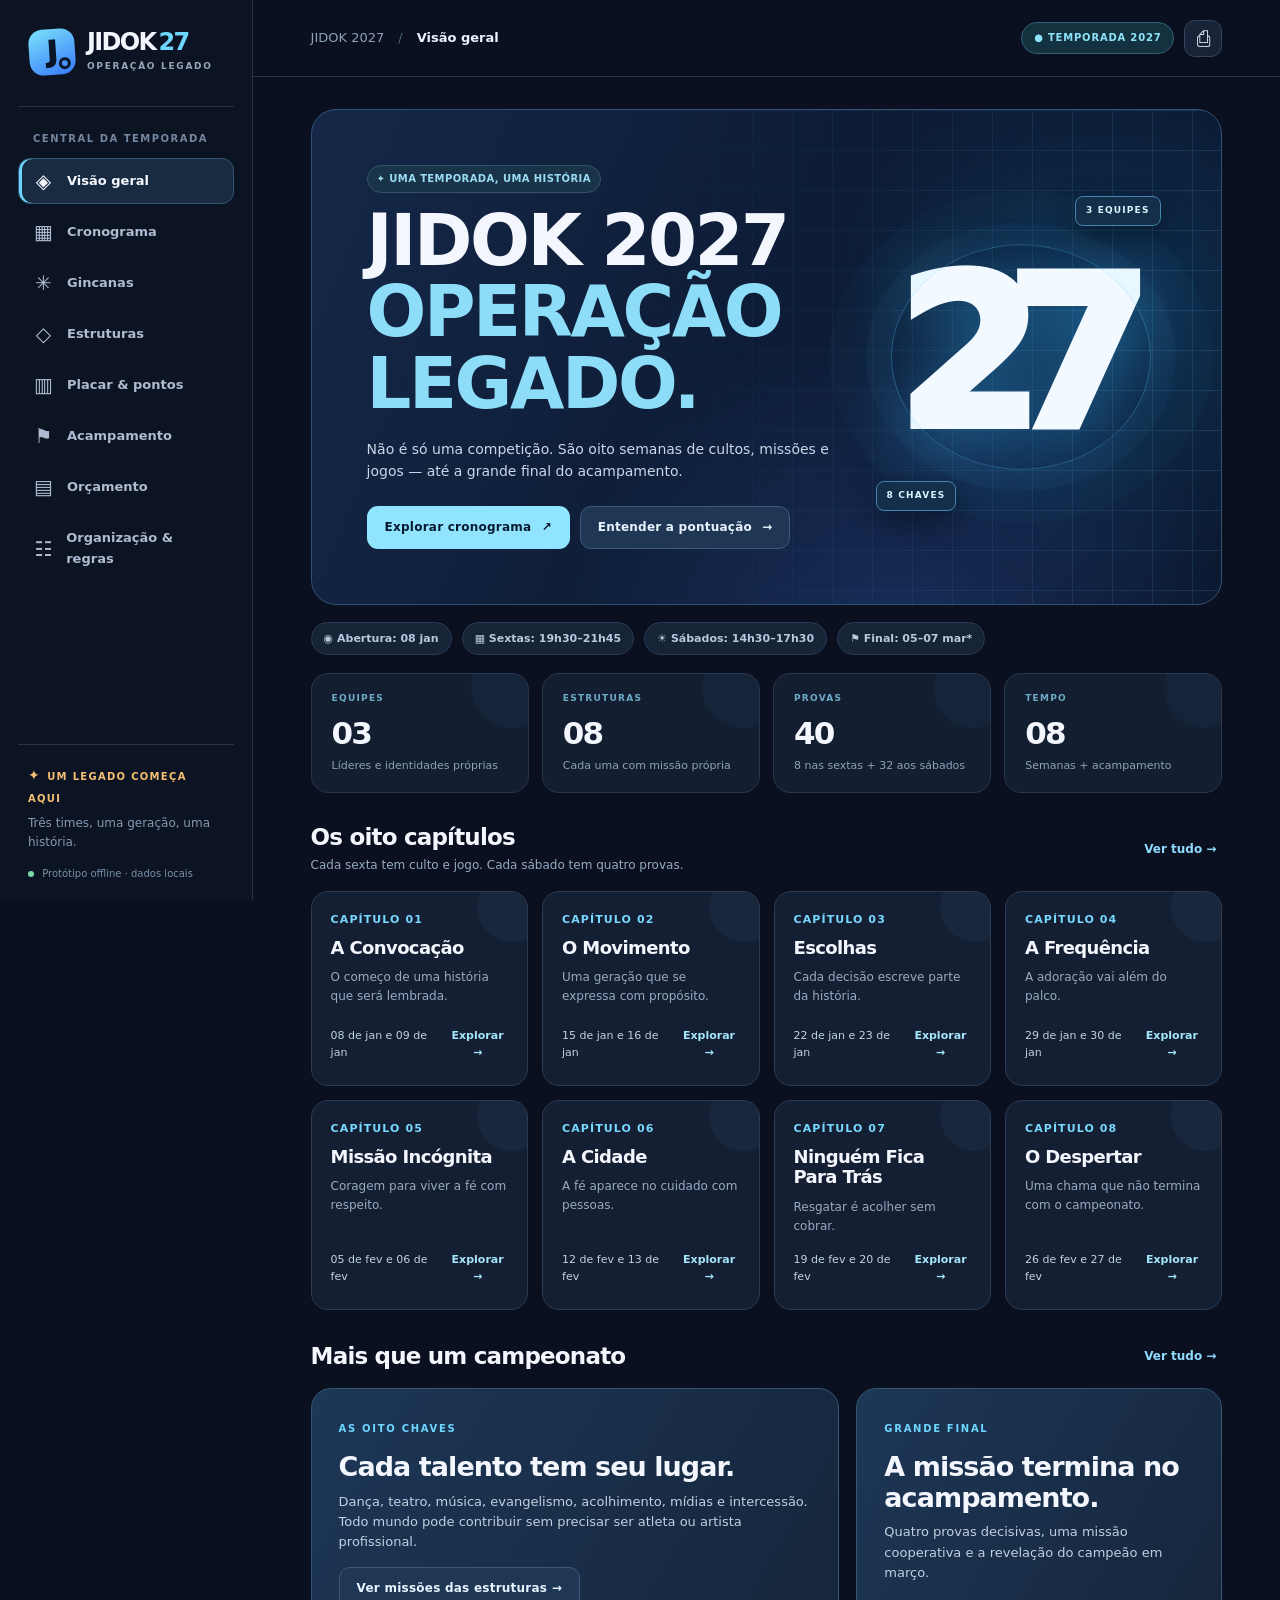
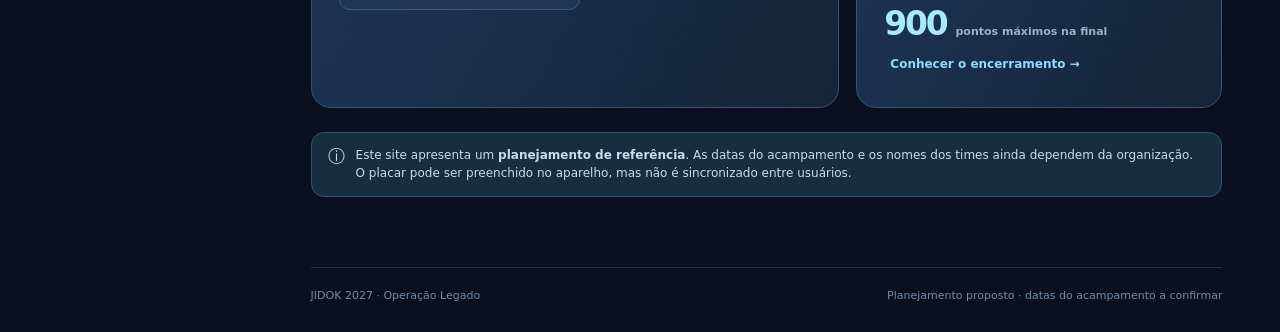
==== index.html @ e31dc187 "Publica site responsivo JIDOK 2027 — Operação Legado" ====
<!doctype html>
<html lang="pt-BR">
<head>
  <meta charset="utf-8" />
  <meta name="viewport" content="width=device-width, initial-scale=1, viewport-fit=cover" />
  <meta name="theme-color" content="#0A1120" />
  <meta name="apple-mobile-web-app-capable" content="yes" />
  <meta name="apple-mobile-web-app-status-bar-style" content="black-translucent" />
  <meta name="description" content="Central do JIDOK 2027 — Operação Legado. Calendário, gincanas, missões, pontuação, orçamento e acampamento." />
  <title>JIDOK 2027 | Operação Legado</title>
  <style>
:root{--bg:#0a1020;--bg2:#0e1729;--panel:#141e31;--panel2:#17243a;--stroke:#28364e;--text:#f3f6fc;--muted:#9babbe;--soft:#cbd5e6;--cyan:#6dd7ff;--blue:#37b5ff;--orange:#ffad65;--pink:#ff7087;--green:#75de99;--radius:20px;--sidebar:253px;--shadow:0 18px 80px rgba(0,0,0,.22)}
*{box-sizing:border-box}html{scroll-behavior:smooth}body{margin:0;background:var(--bg);color:var(--text);font:15px/1.55 ui-sans-serif,system-ui,-apple-system,BlinkMacSystemFont,"Segoe UI",sans-serif;-webkit-font-smoothing:antialiased}button,input,select{font:inherit}button{cursor:pointer}a{color:inherit}button:focus-visible,input:focus-visible,select:focus-visible,summary:focus-visible{outline:2px solid var(--cyan);outline-offset:3px}::selection{background:#3aa9ef55}p{margin:0}h1,h2,h3,h4{margin:0;line-height:1.14;letter-spacing:-.035em}h1{font-size:clamp(2.2rem,5vw,4.1rem);font-weight:900}h2{font-size:clamp(1.55rem,3vw,2.2rem)}h3{font-size:1.23rem}small{font-size:.75rem}.app-shell{min-height:100vh;display:flex}.sidebar{background:#0c1424;border-right:1px solid #263449;position:fixed;left:0;top:0;bottom:0;width:var(--sidebar);padding:29px 18px 19px;display:flex;flex-direction:column;z-index:12}.brand-area{display:flex;gap:12px;align-items:center;padding:0 11px 31px;border-bottom:1px solid #233149}.brand-symbol{height:46px;width:46px;background:linear-gradient(155deg,#7be2fa,#3779fb);display:flex;align-items:center;justify-content:center;border-radius:14px;color:#091627;font-size:29px;font-weight:1000;position:relative;transform:rotate(-4deg)}.brand-symbol i{position:absolute;width:12px;height:12px;border:3px solid #07182d;border-radius:50%;bottom:5px;right:5px}.brand-area strong{display:block;font-size:24px;letter-spacing:-.07em;line-height:1.05}.brand-year{color:var(--cyan);margin-left:3px}.brand-area small{display:block;letter-spacing:.19em;color:#96a7bc;font-size:9px;font-weight:800;margin-top:4px}.side-caption{color:#7486a0;font-weight:800;letter-spacing:.15em;font-size:10px;margin:24px 15px 11px}.sidebar-nav{display:flex;flex-direction:column;gap:5px}.nav-link{border:1px solid transparent;border-radius:12px;color:#aebbd0;text-align:left;background:transparent;font-size:13px;font-weight:650;padding:12px 14px;display:flex;align-items:center;gap:13px;transition:.15s}.nav-link span{width:21px;font-size:20px;line-height:1;text-align:center}.nav-link:hover,.nav-link.active{background:#192b40;color:#f5f9ff}.nav-link.active{border-color:#305773;box-shadow:inset 3px 0 #6cd5ff}.side-bottom{margin-top:auto;border-top:1px solid #263449;padding:20px 10px 0}.mini-star{font-size:14px;color:#f5bf72}.mini-star span{font-size:10px;font-weight:900;letter-spacing:.13em;margin-left:3px}.side-bottom p{color:#8698af;font-size:12px;margin:6px 0 14px}.local-notice{display:block;color:#7890a8;font-size:10px}.status-dot{display:inline-block;background:#7dd9a4;width:6px;height:6px;border-radius:50%;margin-right:5px}.main-wrap{margin-left:var(--sidebar);flex:1;min-width:0;display:flex;flex-direction:column}.topbar{min-height:77px;border-bottom:1px solid #26344a;display:flex;justify-content:space-between;align-items:center;padding:0 clamp(22px,4.5vw,66px)}.breadcrumb{font-size:13px;color:#8fa1ba;display:flex;align-items:center;gap:14px}.breadcrumb strong{color:#ecf3ff;font-weight:600}.breadcrumb-chevron{color:#4d637d}.header-actions{display:flex;gap:10px;align-items:center}.season-pill{border:1px solid #306176;background:#14313f;color:#8de4f9;border-radius:999px;padding:7px 12px;font-size:10px;font-weight:850;letter-spacing:.08em}.icon-button{border:1px solid #34445c;background:#182337;color:#dce9f5;border-radius:11px;height:37px;width:38px;font-size:22px}.mobile-logo{display:none}main{width:100%;max-width:1490px;margin:0 auto;padding:32px clamp(22px,4.5vw,66px) 70px;flex:1}.site-footer{display:flex;justify-content:space-between;gap:14px;border-top:1px solid #223047;margin:0 clamp(22px,4.5vw,66px);padding:19px 0 28px;color:#788aa4;font-size:11px}.page-head{display:flex;justify-content:space-between;align-items:end;gap:20px;margin-bottom:26px}.eyebrow{font-size:10px;letter-spacing:.17em;font-weight:900;color:var(--cyan);text-transform:uppercase}.page-head h1{font-size:clamp(2.05rem,4vw,3rem);margin:8px 0}.page-sub{color:var(--muted);max-width:690px;font-size:14px}.eyebrow-line{display:flex;align-items:center;gap:10px}.eyebrow-line:before{content:"";display:inline-block;width:23px;height:2px;background:var(--cyan)}.hero{min-height:358px;border:1px solid #325274;border-radius:25px;background:radial-gradient(circle at 87% 42%,#1979bb40 0,transparent 33%),radial-gradient(circle at 65% 110%,#25448780 0,transparent 42%),linear-gradient(112deg,#142747 2%,#0b182f 70%);padding:clamp(25px,4.5vw,55px);display:grid;grid-template-columns:minmax(0,1.4fr) minmax(200px,.8fr);position:relative;overflow:hidden}.hero:before{content:"";position:absolute;inset:0;opacity:.14;background-image:linear-gradient(#6bc8ff 1px,transparent 1px),linear-gradient(90deg,#6bc8ff 1px,transparent 1px);background-size:40px 40px;mask-image:linear-gradient(90deg,transparent 34%,black)}.hero-copy{position:relative;z-index:2}.hero h1{font-size:clamp(2.7rem,5.5vw,5rem);line-height:1.02;margin:13px 0 18px;max-width:650px}.hero h1 em{color:#8eddf8;font-style:normal}.hero-desc{max-width:490px;color:#c9d7e9;font-size:14px;margin-bottom:24px}.hero-actions{display:flex;gap:10px;flex-wrap:wrap}.btn{border:1px solid transparent;border-radius:11px;padding:11px 17px;font-size:12px;font-weight:850;letter-spacing:.02em;display:inline-flex;align-items:center;justify-content:center;gap:10px;transition:transform .16s,background .16s}.btn:hover{transform:translateY(-1px)}.btn-primary{background:#91e4ff;color:#071b30}.btn-secondary{background:#1f3654;color:#e8f4ff;border-color:#3e5a77}.btn-outline{color:#d4e6fa;background:transparent;border-color:#40516b}.hero-visual{display:flex;align-items:center;justify-content:center;position:relative;z-index:1;min-height:220px}.halo{position:absolute;width:260px;height:260px;border-radius:50%;border:1px solid #5dc7fd54;box-shadow:0 0 0 25px #5dc7fd09,0 0 0 62px #5dc7fd06;transform:rotateX(30deg)}.hero-number{font-size:clamp(7rem,17vw,13rem);font-weight:1000;letter-spacing:-.17em;padding-right:.17em;line-height:.8;color:#f3faff;text-shadow:0 15px 65px #3cbbff69}.orbit-tag{position:absolute;background:#152e49;border:1px solid #4485ad;padding:7px 10px;border-radius:8px;font-weight:850;color:#d5f5ff;letter-spacing:.13em;font-size:9px;box-shadow:0 10px 30px #0006}.orbit-tag.one{top:8%;right:2%}.orbit-tag.two{bottom:10%;left:0}.ribbon{display:flex;flex-wrap:wrap;gap:10px;margin-top:17px}.ribbon-item{background:#172337;border:1px solid #2b3b55;color:#b7cadd;padding:7px 12px;border-radius:999px;font-size:11px;font-weight:700}.metrics{display:grid;grid-template-columns:repeat(4,minmax(0,1fr));gap:13px;margin:18px 0 28px}.metric{background:var(--panel);border:1px solid var(--stroke);padding:18px 20px;border-radius:17px;min-height:117px;position:relative;overflow:hidden}.metric:after{content:"";position:absolute;width:80px;height:80px;border-radius:50%;background:#38689d15;right:-23px;top:-26px}.metric strong{display:block;font-size:31px;letter-spacing:-.06em;line-height:1.1}.metric small{color:#8da1b9;font-size:11px;display:block;margin-top:7px}.metric .top-label{font-size:9px;letter-spacing:.14em;font-weight:900;color:#6daac6;margin-bottom:10px}.section-title{display:flex;align-items:center;justify-content:space-between;gap:18px;margin:31px 0 16px}.section-title h2{font-size:23px}.text-link{border:0;background:none;color:#8fdbff;font-size:12px;font-weight:800;padding:6px}.panel{background:var(--panel);border:1px solid var(--stroke);border-radius:19px;padding:22px}.panel-soft{background:#101c30;border:1px solid #2b3b53;border-radius:17px;padding:19px}.grid-2{display:grid;grid-template-columns:repeat(2,minmax(0,1fr));gap:17px}.grid-3{display:grid;grid-template-columns:repeat(3,minmax(0,1fr));gap:16px}.grid-4{display:grid;grid-template-columns:repeat(4,minmax(0,1fr));gap:14px}.chip{display:inline-flex;align-items:center;gap:5px;border-radius:99px;border:1px solid #34536b;background:#193348;color:#9cdbf4;padding:5px 9px;font-size:10px;font-weight:850;letter-spacing:.04em}.chip-warm{background:#433020;border-color:#765337;color:#ffcb8c}.chip-green{background:#1a3d36;border-color:#2d6857;color:#97f3be}.chip-red{background:#44283a;border-color:#774b66;color:#ffc1d3}.week-card{display:flex;flex-direction:column;gap:10px;padding:19px;background:#151f33;border:1px solid #2c3a52;border-radius:17px;position:relative;overflow:hidden;min-height:195px}.week-card:before{content:"";position:absolute;width:70px;height:70px;background:#5bd0fb0b;border-radius:50%;right:-20px;top:-20px}.week-count{font-size:11px;color:#77d9ff;font-weight:900;letter-spacing:.1em}.week-card h3{font-size:18px}.week-card p{color:#99aabf;font-size:12px;min-height:38px}.week-card-foot{display:flex;align-items:center;justify-content:space-between;margin-top:auto;gap:7px}.week-card button{font-size:11px;border:0;background:transparent;color:#a4e7fd;font-weight:850;padding:5px 0}.week-card time{color:#c2d2e6;font-size:11px}.feature-row{display:grid;grid-template-columns:1.3fr .9fr;gap:17px}.feature-banner{background:linear-gradient(120deg,#1d3757,#152439);border:1px solid #355671;border-radius:20px;padding:27px;min-height:205px}.feature-banner h2{font-size:27px;margin:13px 0 9px}.feature-banner p{color:#c0d0e0;max-width:540px;font-size:13px;margin-bottom:15px}.feature-stat{font-size:33px;color:#a8e9ff;font-weight:900;letter-spacing:-.07em}.feature-stat small{font-size:11px;color:#9eafc5;font-weight:600;letter-spacing:0}.alert{border-radius:13px;border:1px solid #4c614c;background:#20322b;color:#d1e7d5;padding:13px 16px;font-size:12px;display:flex;align-items:start;gap:11px}.alert.info{border-color:#33556e;background:#172e42;color:#c6ddea}.alert.warn{border-color:#6c5934;background:#352c1d;color:#ffe2b2}.alert strong{color:inherit}.alert-icon{font-size:17px;line-height:1.25}.week-picker{display:flex;flex-wrap:wrap;gap:9px;margin-bottom:19px}.week-picker button{border:1px solid #354760;border-radius:11px;background:#152237;color:#abc0d9;padding:11px 15px;font-weight:800;font-size:12px}.week-picker button.active{background:#82dfff;color:#071d31;border-color:#82dfff}.week-detail{padding:28px;background:linear-gradient(135deg,#192d4c,#101b2f 65%);border-radius:20px;border:1px solid #395371;margin-bottom:20px}.week-detail-top{display:flex;justify-content:space-between;gap:14px;align-items:start}.week-detail h2{font-size:clamp(1.85rem,3.6vw,2.6rem);margin:8px 0}.week-detail p{color:#b9cbdf;font-size:13px}.week-info{display:flex;flex-wrap:wrap;gap:9px;margin-top:20px}.week-info span{border:1px solid #49617c;border-radius:8px;padding:7px 11px;font-size:11px;color:#d1e2f4}.day-head{display:flex;gap:14px;align-items:center;margin-bottom:16px}.day-icon{width:42px;height:42px;display:grid;place-items:center;border:1px solid #3d6580;border-radius:13px;background:#1b405b;font-size:22px;color:#a4eaff;flex-shrink:0}.day-head h3{font-size:19px}.day-head p{color:#95abc1;font-size:11px;margin-top:2px}.lead-text{color:#c5d2e3;font-size:13px;margin-bottom:15px}.schedule-text{background:#1b3046;border-radius:10px;border:1px solid #354e68;font-size:12px;color:#c8d7e8;padding:12px 13px;margin-bottom:17px}.game-list{display:grid;gap:11px}.game-row{display:flex;justify-content:space-between;gap:12px;align-items:center;padding:13px 15px;background:#19263a;border:1px solid #2f425a;border-radius:12px}.game-row b{display:block;font-size:13px}.game-row small{display:block;color:#8fa5bc;font-size:11px;margin-top:3px}.game-row button{border:1px solid #395d78;background:#203b53;color:#b8e9fd;font-size:11px;font-weight:750;padding:8px 10px;border-radius:9px;white-space:nowrap}.mission-panel{background:linear-gradient(115deg,#234338,#152b32);border:1px solid #3e6b5b;border-radius:18px;padding:23px}.mission-panel h3{font-size:22px;margin:11px 0 9px}.mission-panel p{color:#d1e4df;font-size:13px}.mission-panel ul{font-size:12px;color:#c6dacf;margin:13px 0;padding-left:20px}.mission-panel li{margin:5px 0}.deadline{font-size:11px;display:inline-block;margin-top:12px;color:#c5f7db;background:#234b3d;border:1px solid #4b8a69;padding:6px 10px;border-radius:10px}.calendar-rhythm{background:#111d30;border:1px solid #2a3b54;border-radius:18px;padding:21px;margin:17px 0}.rhythm-grid{display:grid;grid-template-columns:repeat(2,minmax(0,1fr));gap:13px}.rhythm-column{border-left:2px solid #457d9c;padding-left:14px}.rhythm-column h4{margin-bottom:9px;font-size:13px}.rhythm-line{font-size:12px;display:flex;gap:11px;color:#b2c5d9;margin:6px 0}.rhythm-line b{min-width:44px;color:#8de2fc}.filters{display:flex;flex-wrap:wrap;gap:10px;margin:17px 0 19px}.search-field{position:relative;flex:1;min-width:180px}.search-field input,.select-input,.numeric-input{background:#152137;color:#f2f5fb;border:1px solid #374a64;border-radius:11px;padding:12px 14px;outline:none;max-width:100%;width:100%}.search-field input{padding-left:36px}.search-field:before{content:"⌕";font-size:26px;position:absolute;left:10px;top:1px;color:#7f9bb6}.select-input{max-width:210px;min-width:115px;font-size:12px}.mini-game{background:#151f33;border:1px solid #2d3d56;border-radius:16px;padding:17px;display:flex;flex-direction:column;gap:10px;min-height:170px}.mini-game h3{font-size:17px}.mini-game .meta{color:#90a9c3;font-size:11px}.mini-game .btn{margin-top:auto;align-self:start}.empty-state{padding:35px;border:1px dashed #41627d;border-radius:15px;text-align:center;color:#9db2cc}.structure-card{padding:22px;border:1px solid #30465e;background:#17253a;border-radius:17px;display:flex;flex-direction:column;gap:10px}.structure-number{color:#78d6f7;font-size:10px;font-weight:900;letter-spacing:.14em}.structure-card h3{font-size:22px}.structure-card p{color:#adbfd1;font-size:12px}.structure-card .focus{color:#e7f3ff;font-weight:750}.structure-card button{margin-top:auto;align-self:start}.score-hero{background:radial-gradient(circle at 90% 0%,#366da342,transparent 50%),#142239;border-radius:19px;border:1px solid #355571;padding:25px;margin-bottom:18px}.score-hero h2{margin:6px 0}.score-hero p{color:#aabdd2;font-size:13px}.score-bars{margin:22px 0;display:grid;gap:15px}.score-entry{display:grid;grid-template-columns:175px 1fr 100px;align-items:center;gap:16px}.team-label{display:flex;align-items:center;gap:10px;font-size:13px;font-weight:800}.team-dot{width:11px;height:11px;border-radius:50%;display:inline-block;box-shadow:0 0 0 4px #ffffff0c}.bar-track{background:#26354d;height:11px;border-radius:99px;overflow:hidden}.bar-fill{height:100%;border-radius:99px;transition:width .25s}.score-value{text-align:right;font-size:16px;font-weight:900;font-variant-numeric:tabular-nums}.score-note{color:#91a4b9;font-size:11px}.score-controls{display:flex;gap:9px;flex-wrap:wrap;margin-top:17px}.table-wrap{overflow-x:auto;border-radius:15px;border:1px solid #33445c}.data-table{width:100%;border-collapse:collapse;min-width:565px;font-size:12px}.data-table th{background:#1b2a41;color:#b9cde0;font-size:10px;text-transform:uppercase;letter-spacing:.07em;text-align:left;padding:13px 15px}.data-table td{border-top:1px solid #2e4058;padding:12px 15px;color:#c5d4e7}.data-table tr:nth-child(even) td{background:#142137}.data-table .bold-row td{font-weight:900;color:#effaff;background:#173047}.score-editor{background:#132137;border:1px solid #375574;padding:23px;border-radius:17px;margin-top:16px}.score-editor h3{margin-bottom:7px}.score-editor p{font-size:12px;color:#a8b9ce;margin-bottom:17px}.form-grid{display:grid;grid-template-columns:repeat(3,minmax(0,1fr));gap:13px}.field label{display:block;color:#c0d3e7;font-size:11px;font-weight:700;margin-bottom:6px}.field .field-help{font-size:10px;color:#7894ae;margin-top:5px}.numeric-input{padding:10px 12px}.small-form-row{display:flex;flex-wrap:wrap;gap:11px;align-items:end}.small-form-row .field{flex:1;min-width:140px}.form-actions{display:flex;flex-wrap:wrap;gap:9px;align-items:center;margin-top:18px}.message{margin-top:11px;font-size:12px;color:#9dd7bb;min-height:18px}.month-fieldset{border:1px solid #344a60;padding:17px;border-radius:14px;margin-top:17px}.month-fieldset legend{font-size:12px;color:#aacadf;font-weight:850;padding:0 7px}.table-foot{font-size:11px;color:#90a6bf;margin-top:13px}.score-rule-card{background:#142338;border:1px solid #32455c;border-radius:13px;padding:17px}.score-rule-card b{display:block;font-size:14px;margin-bottom:5px}.score-rule-card small{color:#95aec7;display:block}.rubric{display:grid;grid-template-columns:repeat(5,minmax(0,1fr));gap:9px}.rubric-item{background:#1b2a41;border:1px solid #33475f;border-radius:11px;padding:13px;text-align:center}.rubric-item b{font-size:22px;color:#91e4ff;display:block}.rubric-item span{font-size:10px;color:#acc2d8}.camp-hero{padding:30px;border:1px solid #506b6e;border-radius:22px;background:radial-gradient(circle at 100% 30%,#d78a4530,transparent 40%),linear-gradient(120deg,#2b3347,#111d32);margin-bottom:18px}.camp-hero h2{font-size:clamp(2rem,4vw,3.3rem);margin:10px 0}.camp-hero p{color:#c4d2e0;max-width:660px}.day-timeline{border-left:2px solid #315a75;margin-left:12px;padding:2px 0 2px 23px}.timeline-event{position:relative;padding:3px 0 22px}.timeline-event:before{content:"";position:absolute;height:10px;width:10px;border-radius:50%;background:#7cd8fa;left:-29px;top:7px;box-shadow:0 0 0 5px #162c43}.timeline-event small{color:#7ad7f4;font-weight:800;letter-spacing:.05em}.timeline-event h4{font-size:16px;margin:4px 0 7px}.timeline-event p{font-size:12px;color:#aebed2}.budget-hero{display:grid;grid-template-columns:1fr auto;gap:16px;align-items:center;padding:24px;background:#16283b;border:1px solid #35516a;border-radius:19px}.budget-hero .total{font-size:clamp(1.8rem,4vw,2.7rem);font-weight:900;color:#a7eafe;letter-spacing:-.05em}.budget-hero p{font-size:12px;color:#a8bed0}.budget-input{background:#18283c;border:1px solid #3a5069;color:#ebf5ff;border-radius:9px;padding:8px 10px;width:125px;text-align:right}.budget-cards{display:grid;grid-template-columns:repeat(2,minmax(0,1fr));gap:17px}.budget-sum{font-size:25px;color:#b6edff;font-weight:900}.check-group{background:#162237;border:1px solid #304258;padding:21px;border-radius:16px}.check-group h3{font-size:17px;margin-bottom:14px}.check-item{display:flex;align-items:start;gap:11px;color:#c9d6e7;font-size:12px;padding:9px 0;border-bottom:1px solid #2b3b52;cursor:pointer}.check-item:last-child{border:0}.check-item input{accent-color:#6bcced;width:17px;height:17px;margin:2px 0 0}.check-item input:checked + span{text-decoration:line-through;color:#728ba3}.faq-item{border:1px solid #34445c;border-radius:12px;background:#18273c;margin-bottom:9px;overflow:hidden}.faq-item summary{list-style:none;cursor:pointer;padding:15px 17px;font-size:13px;font-weight:800;display:flex;align-items:center;justify-content:space-between}.faq-item summary:after{content:"+";font-size:20px;color:#7fdaf8}.faq-item[open] summary:after{content:"−"}.faq-item p{padding:0 17px 16px;color:#adbed2;font-size:12px}.policy-list{padding-left:19px;color:#b8cadd;font-size:12px}.policy-list li{margin:9px 0}.divider{height:1px;background:#2d4057;margin:19px 0}.modal-layer[hidden],.mobile-more[hidden]{display:none!important}.modal-layer{position:fixed;inset:0;z-index:50;display:grid;place-items:center;padding:20px}.modal-scrim{position:absolute;inset:0;background:#040811cc;backdrop-filter:blur(6px)}.modal-card{position:relative;width:min(100%,680px);max-height:min(90dvh,780px);overflow:auto;background:#16233a;border:1px solid #53708b;box-shadow:var(--shadow);padding:25px;border-radius:21px}.modal-top{display:flex;justify-content:space-between;align-items:start;gap:16px;margin-bottom:15px}.modal-top h2{font-size:26px;margin:8px 0}.modal-close,.mobile-more-head button{background:#253b55;border:1px solid #47647b;color:#f2f7fc;font-size:25px;border-radius:11px;width:38px;height:38px;line-height:1}.modal-block{margin:17px 0}.modal-block h4{font-size:13px;margin-bottom:8px;color:#aee6fd;letter-spacing:.04em}.modal-block p,.modal-block ol,.modal-block ul{color:#c2d2e5;font-size:13px}.modal-block li{margin:8px 0}.modal-metrics{display:flex;flex-wrap:wrap;gap:8px}.modal-metrics span{border:1px solid #3d5873;color:#bdd4e5;border-radius:9px;padding:7px 9px;font-size:11px}.mobile-more,.bottom-nav{display:none}.hidden{display:none!important}.mt0{margin-top:0!important}.mb0{margin-bottom:0!important}.mt16{margin-top:16px}.mt24{margin-top:24px}.lead{color:#bdd0e4;font-size:13px}.muted{color:#96aac2}.small-caps{font-size:10px;font-weight:900;letter-spacing:.12em;color:#8cb4ca}.soft-line{color:#c8d8e9;font-size:12px}.color-dot{display:inline-block;height:8px;width:8px;border-radius:50%;margin-right:6px}
@media(max-width:1180px){.grid-4{grid-template-columns:repeat(2,1fr)}.form-grid{grid-template-columns:repeat(2,1fr)}.rubric{grid-template-columns:repeat(3,1fr)}.feature-row{grid-template-columns:1fr 1fr}.hero-visual .halo{width:200px;height:200px}}
@media(max-width:900px){:root{--sidebar:214px}.sidebar{padding-left:12px;padding-right:12px}.nav-link{padding:11px 9px;gap:9px}.topbar{padding-left:23px;padding-right:23px}main{padding-left:23px;padding-right:23px}.metrics{grid-template-columns:repeat(2,1fr)}.hero{grid-template-columns:1.25fr .75fr}.hero-number{font-size:8rem}.feature-row{grid-template-columns:1fr}.grid-3{grid-template-columns:repeat(2,1fr)}.site-footer{margin-left:23px;margin-right:23px}}
@media(max-width:760px){.sidebar{display:none}.main-wrap{margin-left:0}.topbar{position:sticky;top:0;z-index:20;background:#0d1627f5;backdrop-filter:blur(15px);min-height:66px;padding:0 19px}.mobile-logo{display:flex;align-items:center;gap:10px;letter-spacing:-.04em;font-size:19px;font-weight:950}.mobile-logo strong{color:var(--cyan)}.mobile-brand-mark{height:34px;width:34px;border-radius:10px;background:linear-gradient(135deg,#9ae9ff,#397cff);color:#0a1c2f;display:grid;place-items:center;font-weight:1000;font-size:23px}.breadcrumb{display:none}.season-pill{font-size:9px;padding:5px 8px}.icon-button{width:33px;height:33px;font-size:19px}.bottom-nav{display:grid;grid-template-columns:repeat(5,1fr);position:fixed;bottom:0;left:0;right:0;z-index:25;background:#101b2eee;border-top:1px solid #384b65;backdrop-filter:blur(20px);padding:7px 6px calc(7px + env(safe-area-inset-bottom))}.bottom-link{border:0;background:transparent;display:flex;flex-direction:column;align-items:center;justify-content:center;gap:1px;min-height:49px;color:#90a4bd}.bottom-link>span{font-size:22px;line-height:1.1}.bottom-link small{font-size:10px;font-weight:750}.bottom-link.active{color:#8bdffc}.mobile-more{display:block;position:fixed;bottom:calc(63px + env(safe-area-inset-bottom));left:12px;right:12px;background:#17263c;border:1px solid #4d6480;box-shadow:0 16px 40px #000a;z-index:26;border-radius:17px;padding:15px}.mobile-more-head{display:flex;align-items:center;justify-content:space-between;margin-bottom:7px}.mobile-more-head button{width:30px;height:30px;font-size:21px}.mobile-more>button{display:flex;width:100%;justify-content:space-between;background:transparent;color:#e1edf9;border:0;border-bottom:1px solid #2c4259;padding:14px 6px;text-align:left;font-size:13px;font-weight:750}.mobile-more>button:last-child{border-bottom:0}.mobile-more>button span{color:#84d9fc}main{padding:23px 15px 108px}.site-footer{margin:0 15px;padding-bottom:108px;flex-direction:column;gap:4px}.hero{grid-template-columns:1fr;padding:27px 23px;min-height:420px}.hero h1{font-size:clamp(2.4rem,10vw,3.8rem)}.hero-desc{font-size:13px}.hero-visual{min-height:130px;justify-content:end;margin-top:-12px}.hero-number{font-size:7.5rem}.hero-visual .halo{width:145px;height:145px;right:24px}.orbit-tag.one{right:1%;top:10%}.orbit-tag.two{bottom:3%;left:auto;right:39%}.metrics{gap:10px;margin:12px 0 21px}.metric{min-height:106px;padding:15px}.metric strong{font-size:29px}.section-title{margin-top:26px}.grid-4,.grid-3,.grid-2,.budget-cards{grid-template-columns:1fr}.week-card{min-height:160px}.week-card p{min-height:auto}.page-head{display:block}.page-head h1{font-size:2.13rem}.panel{padding:18px}.week-detail{padding:21px}.week-info span{font-size:10px}.rhythm-grid{grid-template-columns:1fr;gap:17px}.form-grid{grid-template-columns:1fr}.score-entry{grid-template-columns:110px 1fr 72px;gap:9px}.score-value{font-size:13px}.score-hero{padding:18px}.rubric{grid-template-columns:repeat(2,1fr)}.budget-hero{grid-template-columns:1fr}.budget-input{width:92px}.modal-layer{padding:8px}.modal-card{max-height:92dvh;border-radius:16px;padding:19px}.modal-top h2{font-size:23px}.filters{gap:8px}.filters .select-input{max-width:none;flex:1}.search-field{flex:1 0 100%}.game-row{padding:12px;align-items:start;gap:7px}.game-row button{padding:8px 8px;font-size:10px}.topbar .season-pill{display:none}}
@media(min-width:761px){.bottom-nav{display:none!important}}
@media print{body{background:white;color:#111} .sidebar,.topbar,.bottom-nav,.mobile-more,.site-footer,.hero-actions,.text-link,.btn,.filters,.score-editor,.icon-button{display:none!important} .main-wrap{margin:0}main{padding:0;width:100%;max-width:none}.panel,.metric,.week-card,.week-detail,.mini-game,.structure-card,.score-hero,.camp-hero,.mission-panel,.budget-hero,.check-group,.hero{background:white!important;color:#111!important;border:1px solid #bbb!important;box-shadow:none!important;break-inside:avoid} p,.lead,.muted,.page-sub,.panel p,.mini-game p,.week-card p,.mission-panel p{color:#333!important}.hero h1{font-size:35px}.hero-visual{display:none}.grid-4{grid-template-columns:repeat(2,1fr)} }

</style>
</head>
<body>
  <div class="app-shell">
    <aside class="sidebar" aria-label="Navegação principal">
      <div class="brand-area">
        <div class="brand-symbol" aria-hidden="true"><span>J</span><i></i></div>
        <div><strong>JIDOK<span class="brand-year">27</span></strong><small>OPERAÇÃO LEGADO</small></div>
      </div>
      <div class="side-caption">CENTRAL DA TEMPORADA</div>
      <nav class="sidebar-nav" id="desktopNav">
        <button data-route="inicio" class="nav-link active"><span>◈</span> Visão geral</button>
        <button data-route="agenda" class="nav-link"><span>▦</span> Cronograma</button>
        <button data-route="provas" class="nav-link"><span>✳</span> Gincanas</button>
        <button data-route="estruturas" class="nav-link"><span>◇</span> Estruturas</button>
        <button data-route="placar" class="nav-link"><span>▥</span> Placar & pontos</button>
        <button data-route="acampamento" class="nav-link"><span>⚑</span> Acampamento</button>
        <button data-route="orcamento" class="nav-link"><span>▤</span> Orçamento</button>
        <button data-route="organizacao" class="nav-link"><span>☷</span> Organização & regras</button>
      </nav>
      <div class="side-bottom">
        <div class="mini-star">✦ <span>UM LEGADO COMEÇA AQUI</span></div>
        <p>Três times, uma geração, uma história.</p>
        <span class="local-notice"><span class="status-dot"></span> Protótipo offline · dados locais</span>
      </div>
    </aside>

    <div class="main-wrap">
      <header class="topbar">
        <div class="mobile-logo"><div class="mobile-brand-mark">J</div><span>JIDOK <strong>27</strong></span></div>
        <div class="breadcrumb"><span>JIDOK 2027</span><span class="breadcrumb-chevron">/</span><strong id="currentSection">Visão geral</strong></div>
        <div class="header-actions"><span class="season-pill">● TEMPORADA 2027</span><button class="icon-button" data-action="print" title="Imprimir esta página" aria-label="Imprimir">⎙</button></div>
      </header>
      <main id="app" tabindex="-1" aria-live="polite"></main>
      <footer class="site-footer"><span>JIDOK 2027 · Operação Legado</span><span>Planejamento proposto · datas do acampamento a confirmar</span></footer>
    </div>
  </div>

  <nav class="bottom-nav" aria-label="Navegação para celular">
    <button class="bottom-link active" data-route="inicio"><span>◈</span><small>Início</small></button>
    <button class="bottom-link" data-route="agenda"><span>▦</span><small>Agenda</small></button>
    <button class="bottom-link" data-route="provas"><span>✳</span><small>Provas</small></button>
    <button class="bottom-link" data-route="placar"><span>▥</span><small>Placar</small></button>
    <button class="bottom-link" data-action="more" aria-expanded="false" aria-controls="mobileMore"><span>☷</span><small>Mais</small></button>
  </nav>
  <div class="mobile-more" id="mobileMore" hidden>
    <div class="mobile-more-head"><strong>Explorar a central</strong><button data-action="more" aria-label="Fechar menu">×</button></div>
    <button data-route="estruturas">◇ Estruturas e missões <span>›</span></button>
    <button data-route="acampamento">⚑ Grande final <span>›</span></button>
    <button data-route="orcamento">▤ Orçamento <span>›</span></button>
    <button data-route="organizacao">☷ Organização e regras <span>›</span></button>
  </div>

  <div class="modal-layer" id="modalLayer" hidden role="presentation">
    <div class="modal-scrim" data-action="close-modal"></div>
    <div class="modal-card" role="dialog" aria-modal="true" aria-labelledby="modalTitle">
      <div class="modal-top"><div><span class="eyebrow" id="modalEyebrow">REGULAMENTO</span><h2 id="modalTitle"></h2></div><button class="modal-close" data-action="close-modal" aria-label="Fechar detalhes">×</button></div>
      <div id="modalContent"></div>
    </div>
  </div>

  <script id="jidok-data" type="application/json">{
  "name": "JIDOK 2027 — Operação Legado",
  "tagline": "3 equipes. 8 estruturas. 8 semanas. 1 legado.",
  "start": "2027-01-08",
  "end": "2027-03-07",
  "weeks": [
    {
      "id": 1,
      "friday": "2027-01-08",
      "saturday": "2027-01-09",
      "chapter": "A Convocação",
      "subtitle": "O começo de uma história que será lembrada.",
      "structure": "IMS · Mídias",
      "verse": "1 Timóteo 4:12",
      "costume": "Guerra das cores: uniforme, bandeira e grito de guerra",
      "place": "Igreja",
      "sermon": "Abertura cinematográfica: corredor das equipes, vídeo de contagem regressiva, apresentação dos três líderes e revelação das oito chaves do Legado.",
      "service": "19h30 recepção; 19h45 louvor; 20h05 apresentação das bandeiras (5 min por equipe); 20h25 mensagem; 21h00 O Cofre 27; 21h25 pontuação e missão.",
      "fridayGame": {
        "title": "O Cofre 27",
        "kind": "Lógica",
        "participants": "5 por equipe",
        "duration": "15–20 min",
        "supplies": "3 envelopes por time, enigmas impressos, urna/caixa com senha",
        "steps": [
          "Entregue o envelope 1 simultaneamente às três equipes.",
          "Cada resposta correta libera a pista seguinte; um fiscal confere antes da entrega.",
          "As três soluções revelam uma senha de quatro algarismos.",
          "O time entrega a senha ao fiscal para validar o cofre."
        ],
        "win": "Primeiro a resolver corretamente fica em 1º; os demais são ordenados pelo tempo de conclusão.",
        "safety": "Sem esconder ou danificar materiais de outros times."
      },
      "saturdayGames": [
        {
          "title": "Bandeirinha Estourou",
          "kind": "Estratégia",
          "participants": "6 por equipe, duas equipes por rodada",
          "duration": "3 rodadas de 5 min",
          "supplies": "Bandeiras, cones, 3 balões ou alvos de papel por base",
          "steps": [
            "Delimite duas bases e uma área neutra.",
            "Cada equipe protege sua bandeira e seus três alvos.",
            "Ao capturar a bandeira adversária e levá-la à própria base, ganha o direito de retirar um alvo rival.",
            "Faça três confrontos: A×B, A×C, B×C."
          ],
          "win": "Mais alvos conquistados; em empate, menos tempo de captura.",
          "safety": "Sem puxões, contato físico ou estourar balões perto do rosto."
        },
        {
          "title": "Torre Impossível",
          "kind": "Coordenação",
          "participants": "4–6 por equipe",
          "duration": "8 min",
          "supplies": "Copos descartáveis reutilizáveis, cordas e elásticos",
          "steps": [
            "Prenda seis cordões a um elástico largo.",
            "Cada participante segura apenas uma corda.",
            "Abram e fechem o elástico em equipe para mover os copos.",
            "Montem uma torre de seis copos sem usar as mãos diretamente."
          ],
          "win": "Torre mais alta e estável; empate pelo menor tempo.",
          "safety": "Sem empurrões, exposição desnecessária ou disputas fora da área sinalizada."
        },
        {
          "title": "Bola Sem Mãos",
          "kind": "Coordenação",
          "participants": "3 duplas por equipe",
          "duration": "8 min",
          "supplies": "Bolas leves e cones",
          "steps": [
            "Marque um caminho com cones.",
            "Cada dupla mantém a bola entre ombros ou costas, sem segurá-la com mãos.",
            "Ao cair, reinicia a partir do último cone.",
            "Três duplas percorrem o trajeto em revezamento."
          ],
          "win": "Menor tempo com trajeto completo.",
          "safety": "Não correr com bola junto ao pescoço; adaptar para quem precisar."
        },
        {
          "title": "Ponte Proibida",
          "kind": "Estratégia",
          "participants": "6 por equipe",
          "duration": "10 min",
          "supplies": "Placas rígidas de EVA ou papelão e fita para limites",
          "steps": [
            "Defina uma pista como “rio”.",
            "Entregue cinco placas a cada equipe.",
            "Todos devem atravessar pisando somente nas placas.",
            "Se alguém pisar fora, retorna à última marca."
          ],
          "win": "Menor tempo para toda a equipe atravessar.",
          "safety": "Sem saltos perigosos ou materiais escorregadios."
        }
      ],
      "mission": {
        "objective": "Criar a identidade audiovisual do time",
        "brief": "Apresentar visualmente a equipe e seu propósito.",
        "steps": [
          "Escolher cores, nome provisório ou definitivo e responsáveis.",
          "Criar uma bandeira com material simples e um grito de guerra de até 45 segundos.",
          "Gravar trailer vertical de até 45 segundos, com legendas e autorização de imagem.",
          "Enviar o vídeo ao responsável pela IMS antes da abertura."
        ],
        "deliverable": "Bandeira física + grito + vídeo até 45 s",
        "judging": "Clareza, criatividade, participação e cumprimento do prazo.",
        "care": "Usar apenas imagens e músicas autorizadas; não exigir edição profissional."
      },
      "special": "A bandeira e o grito são apresentados nesta primeira sexta. Os três times começam com 0 pontos oficiais."
    },
    {
      "id": 2,
      "friday": "2027-01-15",
      "saturday": "2027-01-16",
      "chapter": "O Movimento",
      "subtitle": "Uma geração que se expressa com propósito.",
      "structure": "SOS · Dança",
      "verse": "Romanos 12:2",
      "costume": "Movimento: acessórios e visual criativo",
      "place": "Igreja",
      "sermon": "Culto Além das Palavras: apresentação da SOS, mensagem sobre identidade e encenação por movimentos durante momentos combinados.",
      "service": "19h30 recepção; 19h45 louvor; 20h05 Cena Congelada; 20h25 apresentação SOS e palavra; 21h00 oração; 21h25 placar.",
      "fridayGame": {
        "title": "Cena Congelada",
        "kind": "Criatividade",
        "participants": "5 por equipe",
        "duration": "15 min",
        "supplies": "Cartões com histórias bíblicas, cronômetro",
        "steps": [
          "Cada time sorteia uma história bíblica diferente com dificuldade equivalente.",
          "Tem 90 segundos para preparar uma imagem humana parada.",
          "Os demais tentam adivinhar em 60 segundos.",
          "O fiscal confere se a cena corresponde à passagem."
        ],
        "win": "Mais acertos somados; desempate por menor tempo.",
        "safety": "Sem posições que exijam carregar pessoas."
      },
      "saturdayGames": [
        {
          "title": "Dança Congelante",
          "kind": "Criatividade",
          "participants": "6 por equipe",
          "duration": "10 min",
          "supplies": "Som e músicas autorizadas",
          "steps": [
            "Todos dançam em área delimitada.",
            "Quando a música parar, permanecem imóveis por três segundos.",
            "Faça quatro rodadas com músicas e comandos diferentes.",
            "Os jurados avaliam sincronia, envolvimento e criatividade."
          ],
          "win": "Notas dos jurados, não habilidade técnica individual.",
          "safety": "Movimentos voluntários e adaptados; sem constranger quem não dança."
        },
        {
          "title": "Queimada com Retorno",
          "kind": "Esporte",
          "participants": "6 por lado; rodízio entre os três times",
          "duration": "3 jogos de 6 min",
          "supplies": "Bolas de espuma, cones e coletes",
          "steps": [
            "Organize partidas A×B, A×C e B×C.",
            "Atingido abaixo do ombro sai temporariamente.",
            "Uma bola adversária agarrada no ar devolve o primeiro eliminado do time ao jogo.",
            "Termina após seis minutos."
          ],
          "win": "Mais jogadores ativos; empate por número de eliminações.",
          "safety": "Bolas macias; arremessos na cabeça são falta."
        },
        {
          "title": "Futmesa de Abertura",
          "kind": "Esporte",
          "participants": "2 por equipe",
          "duration": "3 jogos até 7 pontos",
          "supplies": "Mesa apropriada de futmesa e bola",
          "steps": [
            "Use rodízio A×B, A×C, B×C.",
            "Até três toques por lado antes de devolver.",
            "Mãos e braços não são permitidos.",
            "Um fiscal registra pontos."
          ],
          "win": "Mais vitórias, depois saldo de pontos.",
          "safety": "Mesa firme e espaço livre de obstáculos."
        },
        {
          "title": "Versículo Embaralhado",
          "kind": "Bíblia",
          "participants": "5 por equipe",
          "duration": "8 min",
          "supplies": "Cartões com palavras de versículos e Bíblias",
          "steps": [
            "Entregue as palavras embaralhadas de um mesmo texto para cada equipe.",
            "Os participantes correm em revezamento até a mesa de cartões.",
            "Montam o versículo e citam a referência.",
            "Fiscal confere pontuação e texto."
          ],
          "win": "Texto correto em menor tempo.",
          "safety": "É permitido consultar Bíblia impressa; usar trajetos sem risco de queda."
        }
      ],
      "mission": {
        "objective": "Expressar uma mensagem bíblica pelo movimento",
        "brief": "Criar uma apresentação acessível a dançarinos e não dançarinos.",
        "steps": [
          "Escolher passagem e ideia central.",
          "Criar movimentos simples que todos consigam executar.",
          "Ensaiar uma apresentação de 60 a 90 segundos.",
          "Explicar, em uma frase, a mensagem transmitida."
        ],
        "deliverable": "Apresentação ao vivo de até 90 s",
        "judging": "Compreensão da mensagem, inclusão e criatividade.",
        "care": "Não pontuar técnica de dança ou figurino caro."
      },
      "special": ""
    },
    {
      "id": 3,
      "friday": "2027-01-22",
      "saturday": "2027-01-23",
      "chapter": "Escolhas",
      "subtitle": "Cada decisão escreve parte da história.",
      "structure": "GAD · Teatro",
      "verse": "Provérbios 3:5–6",
      "costume": "Personagens e histórias bíblicas",
      "place": "Campo sintético",
      "sermon": "Culto A Decisão: uma peça sobre escolhas da adolescência é interrompida em três momentos; o público vota e vê as consequências encenadas.",
      "service": "19h30 recepção; 19h45 louvor; 20h05 Improviso Impossível; 20h25 teatro interativo e palavra; 21h00 oração; 21h25 resultados.",
      "fridayGame": {
        "title": "Improviso Impossível",
        "kind": "Criatividade",
        "participants": "5 por equipe",
        "duration": "20 min",
        "supplies": "Cartas com cenários, objetos e temas",
        "steps": [
          "Cada time sorteia um cenário, três objetos e uma lição bíblica.",
          "Tem dois minutos para preparação.",
          "Apresenta uma cena de até três minutos.",
          "Três jurados avaliam compreensão, participação e solução criativa."
        ],
        "win": "Maior pontuação dos jurados; empate por clareza da mensagem.",
        "safety": "Sem sátiras dirigidas a pessoas reais ou humilhação."
      },
      "saturdayGames": [
        {
          "title": "Futebol 3×3",
          "kind": "Esporte",
          "participants": "3 em campo + reservas",
          "duration": "3 jogos de 6 min",
          "supplies": "Bola, coletes, traves e apito",
          "steps": [
            "Jogue A×B, A×C e B×C.",
            "Cada partida dura seis minutos corridos.",
            "Substituições em pausa combinada para ampliar participação.",
            "Árbitro aplica faltas e controla segurança."
          ],
          "win": "Mais vitórias; depois saldo de gols.",
          "safety": "Sem carrinhos ou contato brusco."
        },
        {
          "title": "Pênalti Surpresa",
          "kind": "Pontaria",
          "participants": "5 cobradores diferentes por equipe",
          "duration": "12 min",
          "supplies": "Bola, goleiro voluntário, cones e alvos",
          "steps": [
            "Demarque três alvos de pontuação no gol.",
            "Cada equipe faz cinco cobranças, uma por pessoa.",
            "Alvos mais difíceis valem mais pontos.",
            "Some os cinco resultados."
          ],
          "win": "Maior soma de pontos dos alvos.",
          "safety": "Goleiro com proteção e distância regulamentada."
        },
        {
          "title": "Bandeirinha Clássica",
          "kind": "Estratégia",
          "participants": "8 por time",
          "duration": "3 partidas de 7 min",
          "supplies": "Bandeiras e cones",
          "steps": [
            "Duas equipes por rodada, cada qual com base própria.",
            "A meta é pegar a bandeira adversária e retornar.",
            "Quem for marcado dentro da área rival volta à sua base.",
            "Todos se enfrentam em rodízio."
          ],
          "win": "Mais capturas; empate por tempo.",
          "safety": "Sem segurar roupas ou bloquear com contato físico."
        },
        {
          "title": "Revezamento Maluco",
          "kind": "Circuito",
          "participants": "6 por equipe",
          "duration": "10 min",
          "supplies": "Cones, bola, cartões de pergunta e fita",
          "steps": [
            "Faça três estações: zigue-zague, passe em alvo e pergunta bíblica.",
            "Cada participante cumpre uma estação.",
            "Troque de participante no retorno ao ponto inicial.",
            "Erros adicionam cinco segundos de penalidade."
          ],
          "win": "Menor tempo ajustado.",
          "safety": "Percurso acessível e sem obstáculos altos."
        }
      ],
      "mission": {
        "objective": "Contar a história de quem foi acolhido",
        "brief": "Usar o teatro para mostrar empatia na prática.",
        "steps": [
          "Criar um roteiro original de até quatro minutos sobre alguém ignorado ou excluído.",
          "Incluir uma atitude concreta de acolhimento.",
          "Ensaiar com integrantes de diferentes perfis.",
          "Apresentar sem precisar de cenário caro."
        ],
        "deliverable": "Peça de até 4 min, “Ninguém Percebeu”",
        "judging": "Mensagem, participação e criatividade cênica.",
        "care": "Não usar situações pessoais identificáveis de adolescentes."
      },
      "special": ""
    },
    {
      "id": 4,
      "friday": "2027-01-29",
      "saturday": "2027-01-30",
      "chapter": "A Frequência",
      "subtitle": "A adoração vai além do palco.",
      "structure": "New Breed · Louvor",
      "verse": "Salmo 100",
      "costume": "Festival musical",
      "place": "Igreja",
      "sermon": "Culto A Frequência: noite de louvor com testemunhos voluntários, projeções e palavra sobre adoração com propósito.",
      "service": "19h30 recepção; 19h45 louvor especial; 20h05 Batalha Musical; 20h25 palavra; 21h00 momento de adoração; 21h25 placar.",
      "fridayGame": {
        "title": "Batalha Musical",
        "kind": "Música",
        "participants": "5 por equipe",
        "duration": "18 min",
        "supplies": "Instrumento ou trechos originais, placas de resposta",
        "steps": [
          "Tocar ou cantarolar fragmentos instrumentais escolhidos pela organização.",
          "Cada time escreve o título ou a referência solicitada.",
          "Há rodada de perguntas sobre os textos bíblicos associados.",
          "Alternar participantes entre as rodadas."
        ],
        "win": "Mais respostas corretas; desempate por pergunta bíblica.",
        "safety": "Evitar reprodução pública de gravações sem as permissões aplicáveis."
      },
      "saturdayGames": [
        {
          "title": "Copa PlayStation",
          "kind": "Games",
          "participants": "2 por equipe",
          "duration": "45–60 min em estação paralela",
          "supplies": "Console e controles emprestados, TV, EA FC ou jogo adequado",
          "steps": [
            "Defina uma configuração igual para todos.",
            "A×B, A×C e B×C, dois tempos de três minutos.",
            "Cada equipe deve usar pelo menos dois participantes durante a rodada.",
            "Registre vitórias e gols."
          ],
          "win": "Vitória 3, empate 1; empate no ranking por pênaltis.",
          "safety": "Não permitir apostas; controlar tempo de tela."
        },
        {
          "title": "Futmesa em Duplas",
          "kind": "Esporte",
          "participants": "2 por equipe, novos representantes",
          "duration": "25 min em estação paralela",
          "supplies": "Mesa firme de futmesa e bola",
          "steps": [
            "Todos contra todos em jogos até sete pontos.",
            "Até três toques por equipe.",
            "Representantes não podem repetir os da semana 2, se houver opções.",
            "Árbitro valida placar."
          ],
          "win": "Mais vitórias e saldo de pontos.",
          "safety": "Sem uso de mesa improvisada instável."
        },
        {
          "title": "Quiz Relâmpago",
          "kind": "Bíblia",
          "participants": "5 por equipe",
          "duration": "15 min",
          "supplies": "Projetor, perguntas e placas",
          "steps": [
            "Prepare 12 perguntas de Bíblia, música e Dokmos.",
            "Todos respondem ao mesmo tempo levantando placas.",
            "Cada acerto soma um ponto; não vale gritar respostas.",
            "Rodada final vale pontuação dobrada."
          ],
          "win": "Mais acertos.",
          "safety": "Perguntas revisadas pelos líderes antes da prova."
        },
        {
          "title": "Tetris Humano",
          "kind": "Estratégia",
          "participants": "5 por equipe",
          "duration": "12 min",
          "supplies": "Peças grandes de papelão/EVA e modelo no chão",
          "steps": [
            "Cada equipe recebe as mesmas peças geométricas.",
            "Ao sinal, deve preencher uma silhueta sem sobrepor peças.",
            "Um fiscal verifica espaços e encaixes.",
            "É permitido reorganizar quantas vezes precisar."
          ],
          "win": "Maior área preenchida corretamente; depois menor tempo.",
          "safety": "Peças leves, piso antiderrapante."
        }
      ],
      "mission": {
        "objective": "Compor uma mensagem de adoração",
        "brief": "Dar espaço à criatividade sem exigir domínio musical.",
        "steps": [
          "Escolher um texto bíblico como inspiração.",
          "Criar duas a quatro linhas autorais.",
          "Definir voz, percussão corporal ou instrumento.",
          "Apresentar em até dois minutos."
        ],
        "deliverable": "Trecho original de 2–4 linhas + referência bíblica",
        "judging": "Fidelidade ao tema, criatividade e participação.",
        "care": "Não exigir instrumentos particulares nem avaliar técnica profissional."
      },
      "special": ""
    },
    {
      "id": 5,
      "friday": "2027-02-05",
      "saturday": "2027-02-06",
      "chapter": "Missão Incógnita",
      "subtitle": "Coragem para viver a fé com respeito.",
      "structure": "Flare Up · Escolas e células",
      "verse": "Romanos 1:16",
      "costume": "Agentes secretos e códigos",
      "place": "Igreja",
      "sermon": "Culto Sem Vergonha da Fé: mensagens codificadas na entrada, palavra sobre testemunho e respeito e revelação da missão.",
      "service": "19h30 recepção com códigos; 19h45 louvor; 20h05 O Mensageiro; 20h25 palavra; 21h00 oração; 21h25 resultado.",
      "fridayGame": {
        "title": "O Mensageiro",
        "kind": "Lógica",
        "participants": "5 por equipe",
        "duration": "18 min",
        "supplies": "Cartões de mensagem e três estações de códigos",
        "steps": [
          "Entregar uma mensagem fragmentada a cada equipe.",
          "Cumprir três estações com cifras simples e perguntas bíblicas.",
          "Em cada estação, o fiscal libera apenas a parte correta.",
          "Reunir e ler a mensagem integral no final."
        ],
        "win": "Mensagem correta em menor tempo.",
        "safety": "Não exigir deslocamento fora da igreja."
      },
      "saturdayGames": [
        {
          "title": "Labirinto Laser",
          "kind": "Agilidade",
          "participants": "4 por equipe",
          "duration": "10 min",
          "supplies": "Barbante macio, fita e cadeiras estáveis",
          "steps": [
            "Criar um corredor com cordões em alturas confortáveis.",
            "Cada participante cruza sem encostar nos fios.",
            "Cada toque adiciona cinco segundos.",
            "Todos passam pelo mesmo percurso."
          ],
          "win": "Menor tempo com penalidades.",
          "safety": "Não usar fios no pescoço nem prender saídas."
        },
        {
          "title": "Caçada QR",
          "kind": "Lógica",
          "participants": "5 por equipe",
          "duration": "18 min",
          "supplies": "QR codes opcionais ou cartões impressos, envelopes",
          "steps": [
            "Esconder seis pistas em áreas autorizadas.",
            "Entregar a pista inicial igual para os três times.",
            "Cada pista indica a próxima localização ou desafio.",
            "O time retorna com todas as respostas."
          ],
          "win": "Mais respostas corretas; empate por tempo.",
          "safety": "Sempre oferecer versão em papel; não entrar em salas restritas."
        },
        {
          "title": "Memória Relâmpago",
          "kind": "Memória",
          "participants": "5 por equipe",
          "duration": "10 min",
          "supplies": "15 objetos e uma bandeja",
          "steps": [
            "Exibir 15 objetos por 30 segundos.",
            "Cobrir os objetos.",
            "Cada time escreve quantos conseguir lembrar em dois minutos.",
            "Compare com a lista oficial; sem respostas repetidas."
          ],
          "win": "Maior quantidade de itens corretos.",
          "safety": "Não usar itens cortantes ou frágeis."
        },
        {
          "title": "Quem Sou Eu?",
          "kind": "Bíblia",
          "participants": "5 por equipe",
          "duration": "12 min",
          "supplies": "Cartas com personagens e pistas",
          "steps": [
            "Prepare cinco personagens por time com dificuldade equivalente.",
            "Leia até quatro pistas em sequência.",
            "Equipes entregam resposta escrita após qualquer pista.",
            "Acertar cedo rende mais pontos na classificação interna."
          ],
          "win": "Mais pontos internos, convertidos em colocação.",
          "safety": "Evitar perguntas capciosas ou conhecimento fora do combinado."
        }
      ],
      "mission": {
        "objective": "Criar um convite autêntico e respeitoso",
        "brief": "Planejar uma forma de acolher colegas em escola ou célula.",
        "steps": [
          "Criar um convite visual ou mensagem de aproximação.",
          "Ensaiar uma conversa sem pressão e sem prometer recompensas.",
          "Executar ação apenas com autorização da escola e responsáveis, quando aplicável.",
          "Entregar relato geral com aprendizados, sem dados pessoais."
        ],
        "deliverable": "Peça de convite + relato de até uma página",
        "judging": "Respeito, clareza, criatividade e participação.",
        "care": "Nunca abordar alguém contra a vontade nem registrar dados de terceiros."
      },
      "special": "Programação dentro da igreja, com possibilidade de ajuste de presença por ser fim de semana próximo ao Carnaval."
    },
    {
      "id": 6,
      "friday": "2027-02-12",
      "saturday": "2027-02-13",
      "chapter": "A Cidade",
      "subtitle": "A fé aparece no cuidado com pessoas.",
      "structure": "Vivacidade · Evangelismo nas ruas",
      "verse": "Mateus 5:16",
      "costume": "Cores da cidade",
      "place": "Igreja e área externa autorizada",
      "sermon": "Culto Luz na Cidade: ambientação com placas de ruas e escolas, palavra sobre serviço e relatos voluntários sobre cuidado com o próximo.",
      "service": "19h30 recepção; 19h45 louvor; 20h05 Mapa Vivo; 20h25 palavra; 21h00 intercessão pela cidade; 21h25 divulgação.",
      "fridayGame": {
        "title": "Mapa Vivo",
        "kind": "Estratégia",
        "participants": "5 por equipe",
        "duration": "18 min",
        "supplies": "Mapa fictício e cartões de situações",
        "steps": [
          "Colocar um mapa de cidade em cada mesa.",
          "Distribuir cinco problemas cotidianos nos pontos marcados.",
          "Os times associam cartões de possíveis respostas a cada situação.",
          "Um líder confere justificativas e coerência."
        ],
        "win": "Maior número de soluções adequadas; desempate por explicação.",
        "safety": "Não expor histórias reais de moradores."
      },
      "saturdayGames": [
        {
          "title": "Caça ao Tesouro 360",
          "kind": "Lógica",
          "participants": "5–7 por equipe",
          "duration": "25 min",
          "supplies": "Envelopes, oito pistas e objetos simbólicos",
          "steps": [
            "Esconder oito pistas em locais seguros dentro da igreja.",
            "Cada equipe começa por estação diferente para evitar seguir rivais.",
            "Resolver uma pista libera a seguinte.",
            "A última pista leva a um objeto simbólico."
          ],
          "win": "Maior número de pistas resolvidas; depois menor tempo.",
          "safety": "Nenhuma pista em telhados, ruas ou locais trancados."
        },
        {
          "title": "Mochila do Bem",
          "kind": "Serviço",
          "participants": "6 por equipe",
          "duration": "12 min",
          "supplies": "Itens de higiene idênticos e sacolas",
          "steps": [
            "Entregue a cada equipe o mesmo conjunto de itens.",
            "Apresente a lista de composição correta de um kit de cuidado.",
            "O time monta e confere quantidades, higiene e organização.",
            "Os kits podem ser doados posteriormente pela liderança."
          ],
          "win": "Mais kits corretos; depois organização.",
          "safety": "Não pontuar dinheiro ou volume de doações particulares."
        },
        {
          "title": "Entrega Secreta",
          "kind": "Circuito",
          "participants": "6 por equipe",
          "duration": "12 min",
          "supplies": "Objetos leves, cones e caixas",
          "steps": [
            "Monte três estações de transporte.",
            "Cada pessoa leva um objeto até uma estação.",
            "Objetos não podem cair ou sair da pista.",
            "Troque o transportador a cada trecho."
          ],
          "win": "Menor tempo sem faltas.",
          "safety": "Sem corridas com objetos frágeis."
        },
        {
          "title": "Pontes Impossíveis",
          "kind": "Criatividade",
          "participants": "5 por equipe",
          "duration": "15 min",
          "supplies": "Papelão, fita e pequeno peso padrão",
          "steps": [
            "Entregue os mesmos materiais a todos.",
            "Há dez minutos para criar uma ponte entre duas mesas.",
            "Teste com um peso padronizado por dez segundos.",
            "Pontuação interna considera sustentação e uso eficiente do material."
          ],
          "win": "Ponte mais resistente; empate por menos material usado.",
          "safety": "Mesas estáveis; peso leve e seguro."
        }
      ],
      "mission": {
        "objective": "Planejar um gesto concreto de cuidado",
        "brief": "Promover uma ação comunitária supervisionada e acessível.",
        "steps": [
          "Escolher uma necessidade simples e real em diálogo com liderança.",
          "Planejar ação com responsáveis, local e materiais.",
          "Executar apenas em área autorizada e com adultos.",
          "Relatar aprendizados sem expor atendidos."
        ],
        "deliverable": "Plano + uma ação de serviço + breve relato",
        "judging": "Utilidade, respeito, execução e colaboração.",
        "care": "Não exigir compra ou doação; ação pode ser inteiramente sem custo."
      },
      "special": ""
    },
    {
      "id": 7,
      "friday": "2027-02-19",
      "saturday": "2027-02-20",
      "chapter": "Ninguém Fica Para Trás",
      "subtitle": "Resgatar é acolher sem cobrar.",
      "structure": "GOE · Resgate",
      "verse": "Lucas 15:4–7",
      "costume": "Equipe de resgate",
      "place": "Igreja",
      "sermon": "Culto A Volta: encenação da ovelha perdida e mensagem sobre acolhimento, sem identificar ou expor histórias pessoais.",
      "service": "19h30 recepção; 19h45 louvor; 20h05 O Código Perdido; 20h25 teatro e palavra; 21h00 oração; 21h25 resultados.",
      "fridayGame": {
        "title": "O Código Perdido",
        "kind": "Bíblia",
        "participants": "5 por equipe",
        "duration": "17 min",
        "supplies": "Caixas simbólicas, cartões, quatro códigos",
        "steps": [
          "Cada equipe recebe um conjunto equivalente de quatro pistas.",
          "As pistas remetem a histórias bíblicas de acolhimento.",
          "Respostas corretas geram uma senha final.",
          "O fiscal confere e libera a caixa simbólica."
        ],
        "win": "Primeira equipe com senha correta; desempate por menos dicas.",
        "safety": "Caixas não exigem nenhuma pessoa trancada."
      },
      "saturdayGames": [
        {
          "title": "Escape JIDOK",
          "kind": "Lógica",
          "participants": "5 por equipe",
          "duration": "15 min por time",
          "supplies": "Uma sala, cadeados cenográficos, cartões, cronômetro",
          "steps": [
            "Decorar uma sala com cinco enigmas independentes.",
            "Cada time entra separadamente, com o mesmo cenário reiniciado.",
            "Resolva cifra, quebra-cabeça, versículo, objeto e senha.",
            "Porta fica destrancada; o “escape” é apenas simbólico."
          ],
          "win": "Mais enigmas corretos; empate por tempo.",
          "safety": "Saída sempre desobstruída e um adulto presente."
        },
        {
          "title": "Resgate em Silêncio",
          "kind": "Coordenação",
          "participants": "4 por equipe",
          "duration": "10 min",
          "supplies": "Cones e placas de instrução",
          "steps": [
            "Um jogador percorre uma pista demarcada.",
            "O time orienta somente por gestos previamente combinados.",
            "Trocar o jogador a cada trecho.",
            "Erros de trajeto geram penalidade de tempo."
          ],
          "win": "Menor tempo ajustado.",
          "safety": "Sem venda nos olhos; não usar obstáculos perigosos."
        },
        {
          "title": "Telefone Desenhado",
          "kind": "Criatividade",
          "participants": "5 por equipe",
          "duration": "12 min",
          "supplies": "Papéis, canetas e imagens simples",
          "steps": [
            "O primeiro vê uma imagem por 20 segundos.",
            "Descreve sem mostrar ao próximo por 30 segundos.",
            "A descrição é retransmitida até o último, que desenha.",
            "Jurados comparam com itens objetivos da imagem."
          ],
          "win": "Mais itens-chave corretos no desenho final.",
          "safety": "Imagens apropriadas e sem exposição de participantes."
        },
        {
          "title": "Desarme o Código",
          "kind": "Lógica",
          "participants": "5 por equipe",
          "duration": "12 min",
          "supplies": "Cartões com números e símbolos",
          "steps": [
            "Apresente quatro sequências com padrões diferentes.",
            "Cada equipe precisa encontrar a regra de cada sequência.",
            "As quatro respostas formam um código final.",
            "Fiscal verifica respostas e tempo."
          ],
          "win": "Maior quantidade de códigos corretos; depois rapidez.",
          "safety": "Sem dispositivos elétricos ou pirotecnia."
        }
      ],
      "mission": {
        "objective": "Construir uma cultura de acolhimento",
        "brief": "Treinar como receber e acompanhar alguém novo ou afastado.",
        "steps": [
          "Elaborar um roteiro de recepção de visitantes.",
          "Criar uma simulação respeitosa em equipe.",
          "Prever contato posterior somente com consentimento.",
          "Entregar um fluxograma simples de acompanhamento."
        ],
        "deliverable": "Simulação de até 4 min + fluxograma",
        "judging": "Empatia, praticidade, respeito à privacidade e participação.",
        "care": "Nenhum nome real nem história pessoal entra no placar."
      },
      "special": ""
    },
    {
      "id": 8,
      "friday": "2027-02-26",
      "saturday": "2027-02-27",
      "chapter": "O Despertar",
      "subtitle": "Uma chama que não termina com o campeonato.",
      "structure": "Intercessão",
      "verse": "1 Tessalonicenses 5:17",
      "costume": "O futuro da geração",
      "place": "Igreja; sintético opcional",
      "sermon": "Culto A Chama Continua: estações de oração por família, escolas, cidade e futuro; momento principal de adoração sem disputa.",
      "service": "05h sala de oração (sem pontuação). 19h30 recepção; 19h45 louvor; 20h05 Arena da Palavra; 20h25 mensagem; 21h00 oração; 21h25 prévia do ranking.",
      "fridayGame": {
        "title": "Arena da Palavra",
        "kind": "Bíblia",
        "participants": "5 por equipe",
        "duration": "20 min",
        "supplies": "Bíblias, placas e 15 perguntas",
        "steps": [
          "Prepare cinco rodadas com níveis crescentes.",
          "As equipes respondem usando Bíblia quando autorizado.",
          "Uma rodada exige localizar uma passagem e contextualizá-la.",
          "Um mediador lê perguntas e registra acertos."
        ],
        "win": "Mais pontos na classificação interna; empate por resposta contextualizada.",
        "safety": "Não julgar a espiritualidade pessoal dos participantes."
      },
      "saturdayGames": [
        {
          "title": "Final da Queimada",
          "kind": "Esporte",
          "participants": "6 por equipe",
          "duration": "3 jogos de 7 min",
          "supplies": "Bolas de espuma e coletes",
          "steps": [
            "Jogue os três confrontos entre equipes.",
            "Regra de retorno conforme a semana 2.",
            "Trocar participantes entre rodadas.",
            "Registre vitórias e atletas ativos."
          ],
          "win": "Mais vitórias, saldo de jogadores ativos.",
          "safety": "Bolas macias e sem arremessos na cabeça."
        },
        {
          "title": "Final da Bandeirinha",
          "kind": "Estratégia",
          "participants": "8 por equipe",
          "duration": "3 jogos de 7 min",
          "supplies": "Cones e bandeiras",
          "steps": [
            "Delimite campo, base e zona neutra.",
            "Três confrontos entre equipes.",
            "Cada captura completa encerra a rodada.",
            "Quando não houver captura, use critério de avanços oficiais."
          ],
          "win": "Capturas e tempo.",
          "safety": "Sem empurrar, agarrar ou correr em áreas molhadas."
        },
        {
          "title": "Copa Futmesa Final",
          "kind": "Esporte",
          "participants": "2 por equipe",
          "duration": "30 min em estação",
          "supplies": "Mesa de futmesa estável",
          "steps": [
            "Escalar dupla preferencialmente diferente das rodadas anteriores.",
            "Todos contra todos, até 11 pontos.",
            "Árbitro único valida toques.",
            "Registre classificação final."
          ],
          "win": "Mais vitórias; depois saldo de pontos.",
          "safety": "Não improvisar com mesa instável."
        },
        {
          "title": "A Última Pista",
          "kind": "Lógica",
          "participants": "5 por equipe",
          "duration": "20 min",
          "supplies": "Cartões de pistas, mapa simples, caixa final",
          "steps": [
            "Disponha seis pistas dentro de área autorizada.",
            "Cada equipe começa em ponto diferente.",
            "A sexta resposta revela a palavra-chave do acampamento.",
            "O fiscal registra posição e tempo."
          ],
          "win": "Mais pistas corretas; desempate por tempo.",
          "safety": "Não divulgar a solução antes do fim das rodadas."
        }
      ],
      "mission": {
        "objective": "Preparar um plano coletivo de oração",
        "brief": "Valorizar a intercessão sem transformá-la em competição de devoção.",
        "steps": [
          "A equipe define quatro temas de oração.",
          "Prepara uma mensagem de encorajamento baseada na Bíblia.",
          "Cria um plano voluntário de sete dias.",
          "Compartilha apenas o plano, não o histórico individual das orações."
        ],
        "deliverable": "Plano de 7 dias + mensagem de encorajamento",
        "judging": "Clareza, cooperação, coerência bíblica e inclusão.",
        "care": "A sala de oração de sexta às 05h não dá pontos; horários individuais não são monitorados."
      },
      "special": "No sábado, revelar o ranking antes do acampamento; manter a surpresa da final."
    }
  ],
  "structures": [
    {
      "id": "ims",
      "name": "IMS",
      "full": "Mídias",
      "icon": "video",
      "week": 1,
      "focus": "Criatividade visual e comunicação",
      "what": "Trailer, bandeira e grito de guerra; a equipe da IMS apoia gravação e telão."
    },
    {
      "id": "sos",
      "name": "SOS",
      "full": "Dança",
      "icon": "sparkles",
      "week": 2,
      "focus": "Movimento e expressão",
      "what": "Apresentação corporal de 60–90 segundos; acessível a todos."
    },
    {
      "id": "gad",
      "name": "GAD",
      "full": "Teatro",
      "icon": "drama",
      "week": 3,
      "focus": "Histórias que transformam",
      "what": "Peça sobre acolhimento e decisões; até quatro minutos."
    },
    {
      "id": "newbreed",
      "name": "New Breed",
      "full": "Louvor",
      "icon": "music",
      "week": 4,
      "focus": "Composição e adoração",
      "what": "Letra autoral curta, com base bíblica; sem exigir instrumento."
    },
    {
      "id": "flareup",
      "name": "Flare Up",
      "full": "Evangelismo em escolas e células",
      "icon": "flame",
      "week": 5,
      "focus": "Convite e testemunho respeitoso",
      "what": "Ação de aproximação sem pressão, somente em locais autorizados."
    },
    {
      "id": "vivacidade",
      "name": "Vivacidade",
      "full": "Evangelismo nas ruas",
      "icon": "heart-handshake",
      "week": 6,
      "focus": "Serviço à cidade",
      "what": "Pequena ação comunitária supervisionada, sem pontuar valor arrecadado."
    },
    {
      "id": "goe",
      "name": "GOE",
      "full": "Resgate",
      "icon": "life-buoy",
      "week": 7,
      "focus": "Cultura de acolhimento",
      "what": "Simulação de recepção e plano de acompanhamento com privacidade."
    },
    {
      "id": "intercessao",
      "name": "Intercessão",
      "full": "Oração",
      "icon": "hand-heart",
      "week": 8,
      "focus": "Planejamento de intercessão",
      "what": "Plano voluntário de oração; presença às 05h não gera pontos."
    }
  ],
  "camp": {
    "dates": "05–07 de março de 2027 (provisório)",
    "note": "Ajustar às datas e ao local do acampamento quando forem confirmados.",
    "friday": [
      {
        "time": "Chegada",
        "title": "Acolhimento e instalação",
        "desc": "Recepção dos adolescentes, reconhecimento do local e comunicação das regras de segurança."
      },
      {
        "time": "Noite",
        "title": "Culto de abertura da final",
        "desc": "Entrada das bandeiras, recapitulação da história e mensagem de abertura."
      },
      {
        "time": "Após o culto",
        "title": "Trilha do Legado",
        "desc": "Três enigmas em circuito seguro, com supervisão e sem áreas isoladas. 1º: 150, 2º: 110, 3º: 80 pontos."
      }
    ],
    "saturday": [
      {
        "time": "Manhã",
        "title": "Convivência e preparação",
        "desc": "Louvor, integração, água, descanso e preparação, sem pontos obrigatórios."
      },
      {
        "time": "14h00",
        "title": "Guerra dos Territórios",
        "desc": "Bandeirinha por rodízio, 150 / 110 / 80 pontos por colocação."
      },
      {
        "time": "15h00",
        "title": "Circuito Legado",
        "desc": "Cinco estações: agilidade, pontaria, equilíbrio, memória e raciocínio. 150 / 110 / 80 pontos."
      },
      {
        "time": "16h00",
        "title": "A Mente dos Campeões",
        "desc": "Puzzles bíblicos e códigos, com participantes diferentes. 150 / 110 / 80 pontos."
      },
      {
        "time": "17h00",
        "title": "A Última Batalha",
        "desc": "Circuito combinado e quebra-cabeça final. 150 / 110 / 80 pontos."
      },
      {
        "time": "Noite",
        "title": "O Legado é Maior",
        "desc": "Os três times juntam as oito chaves e resolvem uma missão cooperativa. Se concluírem, cada equipe recebe 150 pontos."
      }
    ],
    "sunday": [
      {
        "time": "Manhã",
        "title": "Culto e testemunhos",
        "desc": "Mensagem, louvor e testemunhos voluntários, sem competição."
      },
      {
        "time": "Encerramento",
        "title": "Cerimônia final",
        "desc": "Vídeo de retrospectiva, conferência pública do placar, reconhecimento e premiação dos três times."
      }
    ],
    "awards": [
      "Campeão geral do JIDOK 2027",
      "Equipe mais criativa",
      "Destaque de espírito esportivo",
      "Destaque de acolhimento",
      "Medalhas ou lembranças para todos"
    ]
  },
  "scoring": {
    "categories": [
      {
        "key": "friday",
        "label": "Jogo de sexta",
        "max": 120,
        "description": "1º 120 · 2º 90 · 3º 60"
      },
      {
        "key": "saturday",
        "label": "Quatro jogos de sábado",
        "max": 320,
        "description": "Cada prova: 1º 80 · 2º 55 · 3º 35"
      },
      {
        "key": "mission",
        "label": "Missão da estrutura",
        "max": 150,
        "description": "Avaliados por 5 critérios, somando até 150"
      },
      {
        "key": "costume",
        "label": "Caracterização",
        "max": 60,
        "description": "1º 60 · 2º 40 · 3º 20"
      },
      {
        "key": "presence",
        "label": "Presença proporcional",
        "max": 100,
        "description": "(Presentes ÷ integrantes) × 100"
      },
      {
        "key": "guests",
        "label": "Novos convidados",
        "max": 75,
        "description": "15 por novo visitante, até 75/semana"
      },
      {
        "key": "spirit",
        "label": "Espírito esportivo",
        "max": 30,
        "description": "Respeito, cooperação e organização, até 30"
      }
    ],
    "missionRubric": [
      {
        "label": "Cumprimento do desafio",
        "points": 40
      },
      {
        "label": "Criatividade",
        "points": 30
      },
      {
        "label": "Coerência com a mensagem",
        "points": 30
      },
      {
        "label": "Envolvimento do time",
        "points": 30
      },
      {
        "label": "Organização e execução",
        "points": 20
      }
    ],
    "weeklyMax": 855,
    "secret": "Até três códigos por mês, 20 pontos cada (máximo de 60 em janeiro e 60 em fevereiro). Devem ser publicados com oportunidades equivalentes para todos.",
    "campCategories": [
      {
        "key": "trail",
        "label": "Trilha do Legado",
        "max": 150
      },
      {
        "key": "finals",
        "label": "Quatro finais de sábado",
        "max": 600
      },
      {
        "key": "collective",
        "label": "Missão coletiva",
        "max": 150
      }
    ],
    "campMax": 900,
    "tieBreak": [
      "Maior soma nas missões das estruturas",
      "Maior soma no espírito esportivo",
      "Melhor resultado na prova bíblica final"
    ],
    "policies": [
      "A competição começa com 0 pontos. Resultados ilustrativos não são apresentados como oficiais.",
      "Pontuação de sábado deve refletir as colocações em cada uma das quatro provas.",
      "A oração de sexta às 05h não gera pontos e não há controle da prática espiritual individual.",
      "Convidados só contam uma vez na temporada; nunca se exige conversão ou compromisso religioso.",
      "Ausências e ajustes devem seguir regra clara anunciada antes do início.",
      "Contestação de resultado: até 24 horas após publicação, por líder da equipe; comissão responde com justificativa.",
      "Os juízes não pontuam o próprio time e os resultados finais são revisados antes da premiação."
    ]
  },
  "budget": [
    {
      "item": "Bandeiras, decoração e identidade",
      "min": 180,
      "max": 300
    },
    {
      "item": "Materiais das gincanas",
      "min": 200,
      "max": 350
    },
    {
      "item": "Impressões, códigos e cartões",
      "min": 50,
      "max": 120
    },
    {
      "item": "Troféus e premiações",
      "min": 200,
      "max": 350
    },
    {
      "item": "Água e lanches de apoio",
      "min": 300,
      "max": 650
    },
    {
      "item": "Campos sintéticos (2 utilizações)",
      "min": 300,
      "max": 600
    },
    {
      "item": "Reserva para imprevistos",
      "min": 150,
      "max": 250
    }
  ],
  "preparation": [
    {
      "phase": "Novembro de 2026",
      "items": [
        "Confirmar tema, direção e líderes dos três times.",
        "Confirmar regras, comissão neutra e critérios de desempate.",
        "Validar capacidade do espaço e calendário da igreja.",
        "Consultar data, local e custos do acampamento."
      ]
    },
    {
      "phase": "1ª quinzena de dezembro",
      "items": [
        "Testar fisicamente cada gincana e alternativas para chuva.",
        "Solicitar empréstimo de PlayStation, futmesa e equipamento de som.",
        "Definir orçamento, fornecedores e reserva de sintético.",
        "Produzir identidade visual, teaser e fichas de arbitragem."
      ]
    },
    {
      "phase": "2ª quinzena de dezembro",
      "items": [
        "Divulgar três teasers da temporada.",
        "Iniciar inscrição dos adolescentes e autorizações dos responsáveis.",
        "Distribuir orientações para líderes e estruturas.",
        "Preparar os oito pacotes de missões."
      ]
    },
    {
      "phase": "2 a 7 de janeiro",
      "items": [
        "Fechar lista de cada equipe e comunicar proporções de presença.",
        "Revisar bandeiras, gritos e vídeos da abertura.",
        "Testar telão, cronômetros, materiais e plano de primeiros socorros.",
        "Revisar o lançamento de pontos e realizar ensaio geral."
      ]
    }
  ],
  "faq": [
    [
      "Por que as missões valem tantos pontos?",
      "Para que adolescentes com habilidades artísticas, musicais, intelectuais e de acolhimento tenham tanto espaço quanto os esportistas."
    ],
    [
      "O que acontece em caso de chuva?",
      "As provas em campo são substituídas por circuitos, quizzes e desafios dentro da igreja. A liderança anuncia a troca antes da competição."
    ],
    [
      "Precisa comprar figurino?",
      "Não. Caracterização deve valorizar reciclagem, uniformidade e criatividade; gastar mais não pode significar ganhar mais."
    ],
    [
      "Convidados são obrigados a participar do time?",
      "Não. Podem ser acolhidos sem pressão e sem exposição pública; o convite pontuado só é contabilizado uma vez."
    ],
    [
      "Por que oração e evangelismo têm regras especiais?",
      "O JIDOK pode incentivar serviço e preparação sem medir espiritualidade, pressionar colegas ou transformar experiências pessoais em ranking."
    ],
    [
      "O placar deste protótipo é oficial?",
      "Não. O editor salva dados somente neste navegador. Para um placar compartilhado entre celulares, é necessário backend, autenticação e banco de dados."
    ],
    [
      "Como as equipes contestam um resultado?",
      "O líder apresenta recurso até 24 horas após a divulgação. A comissão neutra revisa ficha de arbitragem e publica a decisão."
    ]
  ],
  "teams": [
    {
      "id": "a",
      "name": "Equipe Azul",
      "color": "#37B5FF"
    },
    {
      "id": "b",
      "name": "Equipe Vermelha",
      "color": "#FF6F75"
    },
    {
      "id": "c",
      "name": "Equipe Verde",
      "color": "#75DE99"
    }
  ],
  "eventTimes": {
    "friday": "19h30–21h45",
    "saturday": "14h30–17h30",
    "prayer": "Sextas às 05h, sem pontos"
  },
  "scope": "Datas propostas. Acampamento de março sujeito à confirmação. Dados de pontuação neste site são locais, não oficiais."
}</script>
  <script>
/* JIDOK 2027 · site estático responsivo. Não requer bibliotecas ou servidor de aplicação.
   IMPORTANTÍSSIMO: os resultados são somente locais; não são compartilhados entre celulares. */
(() => {
'use strict';
const D = JSON.parse(document.getElementById('jidok-data').textContent);
const $ = (selector, root=document) => root.querySelector(selector);
const esc = v => String(v ?? '').replace(/[&<>"']/g, c => ({'&':'&amp;','<':'&lt;','>':'&gt;','"':'&quot;',"'":'&#39;'}[c]));
const brl = n => new Intl.NumberFormat('pt-BR',{style:'currency',currency:'BRL',maximumFractionDigits:0}).format(n);
const fmt = iso => new Intl.DateTimeFormat('pt-BR',{day:'2-digit',month:'short',timeZone:'UTC'}).format(new Date(iso+'T12:00:00Z')).replace('.','');
const st=(k,defaultValue)=>{try{return JSON.parse(localStorage.getItem(k))??defaultValue}catch{return defaultValue}};
const persist=(k,v)=>{try{localStorage.setItem(k,JSON.stringify(v));return true}catch{return false}};
const SCORE_KEY='jidok27_scores_v1', BUDGET_KEY='jidok27_budget_v1',CHECK_KEY='jidok27_checks_v1';
const scores=st(SCORE_KEY,{weeks:{},camp:{},bonuses:{jan:{},feb:{}}});
const budgetValues=st(BUDGET_KEY,D.budget.map(b=>Math.round((b.min+b.max)/2)));
const checks=st(CHECK_KEY,{});
let route='inicio', selectedWeek=1, gameQuery='', gameKind='Todas', gameWeek='Todas', editorWeek='1', editorTeam='a', flash='';
const titles={inicio:'Visão geral',agenda:'Cronograma',provas:'Gincanas',estruturas:'Estruturas',placar:'Placar & pontos',acampamento:'Acampamento',orcamento:'Orçamento',organizacao:'Organização & regras'};
const allGames=D.weeks.flatMap(w=>[{...w.fridayGame,week:w.id,day:'Sexta-feira',idx:'f'},...w.saturdayGames.map((g,i)=>({...g,week:w.id,day:'Sábado',idx:String(i)}))]);
const teamName=id=>D.teams.find(t=>t.id===id)?.name||id;
const teamColor=id=>D.teams.find(t=>t.id===id)?.color||'#8cdafa';
const allCats=D.scoring.categories;
const cols=['a','b','c'];
const validRoutes=new Set(Object.keys(titles));
const e=(tag,cls='',text='')=>`<${tag}${cls?` class="${cls}"`:''}>${esc(text)}</${tag}>`;
function sectionHeader(eyebrow,title,desc,extra=''){return `<div class="page-head"><div><div class="eyebrow-line"><span class="eyebrow">${esc(eyebrow)}</span></div><h1>${esc(title)}</h1><p class="page-sub">${esc(desc)}</p></div>${extra}</div>`}
function sectionTitle(title,routeName='',caption=''){return `<div class="section-title"><div><h2>${esc(title)}</h2>${caption?`<p class="muted" style="font-size:12px;margin-top:6px">${esc(caption)}</p>`:''}</div>${routeName?`<button class="text-link" data-route="${routeName}">Ver tudo →</button>`:''}</div>`}
function weekCard(w){return `<article class="week-card"><span class="week-count">CAPÍTULO ${String(w.id).padStart(2,'0')}</span><h3>${esc(w.chapter)}</h3><p>${esc(w.subtitle)}</p><div class="week-card-foot"><time>${fmt(w.friday)} e ${fmt(w.saturday)}</time><button data-route="agenda" data-week="${w.id}">Explorar →</button></div></article>`}
function home(){return `<section class="hero"><div class="hero-copy"><span class="chip">✦ UMA TEMPORADA, UMA HISTÓRIA</span><h1>JIDOK 2027<br><em>OPERAÇÃO<br>LEGADO.</em></h1><p class="hero-desc">Não é só uma competição. São oito semanas de cultos, missões e jogos — até a grande final do acampamento.</p><div class="hero-actions"><button class="btn btn-primary" data-route="agenda">Explorar cronograma <span>↗</span></button><button class="btn btn-secondary" data-route="placar">Entender a pontuação <span>→</span></button></div></div><div class="hero-visual" aria-hidden="true"><div class="halo"></div><div class="hero-number">27</div><span class="orbit-tag one">3 EQUIPES</span><span class="orbit-tag two">8 CHAVES</span></div></section>
 <div class="ribbon"><span class="ribbon-item">◉ Abertura: 08 jan</span><span class="ribbon-item">▦ Sextas: 19h30–21h45</span><span class="ribbon-item">☀ Sábados: 14h30–17h30</span><span class="ribbon-item">⚑ Final: 05–07 mar*</span></div>
 <section class="metrics"><div class="metric"><div class="top-label">EQUIPES</div><strong>03</strong><small>Líderes e identidades próprias</small></div><div class="metric"><div class="top-label">ESTRUTURAS</div><strong>08</strong><small>Cada uma com missão própria</small></div><div class="metric"><div class="top-label">PROVAS</div><strong>40</strong><small>8 nas sextas + 32 aos sábados</small></div><div class="metric"><div class="top-label">TEMPO</div><strong>08</strong><small>Semanas + acampamento</small></div></section>
 ${sectionTitle('Os oito capítulos','agenda','Cada sexta tem culto e jogo. Cada sábado tem quatro provas.')}<div class="grid-4">${D.weeks.map(weekCard).join('')}</div>
 ${sectionTitle('Mais que um campeonato','estruturas')}<div class="feature-row"><div class="feature-banner"><span class="eyebrow">AS OITO CHAVES</span><h2>Cada talento tem seu lugar.</h2><p>Dança, teatro, música, evangelismo, acolhimento, mídias e intercessão. Todo mundo pode contribuir sem precisar ser atleta ou artista profissional.</p><button class="btn btn-secondary" data-route="estruturas">Ver missões das estruturas →</button></div><div class="feature-banner"><span class="eyebrow">GRANDE FINAL</span><h2>A missão termina no acampamento.</h2><p>Quatro provas decisivas, uma missão cooperativa e a revelação do campeão em março.</p><div class="feature-stat">900 <small>pontos máximos na final</small></div><button class="text-link" data-route="acampamento">Conhecer o encerramento →</button></div></div>
 <div class="alert info mt24"><span class="alert-icon">ⓘ</span><span>Este site apresenta um <strong>planejamento de referência</strong>. As datas do acampamento e os nomes dos times ainda dependem da organização. O placar pode ser preenchido no aparelho, mas não é sincronizado entre usuários.</span></div>`}
function rhythm(){return `<div class="calendar-rhythm"><div class="eyebrow" style="margin-bottom:14px">RITMO PADRÃO DE CADA SEMANA</div><div class="rhythm-grid"><div class="rhythm-column"><h4>SEXTA · CULTO + JOGO</h4>${[['19h30','Recepção e caracterização'],['19h45','Louvor'],['20h05','Jogo da noite'],['20h25','Mensagem e estrutura'],['21h00','Oração'],['21h25','Resultados e anúncio']].map(x=>`<div class="rhythm-line"><b>${x[0]}</b><span>${x[1]}</span></div>`).join('')}</div><div class="rhythm-column"><h4>SÁBADO · TARDE DE GINCANAS</h4>${[['14h30','Abertura e aquecimento'],['14h40','Primeira prova'],['15h10','Segunda prova'],['15h40','Pausa para água'],['15h55','Terceira prova'],['16h25','Quarta prova'],['17h00','Conferência do placar']].map(x=>`<div class="rhythm-line"><b>${x[0]}</b><span>${x[1]}</span></div>`).join('')}</div></div></div>`}
function gameRow(g,wid,idx){return `<div class="game-row"><div><b>${esc(g.title)}</b><small>${esc(g.kind)} · ${esc(g.duration)} · ${esc(g.participants)}</small></div><button data-game-week="${wid}" data-game-index="${idx}">Ver regras ↗</button></div>`}
function weekDetail(w){return `<div class="week-detail"><div class="week-detail-top"><div><span class="eyebrow">SEMANA ${String(w.id).padStart(2,'0')} / ${esc(w.structure)}</span><h2>${esc(w.chapter)}</h2><p>${esc(w.subtitle)}</p></div><span class="chip chip-warm">CAPÍTULO ${String(w.id).padStart(2,'0')}</span></div><div class="week-info"><span>◉ Sexta, ${fmt(w.friday)} · 19h30</span><span>☀ Sábado, ${fmt(w.saturday)} · 14h30</span><span>⌖ ${esc(w.place)}</span><span>✦ ${esc(w.verse)}</span></div></div>
 <div class="grid-2"><div class="panel"><div class="day-head"><span class="day-icon">☾</span><div><h3>Sexta-feira · O culto</h3><p>19h30 até 21h45 · com jogo na programação</p></div></div><p class="lead-text">${esc(w.sermon)}</p><div class="schedule-text"><b>Roteiro especial:</b> ${esc(w.service)}</div><div class="eyebrow" style="margin-bottom:11px">JOGO DA NOITE</div>${gameRow(w.fridayGame,w.id,'f')}</div><div class="panel"><div class="day-head"><span class="day-icon">☀</span><div><h3>Sábado · A gincana</h3><p>14h30 até 17h30 · ${esc(w.place)}</p></div></div><p class="lead-text">Quatro provas, pontuação individual e rodízio de participantes para envolver o máximo de adolescentes.</p><div class="game-list">${w.saturdayGames.map((g,i)=>gameRow(g,w.id,String(i))).join('')}</div></div></div>
 <div class="grid-2 mt16"><section class="mission-panel"><span class="chip chip-green">CHAVE ${w.id} · ${esc(w.structure)}</span><h3>${esc(w.mission.objective)}</h3><p>${esc(w.mission.brief)}</p><ul>${w.mission.steps.map(s=>`<li>${esc(s)}</li>`).join('')}</ul><p><strong>Entrega:</strong> ${esc(w.mission.deliverable)}</p><p style="margin-top:8px"><strong>Atenção:</strong> ${esc(w.mission.care)}</p><span class="deadline">ENTREGA · ${fmt(w.friday)}</span></section><div class="panel"><span class="eyebrow">ORIENTAÇÕES DA SEMANA</span><h3 style="margin:12px 0">Tema de caracterização</h3><p class="lead">${esc(w.costume)}</p><div class="divider"></div><h3 style="margin-bottom:9px">Como a missão será avaliada</h3><p class="lead">${esc(w.mission.judging)}. A comissão utiliza a mesma rubrica de 150 pontos para todas as estruturas.</p>${w.special?`<div class="alert warn mt16"><span class="alert-icon">!</span><span>${esc(w.special)}</span></div>`:''}<div class="divider"></div><button class="btn btn-outline" data-route="placar">Consultar regras de pontos →</button></div></div>`}
function agenda(){const w=D.weeks.find(w=>w.id===selectedWeek)||D.weeks[0];return `${sectionHeader('CALENDÁRIO COMPLETO','Cada encontro conta.','Escolha uma semana para ver culto, jogo de sexta, quatro provas de sábado, materiais e missão da estrutura.')}<div class="alert info" style="margin-bottom:17px"><span class="alert-icon">▦</span><span><b>Datas propostas:</b> oito sextas de 08/01 a 26/02 e oito sábados de 09/01 a 27/02. Culto às sextas, provas principalmente aos sábados à tarde. Acampamento sugerido em 05–07/03.</span></div><div class="week-picker" role="group" aria-label="Escolher semana">${D.weeks.map(v=>`<button data-week-select="${v.id}" class="${v.id===selectedWeek?'active':''}" aria-pressed="${v.id===selectedWeek}">S${String(v.id).padStart(2,'0')} <span style="font-weight:500">· ${fmt(v.friday)}</span></button>`).join('')}</div>${weekDetail(w)}${sectionTitle('Roteiro-base dos encontros')}${rhythm()}<div class="alert warn"><span class="alert-icon">!</span><span><b>Atenção:</b> Campo sintético e eventual troca por chuva precisam ser confirmados antecipadamente. A programação do fim de semana de Carnaval pode ser adaptada, preservando equidade entre equipes.</span></div>`}
function gameFiltered(){const query=gameQuery.trim().toLocaleLowerCase('pt-BR');return allGames.filter(g=>(gameWeek==='Todas'||String(g.week)===gameWeek)&&(gameKind==='Todas'||g.kind===gameKind)&&(!query||`${g.title} ${g.kind} ${g.supplies} ${g.day}`.toLocaleLowerCase('pt-BR').includes(query)));}
function gameGrid(){const found=gameFiltered();return found.length?`<div class="grid-3">${found.map(g=>`<article class="mini-game"><span class="week-count">SEMANA ${String(g.week).padStart(2,'0')} · ${esc(g.day)}</span><h3>${esc(g.title)}</h3><div class="meta">${esc(g.kind)} · ${esc(g.duration)}</div><div class="meta">${esc(g.participants)}</div><button class="btn btn-secondary" data-game-week="${g.week}" data-game-index="${g.idx}">Como jogar ↗</button></article>`).join('')}</div>`:`<div class="empty-state">Nenhuma prova encontrada. Tente outro nome, modalidade ou semana.</div>`;}
function games(){const kinds=[...new Set(allGames.map(g=>g.kind))].sort((a,b)=>a.localeCompare(b,'pt-BR'));return `${sectionHeader('MANUAL DE JOGOS','40 provas. Zero improviso.','Consulte o objetivo, materiais, número de jogadores, passo a passo, desempate e segurança de qualquer gincana.')}
 <div class="metrics"><div class="metric"><div class="top-label">NO TOTAL</div><strong>40</strong><small>Provas documentadas</small></div><div class="metric"><div class="top-label">SEXTA</div><strong>08</strong><small>Jogos dentro do culto</small></div><div class="metric"><div class="top-label">SÁBADO</div><strong>32</strong><small>Quatro por encontro</small></div><div class="metric"><div class="top-label">LOCAIS</div><strong>02</strong><small>Igreja + sintético ocasional</small></div></div>
 <div class="filters"><label class="search-field"><input id="gameSearch" type="search" placeholder="Buscar: queimada, videogame, caça..." value="${esc(gameQuery)}" aria-label="Buscar gincana"></label><select class="select-input" id="gameWeek" aria-label="Filtrar semana"><option value="Todas">Todas as semanas</option>${D.weeks.map(w=>`<option value="${w.id}" ${gameWeek===String(w.id)?'selected':''}>Semana ${w.id}</option>`).join('')}</select><select class="select-input" id="gameKind" aria-label="Filtrar modalidade"><option value="Todas">Todas as modalidades</option>${kinds.map(k=>`<option value="${esc(k)}" ${gameKind===k?'selected':''}>${esc(k)}</option>`).join('')}</select></div><div id="gamesGrid">${gameGrid()}</div><div class="alert info mt24"><span class="alert-icon">ⓘ</span><span>O nome de uma brincadeira pode variar de igreja para igreja. Clique em <strong>Como jogar</strong> para conhecer exatamente as regras adotadas nesta proposta e padronizá-las antes do evento.</span></div>`}
function structures(){return `${sectionHeader('MISSÕES DAS ESTRUTURAS','O talento de cada um tem lugar.','Cada uma das oito estruturas lidera um desafio semanal. Os três times fazem todas as missões — com condições equivalentes e até 150 pontos por entrega.')}
 <div class="grid-4">${D.structures.map(s=>`<article class="structure-card"><span class="structure-number">CHAVE ${String(s.week).padStart(2,'0')} · SEMANA ${s.week}</span><h3>${esc(s.name)}</h3><small class="muted">${esc(s.full)}</small><p class="focus">${esc(s.focus)}</p><p>${esc(s.what)}</p><button class="btn btn-outline" data-mission-week="${s.week}">Ver missão →</button></article>`).join('')}</div>
 ${sectionTitle('Como avaliar sem favorecer quem já tem experiência')}<div class="panel"><p class="lead">A nota é dada por três jurados neutros, usando os mesmos cinco critérios independentemente da estrutura. A missão deve ser realizável com celular, papel, criatividade e ajuda dos líderes.</p><div class="rubric mt16">${D.scoring.missionRubric.map(r=>`<div class="rubric-item"><b>${r.points}</b><span>${esc(r.label)}</span></div>`).join('')}</div></div><div class="alert info mt16"><span class="alert-icon">♡</span><span>Nas missões de evangelismo, acolhimento e intercessão, pontua-se <b>planejamento, respeito e colaboração</b>; nunca conversões, frequência às 05h, relatos pessoais ou quantidade de dinheiro doado.</span></div>`}
function pointsFor(team){let regular=0, camp=0, bonus=0;for(let i=1;i<=8;i++) for(const cat of allCats)regular+=Number(scores.weeks?.[i]?.[team]?.[cat.key]||0);for(const cat of D.scoring.campCategories)camp+=Number(scores.camp?.[team]?.[cat.key]||0);for(const month of ['jan','feb'])bonus+=Number(scores.bonuses?.[month]?.[team]||0);return {regular,camp,bonus,total:regular+camp+bonus};}
function nonzeroEntries(){let n=0;for(let i=1;i<=8;i++)for(const t of D.teams)if(scores.weeks?.[i]?.[t.id])n++;for(const t of D.teams)if(scores.camp?.[t.id])n++;return n;}
function scoreboard(){const ranks=D.teams.map(t=>({...t,...pointsFor(t.id)})).sort((a,b)=>b.total-a.total);const top=Math.max(1000,...ranks.map(t=>t.total));return `<div class="score-bars">${ranks.map((t,i)=>`<div class="score-entry"><div class="team-label"><span class="team-dot" style="background:${t.color}"></span>${i+1}º ${esc(t.name)}</div><div class="bar-track"><div class="bar-fill" style="background:${t.color};width:${Math.max(0,t.total/top*100)}%"></div></div><div class="score-value">${t.total.toLocaleString('pt-BR')} <span style="font-size:10px;font-weight:600;color:#9cb1c8">pts</span></div></div>`).join('')}</div>`}
function totalsTable(){return `<div class="table-wrap"><table class="data-table"><thead><tr><th>Etapa</th>${D.teams.map(t=>`<th>${esc(t.name)}</th>`).join('')}</tr></thead><tbody>${D.weeks.map(w=>`<tr><td>Semana ${String(w.id).padStart(2,'0')} · ${esc(w.chapter)}</td>${D.teams.map(t=>`<td>${allCats.reduce((acc,c)=>acc+Number(scores.weeks?.[w.id]?.[t.id]?.[c.key]||0),0).toLocaleString('pt-BR')}</td>`).join('')}</tr>`).join('')}<tr><td>Bônus secretos (jan + fev)</td>${D.teams.map(t=>`<td>${(Number(scores.bonuses?.jan?.[t.id]||0)+Number(scores.bonuses?.feb?.[t.id]||0)).toLocaleString('pt-BR')}</td>`).join('')}</tr><tr><td>Acampamento</td>${D.teams.map(t=>`<td>${pointsFor(t.id).camp.toLocaleString('pt-BR')}</td>`).join('')}</tr><tr class="bold-row"><td>TOTAL</td>${D.teams.map(t=>`<td>${pointsFor(t.id).total.toLocaleString('pt-BR')}</td>`).join('')}</tr></tbody></table></div>`}
function scoreField(c, val){return `<div class="field"><label for="pt-${c.key}">${esc(c.label)} · máx. ${c.max}</label><input id="pt-${c.key}" class="numeric-input" name="${esc(c.key)}" type="number" min="0" max="${c.max}" step="1" value="${Number(val||0)}" required><div class="field-help">${esc(c.description||'')}</div></div>`}
function scoreEditor(){const isCamp=editorWeek==='camp', cats=isCamp?D.scoring.campCategories:allCats;const obj=isCamp?scores.camp?.[editorTeam]||{}:scores.weeks?.[editorWeek]?.[editorTeam]||{};return `<div class="score-editor" id="scoreEditor"><h3>Editor de pontuação local</h3><p>Ferramenta para testar resultados neste dispositivo. <b>Sem login, servidor ou sincronização:</b> não publicar como placar oficial sem implementar um backend seguro.</p><div class="small-form-row"><div class="field"><label for="editWeek">Etapa</label><select class="select-input" id="editWeek" style="max-width:none;width:100%">${D.weeks.map(w=>`<option value="${w.id}" ${editorWeek===String(w.id)?'selected':''}>Semana ${w.id} · ${esc(w.chapter)}</option>`).join('')}<option value="camp" ${isCamp?'selected':''}>Acampamento</option></select></div><div class="field"><label for="editTeam">Equipe</label><select class="select-input" id="editTeam" style="max-width:none;width:100%">${D.teams.map(t=>`<option value="${t.id}" ${editorTeam===t.id?'selected':''}>${esc(t.name)}</option>`).join('')}</select></div></div><form id="scoreForm" class="mt16"><div class="form-grid">${cats.map(c=>scoreField(c,obj[c.key])).join('')}</div><div class="form-actions"><button type="submit" class="btn btn-primary">Salvar neste aparelho</button><button type="button" class="btn btn-outline" data-action="reset-fields">Zerar campos</button></div><div class="message" id="scoreMessage" aria-live="polite">${esc(flash)}</div></form>
 <fieldset class="month-fieldset"><legend>Missões secretas · bônus mensais</legend><p style="margin-bottom:12px">Máximo 60 pontos por mês e por time. Lançamento separado para não alterar o teto de 855 por semana.</p><div class="form-grid"><div class="field"><label for="bonusJan">Janeiro · ${esc(teamName(editorTeam))}</label><input class="numeric-input" type="number" min="0" max="60" id="bonusJan" value="${Number(scores.bonuses?.jan?.[editorTeam]||0)}"></div><div class="field"><label for="bonusFeb">Fevereiro · ${esc(teamName(editorTeam))}</label><input class="numeric-input" type="number" min="0" max="60" id="bonusFeb" value="${Number(scores.bonuses?.feb?.[editorTeam]||0)}"></div></div><button class="btn btn-secondary mt16" data-action="save-bonuses">Salvar bônus</button></fieldset>
 <div class="form-actions"><button class="btn btn-outline" data-action="export-scores">↓ Exportar backup JSON</button><label class="btn btn-outline" style="cursor:pointer">↑ Importar backup <input id="importScoreFile" type="file" accept="application/json,.json" style="display:none"></label><button class="btn btn-outline" data-action="reset-scores">Limpar pontuação local</button></div></div>`}
function placar(){const num=nonzeroEntries();return `${sectionHeader('TRANSPARÊNCIA DE PONTOS','Placar & pontuação.','Todos podem conferir critérios, notas máximas e o que vale em cada etapa. O editor abaixo funciona apenas no navegador deste aparelho.')}
 <div class="score-hero"><div class="eyebrow">CLASSIFICAÇÃO DESTA INSTALAÇÃO</div><h2>${num?'Ranking com lançamentos locais':'Temporada ainda sem resultados lançados'}</h2><p>${num?`${num} ficha(s) lançada(s) neste navegador. Dados não são compartilhados e não são resultados oficiais.`:'As três equipes começam com 0 pontos. Use o editor local para registrar exemplos ou testar a classificação.'}</p>${scoreboard()}<div class="score-note">Máximo por semana: 855 · Final: 900 · Bônus secretos: até 60 em janeiro e 60 em fevereiro, por equipe.</div></div>
 ${sectionTitle('Pontuação por etapa')} ${totalsTable()}
 ${sectionTitle('Como cada ponto é conquistado')}<div class="grid-3">${allCats.map(c=>`<div class="score-rule-card"><b>${esc(c.label)} · ${c.max} pts</b><small>${esc(c.description)}</small></div>`).join('')}</div><div class="alert info mt16"><span class="alert-icon">✓</span><span><b>Importante:</b> 855 pontos é o teto matemático por equipe e por semana; a pontuação real depende da colocação e dos critérios. Convidados contam uma vez por temporada, sem pressão religiosa.</span></div>
 ${sectionTitle('Simulador para a liderança')} ${scoreEditor()}
 ${sectionTitle('Critérios de desempate')}<div class="panel"><ol class="policy-list">${D.scoring.tieBreak.map(x=>`<li>${esc(x)}</li>`).join('')}</ol><p class="lead mt16">Recurso de pontuação: os líderes podem solicitar revisão em até 24 horas, com registros da arbitragem. Uma comissão neutra divulga a decisão.</p></div>`}
function timelineList(events){return `<div class="day-timeline">${events.map(ev=>`<article class="timeline-event"><small>${esc(ev.time)}</small><h4>${esc(ev.title)}</h4><p>${esc(ev.desc)}</p></article>`).join('')}</div>`}
function camping(){return `${sectionHeader('GRANDE FINAL','O Último Código.','O encerramento do JIDOK acontece no acampamento de março, não no último sábado de fevereiro.')}
 <div class="camp-hero"><span class="chip chip-warm">⚑ FINAL · ${esc(D.camp.dates)}</span><h2>O LEGADO É<br>MAIOR QUE O PÓDIO.</h2><p>Três equipes chegam ao último capítulo da temporada. O placar continua contando, mas a grande revelação exige que todos trabalhem juntos.</p><div class="ribbon"><span class="ribbon-item">900 pontos máximos na final</span><span class="ribbon-item">4 provas decisivas</span><span class="ribbon-item">1 desafio cooperativo</span></div></div>
 <div class="grid-3"><div class="panel"><div class="day-head"><span class="day-icon">☾</span><div><h3>Sexta-feira</h3><p>Chegada e abertura</p></div></div>${timelineList(D.camp.friday)}</div><div class="panel"><div class="day-head"><span class="day-icon">☀</span><div><h3>Sábado</h3><p>As finais e a surpresa</p></div></div>${timelineList(D.camp.saturday)}</div><div class="panel"><div class="day-head"><span class="day-icon">✦</span><div><h3>Domingo</h3><p>Encerramento</p></div></div>${timelineList(D.camp.sunday)}<div class="divider"></div><h3>Premiações propostas</h3><ul class="policy-list">${D.camp.awards.map(x=>`<li>${esc(x)}</li>`).join('')}</ul></div></div>
 ${sectionTitle('Quanto vale a final?')}<div class="grid-3">${D.scoring.campCategories.map(c=>`<div class="metric"><div class="top-label">${esc(c.label.toUpperCase())}</div><strong>${c.max}</strong><small>pontos máximos</small></div>`).join('')}</div>
 <div class="alert warn mt16"><span class="alert-icon">!</span><span>${esc(D.camp.note)} Os quatro jogos decisivos distribuem 150 / 110 / 80 pontos por colocação. A missão cooperativa dá até 150 pontos iguais aos três times, caso concluída. A prova é segura, supervisionada e nunca substitui os momentos de culto.</span></div>`}
function budget(){const lo=D.budget.reduce((a,b)=>a+b.min,0),hi=D.budget.reduce((a,b)=>a+b.max,0);const total=budgetValues.reduce((a,b)=>a+Number(b||0),0);return `${sectionHeader('PLANEJAMENTO FINANCEIRO','Criatividade não precisa custar caro.','Uma simulação transparente de recursos para 40–60 adolescentes, com igreja como base e equipamentos emprestados.')}
 <div class="budget-hero"><div><div class="eyebrow">FAIXA ESTIMADA · SEM O ACAMPAMENTO</div><div class="total">${brl(lo)} – ${brl(hi)}</div><p>Valores de planejamento, não cotações reais em Goiânia.</p></div><div><div class="eyebrow">SEU ORÇAMENTO SIMULADO</div><div class="total" id="budgetTotal">${brl(total)}</div><p>Altere as quantias abaixo; fica salvo neste aparelho.</p></div></div>
 ${sectionTitle('Itens previstos')}
 <div class="table-wrap"><table class="data-table"><thead><tr><th>Item</th><th>Faixa estimada</th><th>Simulação</th></tr></thead><tbody>${D.budget.map((b,i)=>`<tr><td>${esc(b.item)}</td><td>${brl(b.min)} – ${brl(b.max)}</td><td><label><span style="position:absolute;left:-9999px">Valor para ${esc(b.item)}</span><input class="budget-input" data-budget-index="${i}" type="number" min="0" step="10" value="${Number(budgetValues[i]??b.min)}"></label></td></tr>`).join('')}<tr class="bold-row"><td>TOTAL</td><td>${brl(lo)} – ${brl(hi)}</td><td id="budgetBottomTotal">${brl(total)}</td></tr></tbody></table></div>
 ${sectionTitle('Como economizar de verdade')}<div class="grid-2"><div class="panel"><h3>Emprestar antes de alugar</h3><p class="lead mt16">PlayStation, controle, mesa de futmesa, projetor, caixas de som e mesas podem vir de voluntários. Testar e reservar antes do começo do ano.</p></div><div class="panel"><h3>Reaproveitar materiais</h3><p class="lead mt16">Cones, fitas, caixas, cartões, placas e decoração passam de uma semana para outra. As missões não exigem compras pessoais dos adolescentes.</p></div><div class="panel"><h3>Usar a igreja como base</h3><p class="lead mt16">A maioria das provas acontece dentro da igreja. Sintético só em dias especiais; cada reserva depende de confirmação e orçamento.</p></div><div class="panel"><h3>Custos que ficam fora</h3><p class="lead mt16">Acampamento, hospedagem, alimentação integral, transporte coletivo e locação eventual de equipamentos. Precisam de orçamento próprio.</p></div></div><div class="alert warn mt16"><span class="alert-icon">!</span><span>Simulação ajustável e local, sem integração financeira. Antes de aprovar compras, peça pelo menos duas cotações por item e reserve uma margem para imprevistos.</span></div>`}
function organization(){const totalTasks=D.preparation.reduce((sum,p)=>sum+p.items.length,0),complete=Object.values(checks).filter(Boolean).length;return `${sectionHeader('BASTIDORES DA TEMPORADA','Tudo pronto para acontecer.','Checklist de produção, regras justas, segurança, frequência e roteiro operacional dos encontros.')}
 <div class="metrics"><div class="metric"><div class="top-label">CHECKLIST</div><strong id="completedTasks">${complete}/${totalTasks}</strong><small>Preparações marcadas neste aparelho</small></div><div class="metric"><div class="top-label">ARBITRAGEM</div><strong>03</strong><small>Jurados neutros nas missões</small></div><div class="metric"><div class="top-label">RECURSO</div><strong>24h</strong><small>Prazo para contestar</small></div><div class="metric"><div class="top-label">PONTO DE ORAÇÃO</div><strong>05h</strong><small>Sextas · sem pontuação</small></div></div>
 ${sectionTitle('Checklist até o início do JIDOK','', 'Marque o que já foi feito. O progresso fica salvo apenas neste navegador.')}
 <div class="grid-2">${D.preparation.map((phase,pidx)=>`<section class="check-group"><h3>${esc(phase.phase)}</h3>${phase.items.map((item,i)=>{const key=`${pidx}-${i}`;return `<label class="check-item"><input type="checkbox" data-check="${key}" ${checks[key]?'checked':''}><span>${esc(item)}</span></label>`}).join('')}</section>`).join('')}</div>
 ${sectionTitle('Roteiro padrão')}${rhythm()}
 ${sectionTitle('Regras de transparência')}<div class="panel"><ul class="policy-list">${D.scoring.policies.map(p=>`<li>${esc(p)}</li>`).join('')}</ul></div>
 ${sectionTitle('Segurança e inclusão')}<div class="grid-2"><div class="panel"><h3>Proteção dos adolescentes</h3><p class="lead mt16">Autorização de responsáveis para atividades externas e uso de imagem. Adultos supervisionam deslocamentos, acesso às salas e jogos. Não publicar dados de menores no ranking.</p></div><div class="panel"><h3>Provas inclusivas</h3><p class="lead mt16">Alternar participantes e oferecer funções de raciocínio, criatividade e estratégia. Adaptar brincadeiras a limitações de mobilidade, saúde e acessibilidade.</p></div><div class="panel"><h3>Planos para chuva</h3><p class="lead mt16">Substituir esportes no campo por quiz, circuito seguro coberto, enigmas e gincanas de mesa. Não correr em piso molhado nem em escadas.</p></div><div class="panel"><h3>Comissão e primeiros socorros</h3><p class="lead mt16">Manter árbitros sem conflito de interesse, registro escrito de resultados, água disponível e pessoa designada para primeiros socorros em todos os encontros.</p></div></div>
 ${sectionTitle('Perguntas importantes')}<div>${D.faq.map(([q,a])=>`<details class="faq-item"><summary>${esc(q)}</summary><p>${esc(a)}</p></details>`).join('')}</div>`}
const viewFns={inicio:home,agenda,provas:games,estruturas:structures,placar,acampamento:camping,orcamento:budget,organizacao:organization};
function readLocation(){const parts=decodeURIComponent(location.hash.slice(1)).split('/');route=validRoutes.has(parts[0])?parts[0]:'inicio';if(route==='agenda'&&parts[1]&&Number(parts[1])>=1&&Number(parts[1])<=8)selectedWeek=Number(parts[1]);}
function render(scroll=true){$('#app').innerHTML=viewFns[route]();$('#currentSection').textContent=titles[route];document.title=`${titles[route]} | JIDOK 2027`;document.querySelectorAll('[data-route]').forEach(el=>el.classList.toggle('active',el.dataset.route===route));$('.bottom-link[data-action="more"]')?.classList.toggle('active',['estruturas','acampamento','orcamento','organizacao'].includes(route));if(scroll)window.scrollTo({top:0,behavior:'instant'});}
function navigate(next,week){route=validRoutes.has(next)?next:'inicio';if(week!==undefined)selectedWeek=Math.max(1,Math.min(8,Number(week)||1));$('#mobileMore').hidden=true;const hash='#'+route+(route==='agenda'?'/'+selectedWeek:'');if(location.hash!==hash)history.pushState(null,'',hash);render(true)}
function openModal(title,label,body){$('#modalTitle').textContent=title;$('#modalEyebrow').textContent=label;$('#modalContent').innerHTML=body;$('#modalLayer').hidden=false;document.body.style.overflow='hidden';$('.modal-close').focus()}
function closeModal(){$('#modalLayer').hidden=true;document.body.style.overflow=''}
function openGame(weekId,index){const w=D.weeks.find(x=>x.id===Number(weekId));if(!w)return;const g=index==='f'?w.fridayGame:w.saturdayGames[Number(index)];if(!g)return;openModal(g.title,`SEMANA ${String(w.id).padStart(2,'0')} · ${index==='f'?'SEXTA':'SÁBADO'} · ${g.kind}`,`<div class="modal-metrics"><span>◷ ${esc(g.duration)}</span><span>♙ ${esc(g.participants)}</span><span>⌖ ${esc(w.place)}</span></div><div class="modal-block"><h4>VOCÊ VAI PRECISAR</h4><p>${esc(g.supplies)}</p></div><div class="modal-block"><h4>PASSO A PASSO</h4><ol>${g.steps.map(x=>`<li>${esc(x)}</li>`).join('')}</ol></div><div class="modal-block"><h4>QUEM VENCE?</h4><p>${esc(g.win)}</p></div><div class="alert warn"><span class="alert-icon">!</span><span><strong>Segurança:</strong> ${esc(g.safety)}</span></div><div class="form-actions"><button class="btn btn-primary" data-route="agenda" data-week="${w.id}" data-action="from-modal">Ver semana completa →</button></div>`)}
function openMission(weekId){const w=D.weeks.find(x=>x.id===Number(weekId));if(!w)return;const m=w.mission;openModal(w.structure,`MISSÃO DA CHAVE ${w.id} · ENTREGA ${fmt(w.friday)}`,`<div class="modal-block"><h4>OBJETIVO</h4><p><b>${esc(m.objective)}</b><br>${esc(m.brief)}</p></div><div class="modal-block"><h4>COMO EXECUTAR</h4><ol>${m.steps.map(x=>`<li>${esc(x)}</li>`).join('')}</ol></div><div class="modal-block"><h4>O QUE ENTREGAR</h4><p>${esc(m.deliverable)}</p></div><div class="modal-block"><h4>COMO SERÁ AVALIADO</h4><p>${esc(m.judging)}. Até 150 pontos.</p></div><div class="alert info"><span class="alert-icon">♡</span><span>${esc(m.care)}</span></div><div class="form-actions"><button class="btn btn-primary" data-route="agenda" data-week="${w.id}" data-action="from-modal">Ver semana →</button></div>`)}
function downloadJSON(data,name){const blob=new Blob([JSON.stringify(data,null,2)],{type:'application/json;charset=utf-8'}),url=URL.createObjectURL(blob),a=document.createElement('a');a.href=url;a.download=name;document.body.append(a);a.click();a.remove();setTimeout(()=>URL.revokeObjectURL(url),1000)}
function saveScoreForm(){const form=$('#scoreForm');const cats=editorWeek==='camp'?D.scoring.campCategories:allCats;const entry={};for(const c of cats){const element=form.elements.namedItem(c.key);const val=Number(element.value);if(!Number.isInteger(val)||val<0||val>c.max){$('#scoreMessage').textContent=`Informe um valor entre 0 e ${c.max} para ${c.label}.`;element.focus();return}entry[c.key]=val;}if(editorWeek==='camp'){scores.camp??={};scores.camp[editorTeam]=entry;}else{scores.weeks??={};scores.weeks[editorWeek]??={};scores.weeks[editorWeek][editorTeam]=entry;}persist(SCORE_KEY,scores);flash=`Pontuação de ${teamName(editorTeam)} salva neste aparelho.`;render(false);$('#scoreEditor')?.scrollIntoView({block:'center',behavior:'smooth'});}
function saveBonuses(){const a=Number($('#bonusJan').value),b=Number($('#bonusFeb').value);if(![a,b].every(v=>Number.isInteger(v)&&v>=0&&v<=60)){alert('Use números inteiros de 0 a 60 em cada mês.');return}scores.bonuses??={jan:{},feb:{}};scores.bonuses.jan??={};scores.bonuses.feb??={};scores.bonuses.jan[editorTeam]=a;scores.bonuses.feb[editorTeam]=b;persist(SCORE_KEY,scores);flash='Bônus salvos localmente.';render(false)}
function resetScores(){if(!confirm('Apagar todos os lançamentos deste aparelho? Essa ação não poderá ser desfeita sem um backup JSON.'))return;scores.weeks={};scores.camp={};scores.bonuses={jan:{},feb:{}};persist(SCORE_KEY,scores);flash='Lançamentos locais apagados.';render(false)}
function importScores(file){if(!file)return;const reader=new FileReader();reader.onload=()=>{try{const obj=JSON.parse(reader.result);if(!obj||typeof obj!=='object'||!obj.weeks||!obj.camp||!obj.bonuses)throw Error('Formato inválido');if(!confirm('Substituir os resultados locais pelos dados do arquivo importado?'))return;for(const t of D.teams){for(let w=1;w<=8;w++){const row=obj.weeks?.[w]?.[t.id]||{};for(const cat of allCats){const val=Number(row[cat.key]||0);if(!Number.isInteger(val)||val<0||val>cat.max)throw Error('Pontuação fora de limite.');}}for(const cat of D.scoring.campCategories){const val=Number(obj.camp?.[t.id]?.[cat.key]||0);if(!Number.isInteger(val)||val<0||val>cat.max)throw Error('Pontuação final fora de limite.');}for(const month of ['jan','feb']){const val=Number(obj.bonuses?.[month]?.[t.id]||0);if(!Number.isInteger(val)||val<0||val>60)throw Error('Bônus fora de limite.');}}scores.weeks=obj.weeks;scores.camp=obj.camp;scores.bonuses=obj.bonuses;persist(SCORE_KEY,scores);flash='Backup importado apenas neste aparelho.';render(false)}catch(err){alert('Não foi possível importar: '+err.message)}};reader.readAsText(file)}
function handleAction(action,button){switch(action){case 'print':window.print();break;case 'more':{const node=$('#mobileMore');node.hidden=!node.hidden;$('.bottom-link[data-action="more"]').setAttribute('aria-expanded',String(!node.hidden));break}case 'close-modal':closeModal();break;case 'from-modal':closeModal();navigate(button.dataset.route,button.dataset.week);break;case 'save-bonuses':saveBonuses();break;case 'export-scores':downloadJSON({weeks:scores.weeks,camp:scores.camp,bonuses:scores.bonuses},'jidok2027-pontuacao-local.json');break;case 'reset-scores':resetScores();break;case 'reset-fields':document.querySelectorAll('#scoreForm input[type=number]').forEach(inp=>inp.value='0');$('#scoreMessage').textContent='Campos zerados; clique em Salvar para confirmar.';break}}
document.addEventListener('click',ev=>{const btn=ev.target.closest('[data-action],[data-route],[data-week-select],[data-game-week],[data-mission-week]');if(!btn)return;if(btn.dataset.action){handleAction(btn.dataset.action,btn);return}if(btn.dataset.gameWeek){openGame(btn.dataset.gameWeek,btn.dataset.gameIndex);return}if(btn.dataset.missionWeek){openMission(btn.dataset.missionWeek);return}if(btn.dataset.weekSelect){selectedWeek=Number(btn.dataset.weekSelect);navigate('agenda',selectedWeek);return}if(btn.dataset.route){closeModal();navigate(btn.dataset.route,btn.dataset.week);return}});
document.addEventListener('submit',ev=>{if(ev.target.id==='scoreForm'){ev.preventDefault();saveScoreForm()}});
document.addEventListener('input',ev=>{if(ev.target.id==='gameSearch'){gameQuery=ev.target.value;$('#gamesGrid').innerHTML=gameGrid()}if(ev.target.dataset.budgetIndex!==undefined){const index=Number(ev.target.dataset.budgetIndex);const value=Number(ev.target.value);budgetValues[index]=Number.isFinite(value)&&value>=0?value:0;persist(BUDGET_KEY,budgetValues);const total=budgetValues.reduce((sum,n)=>sum+Number(n||0),0);$('#budgetTotal').textContent=brl(total);$('#budgetBottomTotal').textContent=brl(total)}});
document.addEventListener('change',ev=>{if(ev.target.id==='gameWeek'){gameWeek=ev.target.value;$('#gamesGrid').innerHTML=gameGrid()}if(ev.target.id==='gameKind'){gameKind=ev.target.value;$('#gamesGrid').innerHTML=gameGrid()}if(ev.target.id==='editWeek'){editorWeek=ev.target.value;flash='';render(false)}if(ev.target.id==='editTeam'){editorTeam=ev.target.value;flash='';render(false)}if(ev.target.dataset.check!==undefined){checks[ev.target.dataset.check]=ev.target.checked;persist(CHECK_KEY,checks);const done=Object.values(checks).filter(Boolean).length;$('#completedTasks').textContent=done+'/'+D.preparation.reduce((sum,p)=>sum+p.items.length,0)}if(ev.target.id==='importScoreFile'){importScores(ev.target.files?.[0])}});
document.addEventListener('keydown',ev=>{if(ev.key==='Escape'){closeModal();$('#mobileMore').hidden=true}});
window.addEventListener('hashchange',()=>{readLocation();render(true)});
readLocation();render(false);

})();

</script>
</body>
</html>
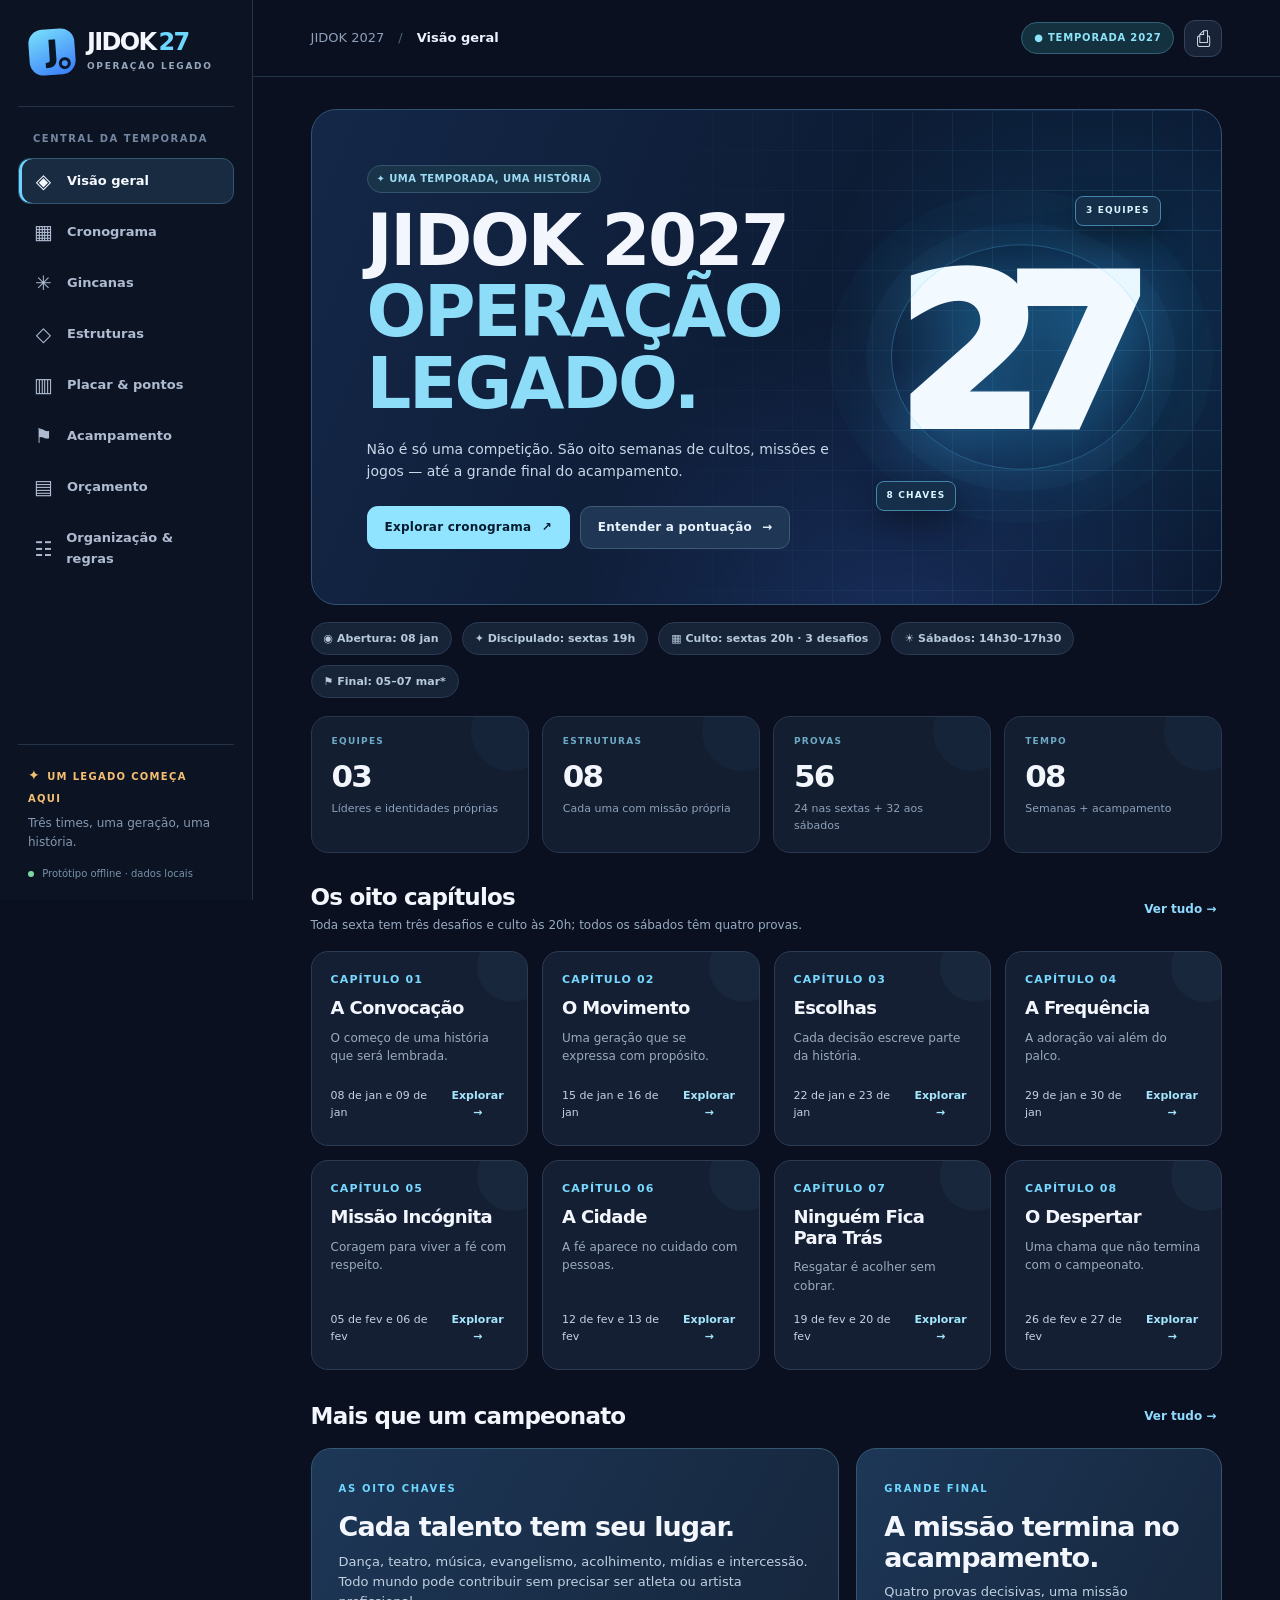
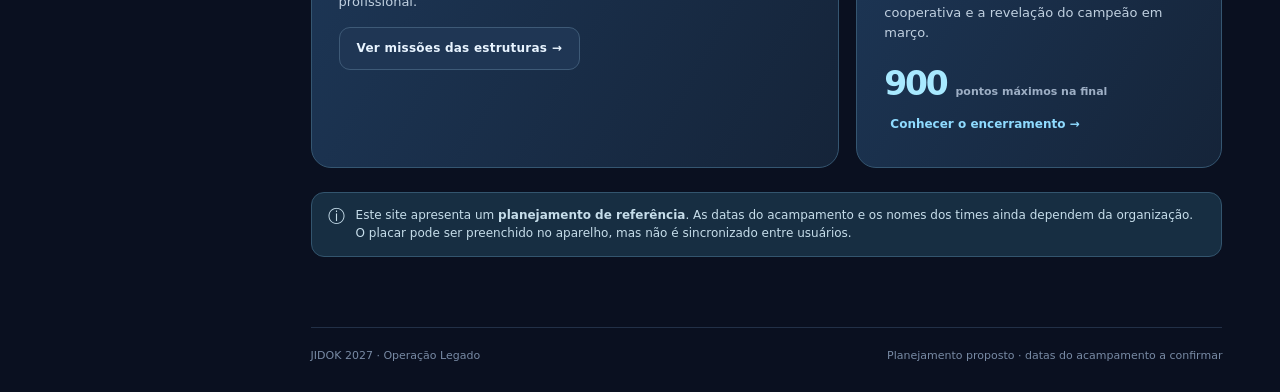
==== commit bb0f9458: "JIDOK 2027: três desafios completos por sexta, culto 20h e placar detalhado" ====
--- a/index.html
+++ b/index.html
@@ -95,22 +95,7 @@
       "costume": "Guerra das cores: uniforme, bandeira e grito de guerra",
       "place": "Igreja",
       "sermon": "Abertura cinematográfica: corredor das equipes, vídeo de contagem regressiva, apresentação dos três líderes e revelação das oito chaves do Legado.",
-      "service": "19h30 recepção; 19h45 louvor; 20h05 apresentação das bandeiras (5 min por equipe); 20h25 mensagem; 21h00 O Cofre 27; 21h25 pontuação e missão.",
-      "fridayGame": {
-        "title": "O Cofre 27",
-        "kind": "Lógica",
-        "participants": "5 por equipe",
-        "duration": "15–20 min",
-        "supplies": "3 envelopes por time, enigmas impressos, urna/caixa com senha",
-        "steps": [
-          "Entregue o envelope 1 simultaneamente às três equipes.",
-          "Cada resposta correta libera a pista seguinte; um fiscal confere antes da entrega.",
-          "As três soluções revelam uma senha de quatro algarismos.",
-          "O time entrega a senha ao fiscal para validar o cofre."
-        ],
-        "win": "Primeiro a resolver corretamente fica em 1º; os demais são ordenados pelo tempo de conclusão.",
-        "safety": "Sem esconder ou danificar materiais de outros times."
-      },
+      "service": "19h00 discipulado; 20h00 entrada dos times, bandeiras e gritos; 20h18 louvor; 20h33 Território 27; 20h45 O Cofre 27; 20h57 Totem dos Líderes; 21h09 palavra; 21h32 oração e ministração; 21h48 placar e anúncio.",
       "saturdayGames": [
         {
           "title": "Bandeirinha Estourou",
@@ -186,7 +171,70 @@
         "judging": "Clareza, criatividade, participação e cumprimento do prazo.",
         "care": "Usar apenas imagens e músicas autorizadas; não exigir edição profissional."
       },
-      "special": "A bandeira e o grito são apresentados nesta primeira sexta. Os três times começam com 0 pontos oficiais."
+      "special": "A bandeira e o grito são apresentados nesta primeira sexta. Os três times começam com 0 pontos oficiais.",
+      "fridayGames": [
+        {
+          "title": "Território 27: o mapa gigante",
+          "kind": "Estratégia",
+          "participants": "6 representantes diferentes por equipe; torcida decifra pistas",
+          "duration": "10–12 min",
+          "supplies": "Mapa grande feito com fita no chão, 15 cartões de símbolos, três placas de equipe",
+          "steps": [
+            "Monte no chão uma grade de nove casas, com pistas escondidas em cartões nas bordas; cada time recebe uma cor.",
+            "Apresente no telão ou leia uma sequência de três enigmas bíblicos de dificuldade crescente; cada resposta revela uma coordenada.",
+            "Um representante por rodada corre apenas até a casa marcada, pega uma peça e volta para o grupo montar o mapa.",
+            "O grupo deve formar uma frase escondida com as três peças e levantar sua placa quando concluir."
+          ],
+          "win": "Primeira frase completa e correta; depois menor tempo com mais peças válidas.",
+          "safety": "Proibido correr entre as equipes ou invadir a área de outra; percurso livre e sem escadas.",
+          "highlight": "A igreja inteira vê o mapa se formando ao vivo.",
+          "variant": "Sem telão: substitua as pistas digitais por envelopes e cartões impressos.",
+          "moment": "20h33",
+          "order": 1,
+          "points": "1º 40 • 2º 30 • 3º 20 pontos. Empate: critérios descritos nesta ficha; decisão registrada pela arbitragem."
+        },
+        {
+          "title": "O Cofre 27: invasão de códigos",
+          "kind": "Enigma",
+          "participants": "5 por equipe, com apoio da torcida para consultas",
+          "duration": "10–12 min",
+          "supplies": "Três kits de envelopes idênticos, cartões de cifras e caixa cenográfica",
+          "steps": [
+            "Prepare três envelopes por equipe: um desafio de localização bíblica, uma cifra por substituição e um quebra-cabeça visual.",
+            "Entregue o primeiro envelope simultaneamente; o fiscal libera o seguinte apenas com resposta conferida.",
+            "Cada solução revela um dígito ou símbolo; as três juntas formam a senha do cofre.",
+            "Um jogador apresenta a senha ao fiscal. Registre o tempo em uma planilha simples."
+          ],
+          "win": "Ordem de conclusão correta; empate decidido por menos dicas utilizadas.",
+          "safety": "Nada fica realmente trancado, e pistas ficam em locais acessíveis.",
+          "highlight": "O telão exibe a contagem regressiva e o alarme fictício do cofre.",
+          "variant": "Sem telão: substitua as pistas digitais por envelopes e cartões impressos.",
+          "moment": "20h45",
+          "order": 2,
+          "points": "1º 40 • 2º 30 • 3º 20 pontos. Empate: critérios descritos nesta ficha; decisão registrada pela arbitragem."
+        },
+        {
+          "title": "Totem dos Líderes",
+          "kind": "Cooperação",
+          "participants": "Líder + 6 integrantes por time; rodízio obrigatório",
+          "duration": "10–12 min",
+          "supplies": "Copos grandes, três bases leves, argolas de EVA, fita para demarcar",
+          "steps": [
+            "Cada equipe recebe um totem de papelão desmontado e seis peças distribuídas em estações.",
+            "Os jogadores precisam buscar as peças em revezamento, mas só podem passá-las por cima da cabeça ao colega seguinte.",
+            "O líder não pode tocar nas peças: deve orientar a montagem apenas com a voz.",
+            "Ganha a equipe que erguer corretamente o totem e apresentar sua bandeira."
+          ],
+          "win": "Primeiro totem completo e estável; em empate, menor número de penalidades por toque do líder.",
+          "safety": "Totens leves e baixos; ninguém sobe em cadeiras.",
+          "highlight": "Os líderes assumem o comando sem poder fazer a tarefa pelos adolescentes.",
+          "variant": "Sem telão: substitua as pistas digitais por envelopes e cartões impressos.",
+          "moment": "20h57",
+          "order": 3,
+          "points": "1º 40 • 2º 30 • 3º 20 pontos. Empate: critérios descritos nesta ficha; decisão registrada pela arbitragem."
+        }
+      ],
+      "fridayConcept": "A abertura das três bandeiras, a revelação dos times e três disputas para conquistar o primeiro território."
     },
     {
       "id": 2,
@@ -199,22 +247,7 @@
       "costume": "Movimento: acessórios e visual criativo",
       "place": "Igreja",
       "sermon": "Culto Além das Palavras: apresentação da SOS, mensagem sobre identidade e encenação por movimentos durante momentos combinados.",
-      "service": "19h30 recepção; 19h45 louvor; 20h05 Cena Congelada; 20h25 apresentação SOS e palavra; 21h00 oração; 21h25 placar.",
-      "fridayGame": {
-        "title": "Cena Congelada",
-        "kind": "Criatividade",
-        "participants": "5 por equipe",
-        "duration": "15 min",
-        "supplies": "Cartões com histórias bíblicas, cronômetro",
-        "steps": [
-          "Cada time sorteia uma história bíblica diferente com dificuldade equivalente.",
-          "Tem 90 segundos para preparar uma imagem humana parada.",
-          "Os demais tentam adivinhar em 60 segundos.",
-          "O fiscal confere se a cena corresponde à passagem."
-        ],
-        "win": "Mais acertos somados; desempate por menor tempo.",
-        "safety": "Sem posições que exijam carregar pessoas."
-      },
+      "service": "19h00 discipulado; 20h00 abertura; 20h07 louvor; 20h25 desafio 1; 20h37 desafio 2; 20h49 desafio 3; 21h01 palavra; 21h30 oração e ministração; 21h47 placar e anúncios.",
       "saturdayGames": [
         {
           "title": "Dança Congelante",
@@ -290,7 +323,70 @@
         "judging": "Compreensão da mensagem, inclusão e criatividade.",
         "care": "Não pontuar técnica de dança ou figurino caro."
       },
-      "special": ""
+      "special": "",
+      "fridayGames": [
+        {
+          "title": "Batalha das Sombras",
+          "kind": "Movimento",
+          "participants": "7 por equipe, com papéis de movimento e coordenação",
+          "duration": "10–12 min",
+          "supplies": "Lençol branco, luminária LED ou projetor emprestado, cartões de poses",
+          "steps": [
+            "Coloque o lençol iluminado ou uma área demarcada para silhuetas visíveis.",
+            "Mostre uma sequência de cinco poses simples; a equipe tem 45 segundos para memorizar.",
+            "Os sete representantes reproduzem a sequência juntos em até 60 segundos, enquanto um jurado marca o número de acertos.",
+            "Uma segunda rodada usa poses criadas pelo próprio time, trocando representantes."
+          ],
+          "win": "Mais sequências corretas e sincronia; empate por melhor participação coletiva.",
+          "safety": "Movimentos de baixa intensidade, sem acrobacias nem luz apontada diretamente aos olhos.",
+          "highlight": "As sombras viram um espetáculo coletivo no palco.",
+          "variant": "Sem telão: substitua as pistas digitais por envelopes e cartões impressos.",
+          "moment": "20h25",
+          "order": 1,
+          "points": "1º 40 • 2º 30 • 3º 20 pontos. Empate: critérios descritos nesta ficha; decisão registrada pela arbitragem."
+        },
+        {
+          "title": "O Controle Quebrado",
+          "kind": "Movimento",
+          "participants": "8 por equipe, grupos trocados a cada rodada",
+          "duration": "10–12 min",
+          "supplies": "Cartazes gigantes: PLAY, PAUSE, REVERSE, SLOW e TURBO",
+          "steps": [
+            "O apresentador mostra a sequência de comandos antes da prova: caminhar, voltar um passo, congelar, câmera lenta ou acelerar passos no lugar.",
+            "Todos os integrantes do time devem reagir aos cartões sem se desconectar do grupo.",
+            "A cada 20 segundos, o comando muda e um fiscal pontua a quantidade de pessoas que executam juntas.",
+            "Na rodada final, o narrador combina dois comandos e os times precisam improvisar uma transição."
+          ],
+          "win": "Mais execuções sincronizadas; empate pelo menor número de comandos perdidos.",
+          "safety": "Turbo significa apenas passos rápidos no lugar; sem empurrões ou cambalhotas.",
+          "highlight": "O telão simula um controle remoto com defeito e efeitos sonoros.",
+          "variant": "Sem telão: substitua as pistas digitais por envelopes e cartões impressos.",
+          "moment": "20h37",
+          "order": 2,
+          "points": "1º 40 • 2º 30 • 3º 20 pontos. Empate: critérios descritos nesta ficha; decisão registrada pela arbitragem."
+        },
+        {
+          "title": "Clipe Impossível: 60 segundos",
+          "kind": "Criatividade",
+          "participants": "8 a 12 por equipe; pelo menos 4 estreantes",
+          "duration": "10–12 min",
+          "supplies": "Três sacolas com objetos leves, cartões com emoções e tema bíblico",
+          "steps": [
+            "Cada time sorteia três elementos: objeto, emoção e mensagem bíblica.",
+            "Conceda 90 segundos para criar uma sequência de movimento, gestos ou dança que inclua todos os elementos.",
+            "Cada grupo apresenta até 60 segundos; a torcida assiste e os jurados marcam a rubrica.",
+            "Para não premiar quem já dança, metade da avaliação é integração e clareza da mensagem."
+          ],
+          "win": "Júri: integração (40%), criatividade (30%) e fidelidade ao tema (30%).",
+          "safety": "Sem movimentos arriscados e sem exigir que ninguém dance solo.",
+          "highlight": "O clipe é gravado em plano único pela IMS, com consentimento.",
+          "variant": "Sem telão: substitua as pistas digitais por envelopes e cartões impressos.",
+          "moment": "20h49",
+          "order": 3,
+          "points": "1º 40 • 2º 30 • 3º 20 pontos. Empate: critérios descritos nesta ficha; decisão registrada pela arbitragem."
+        }
+      ],
+      "fridayConcept": "Uma noite de sincronia, movimento e espetáculo coletivo com a SOS."
     },
     {
       "id": 3,
@@ -303,22 +399,7 @@
       "costume": "Personagens e histórias bíblicas",
       "place": "Campo sintético",
       "sermon": "Culto A Decisão: uma peça sobre escolhas da adolescência é interrompida em três momentos; o público vota e vê as consequências encenadas.",
-      "service": "19h30 recepção; 19h45 louvor; 20h05 Improviso Impossível; 20h25 teatro interativo e palavra; 21h00 oração; 21h25 resultados.",
-      "fridayGame": {
-        "title": "Improviso Impossível",
-        "kind": "Criatividade",
-        "participants": "5 por equipe",
-        "duration": "20 min",
-        "supplies": "Cartas com cenários, objetos e temas",
-        "steps": [
-          "Cada time sorteia um cenário, três objetos e uma lição bíblica.",
-          "Tem dois minutos para preparação.",
-          "Apresenta uma cena de até três minutos.",
-          "Três jurados avaliam compreensão, participação e solução criativa."
-        ],
-        "win": "Maior pontuação dos jurados; empate por clareza da mensagem.",
-        "safety": "Sem sátiras dirigidas a pessoas reais ou humilhação."
-      },
+      "service": "19h00 discipulado; 20h00 abertura; 20h07 louvor; 20h25 desafio 1; 20h37 desafio 2; 20h49 desafio 3; 21h01 palavra; 21h30 oração e ministração; 21h47 placar e anúncios.",
       "saturdayGames": [
         {
           "title": "Futebol 3×3",
@@ -394,7 +475,70 @@
         "judging": "Mensagem, participação e criatividade cênica.",
         "care": "Não usar situações pessoais identificáveis de adolescentes."
       },
-      "special": ""
+      "special": "",
+      "fridayGames": [
+        {
+          "title": "Dublagem Fora de Controle",
+          "kind": "Teatro",
+          "participants": "4 por equipe: 2 atores e 2 dubladores",
+          "duration": "10–12 min",
+          "supplies": "Duas cadeiras, microfone emprestado ou voz natural, cartões de situação",
+          "steps": [
+            "Sorteie para cada time uma situação adolescente fictícia e dois objetos.",
+            "Dois participantes fazem mímica enquanto dois outros dublam as falas ao vivo, sem ensaio conjunto.",
+            "No meio da apresentação, o narrador mostra a palavra VIRADA e muda o objetivo da cena.",
+            "Os jurados avaliam conexão entre mímica e voz, participação e mensagem."
+          ],
+          "win": "Maior nota de clareza, criatividade e improvisação, com critérios iguais para os três times.",
+          "safety": "Evitar ridicularizar características pessoais, experiências de trauma ou situações de colegas reais.",
+          "highlight": "O público descobre o improviso junto com os atores.",
+          "variant": "Sem telão: substitua as pistas digitais por envelopes e cartões impressos.",
+          "moment": "20h25",
+          "order": 1,
+          "points": "1º 40 • 2º 30 • 3º 20 pontos. Empate: critérios descritos nesta ficha; decisão registrada pela arbitragem."
+        },
+        {
+          "title": "Rebobina!",
+          "kind": "Teatro",
+          "participants": "6 por equipe",
+          "duration": "10–12 min",
+          "supplies": "Cartões com pequenas histórias inventadas, cronômetro",
+          "steps": [
+            "Cada equipe sorteia uma história com começo, conflito e resolução positiva.",
+            "Após 60 segundos de preparação, apresenta a cena em 45 segundos.",
+            "Ao ouvir REBOBINA, deve reencenar os acontecimentos de trás para frente, mantendo coerência.",
+            "O fiscal sinaliza o final e os jurados conferem se todos os pontos principais apareceram."
+          ],
+          "win": "Mais etapas recontadas corretamente, depois criatividade.",
+          "safety": "Encenações sem contato físico, tropeços propositais ou cenas agressivas.",
+          "highlight": "Um efeito sonoro de fita rebobinando provoca a virada da cena.",
+          "variant": "Sem telão: substitua as pistas digitais por envelopes e cartões impressos.",
+          "moment": "20h37",
+          "order": 2,
+          "points": "1º 40 • 2º 30 • 3º 20 pontos. Empate: critérios descritos nesta ficha; decisão registrada pela arbitragem."
+        },
+        {
+          "title": "Plot Twist: missão sem roteiro",
+          "kind": "Improviso",
+          "participants": "5 por equipe, com troca de atores",
+          "duration": "10–12 min",
+          "supplies": "Três envelopes por time: cenário, personagem e reviravolta",
+          "steps": [
+            "Dê dois minutos para preparar uma cena que trate de uma escolha importante.",
+            "Quando o time começa, sorteie um envelope surpresa com uma reviravolta que precisa entrar na história em até 20 segundos.",
+            "Após 60 segundos, um ator troca de função com outro, sem interromper a cena.",
+            "O final deve apresentar uma resposta respeitosa e coerente com a mensagem da noite."
+          ],
+          "win": "Júri pontua solução criativa, coerência e participação, não apenas atuação profissional.",
+          "safety": "Não expor histórias pessoais ou fazer personagens que humilhem adolescentes.",
+          "highlight": "O próprio time não sabe a reviravolta até a apresentação.",
+          "variant": "Sem telão: substitua as pistas digitais por envelopes e cartões impressos.",
+          "moment": "20h49",
+          "order": 3,
+          "points": "1º 40 • 2º 30 • 3º 20 pontos. Empate: critérios descritos nesta ficha; decisão registrada pela arbitragem."
+        }
+      ],
+      "fridayConcept": "Cena, improviso, humor e decisões com reviravoltas ao vivo."
     },
     {
       "id": 4,
@@ -407,22 +551,7 @@
       "costume": "Festival musical",
       "place": "Igreja",
       "sermon": "Culto A Frequência: noite de louvor com testemunhos voluntários, projeções e palavra sobre adoração com propósito.",
-      "service": "19h30 recepção; 19h45 louvor especial; 20h05 Batalha Musical; 20h25 palavra; 21h00 momento de adoração; 21h25 placar.",
-      "fridayGame": {
-        "title": "Batalha Musical",
-        "kind": "Música",
-        "participants": "5 por equipe",
-        "duration": "18 min",
-        "supplies": "Instrumento ou trechos originais, placas de resposta",
-        "steps": [
-          "Tocar ou cantarolar fragmentos instrumentais escolhidos pela organização.",
-          "Cada time escreve o título ou a referência solicitada.",
-          "Há rodada de perguntas sobre os textos bíblicos associados.",
-          "Alternar participantes entre as rodadas."
-        ],
-        "win": "Mais respostas corretas; desempate por pergunta bíblica.",
-        "safety": "Evitar reprodução pública de gravações sem as permissões aplicáveis."
-      },
+      "service": "19h00 discipulado; 20h00 abertura; 20h07 louvor; 20h25 desafio 1; 20h37 desafio 2; 20h49 desafio 3; 21h01 palavra; 21h30 oração e ministração; 21h47 placar e anúncios.",
       "saturdayGames": [
         {
           "title": "Copa PlayStation",
@@ -498,7 +627,70 @@
         "judging": "Fidelidade ao tema, criatividade e participação.",
         "care": "Não exigir instrumentos particulares nem avaliar técnica profissional."
       },
-      "special": ""
+      "special": "",
+      "fridayGames": [
+        {
+          "title": "Maestro Invisível",
+          "kind": "Música",
+          "participants": "9 por equipe; 3 grupos de 3",
+          "duration": "10–12 min",
+          "supplies": "Cartões coloridos de ritmo, 3 instrumentos leves emprestados ou palmas",
+          "steps": [
+            "Cada grupo aprende um padrão de palmas ou percussão corporal de quatro tempos.",
+            "Um maestro do time recebe uma sequência secreta de cores, representando os grupos.",
+            "Sem falar, o maestro aponta as cores e os grupos devem entrar, pausar e voltar ao ritmo.",
+            "Na rodada final, os três grupos tocam juntos em sincronia durante 30 segundos."
+          ],
+          "win": "Mais padrões executados corretamente; desempate por sincronia.",
+          "safety": "Volume de som controlado; sem exigir equipamento musical caro.",
+          "highlight": "É como transformar a congregação em uma bateria humana.",
+          "variant": "Sem telão: substitua as pistas digitais por envelopes e cartões impressos.",
+          "moment": "20h25",
+          "order": 1,
+          "points": "1º 40 • 2º 30 • 3º 20 pontos. Empate: critérios descritos nesta ficha; decisão registrada pela arbitragem."
+        },
+        {
+          "title": "Pista Sonora Secreta",
+          "kind": "Música",
+          "participants": "5 por equipe + torcida para raciocinar",
+          "duration": "10–12 min",
+          "supplies": "Caixa de som ou instrumentos, cartões com sons e referências bíblicas",
+          "steps": [
+            "Um voluntário toca cinco sequências curtas feitas com sons comuns ou instrumentos, sem letras.",
+            "Cada equipe associa a sequência a um cartão de padrão rítmico.",
+            "As correspondências corretas revelam cinco palavras de uma frase sobre adoração.",
+            "Os times precisam montar a frase e explicar uma referência bíblica relacionada."
+          ],
+          "win": "Mais combinações corretas e frase final válida; empate por tempo.",
+          "safety": "Usar sons autorais ou livres e volume confortável.",
+          "highlight": "Uma pista musical esconde um código, não apenas uma adivinhação de música.",
+          "variant": "Sem telão: substitua as pistas digitais por envelopes e cartões impressos.",
+          "moment": "20h37",
+          "order": 2,
+          "points": "1º 40 • 2º 30 • 3º 20 pontos. Empate: critérios descritos nesta ficha; decisão registrada pela arbitragem."
+        },
+        {
+          "title": "Festival 1 Minuto",
+          "kind": "Criação",
+          "participants": "6 a 10 por equipe; ninguém precisa cantar solo",
+          "duration": "10–12 min",
+          "supplies": "Três temas bíblicos sorteados, microfones opcionais, copos rítmicos",
+          "steps": [
+            "Cada time sorteia um tema, um ritmo simples e um item obrigatório (palma, coro ou percussão).",
+            "Tem dois minutos para criar quatro versos autorais ou uma mensagem cantada.",
+            "Apresenta até um minuto, envolvendo pelo menos seis pessoas.",
+            "A comissão usa nota por conteúdo, criatividade e participação, sem comparar qualidade vocal profissional."
+          ],
+          "win": "Júri avalia mensagem (40%), participação (35%) e criatividade (25%).",
+          "safety": "Não exigir letras conhecidas nem gravações comerciais.",
+          "highlight": "Os times criam um hino coletivo instantâneo.",
+          "variant": "Sem telão: substitua as pistas digitais por envelopes e cartões impressos.",
+          "moment": "20h49",
+          "order": 3,
+          "points": "1º 40 • 2º 30 • 3º 20 pontos. Empate: critérios descritos nesta ficha; decisão registrada pela arbitragem."
+        }
+      ],
+      "fridayConcept": "Percussão, pistas sonoras e criações musicais com o New Breed."
     },
     {
       "id": 5,
@@ -511,22 +703,7 @@
       "costume": "Agentes secretos e códigos",
       "place": "Igreja",
       "sermon": "Culto Sem Vergonha da Fé: mensagens codificadas na entrada, palavra sobre testemunho e respeito e revelação da missão.",
-      "service": "19h30 recepção com códigos; 19h45 louvor; 20h05 O Mensageiro; 20h25 palavra; 21h00 oração; 21h25 resultado.",
-      "fridayGame": {
-        "title": "O Mensageiro",
-        "kind": "Lógica",
-        "participants": "5 por equipe",
-        "duration": "18 min",
-        "supplies": "Cartões de mensagem e três estações de códigos",
-        "steps": [
-          "Entregar uma mensagem fragmentada a cada equipe.",
-          "Cumprir três estações com cifras simples e perguntas bíblicas.",
-          "Em cada estação, o fiscal libera apenas a parte correta.",
-          "Reunir e ler a mensagem integral no final."
-        ],
-        "win": "Mensagem correta em menor tempo.",
-        "safety": "Não exigir deslocamento fora da igreja."
-      },
+      "service": "19h00 discipulado; 20h00 abertura; 20h07 louvor; 20h25 desafio 1; 20h37 desafio 2; 20h49 desafio 3; 21h01 palavra; 21h30 oração e ministração; 21h47 placar e anúncios.",
       "saturdayGames": [
         {
           "title": "Labirinto Laser",
@@ -602,7 +779,70 @@
         "judging": "Respeito, clareza, criatividade e participação.",
         "care": "Nunca abordar alguém contra a vontade nem registrar dados de terceiros."
       },
-      "special": "Programação dentro da igreja, com possibilidade de ajuste de presença por ser fim de semana próximo ao Carnaval."
+      "special": "Programação dentro da igreja, com possibilidade de ajuste de presença por ser fim de semana próximo ao Carnaval.",
+      "fridayGames": [
+        {
+          "title": "Hackeie a Mensagem",
+          "kind": "Código",
+          "participants": "6 por equipe; equipe pode dar sugestões",
+          "duration": "10–12 min",
+          "supplies": "Envelope com cifras, cartões UV opcionais, canetas e folha-resposta",
+          "steps": [
+            "Cada equipe encontra três mensagens cifradas em envelopes idênticos.",
+            "A primeira usa letras embaralhadas; a segunda exige uma referência bíblica; a terceira usa lógica de figuras.",
+            "Cada solução dá uma palavra da mensagem final, que deve ser montada sem erros.",
+            "Os fiscais podem liberar uma dica por equipe, acrescentando 30 segundos ao tempo final."
+          ],
+          "win": "Menor tempo ajustado para concluir a mensagem corretamente.",
+          "safety": "Sem aplicativos, senhas reais ou invasão de equipamentos.",
+          "highlight": "A narrativa é de uma central de comunicação com sinal perdido.",
+          "variant": "Sem telão: substitua as pistas digitais por envelopes e cartões impressos.",
+          "moment": "20h25",
+          "order": 1,
+          "points": "1º 40 • 2º 30 • 3º 20 pontos. Empate: critérios descritos nesta ficha; decisão registrada pela arbitragem."
+        },
+        {
+          "title": "Agentes em Silêncio",
+          "kind": "Cooperação",
+          "participants": "8 por equipe, em duas fileiras",
+          "duration": "10–12 min",
+          "supplies": "Cartões de gestos, cartões de símbolos e obstáculos baixos",
+          "steps": [
+            "Dê ao primeiro participante uma frase de símbolos de cinco elementos.",
+            "Ele comunica a sequência por gestos ao próximo, sem usar palavras nem mostrar o cartão.",
+            "A mensagem precisa atravessar a fileira inteira até o último participante.",
+            "O último monta a sequência em uma placa; troque o primeiro e o último na segunda rodada."
+          ],
+          "win": "Mais símbolos corretos nas duas rodadas; empate por tempo.",
+          "safety": "Sem contato físico obrigatório e sem vendas nos olhos.",
+          "highlight": "A torcida vê as informações se transformarem entre os agentes.",
+          "variant": "Sem telão: substitua as pistas digitais por envelopes e cartões impressos.",
+          "moment": "20h37",
+          "order": 2,
+          "points": "1º 40 • 2º 30 • 3º 20 pontos. Empate: critérios descritos nesta ficha; decisão registrada pela arbitragem."
+        },
+        {
+          "title": "O Mensageiro 360",
+          "kind": "Estratégia",
+          "participants": "6 por equipe + 1 organizador de pistas",
+          "duration": "10–12 min",
+          "supplies": "Três pequenos percursos sinalizados, cartas em cores e bandejas",
+          "steps": [
+            "Delimite três corredores curtos com estações e uma mensagem quebrada em seis cartões.",
+            "Cada integrante leva um cartão por vez, andando pelo percurso e superando desafios leves de coordenação.",
+            "No ponto final, toda a equipe ordena os cartões e monta a mensagem de esperança.",
+            "O fiscal confere a mensagem; se houver erro, o grupo retorna apenas à estação com a peça incorreta."
+          ],
+          "win": "Primeira mensagem montada corretamente, com todas as peças entregues.",
+          "safety": "Sem corridas em áreas apertadas ou contato; trajetos amplos.",
+          "highlight": "O código só é revelado quando a última peça chega.",
+          "variant": "Sem telão: substitua as pistas digitais por envelopes e cartões impressos.",
+          "moment": "20h49",
+          "order": 3,
+          "points": "1º 40 • 2º 30 • 3º 20 pontos. Empate: critérios descritos nesta ficha; decisão registrada pela arbitragem."
+        }
+      ],
+      "fridayConcept": "Agentes, códigos e mensagens que dependem de toda a equipe."
     },
     {
       "id": 6,
@@ -615,22 +855,7 @@
       "costume": "Cores da cidade",
       "place": "Igreja e área externa autorizada",
       "sermon": "Culto Luz na Cidade: ambientação com placas de ruas e escolas, palavra sobre serviço e relatos voluntários sobre cuidado com o próximo.",
-      "service": "19h30 recepção; 19h45 louvor; 20h05 Mapa Vivo; 20h25 palavra; 21h00 intercessão pela cidade; 21h25 divulgação.",
-      "fridayGame": {
-        "title": "Mapa Vivo",
-        "kind": "Estratégia",
-        "participants": "5 por equipe",
-        "duration": "18 min",
-        "supplies": "Mapa fictício e cartões de situações",
-        "steps": [
-          "Colocar um mapa de cidade em cada mesa.",
-          "Distribuir cinco problemas cotidianos nos pontos marcados.",
-          "Os times associam cartões de possíveis respostas a cada situação.",
-          "Um líder confere justificativas e coerência."
-        ],
-        "win": "Maior número de soluções adequadas; desempate por explicação.",
-        "safety": "Não expor histórias reais de moradores."
-      },
+      "service": "19h00 discipulado; 20h00 abertura; 20h07 louvor; 20h25 desafio 1; 20h37 desafio 2; 20h49 desafio 3; 21h01 palavra; 21h30 oração e ministração; 21h47 placar e anúncios.",
       "saturdayGames": [
         {
           "title": "Caça ao Tesouro 360",
@@ -706,7 +931,70 @@
         "judging": "Utilidade, respeito, execução e colaboração.",
         "care": "Não exigir compra ou doação; ação pode ser inteiramente sem custo."
       },
-      "special": ""
+      "special": "",
+      "fridayGames": [
+        {
+          "title": "Cidade em Colapso",
+          "kind": "Estratégia",
+          "participants": "6 por equipe: liderança, logística e comunicação",
+          "duration": "10–12 min",
+          "supplies": "Mapa fictício da cidade, 12 fichas de recursos por time, cartas-evento",
+          "steps": [
+            "Dê às três equipes o mesmo mapa com quatro necessidades de ajuda e 12 fichas de recursos.",
+            "Em três rodadas, anuncie uma situação fictícia: chuva, falta de materiais, ou acolhimento de pessoas.",
+            "Os times negociam internamente a distribuição das fichas e apresentam uma decisão em 30 segundos.",
+            "Um fiscal aplica uma tabela de consequências previamente publicada e soma o impacto social de cada decisão."
+          ],
+          "win": "Mais necessidades atendidas conforme a tabela pública, com menos recursos desperdiçados.",
+          "safety": "Situações fictícias; sem usar nomes ou histórias reais de famílias.",
+          "highlight": "As decisões mudam o mapa em tempo real.",
+          "variant": "Sem telão: substitua as pistas digitais por envelopes e cartões impressos.",
+          "moment": "20h25",
+          "order": 1,
+          "points": "1º 40 • 2º 30 • 3º 20 pontos. Empate: critérios descritos nesta ficha; decisão registrada pela arbitragem."
+        },
+        {
+          "title": "Correio do Bem: entrega impossível",
+          "kind": "Coordenação",
+          "participants": "7 por equipe com papéis rotativos",
+          "duration": "10–12 min",
+          "supplies": "Copos reutilizáveis, bolinhas leves, cones e bandejas",
+          "steps": [
+            "Cada time precisa levar cinco mensagens simbólicas da base até a estação final, usando uma bandeja sustentada por dois jogadores.",
+            "No caminho, os demais organizam uma pequena ponte de papelão e um percurso de cones.",
+            "Quando a bandeja chega, outro par assume até completar todas as entregas.",
+            "Ao final, os cartões formam uma mensagem que o time lê para a torcida."
+          ],
+          "win": "Menor tempo para cinco entregas válidas; queda exige repetir apenas o trecho.",
+          "safety": "Bandejas leves, velocidade de caminhada e nenhuma corrida em corredor estreito.",
+          "highlight": "A fila inteira participa de uma missão de entrega sob pressão.",
+          "variant": "Sem telão: substitua as pistas digitais por envelopes e cartões impressos.",
+          "moment": "20h37",
+          "order": 2,
+          "points": "1º 40 • 2º 30 • 3º 20 pontos. Empate: critérios descritos nesta ficha; decisão registrada pela arbitragem."
+        },
+        {
+          "title": "Mapa Secreto 360",
+          "kind": "Caça ao tesouro",
+          "participants": "8 por equipe, em subgrupos acompanhados",
+          "duration": "10–12 min",
+          "supplies": "Oito pistas impressas ou QR Codes, cartões de referências e mapa da igreja",
+          "steps": [
+            "Use apenas áreas liberadas e acessíveis do prédio, com pontos de coleta separados por equipe.",
+            "Entregue um mapa inicial e uma pista; cada resposta indica a estação seguinte.",
+            "Na metade do trajeto, o time precisa decidir qual dos três percursos resolve um enigma bíblico.",
+            "Na estação final, monta uma palavra-chave e registra a resposta com o fiscal."
+          ],
+          "win": "Maior número de estações corretas e, em empate, menor tempo.",
+          "safety": "Proibidas áreas externas desprotegidas, escadas, locais trancados e fotos de terceiros.",
+          "highlight": "Uma aventura de caça ao tesouro dentro do próprio templo.",
+          "variant": "Sem telão: substitua as pistas digitais por envelopes e cartões impressos.",
+          "moment": "20h49",
+          "order": 3,
+          "points": "1º 40 • 2º 30 • 3º 20 pontos. Empate: critérios descritos nesta ficha; decisão registrada pela arbitragem."
+        }
+      ],
+      "fridayConcept": "A igreja vira uma cidade fictícia e uma arena de missões."
     },
     {
       "id": 7,
@@ -719,22 +1007,7 @@
       "costume": "Equipe de resgate",
       "place": "Igreja",
       "sermon": "Culto A Volta: encenação da ovelha perdida e mensagem sobre acolhimento, sem identificar ou expor histórias pessoais.",
-      "service": "19h30 recepção; 19h45 louvor; 20h05 O Código Perdido; 20h25 teatro e palavra; 21h00 oração; 21h25 resultados.",
-      "fridayGame": {
-        "title": "O Código Perdido",
-        "kind": "Bíblia",
-        "participants": "5 por equipe",
-        "duration": "17 min",
-        "supplies": "Caixas simbólicas, cartões, quatro códigos",
-        "steps": [
-          "Cada equipe recebe um conjunto equivalente de quatro pistas.",
-          "As pistas remetem a histórias bíblicas de acolhimento.",
-          "Respostas corretas geram uma senha final.",
-          "O fiscal confere e libera a caixa simbólica."
-        ],
-        "win": "Primeira equipe com senha correta; desempate por menos dicas.",
-        "safety": "Caixas não exigem nenhuma pessoa trancada."
-      },
+      "service": "19h00 discipulado; 20h00 abertura; 20h07 louvor; 20h25 desafio 1; 20h37 desafio 2; 20h49 desafio 3; 21h01 palavra; 21h30 oração e ministração; 21h47 placar e anúncios.",
       "saturdayGames": [
         {
           "title": "Escape JIDOK",
@@ -810,7 +1083,70 @@
         "judging": "Empatia, praticidade, respeito à privacidade e participação.",
         "care": "Nenhum nome real nem história pessoal entra no placar."
       },
-      "special": ""
+      "special": "",
+      "fridayGames": [
+        {
+          "title": "Central de Resgate 27",
+          "kind": "Estratégia",
+          "participants": "6 por equipe, com 3 funções diferentes",
+          "duration": "10–12 min",
+          "supplies": "Planta fictícia, envelopes de pistas, três bonecos pequenos",
+          "steps": [
+            "Entregue um mapa com locais numerados e três pistas sobre uma pessoa fictícia desaparecida.",
+            "O grupo de análise interpreta as pistas; o de localização aponta a rota; o de apoio escolhe formas respeitosas de acolhimento.",
+            "O fiscal revela uma nova pista que obriga a revisar o plano inicial.",
+            "A equipe apresenta a localização final e explica como receberia a pessoa sem constrangê-la."
+          ],
+          "win": "Mais etapas corretas e melhor justificativa de acolhimento, conforme rubrica comum.",
+          "safety": "É uma simulação, sem procurar pessoas reais e sem entrar em salas restritas.",
+          "highlight": "Uma missão de investigação que premia empatia e trabalho em equipe.",
+          "variant": "Sem telão: substitua as pistas digitais por envelopes e cartões impressos.",
+          "moment": "20h25",
+          "order": 1,
+          "points": "1º 40 • 2º 30 • 3º 20 pontos. Empate: critérios descritos nesta ficha; decisão registrada pela arbitragem."
+        },
+        {
+          "title": "Labirinto Vivo",
+          "kind": "Coordenação",
+          "participants": "7 por equipe com trocas de função",
+          "duration": "10–12 min",
+          "supplies": "Fita colorida no chão, cones baixos, seis cartas de comando",
+          "steps": [
+            "Monte uma grade no chão com caminhos permitidos indicados em um cartão que só o orientador vê.",
+            "Um representante atravessa o caminho com os olhos abertos, seguindo instruções verbais de colegas.",
+            "Ao pegar um cartão, troca-se o orientador e uma regra do labirinto muda.",
+            "A equipe precisa conduzir três representantes e trazer três símbolos à base."
+          ],
+          "win": "Mais símbolos entregues corretamente; empate por tempo.",
+          "safety": "Olhos sempre abertos; sem correr e sem obstáculos altos.",
+          "highlight": "O labirinto muda ao vivo e ninguém pode agir sozinho.",
+          "variant": "Sem telão: substitua as pistas digitais por envelopes e cartões impressos.",
+          "moment": "20h37",
+          "order": 2,
+          "points": "1º 40 • 2º 30 • 3º 20 pontos. Empate: critérios descritos nesta ficha; decisão registrada pela arbitragem."
+        },
+        {
+          "title": "O Elo: missão de equipe",
+          "kind": "Cooperação",
+          "participants": "8 por equipe",
+          "duration": "10–12 min",
+          "supplies": "Plataformas de papelão rígido com alças, bolinhas leves, fita de pista",
+          "steps": [
+            "Cada grupo segura uma ponta de uma plataforma por cordas curtas ou alças, sem tocar na bola sobre ela.",
+            "Deve transportar a bola por uma pista baixa, passar por duas curvas e depositá-la na estação final.",
+            "Na metade do percurso, dois membros obrigatoriamente trocam de função.",
+            "Repita com uma segunda bola de cor diferente e reorganize os participantes."
+          ],
+          "win": "Duas entregas válidas no menor tempo; quedas adicionam penalidade de dez segundos.",
+          "safety": "Cordas curtas sem passar perto do pescoço; percurso plano.",
+          "highlight": "O menor movimento de um jogador altera o resultado do time inteiro.",
+          "variant": "Sem telão: substitua as pistas digitais por envelopes e cartões impressos.",
+          "moment": "20h49",
+          "order": 3,
+          "points": "1º 40 • 2º 30 • 3º 20 pontos. Empate: critérios descritos nesta ficha; decisão registrada pela arbitragem."
+        }
+      ],
+      "fridayConcept": "Resgate, confiança e cuidado em provas cooperativas."
     },
     {
       "id": 8,
@@ -823,22 +1159,7 @@
       "costume": "O futuro da geração",
       "place": "Igreja; sintético opcional",
       "sermon": "Culto A Chama Continua: estações de oração por família, escolas, cidade e futuro; momento principal de adoração sem disputa.",
-      "service": "05h sala de oração (sem pontuação). 19h30 recepção; 19h45 louvor; 20h05 Arena da Palavra; 20h25 mensagem; 21h00 oração; 21h25 prévia do ranking.",
-      "fridayGame": {
-        "title": "Arena da Palavra",
-        "kind": "Bíblia",
-        "participants": "5 por equipe",
-        "duration": "20 min",
-        "supplies": "Bíblias, placas e 15 perguntas",
-        "steps": [
-          "Prepare cinco rodadas com níveis crescentes.",
-          "As equipes respondem usando Bíblia quando autorizado.",
-          "Uma rodada exige localizar uma passagem e contextualizá-la.",
-          "Um mediador lê perguntas e registra acertos."
-        ],
-        "win": "Mais pontos na classificação interna; empate por resposta contextualizada.",
-        "safety": "Não julgar a espiritualidade pessoal dos participantes."
-      },
+      "service": "05h00 sala de oração (sem pontuação); 19h00 discipulado; 20h00 abertura; 20h07 louvor; 20h25 Boss Fight da Palavra; 20h37 Os Oito Selos; 20h49 Portal da Final; 21h01 palavra; 21h30 oração e ministração; 21h47 placar e informações do acampamento.",
       "saturdayGames": [
         {
           "title": "Final da Queimada",
@@ -914,7 +1235,70 @@
         "judging": "Clareza, cooperação, coerência bíblica e inclusão.",
         "care": "A sala de oração de sexta às 05h não dá pontos; horários individuais não são monitorados."
       },
-      "special": "No sábado, revelar o ranking antes do acampamento; manter a surpresa da final."
+      "special": "No sábado, revelar o ranking antes do acampamento; manter a surpresa da final.",
+      "fridayGames": [
+        {
+          "title": "Boss Fight da Palavra",
+          "kind": "Bíblia",
+          "participants": "8 por equipe + torcida para consulta bíblica",
+          "duration": "10–12 min",
+          "supplies": "Cartões de perguntas em três níveis, Bíblias, placar e cronômetro",
+          "steps": [
+            "Apresente a narrativa de um chefe final com três níveis: localizar referência, montar a passagem e aplicar um ensinamento.",
+            "Cada equipe escolhe representantes diferentes para cada nível e recebe 90 segundos para consulta bíblica.",
+            "Respostas corretas liberam peças de um escudo simbólico; erros não eliminam a equipe.",
+            "No final, os grupos devem explicar brevemente a mensagem construída com as peças."
+          ],
+          "win": "Mais níveis concluídos; desempate por tempo total de resposta.",
+          "safety": "Perguntas acessíveis e versões da Bíblia previamente definidas; sem constranger quem sabe menos.",
+          "highlight": "O telão mostra a barra fictícia do chefão diminuindo a cada acerto.",
+          "variant": "Sem telão: substitua as pistas digitais por envelopes e cartões impressos.",
+          "moment": "20h25",
+          "order": 1,
+          "points": "1º 40 • 2º 30 • 3º 20 pontos. Empate: critérios descritos nesta ficha; decisão registrada pela arbitragem."
+        },
+        {
+          "title": "Os Oito Selos",
+          "kind": "Enigma",
+          "participants": "6 por equipe, com pistas coletivas",
+          "duration": "10–12 min",
+          "supplies": "Oito envelopes numerados, cartões com símbolos das semanas, quadro de correspondência",
+          "steps": [
+            "Retome um símbolo de cada capítulo do JIDOK: bandeira, movimento, cena, música, código, cidade, acolhimento e oração.",
+            "Cada time recebe os mesmos oito cartões e quatro pistas para organizar a sequência correta.",
+            "Quando a ordem estiver certa, o fiscal entrega uma frase incompleta que exige localizar um texto bíblico.",
+            "A resposta revela somente uma parte do mistério do acampamento, que permanece secreto."
+          ],
+          "win": "Ordem correta dos oito símbolos e texto bíblico localizado no menor tempo.",
+          "safety": "Não ocultar pistas em locais inseguros; mesmos materiais para todas as equipes.",
+          "highlight": "Pistas de janeiro reaparecem num enigma final.",
+          "variant": "Sem telão: substitua as pistas digitais por envelopes e cartões impressos.",
+          "moment": "20h37",
+          "order": 2,
+          "points": "1º 40 • 2º 30 • 3º 20 pontos. Empate: critérios descritos nesta ficha; decisão registrada pela arbitragem."
+        },
+        {
+          "title": "Portal da Final",
+          "kind": "Cooperação",
+          "participants": "9 por equipe, divididos em 3 trios",
+          "duration": "10–12 min",
+          "supplies": "Peças de quebra-cabeça gigantes, três baús cenográficos, adesivos de equipe",
+          "steps": [
+            "Cada trio supera uma estação curta: memória, coordenação de objetos e raciocínio.",
+            "O trio que termina recebe três peças grandes e as entrega ao montador central.",
+            "As nove peças formam uma imagem com um símbolo oculto do acampamento.",
+            "Quando cada equipe conclui, recebe um envelope lacrado com a orientação do acampamento, para abrir somente lá."
+          ],
+          "win": "Mais estações concluídas e menor tempo de montagem correta.",
+          "safety": "Sem provas de força, altura ou resistência física; rodízio de trios.",
+          "highlight": "É o gancho cinematográfico para o capítulo do acampamento.",
+          "variant": "Sem telão: substitua as pistas digitais por envelopes e cartões impressos.",
+          "moment": "20h49",
+          "order": 3,
+          "points": "1º 40 • 2º 30 • 3º 20 pontos. Empate: critérios descritos nesta ficha; decisão registrada pela arbitragem."
+        }
+      ],
+      "fridayConcept": "Três desafios finais que conectam as oito chaves ao acampamento."
     }
   ],
   "structures": [
@@ -1066,10 +1450,22 @@
   "scoring": {
     "categories": [
       {
-        "key": "friday",
-        "label": "Jogo de sexta",
-        "max": 120,
-        "description": "1º 120 · 2º 90 · 3º 60"
+        "key": "friday_1",
+        "label": "Desafio 1 de sexta",
+        "max": 40,
+        "description": "1º 40 · 2º 30 · 3º 20 · prova documentada separadamente"
+      },
+      {
+        "key": "friday_2",
+        "label": "Desafio 2 de sexta",
+        "max": 40,
+        "description": "1º 40 · 2º 30 · 3º 20 · prova documentada separadamente"
+      },
+      {
+        "key": "friday_3",
+        "label": "Desafio 3 de sexta",
+        "max": 40,
+        "description": "1º 40 · 2º 30 · 3º 20 · prova documentada separadamente"
       },
       {
         "key": "saturday",
@@ -1162,7 +1558,9 @@
       "Convidados só contam uma vez na temporada; nunca se exige conversão ou compromisso religioso.",
       "Ausências e ajustes devem seguir regra clara anunciada antes do início.",
       "Contestação de resultado: até 24 horas após publicação, por líder da equipe; comissão responde com justificativa.",
-      "Os juízes não pontuam o próprio time e os resultados finais são revisados antes da premiação."
+      "Os juízes não pontuam o próprio time e os resultados finais são revisados antes da premiação.",
+      "Sextas: três provas temáticas independentes, valendo até 40 pontos cada (1º 40, 2º 30, 3º 20), com registros e resultado separado por prova.",
+      "19h00 é reservado ao discipulado, sem pontuação. O culto começa às 20h00. Os horários de término e ordem dos blocos são sugestões a confirmar com a liderança."
     ]
   },
   "budget": [
@@ -1218,7 +1616,9 @@
         "Testar fisicamente cada gincana e alternativas para chuva.",
         "Solicitar empréstimo de PlayStation, futmesa e equipamento de som.",
         "Definir orçamento, fornecedores e reserva de sintético.",
-        "Produzir identidade visual, teaser e fichas de arbitragem."
+        "Produzir identidade visual, teaser e fichas de arbitragem.",
+        "Montar três kits reutilizáveis de desafio por sexta; testar duração de 12 minutos por desafio e preparar plano B sem telão.",
+        "Confirmar horário de término do culto e revisar o cronograma especial de abertura da primeira sexta."
       ]
     },
     {
@@ -1241,6 +1641,14 @@
     }
   ],
   "faq": [
+    [
+      "Como são as noites de sexta-feira?",
+      "O discipulado começa às 19h e o culto às 20h. Cada noite tem três desafios temáticos completos, com rodízio de participantes, além de louvor, palavra e oração. O horário final é sugestão e depende da liderança."
+    ],
+    [
+      "Como contam os pontos das três provas de sexta?",
+      "Cada prova tem classificação própria: 1º recebe 40 pontos, 2º recebe 30, 3º recebe 20. O máximo da sexta é 120 pontos, mantendo o máximo semanal de 855. O site permite registrar os resultados separadamente."
+    ],
     [
       "Por que as missões valem tantos pontos?",
       "Para que adolescentes com habilidades artísticas, musicais, intelectuais e de acolhimento tenham tanto espaço quanto os esportistas."
@@ -1288,12 +1696,24 @@
     }
   ],
   "eventTimes": {
-    "friday": "19h30–21h45",
+    "friday": "19h00 discipulado · 20h00 início do culto · encerramento sugerido 21h55 (confirmar com a liderança)",
     "saturday": "14h30–17h30",
-    "prayer": "Sextas às 05h, sem pontos"
+    "prayer": "Sextas às 05h, sem pontos",
+    "discipleship": "19h00",
+    "serviceStart": "20h00",
+    "endSuggestion": "21h55"
   },
-  "scope": "Datas propostas. Acampamento de março sujeito à confirmação. Dados de pontuação neste site são locais, não oficiais."
-}</script>
+  "scope": "Datas propostas. Acampamento de março sujeito à confirmação. Dados de pontuação neste site são locais, não oficiais.",
+  "fridaySetup": {
+    "staff": "1 apresentador, 1 responsável por som/telão, 3 fiscais neutros e 1 apoio para montar estações; todos podem ser voluntários.",
+    "before": "Deixar kits de cada equipe prontos antes das 20h; testar o projetor; marcar as estações e conferir materiais até 19h50.",
+    "rotation": "Trocar representantes entre os três desafios. Em noites artísticas, distribuir funções de liderança, voz, memória, montagem e criatividade.",
+    "criteria": "Cada desafio recebe resultado próprio: 40/30/20 pontos; regras e desempates são informados antes da largada.",
+    "fallback": "Sem telão ou energia: todos os desafios têm cartões impressos, pistas físicas ou leitura por microfone.",
+    "care": "Todos os jogos são supervisionados, acessíveis e sem apostas, humilhação, contato agressivo ou pressão espiritual."
+  }
+}
+</script>
   <script>
 /* JIDOK 2027 · site estático responsivo. Não requer bibliotecas ou servidor de aplicação.
    IMPORTANTÍSSIMO: os resultados são somente locais; não são compartilhados entre celulares. */
@@ -1310,9 +1730,9 @@
 const scores=st(SCORE_KEY,{weeks:{},camp:{},bonuses:{jan:{},feb:{}}});
 const budgetValues=st(BUDGET_KEY,D.budget.map(b=>Math.round((b.min+b.max)/2)));
 const checks=st(CHECK_KEY,{});
-let route='inicio', selectedWeek=1, gameQuery='', gameKind='Todas', gameWeek='Todas', editorWeek='1', editorTeam='a', flash='';
+let route='inicio', selectedWeek=1, gameQuery='', gameKind='Todas', gameWeek='Todas', gameDay='Todas', editorWeek='1', editorTeam='a', flash='';
 const titles={inicio:'Visão geral',agenda:'Cronograma',provas:'Gincanas',estruturas:'Estruturas',placar:'Placar & pontos',acampamento:'Acampamento',orcamento:'Orçamento',organizacao:'Organização & regras'};
-const allGames=D.weeks.flatMap(w=>[{...w.fridayGame,week:w.id,day:'Sexta-feira',idx:'f'},...w.saturdayGames.map((g,i)=>({...g,week:w.id,day:'Sábado',idx:String(i)}))]);
+const allGames=D.weeks.flatMap(w=>[...w.fridayGames.map((g,i)=>({...g,week:w.id,day:'Sexta-feira',idx:'f'+i})),...w.saturdayGames.map((g,i)=>({...g,week:w.id,day:'Sábado',idx:String(i)}))]);
 const teamName=id=>D.teams.find(t=>t.id===id)?.name||id;
 const teamColor=id=>D.teams.find(t=>t.id===id)?.color||'#8cdafa';
 const allCats=D.scoring.categories;
@@ -1323,37 +1743,42 @@
 function sectionTitle(title,routeName='',caption=''){return `<div class="section-title"><div><h2>${esc(title)}</h2>${caption?`<p class="muted" style="font-size:12px;margin-top:6px">${esc(caption)}</p>`:''}</div>${routeName?`<button class="text-link" data-route="${routeName}">Ver tudo →</button>`:''}</div>`}
 function weekCard(w){return `<article class="week-card"><span class="week-count">CAPÍTULO ${String(w.id).padStart(2,'0')}</span><h3>${esc(w.chapter)}</h3><p>${esc(w.subtitle)}</p><div class="week-card-foot"><time>${fmt(w.friday)} e ${fmt(w.saturday)}</time><button data-route="agenda" data-week="${w.id}">Explorar →</button></div></article>`}
 function home(){return `<section class="hero"><div class="hero-copy"><span class="chip">✦ UMA TEMPORADA, UMA HISTÓRIA</span><h1>JIDOK 2027<br><em>OPERAÇÃO<br>LEGADO.</em></h1><p class="hero-desc">Não é só uma competição. São oito semanas de cultos, missões e jogos — até a grande final do acampamento.</p><div class="hero-actions"><button class="btn btn-primary" data-route="agenda">Explorar cronograma <span>↗</span></button><button class="btn btn-secondary" data-route="placar">Entender a pontuação <span>→</span></button></div></div><div class="hero-visual" aria-hidden="true"><div class="halo"></div><div class="hero-number">27</div><span class="orbit-tag one">3 EQUIPES</span><span class="orbit-tag two">8 CHAVES</span></div></section>
- <div class="ribbon"><span class="ribbon-item">◉ Abertura: 08 jan</span><span class="ribbon-item">▦ Sextas: 19h30–21h45</span><span class="ribbon-item">☀ Sábados: 14h30–17h30</span><span class="ribbon-item">⚑ Final: 05–07 mar*</span></div>
- <section class="metrics"><div class="metric"><div class="top-label">EQUIPES</div><strong>03</strong><small>Líderes e identidades próprias</small></div><div class="metric"><div class="top-label">ESTRUTURAS</div><strong>08</strong><small>Cada uma com missão própria</small></div><div class="metric"><div class="top-label">PROVAS</div><strong>40</strong><small>8 nas sextas + 32 aos sábados</small></div><div class="metric"><div class="top-label">TEMPO</div><strong>08</strong><small>Semanas + acampamento</small></div></section>
- ${sectionTitle('Os oito capítulos','agenda','Cada sexta tem culto e jogo. Cada sábado tem quatro provas.')}<div class="grid-4">${D.weeks.map(weekCard).join('')}</div>
+ <div class="ribbon"><span class="ribbon-item">◉ Abertura: 08 jan</span><span class="ribbon-item">✦ Discipulado: sextas 19h</span><span class="ribbon-item">▦ Culto: sextas 20h · 3 desafios</span><span class="ribbon-item">☀ Sábados: 14h30–17h30</span><span class="ribbon-item">⚑ Final: 05–07 mar*</span></div>
+ <section class="metrics"><div class="metric"><div class="top-label">EQUIPES</div><strong>03</strong><small>Líderes e identidades próprias</small></div><div class="metric"><div class="top-label">ESTRUTURAS</div><strong>08</strong><small>Cada uma com missão própria</small></div><div class="metric"><div class="top-label">PROVAS</div><strong>56</strong><small>24 nas sextas + 32 aos sábados</small></div><div class="metric"><div class="top-label">TEMPO</div><strong>08</strong><small>Semanas + acampamento</small></div></section>
+ ${sectionTitle('Os oito capítulos','agenda','Toda sexta tem três desafios e culto às 20h; todos os sábados têm quatro provas.')}<div class="grid-4">${D.weeks.map(weekCard).join('')}</div>
  ${sectionTitle('Mais que um campeonato','estruturas')}<div class="feature-row"><div class="feature-banner"><span class="eyebrow">AS OITO CHAVES</span><h2>Cada talento tem seu lugar.</h2><p>Dança, teatro, música, evangelismo, acolhimento, mídias e intercessão. Todo mundo pode contribuir sem precisar ser atleta ou artista profissional.</p><button class="btn btn-secondary" data-route="estruturas">Ver missões das estruturas →</button></div><div class="feature-banner"><span class="eyebrow">GRANDE FINAL</span><h2>A missão termina no acampamento.</h2><p>Quatro provas decisivas, uma missão cooperativa e a revelação do campeão em março.</p><div class="feature-stat">900 <small>pontos máximos na final</small></div><button class="text-link" data-route="acampamento">Conhecer o encerramento →</button></div></div>
  <div class="alert info mt24"><span class="alert-icon">ⓘ</span><span>Este site apresenta um <strong>planejamento de referência</strong>. As datas do acampamento e os nomes dos times ainda dependem da organização. O placar pode ser preenchido no aparelho, mas não é sincronizado entre usuários.</span></div>`}
-function rhythm(){return `<div class="calendar-rhythm"><div class="eyebrow" style="margin-bottom:14px">RITMO PADRÃO DE CADA SEMANA</div><div class="rhythm-grid"><div class="rhythm-column"><h4>SEXTA · CULTO + JOGO</h4>${[['19h30','Recepção e caracterização'],['19h45','Louvor'],['20h05','Jogo da noite'],['20h25','Mensagem e estrutura'],['21h00','Oração'],['21h25','Resultados e anúncio']].map(x=>`<div class="rhythm-line"><b>${x[0]}</b><span>${x[1]}</span></div>`).join('')}</div><div class="rhythm-column"><h4>SÁBADO · TARDE DE GINCANAS</h4>${[['14h30','Abertura e aquecimento'],['14h40','Primeira prova'],['15h10','Segunda prova'],['15h40','Pausa para água'],['15h55','Terceira prova'],['16h25','Quarta prova'],['17h00','Conferência do placar']].map(x=>`<div class="rhythm-line"><b>${x[0]}</b><span>${x[1]}</span></div>`).join('')}</div></div></div>`}
-function gameRow(g,wid,idx){return `<div class="game-row"><div><b>${esc(g.title)}</b><small>${esc(g.kind)} · ${esc(g.duration)} · ${esc(g.participants)}</small></div><button data-game-week="${wid}" data-game-index="${idx}">Ver regras ↗</button></div>`}
-function weekDetail(w){return `<div class="week-detail"><div class="week-detail-top"><div><span class="eyebrow">SEMANA ${String(w.id).padStart(2,'0')} / ${esc(w.structure)}</span><h2>${esc(w.chapter)}</h2><p>${esc(w.subtitle)}</p></div><span class="chip chip-warm">CAPÍTULO ${String(w.id).padStart(2,'0')}</span></div><div class="week-info"><span>◉ Sexta, ${fmt(w.friday)} · 19h30</span><span>☀ Sábado, ${fmt(w.saturday)} · 14h30</span><span>⌖ ${esc(w.place)}</span><span>✦ ${esc(w.verse)}</span></div></div>
- <div class="grid-2"><div class="panel"><div class="day-head"><span class="day-icon">☾</span><div><h3>Sexta-feira · O culto</h3><p>19h30 até 21h45 · com jogo na programação</p></div></div><p class="lead-text">${esc(w.sermon)}</p><div class="schedule-text"><b>Roteiro especial:</b> ${esc(w.service)}</div><div class="eyebrow" style="margin-bottom:11px">JOGO DA NOITE</div>${gameRow(w.fridayGame,w.id,'f')}</div><div class="panel"><div class="day-head"><span class="day-icon">☀</span><div><h3>Sábado · A gincana</h3><p>14h30 até 17h30 · ${esc(w.place)}</p></div></div><p class="lead-text">Quatro provas, pontuação individual e rodízio de participantes para envolver o máximo de adolescentes.</p><div class="game-list">${w.saturdayGames.map((g,i)=>gameRow(g,w.id,String(i))).join('')}</div></div></div>
+function rhythm(){const fr=[['19h00','Discipulado (sem pontos)'],['20h00','Início do culto e abertura'],['20h07','Louvor'],['20h25','Desafio 1 — missão da noite'],['20h37','Desafio 2 — missão da noite'],['20h49','Desafio 3 — missão da noite'],['21h01','Palavra e estrutura'],['21h30','Oração e ministração'],['21h47','Placar e avisos (fim sugerido 21h55)']];return `<div class="calendar-rhythm"><div class="eyebrow" style="margin-bottom:14px">RITMO PADRÃO DE CADA SEMANA</div><div class="rhythm-grid"><div class="rhythm-column"><h4>SEXTA · DISCIPULADO + CULTO + 3 DESAFIOS</h4>${fr.map(x=>`<div class="rhythm-line"><b>${x[0]}</b><span>${x[1]}</span></div>`).join('')}<small class="muted">Na abertura, as bandeiras ocupam parte do início; o roteiro específico fica na semana 1. O encerramento é sugestão, a confirmar.</small></div><div class="rhythm-column"><h4>SÁBADO · TARDE DE GINCANAS</h4>${[['14h30','Abertura e aquecimento'],['14h40','Primeira prova'],['15h10','Segunda prova'],['15h40','Pausa para água'],['15h55','Terceira prova'],['16h25','Quarta prova'],['17h00','Conferência do placar']].map(x=>`<div class="rhythm-line"><b>${x[0]}</b><span>${x[1]}</span></div>`).join('')}</div></div></div>`}
+
+function gameRow(g,wid,idx){return `<div class="game-row"><div><b>${esc(g.title)}</b><small>${g.moment?`Começa ${esc(g.moment)} · `:''}${esc(g.kind)} · ${esc(g.duration)} · ${esc(g.participants)}</small></div><button data-game-week="${wid}" data-game-index="${idx}">Ver regras ↗</button></div>`}
+function weekDetail(w){return `<div class="week-detail"><div class="week-detail-top"><div><span class="eyebrow">SEMANA ${String(w.id).padStart(2,'0')} / ${esc(w.structure)}</span><h2>${esc(w.chapter)}</h2><p>${esc(w.subtitle)}</p></div><span class="chip chip-warm">CAPÍTULO ${String(w.id).padStart(2,'0')}</span></div><div class="week-info"><span>◉ Sexta, ${fmt(w.friday)} · 19h discipulado</span><span>✦ Culto · 20h</span><span>☀ Sábado, ${fmt(w.saturday)} · 14h30</span><span>⌖ ${esc(w.place)}</span><span>✦ ${esc(w.verse)}</span></div></div>
+ <div class="grid-2"><div class="panel"><div class="day-head"><span class="day-icon">☾</span><div><h3>Sexta-feira · Noite de Missões</h3><p>19h discipulado · 20h culto · 3 desafios completos</p></div></div><p class="lead-text">${esc(w.fridayConcept)}</p><p class="lead-text">${esc(w.sermon)}</p><div class="schedule-text"><b>Roteiro da noite:</b> ${esc(w.service)}</div><div class="eyebrow" style="margin-bottom:11px">OS 3 DESAFIOS DA NOITE · 40 PONTOS CADA</div><div class="game-list">${w.fridayGames.map((g,i)=>gameRow(g,w.id,'f'+i)).join('')}</div><p class="score-note mt16">Cada prova é independente: 1º 40 · 2º 30 · 3º 20 pontos. Trocar representantes sempre que possível.</p></div><div class="panel"><div class="day-head"><span class="day-icon">☀</span><div><h3>Sábado · A gincana</h3><p>14h30 até 17h30 · ${esc(w.place)}</p></div></div><p class="lead-text">Quatro provas no sábado, com pontuação própria e rodízio de participantes para envolver o máximo de adolescentes.</p><div class="game-list">${w.saturdayGames.map((g,i)=>gameRow(g,w.id,String(i))).join('')}</div></div></div>
  <div class="grid-2 mt16"><section class="mission-panel"><span class="chip chip-green">CHAVE ${w.id} · ${esc(w.structure)}</span><h3>${esc(w.mission.objective)}</h3><p>${esc(w.mission.brief)}</p><ul>${w.mission.steps.map(s=>`<li>${esc(s)}</li>`).join('')}</ul><p><strong>Entrega:</strong> ${esc(w.mission.deliverable)}</p><p style="margin-top:8px"><strong>Atenção:</strong> ${esc(w.mission.care)}</p><span class="deadline">ENTREGA · ${fmt(w.friday)}</span></section><div class="panel"><span class="eyebrow">ORIENTAÇÕES DA SEMANA</span><h3 style="margin:12px 0">Tema de caracterização</h3><p class="lead">${esc(w.costume)}</p><div class="divider"></div><h3 style="margin-bottom:9px">Como a missão será avaliada</h3><p class="lead">${esc(w.mission.judging)}. A comissão utiliza a mesma rubrica de 150 pontos para todas as estruturas.</p>${w.special?`<div class="alert warn mt16"><span class="alert-icon">!</span><span>${esc(w.special)}</span></div>`:''}<div class="divider"></div><button class="btn btn-outline" data-route="placar">Consultar regras de pontos →</button></div></div>`}
-function agenda(){const w=D.weeks.find(w=>w.id===selectedWeek)||D.weeks[0];return `${sectionHeader('CALENDÁRIO COMPLETO','Cada encontro conta.','Escolha uma semana para ver culto, jogo de sexta, quatro provas de sábado, materiais e missão da estrutura.')}<div class="alert info" style="margin-bottom:17px"><span class="alert-icon">▦</span><span><b>Datas propostas:</b> oito sextas de 08/01 a 26/02 e oito sábados de 09/01 a 27/02. Culto às sextas, provas principalmente aos sábados à tarde. Acampamento sugerido em 05–07/03.</span></div><div class="week-picker" role="group" aria-label="Escolher semana">${D.weeks.map(v=>`<button data-week-select="${v.id}" class="${v.id===selectedWeek?'active':''}" aria-pressed="${v.id===selectedWeek}">S${String(v.id).padStart(2,'0')} <span style="font-weight:500">· ${fmt(v.friday)}</span></button>`).join('')}</div>${weekDetail(w)}${sectionTitle('Roteiro-base dos encontros')}${rhythm()}<div class="alert warn"><span class="alert-icon">!</span><span><b>Atenção:</b> Campo sintético e eventual troca por chuva precisam ser confirmados antecipadamente. A programação do fim de semana de Carnaval pode ser adaptada, preservando equidade entre equipes.</span></div>`}
-function gameFiltered(){const query=gameQuery.trim().toLocaleLowerCase('pt-BR');return allGames.filter(g=>(gameWeek==='Todas'||String(g.week)===gameWeek)&&(gameKind==='Todas'||g.kind===gameKind)&&(!query||`${g.title} ${g.kind} ${g.supplies} ${g.day}`.toLocaleLowerCase('pt-BR').includes(query)));}
-function gameGrid(){const found=gameFiltered();return found.length?`<div class="grid-3">${found.map(g=>`<article class="mini-game"><span class="week-count">SEMANA ${String(g.week).padStart(2,'0')} · ${esc(g.day)}</span><h3>${esc(g.title)}</h3><div class="meta">${esc(g.kind)} · ${esc(g.duration)}</div><div class="meta">${esc(g.participants)}</div><button class="btn btn-secondary" data-game-week="${g.week}" data-game-index="${g.idx}">Como jogar ↗</button></article>`).join('')}</div>`:`<div class="empty-state">Nenhuma prova encontrada. Tente outro nome, modalidade ou semana.</div>`;}
-function games(){const kinds=[...new Set(allGames.map(g=>g.kind))].sort((a,b)=>a.localeCompare(b,'pt-BR'));return `${sectionHeader('MANUAL DE JOGOS','40 provas. Zero improviso.','Consulte o objetivo, materiais, número de jogadores, passo a passo, desempate e segurança de qualquer gincana.')}
- <div class="metrics"><div class="metric"><div class="top-label">NO TOTAL</div><strong>40</strong><small>Provas documentadas</small></div><div class="metric"><div class="top-label">SEXTA</div><strong>08</strong><small>Jogos dentro do culto</small></div><div class="metric"><div class="top-label">SÁBADO</div><strong>32</strong><small>Quatro por encontro</small></div><div class="metric"><div class="top-label">LOCAIS</div><strong>02</strong><small>Igreja + sintético ocasional</small></div></div>
- <div class="filters"><label class="search-field"><input id="gameSearch" type="search" placeholder="Buscar: queimada, videogame, caça..." value="${esc(gameQuery)}" aria-label="Buscar gincana"></label><select class="select-input" id="gameWeek" aria-label="Filtrar semana"><option value="Todas">Todas as semanas</option>${D.weeks.map(w=>`<option value="${w.id}" ${gameWeek===String(w.id)?'selected':''}>Semana ${w.id}</option>`).join('')}</select><select class="select-input" id="gameKind" aria-label="Filtrar modalidade"><option value="Todas">Todas as modalidades</option>${kinds.map(k=>`<option value="${esc(k)}" ${gameKind===k?'selected':''}>${esc(k)}</option>`).join('')}</select></div><div id="gamesGrid">${gameGrid()}</div><div class="alert info mt24"><span class="alert-icon">ⓘ</span><span>O nome de uma brincadeira pode variar de igreja para igreja. Clique em <strong>Como jogar</strong> para conhecer exatamente as regras adotadas nesta proposta e padronizá-las antes do evento.</span></div>`}
+
+function agenda(){const w=D.weeks.find(w=>w.id===selectedWeek)||D.weeks[0];return `${sectionHeader('CALENDÁRIO COMPLETO','Cada encontro conta.','Escolha uma semana para ver discipulado às 19h, culto às 20h, três desafios de sexta, quatro provas de sábado e missão da estrutura.')}<div class="alert info" style="margin-bottom:17px"><span class="alert-icon">▦</span><span><b>Datas propostas:</b> oito sextas de 08/01 a 26/02 e oito sábados de 09/01 a 27/02. Sextas com discipulado às 19h, culto às 20h e três desafios; sábados à tarde. Acampamento sugerido em 05–07/03.</span></div><div class="week-picker" role="group" aria-label="Escolher semana">${D.weeks.map(v=>`<button data-week-select="${v.id}" class="${v.id===selectedWeek?'active':''}" aria-pressed="${v.id===selectedWeek}">S${String(v.id).padStart(2,'0')} <span style="font-weight:500">· ${fmt(v.friday)}</span></button>`).join('')}</div>${weekDetail(w)}${sectionTitle('Roteiro-base dos encontros')}${rhythm()}<div class="alert warn"><span class="alert-icon">!</span><span><b>Atenção:</b> Campo sintético e eventual troca por chuva precisam ser confirmados antecipadamente. A programação do fim de semana de Carnaval pode ser adaptada, preservando equidade entre equipes.</span></div>`}
+function gameFiltered(){const query=gameQuery.trim().toLocaleLowerCase('pt-BR');return allGames.filter(g=>(gameWeek==='Todas'||String(g.week)===gameWeek)&&(gameKind==='Todas'||g.kind===gameKind)&&(gameDay==='Todas'||g.day===gameDay)&&(!query||`${g.title} ${g.kind} ${g.supplies} ${g.day}`.toLocaleLowerCase('pt-BR').includes(query)));}
+function gameGrid(){const found=gameFiltered();return found.length?`<div class="grid-3">${found.map(g=>`<article class="mini-game"><span class="week-count">SEMANA ${String(g.week).padStart(2,'0')} · ${esc(g.day)}${g.moment?` · ${esc(g.moment)}`:''}</span><h3>${esc(g.title)}</h3><div class="meta">${esc(g.kind)} · ${esc(g.duration)}</div><div class="meta">${esc(g.participants)}</div>${g.highlight?`<p class="lead" style="font-size:12px">${esc(g.highlight)}</p>`:''}<button class="btn btn-secondary" data-game-week="${g.week}" data-game-index="${g.idx}">Como jogar ↗</button></article>`).join('')}</div>`:`<div class="empty-state">Nenhuma prova encontrada. Tente outro nome, modalidade ou semana.</div>`;}
+function games(){const kinds=[...new Set(allGames.map(g=>g.kind))].sort((a,b)=>a.localeCompare(b,'pt-BR'));return `${sectionHeader('MANUAL DE JOGOS','56 provas. Zero improviso.','São 24 desafios especiais dentro dos cultos e 32 provas de sábado. Veja instruções, materiais, como vencer, segurança e plano B para cada uma.')}
+ <div class="metrics"><div class="metric"><div class="top-label">NO TOTAL</div><strong>56</strong><small>Provas documentadas</small></div><div class="metric"><div class="top-label">SEXTA</div><strong>24</strong><small>Três desafios por sexta</small></div><div class="metric"><div class="top-label">SÁBADO</div><strong>32</strong><small>Quatro por encontro</small></div><div class="metric"><div class="top-label">LOCAIS</div><strong>02</strong><small>Igreja + sintético ocasional</small></div></div>
+ <div class="filters"><label class="search-field"><input id="gameSearch" type="search" placeholder="Buscar: queimada, videogame, caça..." value="${esc(gameQuery)}" aria-label="Buscar gincana"></label><select class="select-input" id="gameDay" aria-label="Filtrar dia"><option value="Todas">Todos os dias</option><option value="Sexta-feira" ${gameDay==='Sexta-feira'?'selected':''}>Sextas · 24 provas</option><option value="Sábado" ${gameDay==='Sábado'?'selected':''}>Sábados · 32 provas</option></select><select class="select-input" id="gameWeek" aria-label="Filtrar semana"><option value="Todas">Todas as semanas</option>${D.weeks.map(w=>`<option value="${w.id}" ${gameWeek===String(w.id)?'selected':''}>Semana ${w.id}</option>`).join('')}</select><select class="select-input" id="gameKind" aria-label="Filtrar modalidade"><option value="Todas">Todas as modalidades</option>${kinds.map(k=>`<option value="${esc(k)}" ${gameKind===k?'selected':''}>${esc(k)}</option>`).join('')}</select></div><div id="gamesGrid">${gameGrid()}</div><div class="alert info mt24"><span class="alert-icon">ⓘ</span><span>O nome de uma brincadeira pode variar de igreja para igreja. Clique em <strong>Como jogar</strong> para conhecer exatamente as regras adotadas nesta proposta e padronizá-las antes do evento.</span></div>`}
 function structures(){return `${sectionHeader('MISSÕES DAS ESTRUTURAS','O talento de cada um tem lugar.','Cada uma das oito estruturas lidera um desafio semanal. Os três times fazem todas as missões — com condições equivalentes e até 150 pontos por entrega.')}
  <div class="grid-4">${D.structures.map(s=>`<article class="structure-card"><span class="structure-number">CHAVE ${String(s.week).padStart(2,'0')} · SEMANA ${s.week}</span><h3>${esc(s.name)}</h3><small class="muted">${esc(s.full)}</small><p class="focus">${esc(s.focus)}</p><p>${esc(s.what)}</p><button class="btn btn-outline" data-mission-week="${s.week}">Ver missão →</button></article>`).join('')}</div>
  ${sectionTitle('Como avaliar sem favorecer quem já tem experiência')}<div class="panel"><p class="lead">A nota é dada por três jurados neutros, usando os mesmos cinco critérios independentemente da estrutura. A missão deve ser realizável com celular, papel, criatividade e ajuda dos líderes.</p><div class="rubric mt16">${D.scoring.missionRubric.map(r=>`<div class="rubric-item"><b>${r.points}</b><span>${esc(r.label)}</span></div>`).join('')}</div></div><div class="alert info mt16"><span class="alert-icon">♡</span><span>Nas missões de evangelismo, acolhimento e intercessão, pontua-se <b>planejamento, respeito e colaboração</b>; nunca conversões, frequência às 05h, relatos pessoais ou quantidade de dinheiro doado.</span></div>`}
-function pointsFor(team){let regular=0, camp=0, bonus=0;for(let i=1;i<=8;i++) for(const cat of allCats)regular+=Number(scores.weeks?.[i]?.[team]?.[cat.key]||0);for(const cat of D.scoring.campCategories)camp+=Number(scores.camp?.[team]?.[cat.key]||0);for(const month of ['jan','feb'])bonus+=Number(scores.bonuses?.[month]?.[team]||0);return {regular,camp,bonus,total:regular+camp+bonus};}
+function weeklyRow(row){const vals=allCats.reduce((acc,c)=>acc+Number(row?.[c.key]||0),0);const hasDetailed=['friday_1','friday_2','friday_3'].some(k=>row&&Object.prototype.hasOwnProperty.call(row,k));return vals+(hasDetailed?0:Number(row?.friday||0));}
+function pointsFor(team){let regular=0,camp=0,bonus=0;for(let i=1;i<=8;i++)regular+=weeklyRow(scores.weeks?.[i]?.[team]);for(const cat of D.scoring.campCategories)camp+=Number(scores.camp?.[team]?.[cat.key]||0);for(const month of ['jan','feb'])bonus+=Number(scores.bonuses?.[month]?.[team]||0);return {regular,camp,bonus,total:regular+camp+bonus};}
+
 function nonzeroEntries(){let n=0;for(let i=1;i<=8;i++)for(const t of D.teams)if(scores.weeks?.[i]?.[t.id])n++;for(const t of D.teams)if(scores.camp?.[t.id])n++;return n;}
 function scoreboard(){const ranks=D.teams.map(t=>({...t,...pointsFor(t.id)})).sort((a,b)=>b.total-a.total);const top=Math.max(1000,...ranks.map(t=>t.total));return `<div class="score-bars">${ranks.map((t,i)=>`<div class="score-entry"><div class="team-label"><span class="team-dot" style="background:${t.color}"></span>${i+1}º ${esc(t.name)}</div><div class="bar-track"><div class="bar-fill" style="background:${t.color};width:${Math.max(0,t.total/top*100)}%"></div></div><div class="score-value">${t.total.toLocaleString('pt-BR')} <span style="font-size:10px;font-weight:600;color:#9cb1c8">pts</span></div></div>`).join('')}</div>`}
-function totalsTable(){return `<div class="table-wrap"><table class="data-table"><thead><tr><th>Etapa</th>${D.teams.map(t=>`<th>${esc(t.name)}</th>`).join('')}</tr></thead><tbody>${D.weeks.map(w=>`<tr><td>Semana ${String(w.id).padStart(2,'0')} · ${esc(w.chapter)}</td>${D.teams.map(t=>`<td>${allCats.reduce((acc,c)=>acc+Number(scores.weeks?.[w.id]?.[t.id]?.[c.key]||0),0).toLocaleString('pt-BR')}</td>`).join('')}</tr>`).join('')}<tr><td>Bônus secretos (jan + fev)</td>${D.teams.map(t=>`<td>${(Number(scores.bonuses?.jan?.[t.id]||0)+Number(scores.bonuses?.feb?.[t.id]||0)).toLocaleString('pt-BR')}</td>`).join('')}</tr><tr><td>Acampamento</td>${D.teams.map(t=>`<td>${pointsFor(t.id).camp.toLocaleString('pt-BR')}</td>`).join('')}</tr><tr class="bold-row"><td>TOTAL</td>${D.teams.map(t=>`<td>${pointsFor(t.id).total.toLocaleString('pt-BR')}</td>`).join('')}</tr></tbody></table></div>`}
+function totalsTable(){return `<div class="table-wrap"><table class="data-table"><thead><tr><th>Etapa</th>${D.teams.map(t=>`<th>${esc(t.name)}</th>`).join('')}</tr></thead><tbody>${D.weeks.map(w=>`<tr><td>Semana ${String(w.id).padStart(2,'0')} · ${esc(w.chapter)}</td>${D.teams.map(t=>`<td>${weeklyRow(scores.weeks?.[w.id]?.[t.id]).toLocaleString('pt-BR')}</td>`).join('')}</tr>`).join('')}<tr><td>Bônus secretos (jan + fev)</td>${D.teams.map(t=>`<td>${(Number(scores.bonuses?.jan?.[t.id]||0)+Number(scores.bonuses?.feb?.[t.id]||0)).toLocaleString('pt-BR')}</td>`).join('')}</tr><tr><td>Acampamento</td>${D.teams.map(t=>`<td>${pointsFor(t.id).camp.toLocaleString('pt-BR')}</td>`).join('')}</tr><tr class="bold-row"><td>TOTAL</td>${D.teams.map(t=>`<td>${pointsFor(t.id).total.toLocaleString('pt-BR')}</td>`).join('')}</tr></tbody></table></div>`}
+function fridayBreakdown(){return `<div class="panel"><p class="lead" style="margin-bottom:13px">As três provas de cada sexta valem até 40 pontos individualmente. Clique no capítulo para conferir a pontuação de cada desafio. Os registros desta versão ainda são <b>locais neste aparelho</b>.</p>${D.weeks.map(w=>`<details class="faq-item"><summary>Semana ${String(w.id).padStart(2,'0')} · ${esc(w.chapter)} · 3 desafios</summary><div class="table-wrap" style="margin:0 12px 13px"><table class="data-table"><thead><tr><th>Prova</th>${D.teams.map(t=>`<th>${esc(t.name)}</th>`).join('')}</tr></thead><tbody>${w.fridayGames.map((g,i)=>`<tr><td>${esc(g.title)}</td>${D.teams.map(t=>{const r=scores.weeks?.[w.id]?.[t.id]||{};return `<td>${Object.prototype.hasOwnProperty.call(r,'friday_'+(i+1))?Number(r['friday_'+(i+1)]||0):'—'}</td>`}).join('')}</tr>`).join('')}<tr class="bold-row"><td>Total desta sexta</td>${D.teams.map(t=>{const r=scores.weeks?.[w.id]?.[t.id]||{};const hasNew=['friday_1','friday_2','friday_3'].some(k=>Object.prototype.hasOwnProperty.call(r,k));return `<td>${hasNew?['friday_1','friday_2','friday_3'].reduce((n,k)=>n+Number(r[k]||0),0):Number(r.friday||0)}${!hasNew&&r.friday?'*':''}</td>`}).join('')}</tr></tbody></table></div><p class="lead" style="padding:0 14px 16px">${esc(w.fridayConcept)} <small>* Pontos lançados antes da atualização: soma da sexta preservada, sem detalhamento por prova.</small></p></details>`).join('')}</div>`}
 function scoreField(c, val){return `<div class="field"><label for="pt-${c.key}">${esc(c.label)} · máx. ${c.max}</label><input id="pt-${c.key}" class="numeric-input" name="${esc(c.key)}" type="number" min="0" max="${c.max}" step="1" value="${Number(val||0)}" required><div class="field-help">${esc(c.description||'')}</div></div>`}
-function scoreEditor(){const isCamp=editorWeek==='camp', cats=isCamp?D.scoring.campCategories:allCats;const obj=isCamp?scores.camp?.[editorTeam]||{}:scores.weeks?.[editorWeek]?.[editorTeam]||{};return `<div class="score-editor" id="scoreEditor"><h3>Editor de pontuação local</h3><p>Ferramenta para testar resultados neste dispositivo. <b>Sem login, servidor ou sincronização:</b> não publicar como placar oficial sem implementar um backend seguro.</p><div class="small-form-row"><div class="field"><label for="editWeek">Etapa</label><select class="select-input" id="editWeek" style="max-width:none;width:100%">${D.weeks.map(w=>`<option value="${w.id}" ${editorWeek===String(w.id)?'selected':''}>Semana ${w.id} · ${esc(w.chapter)}</option>`).join('')}<option value="camp" ${isCamp?'selected':''}>Acampamento</option></select></div><div class="field"><label for="editTeam">Equipe</label><select class="select-input" id="editTeam" style="max-width:none;width:100%">${D.teams.map(t=>`<option value="${t.id}" ${editorTeam===t.id?'selected':''}>${esc(t.name)}</option>`).join('')}</select></div></div><form id="scoreForm" class="mt16"><div class="form-grid">${cats.map(c=>scoreField(c,obj[c.key])).join('')}</div><div class="form-actions"><button type="submit" class="btn btn-primary">Salvar neste aparelho</button><button type="button" class="btn btn-outline" data-action="reset-fields">Zerar campos</button></div><div class="message" id="scoreMessage" aria-live="polite">${esc(flash)}</div></form>
+function scoreEditor(){const isCamp=editorWeek==='camp',w=D.weeks.find(w=>w.id===Number(editorWeek)),cats=isCamp?D.scoring.campCategories:allCats.map(c=>c.key.startsWith('friday_')?{...c,label:w.fridayGames[Number(c.key.slice(-1))-1].title}:c);const obj=isCamp?scores.camp?.[editorTeam]||{}:scores.weeks?.[editorWeek]?.[editorTeam]||{};const oldWeek=Number(obj.friday||0)&&!['friday_1','friday_2','friday_3'].some(k=>Object.prototype.hasOwnProperty.call(obj,k));return `<div class="score-editor" id="scoreEditor"><h3>Editor de pontuação local</h3><p>Ferramenta para testar resultados neste dispositivo. <b>Sem login, servidor ou sincronização:</b> não publicar como placar oficial sem implementar um backend seguro.</p><div class="small-form-row"><div class="field"><label for="editWeek">Etapa</label><select class="select-input" id="editWeek" style="max-width:none;width:100%">${D.weeks.map(w=>`<option value="${w.id}" ${editorWeek===String(w.id)?'selected':''}>Semana ${w.id} · ${esc(w.chapter)}</option>`).join('')}<option value="camp" ${isCamp?'selected':''}>Acampamento</option></select></div><div class="field"><label for="editTeam">Equipe</label><select class="select-input" id="editTeam" style="max-width:none;width:100%">${D.teams.map(t=>`<option value="${t.id}" ${editorTeam===t.id?'selected':''}>${esc(t.name)}</option>`).join('')}</select></div></div>${oldWeek?`<div class="alert warn mt16">Esta equipe possui ${obj.friday} pontos registrados na sexta pelo sistema antigo. Eles foram preservados no total. Ao salvar, lance os resultados individuais das três novas provas para substituí-los.</div>`:''}<form id="scoreForm" class="mt16"><div class="form-grid">${cats.map(c=>scoreField(c,obj[c.key])).join('')}</div><div class="form-actions"><button type="submit" class="btn btn-primary">Salvar neste aparelho</button><button type="button" class="btn btn-outline" data-action="reset-fields">Zerar campos</button></div><div class="message" id="scoreMessage" aria-live="polite">${esc(flash)}</div></form>
  <fieldset class="month-fieldset"><legend>Missões secretas · bônus mensais</legend><p style="margin-bottom:12px">Máximo 60 pontos por mês e por time. Lançamento separado para não alterar o teto de 855 por semana.</p><div class="form-grid"><div class="field"><label for="bonusJan">Janeiro · ${esc(teamName(editorTeam))}</label><input class="numeric-input" type="number" min="0" max="60" id="bonusJan" value="${Number(scores.bonuses?.jan?.[editorTeam]||0)}"></div><div class="field"><label for="bonusFeb">Fevereiro · ${esc(teamName(editorTeam))}</label><input class="numeric-input" type="number" min="0" max="60" id="bonusFeb" value="${Number(scores.bonuses?.feb?.[editorTeam]||0)}"></div></div><button class="btn btn-secondary mt16" data-action="save-bonuses">Salvar bônus</button></fieldset>
  <div class="form-actions"><button class="btn btn-outline" data-action="export-scores">↓ Exportar backup JSON</button><label class="btn btn-outline" style="cursor:pointer">↑ Importar backup <input id="importScoreFile" type="file" accept="application/json,.json" style="display:none"></label><button class="btn btn-outline" data-action="reset-scores">Limpar pontuação local</button></div></div>`}
 function placar(){const num=nonzeroEntries();return `${sectionHeader('TRANSPARÊNCIA DE PONTOS','Placar & pontuação.','Todos podem conferir critérios, notas máximas e o que vale em cada etapa. O editor abaixo funciona apenas no navegador deste aparelho.')}
  <div class="score-hero"><div class="eyebrow">CLASSIFICAÇÃO DESTA INSTALAÇÃO</div><h2>${num?'Ranking com lançamentos locais':'Temporada ainda sem resultados lançados'}</h2><p>${num?`${num} ficha(s) lançada(s) neste navegador. Dados não são compartilhados e não são resultados oficiais.`:'As três equipes começam com 0 pontos. Use o editor local para registrar exemplos ou testar a classificação.'}</p>${scoreboard()}<div class="score-note">Máximo por semana: 855 · Final: 900 · Bônus secretos: até 60 em janeiro e 60 em fevereiro, por equipe.</div></div>
- ${sectionTitle('Pontuação por etapa')} ${totalsTable()}
- ${sectionTitle('Como cada ponto é conquistado')}<div class="grid-3">${allCats.map(c=>`<div class="score-rule-card"><b>${esc(c.label)} · ${c.max} pts</b><small>${esc(c.description)}</small></div>`).join('')}</div><div class="alert info mt16"><span class="alert-icon">✓</span><span><b>Importante:</b> 855 pontos é o teto matemático por equipe e por semana; a pontuação real depende da colocação e dos critérios. Convidados contam uma vez por temporada, sem pressão religiosa.</span></div>
+ ${sectionTitle('Pontuação por etapa')} ${totalsTable()} ${sectionTitle('Detalhamento de cada desafio de sexta')} ${fridayBreakdown()}
+ ${sectionTitle('Como cada ponto é conquistado')}<div class="grid-3">${allCats.map(c=>`<div class="score-rule-card"><b>${esc(c.label)} · ${c.max} pts</b><small>${esc(c.description)}</small></div>`).join('')}</div><div class="alert info mt16"><span class="alert-icon">✓</span><span><b>Importante:</b> os 3 desafios de sexta valem 40 pontos cada (1º 40, 2º 30, 3º 20); 855 pontos é o teto matemático por equipe e por semana; a pontuação real depende da colocação e dos critérios. Convidados contam uma vez por temporada, sem pressão religiosa.</span></div>
  ${sectionTitle('Simulador para a liderança')} ${scoreEditor()}
  ${sectionTitle('Critérios de desempate')}<div class="panel"><ol class="policy-list">${D.scoring.tieBreak.map(x=>`<li>${esc(x)}</li>`).join('')}</ol><p class="lead mt16">Recurso de pontuação: os líderes podem solicitar revisão em até 24 horas, com registros da arbitragem. Uma comissão neutra divulga a decisão.</p></div>`}
 function timelineList(events){return `<div class="day-timeline">${events.map(ev=>`<article class="timeline-event"><small>${esc(ev.time)}</small><h4>${esc(ev.title)}</h4><p>${esc(ev.desc)}</p></article>`).join('')}</div>`}
@@ -1371,7 +1796,7 @@
  <div class="metrics"><div class="metric"><div class="top-label">CHECKLIST</div><strong id="completedTasks">${complete}/${totalTasks}</strong><small>Preparações marcadas neste aparelho</small></div><div class="metric"><div class="top-label">ARBITRAGEM</div><strong>03</strong><small>Jurados neutros nas missões</small></div><div class="metric"><div class="top-label">RECURSO</div><strong>24h</strong><small>Prazo para contestar</small></div><div class="metric"><div class="top-label">PONTO DE ORAÇÃO</div><strong>05h</strong><small>Sextas · sem pontuação</small></div></div>
  ${sectionTitle('Checklist até o início do JIDOK','', 'Marque o que já foi feito. O progresso fica salvo apenas neste navegador.')}
  <div class="grid-2">${D.preparation.map((phase,pidx)=>`<section class="check-group"><h3>${esc(phase.phase)}</h3>${phase.items.map((item,i)=>{const key=`${pidx}-${i}`;return `<label class="check-item"><input type="checkbox" data-check="${key}" ${checks[key]?'checked':''}><span>${esc(item)}</span></label>`}).join('')}</section>`).join('')}</div>
- ${sectionTitle('Roteiro padrão')}${rhythm()}
+ ${sectionTitle('Roteiro padrão')}${rhythm()}${sectionTitle('Preparação das sextas: três desafios sem atrasar o culto')}<div class="grid-2">${[['Equipe de apoio',D.fridaySetup.staff],['Antes das 20h',D.fridaySetup.before],['Rodízio dos participantes',D.fridaySetup.rotation],['Plano B sem equipamentos',D.fridaySetup.fallback]].map(([t,v])=>`<div class="panel"><h3>${esc(t)}</h3><p class="lead mt16">${esc(v)}</p></div>`).join('')}</div>
  ${sectionTitle('Regras de transparência')}<div class="panel"><ul class="policy-list">${D.scoring.policies.map(p=>`<li>${esc(p)}</li>`).join('')}</ul></div>
  ${sectionTitle('Segurança e inclusão')}<div class="grid-2"><div class="panel"><h3>Proteção dos adolescentes</h3><p class="lead mt16">Autorização de responsáveis para atividades externas e uso de imagem. Adultos supervisionam deslocamentos, acesso às salas e jogos. Não publicar dados de menores no ranking.</p></div><div class="panel"><h3>Provas inclusivas</h3><p class="lead mt16">Alternar participantes e oferecer funções de raciocínio, criatividade e estratégia. Adaptar brincadeiras a limitações de mobilidade, saúde e acessibilidade.</p></div><div class="panel"><h3>Planos para chuva</h3><p class="lead mt16">Substituir esportes no campo por quiz, circuito seguro coberto, enigmas e gincanas de mesa. Não correr em piso molhado nem em escadas.</p></div><div class="panel"><h3>Comissão e primeiros socorros</h3><p class="lead mt16">Manter árbitros sem conflito de interesse, registro escrito de resultados, água disponível e pessoa designada para primeiros socorros em todos os encontros.</p></div></div>
  ${sectionTitle('Perguntas importantes')}<div>${D.faq.map(([q,a])=>`<details class="faq-item"><summary>${esc(q)}</summary><p>${esc(a)}</p></details>`).join('')}</div>`}
@@ -1381,18 +1806,19 @@
 function navigate(next,week){route=validRoutes.has(next)?next:'inicio';if(week!==undefined)selectedWeek=Math.max(1,Math.min(8,Number(week)||1));$('#mobileMore').hidden=true;const hash='#'+route+(route==='agenda'?'/'+selectedWeek:'');if(location.hash!==hash)history.pushState(null,'',hash);render(true)}
 function openModal(title,label,body){$('#modalTitle').textContent=title;$('#modalEyebrow').textContent=label;$('#modalContent').innerHTML=body;$('#modalLayer').hidden=false;document.body.style.overflow='hidden';$('.modal-close').focus()}
 function closeModal(){$('#modalLayer').hidden=true;document.body.style.overflow=''}
-function openGame(weekId,index){const w=D.weeks.find(x=>x.id===Number(weekId));if(!w)return;const g=index==='f'?w.fridayGame:w.saturdayGames[Number(index)];if(!g)return;openModal(g.title,`SEMANA ${String(w.id).padStart(2,'0')} · ${index==='f'?'SEXTA':'SÁBADO'} · ${g.kind}`,`<div class="modal-metrics"><span>◷ ${esc(g.duration)}</span><span>♙ ${esc(g.participants)}</span><span>⌖ ${esc(w.place)}</span></div><div class="modal-block"><h4>VOCÊ VAI PRECISAR</h4><p>${esc(g.supplies)}</p></div><div class="modal-block"><h4>PASSO A PASSO</h4><ol>${g.steps.map(x=>`<li>${esc(x)}</li>`).join('')}</ol></div><div class="modal-block"><h4>QUEM VENCE?</h4><p>${esc(g.win)}</p></div><div class="alert warn"><span class="alert-icon">!</span><span><strong>Segurança:</strong> ${esc(g.safety)}</span></div><div class="form-actions"><button class="btn btn-primary" data-route="agenda" data-week="${w.id}" data-action="from-modal">Ver semana completa →</button></div>`)}
+function openGame(weekId,index){const w=D.weeks.find(x=>x.id===Number(weekId));if(!w)return;const isFriday=String(index).startsWith('f');const g=isFriday?w.fridayGames[Number(String(index).slice(1))]:w.saturdayGames[Number(index)];if(!g)return;openModal(g.title,`SEMANA ${String(w.id).padStart(2,'0')} · ${isFriday?'SEXTA':'SÁBADO'} · ${g.kind}`,`<div class="modal-metrics"><span>◷ ${esc(g.duration)}</span><span>♙ ${esc(g.participants)}</span><span>⌖ ${esc(isFriday?'Igreja':w.place)}</span>${g.moment?`<span>◉ A partir de ${esc(g.moment)}</span>`:''}</div>${g.highlight?`<div class="alert info"><span class="alert-icon">✦</span><span><strong>O diferencial:</strong> ${esc(g.highlight)}</span></div>`:''}<div class="modal-block"><h4>VOCÊ VAI PRECISAR</h4><p>${esc(g.supplies)}</p></div><div class="modal-block"><h4>PASSO A PASSO</h4><ol>${g.steps.map(x=>`<li>${esc(x)}</li>`).join('')}</ol></div><div class="modal-block"><h4>QUEM VENCE?</h4><p>${esc(g.win)}</p></div>${g.points?`<div class="modal-block"><h4>PONTUAÇÃO</h4><p>${esc(g.points)}</p></div>`:''}${g.variant?`<div class="modal-block"><h4>PLANO B · BAIXO CUSTO</h4><p>${esc(g.variant)}</p></div>`:''}<div class="alert warn"><span class="alert-icon">!</span><span><strong>Segurança:</strong> ${esc(g.safety)}</span></div><div class="form-actions"><button class="btn btn-primary" data-route="agenda" data-week="${w.id}" data-action="from-modal">Ver semana completa →</button></div>`)}
+
 function openMission(weekId){const w=D.weeks.find(x=>x.id===Number(weekId));if(!w)return;const m=w.mission;openModal(w.structure,`MISSÃO DA CHAVE ${w.id} · ENTREGA ${fmt(w.friday)}`,`<div class="modal-block"><h4>OBJETIVO</h4><p><b>${esc(m.objective)}</b><br>${esc(m.brief)}</p></div><div class="modal-block"><h4>COMO EXECUTAR</h4><ol>${m.steps.map(x=>`<li>${esc(x)}</li>`).join('')}</ol></div><div class="modal-block"><h4>O QUE ENTREGAR</h4><p>${esc(m.deliverable)}</p></div><div class="modal-block"><h4>COMO SERÁ AVALIADO</h4><p>${esc(m.judging)}. Até 150 pontos.</p></div><div class="alert info"><span class="alert-icon">♡</span><span>${esc(m.care)}</span></div><div class="form-actions"><button class="btn btn-primary" data-route="agenda" data-week="${w.id}" data-action="from-modal">Ver semana →</button></div>`)}
 function downloadJSON(data,name){const blob=new Blob([JSON.stringify(data,null,2)],{type:'application/json;charset=utf-8'}),url=URL.createObjectURL(blob),a=document.createElement('a');a.href=url;a.download=name;document.body.append(a);a.click();a.remove();setTimeout(()=>URL.revokeObjectURL(url),1000)}
 function saveScoreForm(){const form=$('#scoreForm');const cats=editorWeek==='camp'?D.scoring.campCategories:allCats;const entry={};for(const c of cats){const element=form.elements.namedItem(c.key);const val=Number(element.value);if(!Number.isInteger(val)||val<0||val>c.max){$('#scoreMessage').textContent=`Informe um valor entre 0 e ${c.max} para ${c.label}.`;element.focus();return}entry[c.key]=val;}if(editorWeek==='camp'){scores.camp??={};scores.camp[editorTeam]=entry;}else{scores.weeks??={};scores.weeks[editorWeek]??={};scores.weeks[editorWeek][editorTeam]=entry;}persist(SCORE_KEY,scores);flash=`Pontuação de ${teamName(editorTeam)} salva neste aparelho.`;render(false);$('#scoreEditor')?.scrollIntoView({block:'center',behavior:'smooth'});}
 function saveBonuses(){const a=Number($('#bonusJan').value),b=Number($('#bonusFeb').value);if(![a,b].every(v=>Number.isInteger(v)&&v>=0&&v<=60)){alert('Use números inteiros de 0 a 60 em cada mês.');return}scores.bonuses??={jan:{},feb:{}};scores.bonuses.jan??={};scores.bonuses.feb??={};scores.bonuses.jan[editorTeam]=a;scores.bonuses.feb[editorTeam]=b;persist(SCORE_KEY,scores);flash='Bônus salvos localmente.';render(false)}
 function resetScores(){if(!confirm('Apagar todos os lançamentos deste aparelho? Essa ação não poderá ser desfeita sem um backup JSON.'))return;scores.weeks={};scores.camp={};scores.bonuses={jan:{},feb:{}};persist(SCORE_KEY,scores);flash='Lançamentos locais apagados.';render(false)}
-function importScores(file){if(!file)return;const reader=new FileReader();reader.onload=()=>{try{const obj=JSON.parse(reader.result);if(!obj||typeof obj!=='object'||!obj.weeks||!obj.camp||!obj.bonuses)throw Error('Formato inválido');if(!confirm('Substituir os resultados locais pelos dados do arquivo importado?'))return;for(const t of D.teams){for(let w=1;w<=8;w++){const row=obj.weeks?.[w]?.[t.id]||{};for(const cat of allCats){const val=Number(row[cat.key]||0);if(!Number.isInteger(val)||val<0||val>cat.max)throw Error('Pontuação fora de limite.');}}for(const cat of D.scoring.campCategories){const val=Number(obj.camp?.[t.id]?.[cat.key]||0);if(!Number.isInteger(val)||val<0||val>cat.max)throw Error('Pontuação final fora de limite.');}for(const month of ['jan','feb']){const val=Number(obj.bonuses?.[month]?.[t.id]||0);if(!Number.isInteger(val)||val<0||val>60)throw Error('Bônus fora de limite.');}}scores.weeks=obj.weeks;scores.camp=obj.camp;scores.bonuses=obj.bonuses;persist(SCORE_KEY,scores);flash='Backup importado apenas neste aparelho.';render(false)}catch(err){alert('Não foi possível importar: '+err.message)}};reader.readAsText(file)}
+function importScores(file){if(!file)return;const reader=new FileReader();reader.onload=()=>{try{const obj=JSON.parse(reader.result);if(!obj||typeof obj!=='object'||!obj.weeks||!obj.camp||!obj.bonuses)throw Error('Formato inválido');if(!confirm('Substituir os resultados locais pelos dados do arquivo importado?'))return;for(const t of D.teams){for(let w=1;w<=8;w++){const row=obj.weeks?.[w]?.[t.id]||{};for(const cat of allCats){const val=Number(row[cat.key]||0);if(!Number.isInteger(val)||val<0||val>cat.max)throw Error('Pontuação fora de limite.');}if(row.friday!==undefined){const legacy=Number(row.friday);if(!Number.isInteger(legacy)||legacy<0||legacy>120)throw Error('Pontuação antiga de sexta inválida.');}}for(const cat of D.scoring.campCategories){const val=Number(obj.camp?.[t.id]?.[cat.key]||0);if(!Number.isInteger(val)||val<0||val>cat.max)throw Error('Pontuação final fora de limite.');}for(const month of ['jan','feb']){const val=Number(obj.bonuses?.[month]?.[t.id]||0);if(!Number.isInteger(val)||val<0||val>60)throw Error('Bônus fora de limite.');}}scores.weeks=obj.weeks;scores.camp=obj.camp;scores.bonuses=obj.bonuses;persist(SCORE_KEY,scores);flash='Backup importado apenas neste aparelho.';render(false)}catch(err){alert('Não foi possível importar: '+err.message)}};reader.readAsText(file)}
 function handleAction(action,button){switch(action){case 'print':window.print();break;case 'more':{const node=$('#mobileMore');node.hidden=!node.hidden;$('.bottom-link[data-action="more"]').setAttribute('aria-expanded',String(!node.hidden));break}case 'close-modal':closeModal();break;case 'from-modal':closeModal();navigate(button.dataset.route,button.dataset.week);break;case 'save-bonuses':saveBonuses();break;case 'export-scores':downloadJSON({weeks:scores.weeks,camp:scores.camp,bonuses:scores.bonuses},'jidok2027-pontuacao-local.json');break;case 'reset-scores':resetScores();break;case 'reset-fields':document.querySelectorAll('#scoreForm input[type=number]').forEach(inp=>inp.value='0');$('#scoreMessage').textContent='Campos zerados; clique em Salvar para confirmar.';break}}
 document.addEventListener('click',ev=>{const btn=ev.target.closest('[data-action],[data-route],[data-week-select],[data-game-week],[data-mission-week]');if(!btn)return;if(btn.dataset.action){handleAction(btn.dataset.action,btn);return}if(btn.dataset.gameWeek){openGame(btn.dataset.gameWeek,btn.dataset.gameIndex);return}if(btn.dataset.missionWeek){openMission(btn.dataset.missionWeek);return}if(btn.dataset.weekSelect){selectedWeek=Number(btn.dataset.weekSelect);navigate('agenda',selectedWeek);return}if(btn.dataset.route){closeModal();navigate(btn.dataset.route,btn.dataset.week);return}});
 document.addEventListener('submit',ev=>{if(ev.target.id==='scoreForm'){ev.preventDefault();saveScoreForm()}});
 document.addEventListener('input',ev=>{if(ev.target.id==='gameSearch'){gameQuery=ev.target.value;$('#gamesGrid').innerHTML=gameGrid()}if(ev.target.dataset.budgetIndex!==undefined){const index=Number(ev.target.dataset.budgetIndex);const value=Number(ev.target.value);budgetValues[index]=Number.isFinite(value)&&value>=0?value:0;persist(BUDGET_KEY,budgetValues);const total=budgetValues.reduce((sum,n)=>sum+Number(n||0),0);$('#budgetTotal').textContent=brl(total);$('#budgetBottomTotal').textContent=brl(total)}});
-document.addEventListener('change',ev=>{if(ev.target.id==='gameWeek'){gameWeek=ev.target.value;$('#gamesGrid').innerHTML=gameGrid()}if(ev.target.id==='gameKind'){gameKind=ev.target.value;$('#gamesGrid').innerHTML=gameGrid()}if(ev.target.id==='editWeek'){editorWeek=ev.target.value;flash='';render(false)}if(ev.target.id==='editTeam'){editorTeam=ev.target.value;flash='';render(false)}if(ev.target.dataset.check!==undefined){checks[ev.target.dataset.check]=ev.target.checked;persist(CHECK_KEY,checks);const done=Object.values(checks).filter(Boolean).length;$('#completedTasks').textContent=done+'/'+D.preparation.reduce((sum,p)=>sum+p.items.length,0)}if(ev.target.id==='importScoreFile'){importScores(ev.target.files?.[0])}});
+document.addEventListener('change',ev=>{if(ev.target.id==='gameDay'){gameDay=ev.target.value;$('#gamesGrid').innerHTML=gameGrid()}if(ev.target.id==='gameWeek'){gameWeek=ev.target.value;$('#gamesGrid').innerHTML=gameGrid()}if(ev.target.id==='gameKind'){gameKind=ev.target.value;$('#gamesGrid').innerHTML=gameGrid()}if(ev.target.id==='editWeek'){editorWeek=ev.target.value;flash='';render(false)}if(ev.target.id==='editTeam'){editorTeam=ev.target.value;flash='';render(false)}if(ev.target.dataset.check!==undefined){checks[ev.target.dataset.check]=ev.target.checked;persist(CHECK_KEY,checks);const done=Object.values(checks).filter(Boolean).length;$('#completedTasks').textContent=done+'/'+D.preparation.reduce((sum,p)=>sum+p.items.length,0)}if(ev.target.id==='importScoreFile'){importScores(ev.target.files?.[0])}});
 document.addEventListener('keydown',ev=>{if(ev.key==='Escape'){closeModal();$('#mobileMore').hidden=true}});
 window.addEventListener('hashchange',()=>{readLocation();render(true)});
 readLocation();render(false);
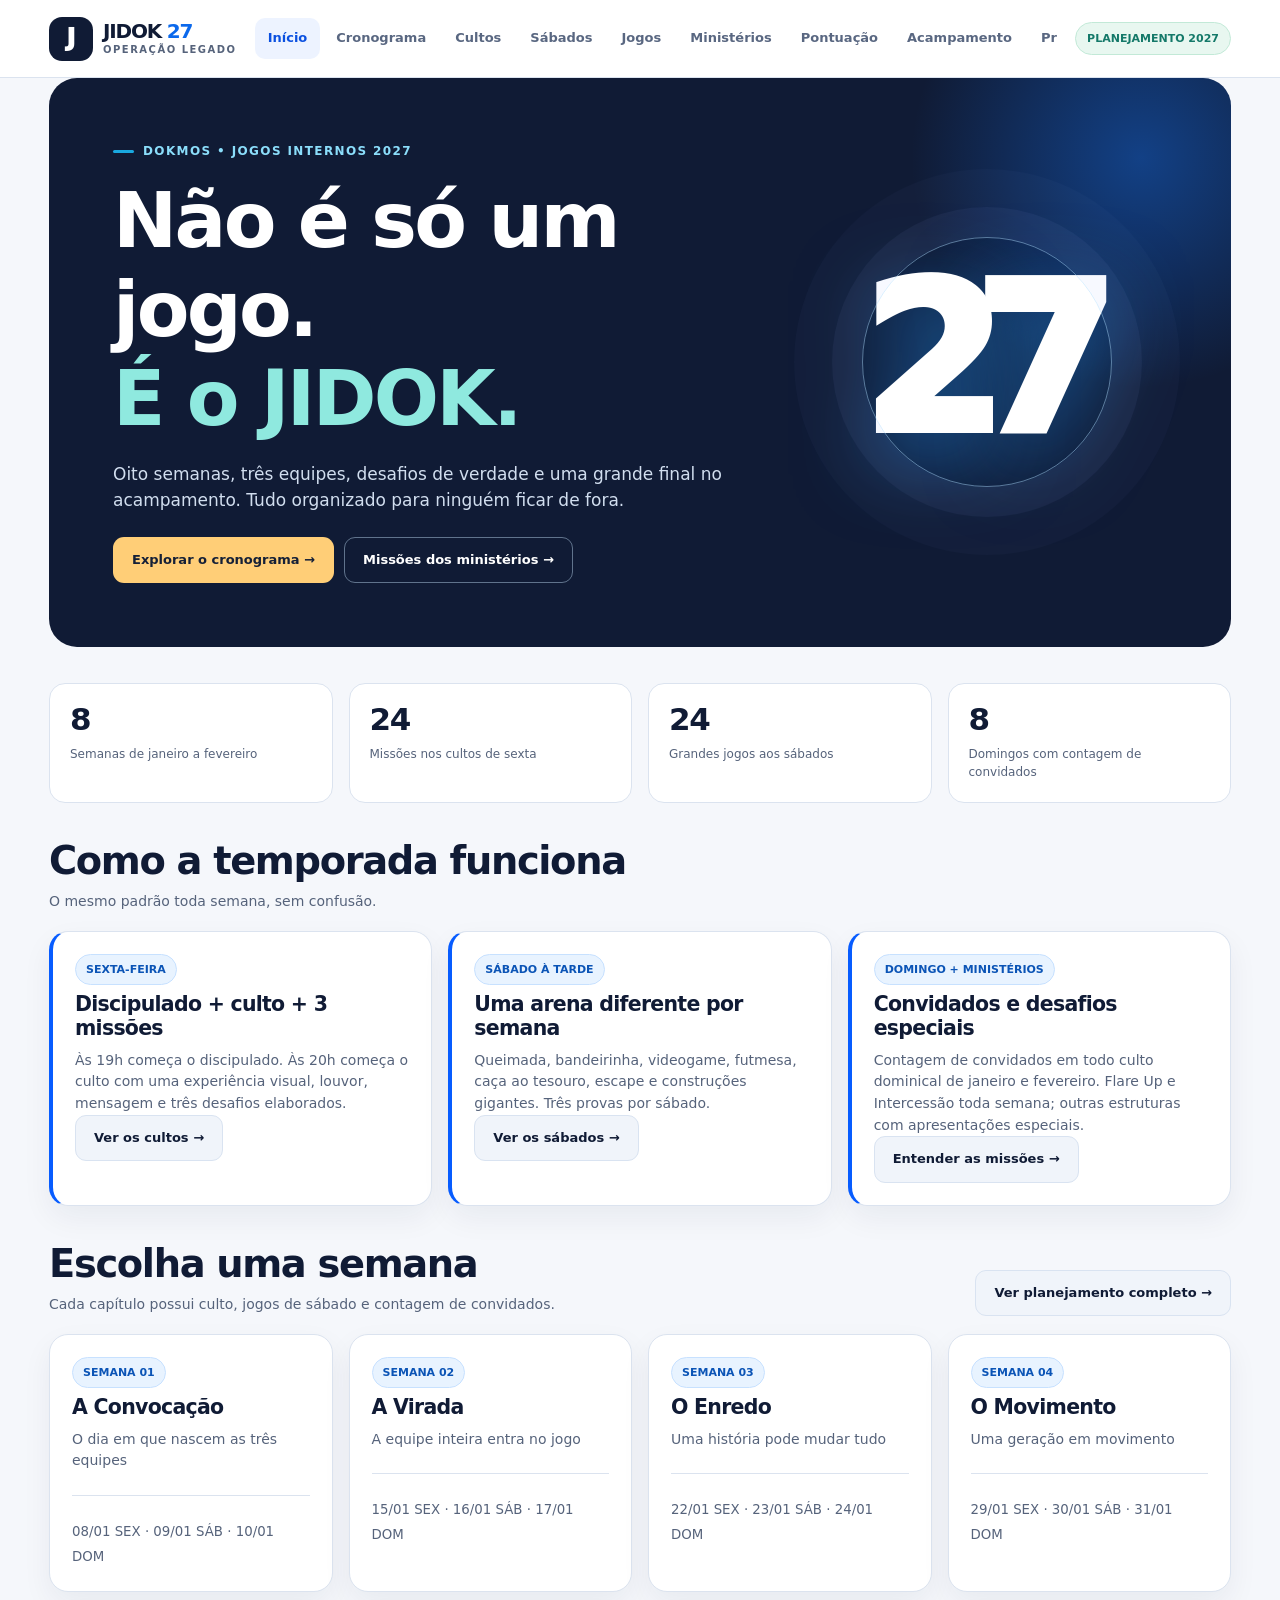
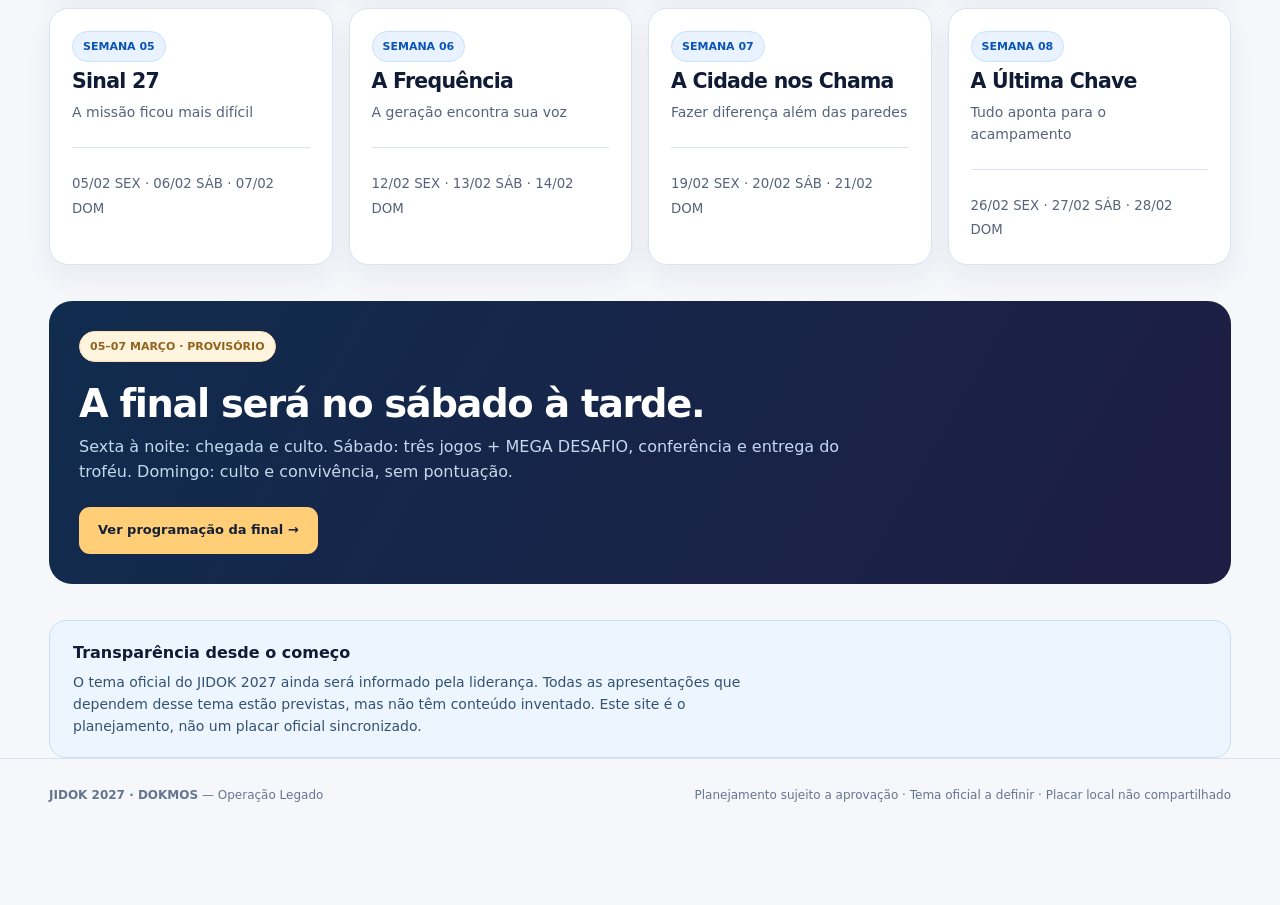
==== commit 34973bc6: "Reformula completamente o site JIDOK 2027 com navegação e layout acessíveis" ====
--- a/index.html
+++ b/index.html
@@ -1,1830 +1,56 @@
 <!doctype html>
 <html lang="pt-BR">
 <head>
-  <meta charset="utf-8" />
-  <meta name="viewport" content="width=device-width, initial-scale=1, viewport-fit=cover" />
-  <meta name="theme-color" content="#0A1120" />
-  <meta name="apple-mobile-web-app-capable" content="yes" />
-  <meta name="apple-mobile-web-app-status-bar-style" content="black-translucent" />
-  <meta name="description" content="Central do JIDOK 2027 — Operação Legado. Calendário, gincanas, missões, pontuação, orçamento e acampamento." />
+  <meta charset="utf-8">
+  <meta name="viewport" content="width=device-width,initial-scale=1,viewport-fit=cover">
+  <meta name="theme-color" content="#101b35">
+  <meta name="apple-mobile-web-app-capable" content="yes">
+  <meta name="apple-mobile-web-app-status-bar-style" content="default">
+  <meta name="description" content="Central oficial de planejamento JIDOK 2027 — cultos, jogos, desafios dos ministérios, domingos, pontuação e final de acampamento.">
+  <meta property="og:title" content="JIDOK 2027 — Operação Legado">
+  <meta property="og:description" content="Uma temporada. Três equipes. Uma história para contar.">
+  <meta property="og:type" content="website">
   <title>JIDOK 2027 | Operação Legado</title>
-  <style>
-:root{--bg:#0a1020;--bg2:#0e1729;--panel:#141e31;--panel2:#17243a;--stroke:#28364e;--text:#f3f6fc;--muted:#9babbe;--soft:#cbd5e6;--cyan:#6dd7ff;--blue:#37b5ff;--orange:#ffad65;--pink:#ff7087;--green:#75de99;--radius:20px;--sidebar:253px;--shadow:0 18px 80px rgba(0,0,0,.22)}
-*{box-sizing:border-box}html{scroll-behavior:smooth}body{margin:0;background:var(--bg);color:var(--text);font:15px/1.55 ui-sans-serif,system-ui,-apple-system,BlinkMacSystemFont,"Segoe UI",sans-serif;-webkit-font-smoothing:antialiased}button,input,select{font:inherit}button{cursor:pointer}a{color:inherit}button:focus-visible,input:focus-visible,select:focus-visible,summary:focus-visible{outline:2px solid var(--cyan);outline-offset:3px}::selection{background:#3aa9ef55}p{margin:0}h1,h2,h3,h4{margin:0;line-height:1.14;letter-spacing:-.035em}h1{font-size:clamp(2.2rem,5vw,4.1rem);font-weight:900}h2{font-size:clamp(1.55rem,3vw,2.2rem)}h3{font-size:1.23rem}small{font-size:.75rem}.app-shell{min-height:100vh;display:flex}.sidebar{background:#0c1424;border-right:1px solid #263449;position:fixed;left:0;top:0;bottom:0;width:var(--sidebar);padding:29px 18px 19px;display:flex;flex-direction:column;z-index:12}.brand-area{display:flex;gap:12px;align-items:center;padding:0 11px 31px;border-bottom:1px solid #233149}.brand-symbol{height:46px;width:46px;background:linear-gradient(155deg,#7be2fa,#3779fb);display:flex;align-items:center;justify-content:center;border-radius:14px;color:#091627;font-size:29px;font-weight:1000;position:relative;transform:rotate(-4deg)}.brand-symbol i{position:absolute;width:12px;height:12px;border:3px solid #07182d;border-radius:50%;bottom:5px;right:5px}.brand-area strong{display:block;font-size:24px;letter-spacing:-.07em;line-height:1.05}.brand-year{color:var(--cyan);margin-left:3px}.brand-area small{display:block;letter-spacing:.19em;color:#96a7bc;font-size:9px;font-weight:800;margin-top:4px}.side-caption{color:#7486a0;font-weight:800;letter-spacing:.15em;font-size:10px;margin:24px 15px 11px}.sidebar-nav{display:flex;flex-direction:column;gap:5px}.nav-link{border:1px solid transparent;border-radius:12px;color:#aebbd0;text-align:left;background:transparent;font-size:13px;font-weight:650;padding:12px 14px;display:flex;align-items:center;gap:13px;transition:.15s}.nav-link span{width:21px;font-size:20px;line-height:1;text-align:center}.nav-link:hover,.nav-link.active{background:#192b40;color:#f5f9ff}.nav-link.active{border-color:#305773;box-shadow:inset 3px 0 #6cd5ff}.side-bottom{margin-top:auto;border-top:1px solid #263449;padding:20px 10px 0}.mini-star{font-size:14px;color:#f5bf72}.mini-star span{font-size:10px;font-weight:900;letter-spacing:.13em;margin-left:3px}.side-bottom p{color:#8698af;font-size:12px;margin:6px 0 14px}.local-notice{display:block;color:#7890a8;font-size:10px}.status-dot{display:inline-block;background:#7dd9a4;width:6px;height:6px;border-radius:50%;margin-right:5px}.main-wrap{margin-left:var(--sidebar);flex:1;min-width:0;display:flex;flex-direction:column}.topbar{min-height:77px;border-bottom:1px solid #26344a;display:flex;justify-content:space-between;align-items:center;padding:0 clamp(22px,4.5vw,66px)}.breadcrumb{font-size:13px;color:#8fa1ba;display:flex;align-items:center;gap:14px}.breadcrumb strong{color:#ecf3ff;font-weight:600}.breadcrumb-chevron{color:#4d637d}.header-actions{display:flex;gap:10px;align-items:center}.season-pill{border:1px solid #306176;background:#14313f;color:#8de4f9;border-radius:999px;padding:7px 12px;font-size:10px;font-weight:850;letter-spacing:.08em}.icon-button{border:1px solid #34445c;background:#182337;color:#dce9f5;border-radius:11px;height:37px;width:38px;font-size:22px}.mobile-logo{display:none}main{width:100%;max-width:1490px;margin:0 auto;padding:32px clamp(22px,4.5vw,66px) 70px;flex:1}.site-footer{display:flex;justify-content:space-between;gap:14px;border-top:1px solid #223047;margin:0 clamp(22px,4.5vw,66px);padding:19px 0 28px;color:#788aa4;font-size:11px}.page-head{display:flex;justify-content:space-between;align-items:end;gap:20px;margin-bottom:26px}.eyebrow{font-size:10px;letter-spacing:.17em;font-weight:900;color:var(--cyan);text-transform:uppercase}.page-head h1{font-size:clamp(2.05rem,4vw,3rem);margin:8px 0}.page-sub{color:var(--muted);max-width:690px;font-size:14px}.eyebrow-line{display:flex;align-items:center;gap:10px}.eyebrow-line:before{content:"";display:inline-block;width:23px;height:2px;background:var(--cyan)}.hero{min-height:358px;border:1px solid #325274;border-radius:25px;background:radial-gradient(circle at 87% 42%,#1979bb40 0,transparent 33%),radial-gradient(circle at 65% 110%,#25448780 0,transparent 42%),linear-gradient(112deg,#142747 2%,#0b182f 70%);padding:clamp(25px,4.5vw,55px);display:grid;grid-template-columns:minmax(0,1.4fr) minmax(200px,.8fr);position:relative;overflow:hidden}.hero:before{content:"";position:absolute;inset:0;opacity:.14;background-image:linear-gradient(#6bc8ff 1px,transparent 1px),linear-gradient(90deg,#6bc8ff 1px,transparent 1px);background-size:40px 40px;mask-image:linear-gradient(90deg,transparent 34%,black)}.hero-copy{position:relative;z-index:2}.hero h1{font-size:clamp(2.7rem,5.5vw,5rem);line-height:1.02;margin:13px 0 18px;max-width:650px}.hero h1 em{color:#8eddf8;font-style:normal}.hero-desc{max-width:490px;color:#c9d7e9;font-size:14px;margin-bottom:24px}.hero-actions{display:flex;gap:10px;flex-wrap:wrap}.btn{border:1px solid transparent;border-radius:11px;padding:11px 17px;font-size:12px;font-weight:850;letter-spacing:.02em;display:inline-flex;align-items:center;justify-content:center;gap:10px;transition:transform .16s,background .16s}.btn:hover{transform:translateY(-1px)}.btn-primary{background:#91e4ff;color:#071b30}.btn-secondary{background:#1f3654;color:#e8f4ff;border-color:#3e5a77}.btn-outline{color:#d4e6fa;background:transparent;border-color:#40516b}.hero-visual{display:flex;align-items:center;justify-content:center;position:relative;z-index:1;min-height:220px}.halo{position:absolute;width:260px;height:260px;border-radius:50%;border:1px solid #5dc7fd54;box-shadow:0 0 0 25px #5dc7fd09,0 0 0 62px #5dc7fd06;transform:rotateX(30deg)}.hero-number{font-size:clamp(7rem,17vw,13rem);font-weight:1000;letter-spacing:-.17em;padding-right:.17em;line-height:.8;color:#f3faff;text-shadow:0 15px 65px #3cbbff69}.orbit-tag{position:absolute;background:#152e49;border:1px solid #4485ad;padding:7px 10px;border-radius:8px;font-weight:850;color:#d5f5ff;letter-spacing:.13em;font-size:9px;box-shadow:0 10px 30px #0006}.orbit-tag.one{top:8%;right:2%}.orbit-tag.two{bottom:10%;left:0}.ribbon{display:flex;flex-wrap:wrap;gap:10px;margin-top:17px}.ribbon-item{background:#172337;border:1px solid #2b3b55;color:#b7cadd;padding:7px 12px;border-radius:999px;font-size:11px;font-weight:700}.metrics{display:grid;grid-template-columns:repeat(4,minmax(0,1fr));gap:13px;margin:18px 0 28px}.metric{background:var(--panel);border:1px solid var(--stroke);padding:18px 20px;border-radius:17px;min-height:117px;position:relative;overflow:hidden}.metric:after{content:"";position:absolute;width:80px;height:80px;border-radius:50%;background:#38689d15;right:-23px;top:-26px}.metric strong{display:block;font-size:31px;letter-spacing:-.06em;line-height:1.1}.metric small{color:#8da1b9;font-size:11px;display:block;margin-top:7px}.metric .top-label{font-size:9px;letter-spacing:.14em;font-weight:900;color:#6daac6;margin-bottom:10px}.section-title{display:flex;align-items:center;justify-content:space-between;gap:18px;margin:31px 0 16px}.section-title h2{font-size:23px}.text-link{border:0;background:none;color:#8fdbff;font-size:12px;font-weight:800;padding:6px}.panel{background:var(--panel);border:1px solid var(--stroke);border-radius:19px;padding:22px}.panel-soft{background:#101c30;border:1px solid #2b3b53;border-radius:17px;padding:19px}.grid-2{display:grid;grid-template-columns:repeat(2,minmax(0,1fr));gap:17px}.grid-3{display:grid;grid-template-columns:repeat(3,minmax(0,1fr));gap:16px}.grid-4{display:grid;grid-template-columns:repeat(4,minmax(0,1fr));gap:14px}.chip{display:inline-flex;align-items:center;gap:5px;border-radius:99px;border:1px solid #34536b;background:#193348;color:#9cdbf4;padding:5px 9px;font-size:10px;font-weight:850;letter-spacing:.04em}.chip-warm{background:#433020;border-color:#765337;color:#ffcb8c}.chip-green{background:#1a3d36;border-color:#2d6857;color:#97f3be}.chip-red{background:#44283a;border-color:#774b66;color:#ffc1d3}.week-card{display:flex;flex-direction:column;gap:10px;padding:19px;background:#151f33;border:1px solid #2c3a52;border-radius:17px;position:relative;overflow:hidden;min-height:195px}.week-card:before{content:"";position:absolute;width:70px;height:70px;background:#5bd0fb0b;border-radius:50%;right:-20px;top:-20px}.week-count{font-size:11px;color:#77d9ff;font-weight:900;letter-spacing:.1em}.week-card h3{font-size:18px}.week-card p{color:#99aabf;font-size:12px;min-height:38px}.week-card-foot{display:flex;align-items:center;justify-content:space-between;margin-top:auto;gap:7px}.week-card button{font-size:11px;border:0;background:transparent;color:#a4e7fd;font-weight:850;padding:5px 0}.week-card time{color:#c2d2e6;font-size:11px}.feature-row{display:grid;grid-template-columns:1.3fr .9fr;gap:17px}.feature-banner{background:linear-gradient(120deg,#1d3757,#152439);border:1px solid #355671;border-radius:20px;padding:27px;min-height:205px}.feature-banner h2{font-size:27px;margin:13px 0 9px}.feature-banner p{color:#c0d0e0;max-width:540px;font-size:13px;margin-bottom:15px}.feature-stat{font-size:33px;color:#a8e9ff;font-weight:900;letter-spacing:-.07em}.feature-stat small{font-size:11px;color:#9eafc5;font-weight:600;letter-spacing:0}.alert{border-radius:13px;border:1px solid #4c614c;background:#20322b;color:#d1e7d5;padding:13px 16px;font-size:12px;display:flex;align-items:start;gap:11px}.alert.info{border-color:#33556e;background:#172e42;color:#c6ddea}.alert.warn{border-color:#6c5934;background:#352c1d;color:#ffe2b2}.alert strong{color:inherit}.alert-icon{font-size:17px;line-height:1.25}.week-picker{display:flex;flex-wrap:wrap;gap:9px;margin-bottom:19px}.week-picker button{border:1px solid #354760;border-radius:11px;background:#152237;color:#abc0d9;padding:11px 15px;font-weight:800;font-size:12px}.week-picker button.active{background:#82dfff;color:#071d31;border-color:#82dfff}.week-detail{padding:28px;background:linear-gradient(135deg,#192d4c,#101b2f 65%);border-radius:20px;border:1px solid #395371;margin-bottom:20px}.week-detail-top{display:flex;justify-content:space-between;gap:14px;align-items:start}.week-detail h2{font-size:clamp(1.85rem,3.6vw,2.6rem);margin:8px 0}.week-detail p{color:#b9cbdf;font-size:13px}.week-info{display:flex;flex-wrap:wrap;gap:9px;margin-top:20px}.week-info span{border:1px solid #49617c;border-radius:8px;padding:7px 11px;font-size:11px;color:#d1e2f4}.day-head{display:flex;gap:14px;align-items:center;margin-bottom:16px}.day-icon{width:42px;height:42px;display:grid;place-items:center;border:1px solid #3d6580;border-radius:13px;background:#1b405b;font-size:22px;color:#a4eaff;flex-shrink:0}.day-head h3{font-size:19px}.day-head p{color:#95abc1;font-size:11px;margin-top:2px}.lead-text{color:#c5d2e3;font-size:13px;margin-bottom:15px}.schedule-text{background:#1b3046;border-radius:10px;border:1px solid #354e68;font-size:12px;color:#c8d7e8;padding:12px 13px;margin-bottom:17px}.game-list{display:grid;gap:11px}.game-row{display:flex;justify-content:space-between;gap:12px;align-items:center;padding:13px 15px;background:#19263a;border:1px solid #2f425a;border-radius:12px}.game-row b{display:block;font-size:13px}.game-row small{display:block;color:#8fa5bc;font-size:11px;margin-top:3px}.game-row button{border:1px solid #395d78;background:#203b53;color:#b8e9fd;font-size:11px;font-weight:750;padding:8px 10px;border-radius:9px;white-space:nowrap}.mission-panel{background:linear-gradient(115deg,#234338,#152b32);border:1px solid #3e6b5b;border-radius:18px;padding:23px}.mission-panel h3{font-size:22px;margin:11px 0 9px}.mission-panel p{color:#d1e4df;font-size:13px}.mission-panel ul{font-size:12px;color:#c6dacf;margin:13px 0;padding-left:20px}.mission-panel li{margin:5px 0}.deadline{font-size:11px;display:inline-block;margin-top:12px;color:#c5f7db;background:#234b3d;border:1px solid #4b8a69;padding:6px 10px;border-radius:10px}.calendar-rhythm{background:#111d30;border:1px solid #2a3b54;border-radius:18px;padding:21px;margin:17px 0}.rhythm-grid{display:grid;grid-template-columns:repeat(2,minmax(0,1fr));gap:13px}.rhythm-column{border-left:2px solid #457d9c;padding-left:14px}.rhythm-column h4{margin-bottom:9px;font-size:13px}.rhythm-line{font-size:12px;display:flex;gap:11px;color:#b2c5d9;margin:6px 0}.rhythm-line b{min-width:44px;color:#8de2fc}.filters{display:flex;flex-wrap:wrap;gap:10px;margin:17px 0 19px}.search-field{position:relative;flex:1;min-width:180px}.search-field input,.select-input,.numeric-input{background:#152137;color:#f2f5fb;border:1px solid #374a64;border-radius:11px;padding:12px 14px;outline:none;max-width:100%;width:100%}.search-field input{padding-left:36px}.search-field:before{content:"⌕";font-size:26px;position:absolute;left:10px;top:1px;color:#7f9bb6}.select-input{max-width:210px;min-width:115px;font-size:12px}.mini-game{background:#151f33;border:1px solid #2d3d56;border-radius:16px;padding:17px;display:flex;flex-direction:column;gap:10px;min-height:170px}.mini-game h3{font-size:17px}.mini-game .meta{color:#90a9c3;font-size:11px}.mini-game .btn{margin-top:auto;align-self:start}.empty-state{padding:35px;border:1px dashed #41627d;border-radius:15px;text-align:center;color:#9db2cc}.structure-card{padding:22px;border:1px solid #30465e;background:#17253a;border-radius:17px;display:flex;flex-direction:column;gap:10px}.structure-number{color:#78d6f7;font-size:10px;font-weight:900;letter-spacing:.14em}.structure-card h3{font-size:22px}.structure-card p{color:#adbfd1;font-size:12px}.structure-card .focus{color:#e7f3ff;font-weight:750}.structure-card button{margin-top:auto;align-self:start}.score-hero{background:radial-gradient(circle at 90% 0%,#366da342,transparent 50%),#142239;border-radius:19px;border:1px solid #355571;padding:25px;margin-bottom:18px}.score-hero h2{margin:6px 0}.score-hero p{color:#aabdd2;font-size:13px}.score-bars{margin:22px 0;display:grid;gap:15px}.score-entry{display:grid;grid-template-columns:175px 1fr 100px;align-items:center;gap:16px}.team-label{display:flex;align-items:center;gap:10px;font-size:13px;font-weight:800}.team-dot{width:11px;height:11px;border-radius:50%;display:inline-block;box-shadow:0 0 0 4px #ffffff0c}.bar-track{background:#26354d;height:11px;border-radius:99px;overflow:hidden}.bar-fill{height:100%;border-radius:99px;transition:width .25s}.score-value{text-align:right;font-size:16px;font-weight:900;font-variant-numeric:tabular-nums}.score-note{color:#91a4b9;font-size:11px}.score-controls{display:flex;gap:9px;flex-wrap:wrap;margin-top:17px}.table-wrap{overflow-x:auto;border-radius:15px;border:1px solid #33445c}.data-table{width:100%;border-collapse:collapse;min-width:565px;font-size:12px}.data-table th{background:#1b2a41;color:#b9cde0;font-size:10px;text-transform:uppercase;letter-spacing:.07em;text-align:left;padding:13px 15px}.data-table td{border-top:1px solid #2e4058;padding:12px 15px;color:#c5d4e7}.data-table tr:nth-child(even) td{background:#142137}.data-table .bold-row td{font-weight:900;color:#effaff;background:#173047}.score-editor{background:#132137;border:1px solid #375574;padding:23px;border-radius:17px;margin-top:16px}.score-editor h3{margin-bottom:7px}.score-editor p{font-size:12px;color:#a8b9ce;margin-bottom:17px}.form-grid{display:grid;grid-template-columns:repeat(3,minmax(0,1fr));gap:13px}.field label{display:block;color:#c0d3e7;font-size:11px;font-weight:700;margin-bottom:6px}.field .field-help{font-size:10px;color:#7894ae;margin-top:5px}.numeric-input{padding:10px 12px}.small-form-row{display:flex;flex-wrap:wrap;gap:11px;align-items:end}.small-form-row .field{flex:1;min-width:140px}.form-actions{display:flex;flex-wrap:wrap;gap:9px;align-items:center;margin-top:18px}.message{margin-top:11px;font-size:12px;color:#9dd7bb;min-height:18px}.month-fieldset{border:1px solid #344a60;padding:17px;border-radius:14px;margin-top:17px}.month-fieldset legend{font-size:12px;color:#aacadf;font-weight:850;padding:0 7px}.table-foot{font-size:11px;color:#90a6bf;margin-top:13px}.score-rule-card{background:#142338;border:1px solid #32455c;border-radius:13px;padding:17px}.score-rule-card b{display:block;font-size:14px;margin-bottom:5px}.score-rule-card small{color:#95aec7;display:block}.rubric{display:grid;grid-template-columns:repeat(5,minmax(0,1fr));gap:9px}.rubric-item{background:#1b2a41;border:1px solid #33475f;border-radius:11px;padding:13px;text-align:center}.rubric-item b{font-size:22px;color:#91e4ff;display:block}.rubric-item span{font-size:10px;color:#acc2d8}.camp-hero{padding:30px;border:1px solid #506b6e;border-radius:22px;background:radial-gradient(circle at 100% 30%,#d78a4530,transparent 40%),linear-gradient(120deg,#2b3347,#111d32);margin-bottom:18px}.camp-hero h2{font-size:clamp(2rem,4vw,3.3rem);margin:10px 0}.camp-hero p{color:#c4d2e0;max-width:660px}.day-timeline{border-left:2px solid #315a75;margin-left:12px;padding:2px 0 2px 23px}.timeline-event{position:relative;padding:3px 0 22px}.timeline-event:before{content:"";position:absolute;height:10px;width:10px;border-radius:50%;background:#7cd8fa;left:-29px;top:7px;box-shadow:0 0 0 5px #162c43}.timeline-event small{color:#7ad7f4;font-weight:800;letter-spacing:.05em}.timeline-event h4{font-size:16px;margin:4px 0 7px}.timeline-event p{font-size:12px;color:#aebed2}.budget-hero{display:grid;grid-template-columns:1fr auto;gap:16px;align-items:center;padding:24px;background:#16283b;border:1px solid #35516a;border-radius:19px}.budget-hero .total{font-size:clamp(1.8rem,4vw,2.7rem);font-weight:900;color:#a7eafe;letter-spacing:-.05em}.budget-hero p{font-size:12px;color:#a8bed0}.budget-input{background:#18283c;border:1px solid #3a5069;color:#ebf5ff;border-radius:9px;padding:8px 10px;width:125px;text-align:right}.budget-cards{display:grid;grid-template-columns:repeat(2,minmax(0,1fr));gap:17px}.budget-sum{font-size:25px;color:#b6edff;font-weight:900}.check-group{background:#162237;border:1px solid #304258;padding:21px;border-radius:16px}.check-group h3{font-size:17px;margin-bottom:14px}.check-item{display:flex;align-items:start;gap:11px;color:#c9d6e7;font-size:12px;padding:9px 0;border-bottom:1px solid #2b3b52;cursor:pointer}.check-item:last-child{border:0}.check-item input{accent-color:#6bcced;width:17px;height:17px;margin:2px 0 0}.check-item input:checked + span{text-decoration:line-through;color:#728ba3}.faq-item{border:1px solid #34445c;border-radius:12px;background:#18273c;margin-bottom:9px;overflow:hidden}.faq-item summary{list-style:none;cursor:pointer;padding:15px 17px;font-size:13px;font-weight:800;display:flex;align-items:center;justify-content:space-between}.faq-item summary:after{content:"+";font-size:20px;color:#7fdaf8}.faq-item[open] summary:after{content:"−"}.faq-item p{padding:0 17px 16px;color:#adbed2;font-size:12px}.policy-list{padding-left:19px;color:#b8cadd;font-size:12px}.policy-list li{margin:9px 0}.divider{height:1px;background:#2d4057;margin:19px 0}.modal-layer[hidden],.mobile-more[hidden]{display:none!important}.modal-layer{position:fixed;inset:0;z-index:50;display:grid;place-items:center;padding:20px}.modal-scrim{position:absolute;inset:0;background:#040811cc;backdrop-filter:blur(6px)}.modal-card{position:relative;width:min(100%,680px);max-height:min(90dvh,780px);overflow:auto;background:#16233a;border:1px solid #53708b;box-shadow:var(--shadow);padding:25px;border-radius:21px}.modal-top{display:flex;justify-content:space-between;align-items:start;gap:16px;margin-bottom:15px}.modal-top h2{font-size:26px;margin:8px 0}.modal-close,.mobile-more-head button{background:#253b55;border:1px solid #47647b;color:#f2f7fc;font-size:25px;border-radius:11px;width:38px;height:38px;line-height:1}.modal-block{margin:17px 0}.modal-block h4{font-size:13px;margin-bottom:8px;color:#aee6fd;letter-spacing:.04em}.modal-block p,.modal-block ol,.modal-block ul{color:#c2d2e5;font-size:13px}.modal-block li{margin:8px 0}.modal-metrics{display:flex;flex-wrap:wrap;gap:8px}.modal-metrics span{border:1px solid #3d5873;color:#bdd4e5;border-radius:9px;padding:7px 9px;font-size:11px}.mobile-more,.bottom-nav{display:none}.hidden{display:none!important}.mt0{margin-top:0!important}.mb0{margin-bottom:0!important}.mt16{margin-top:16px}.mt24{margin-top:24px}.lead{color:#bdd0e4;font-size:13px}.muted{color:#96aac2}.small-caps{font-size:10px;font-weight:900;letter-spacing:.12em;color:#8cb4ca}.soft-line{color:#c8d8e9;font-size:12px}.color-dot{display:inline-block;height:8px;width:8px;border-radius:50%;margin-right:6px}
-@media(max-width:1180px){.grid-4{grid-template-columns:repeat(2,1fr)}.form-grid{grid-template-columns:repeat(2,1fr)}.rubric{grid-template-columns:repeat(3,1fr)}.feature-row{grid-template-columns:1fr 1fr}.hero-visual .halo{width:200px;height:200px}}
-@media(max-width:900px){:root{--sidebar:214px}.sidebar{padding-left:12px;padding-right:12px}.nav-link{padding:11px 9px;gap:9px}.topbar{padding-left:23px;padding-right:23px}main{padding-left:23px;padding-right:23px}.metrics{grid-template-columns:repeat(2,1fr)}.hero{grid-template-columns:1.25fr .75fr}.hero-number{font-size:8rem}.feature-row{grid-template-columns:1fr}.grid-3{grid-template-columns:repeat(2,1fr)}.site-footer{margin-left:23px;margin-right:23px}}
-@media(max-width:760px){.sidebar{display:none}.main-wrap{margin-left:0}.topbar{position:sticky;top:0;z-index:20;background:#0d1627f5;backdrop-filter:blur(15px);min-height:66px;padding:0 19px}.mobile-logo{display:flex;align-items:center;gap:10px;letter-spacing:-.04em;font-size:19px;font-weight:950}.mobile-logo strong{color:var(--cyan)}.mobile-brand-mark{height:34px;width:34px;border-radius:10px;background:linear-gradient(135deg,#9ae9ff,#397cff);color:#0a1c2f;display:grid;place-items:center;font-weight:1000;font-size:23px}.breadcrumb{display:none}.season-pill{font-size:9px;padding:5px 8px}.icon-button{width:33px;height:33px;font-size:19px}.bottom-nav{display:grid;grid-template-columns:repeat(5,1fr);position:fixed;bottom:0;left:0;right:0;z-index:25;background:#101b2eee;border-top:1px solid #384b65;backdrop-filter:blur(20px);padding:7px 6px calc(7px + env(safe-area-inset-bottom))}.bottom-link{border:0;background:transparent;display:flex;flex-direction:column;align-items:center;justify-content:center;gap:1px;min-height:49px;color:#90a4bd}.bottom-link>span{font-size:22px;line-height:1.1}.bottom-link small{font-size:10px;font-weight:750}.bottom-link.active{color:#8bdffc}.mobile-more{display:block;position:fixed;bottom:calc(63px + env(safe-area-inset-bottom));left:12px;right:12px;background:#17263c;border:1px solid #4d6480;box-shadow:0 16px 40px #000a;z-index:26;border-radius:17px;padding:15px}.mobile-more-head{display:flex;align-items:center;justify-content:space-between;margin-bottom:7px}.mobile-more-head button{width:30px;height:30px;font-size:21px}.mobile-more>button{display:flex;width:100%;justify-content:space-between;background:transparent;color:#e1edf9;border:0;border-bottom:1px solid #2c4259;padding:14px 6px;text-align:left;font-size:13px;font-weight:750}.mobile-more>button:last-child{border-bottom:0}.mobile-more>button span{color:#84d9fc}main{padding:23px 15px 108px}.site-footer{margin:0 15px;padding-bottom:108px;flex-direction:column;gap:4px}.hero{grid-template-columns:1fr;padding:27px 23px;min-height:420px}.hero h1{font-size:clamp(2.4rem,10vw,3.8rem)}.hero-desc{font-size:13px}.hero-visual{min-height:130px;justify-content:end;margin-top:-12px}.hero-number{font-size:7.5rem}.hero-visual .halo{width:145px;height:145px;right:24px}.orbit-tag.one{right:1%;top:10%}.orbit-tag.two{bottom:3%;left:auto;right:39%}.metrics{gap:10px;margin:12px 0 21px}.metric{min-height:106px;padding:15px}.metric strong{font-size:29px}.section-title{margin-top:26px}.grid-4,.grid-3,.grid-2,.budget-cards{grid-template-columns:1fr}.week-card{min-height:160px}.week-card p{min-height:auto}.page-head{display:block}.page-head h1{font-size:2.13rem}.panel{padding:18px}.week-detail{padding:21px}.week-info span{font-size:10px}.rhythm-grid{grid-template-columns:1fr;gap:17px}.form-grid{grid-template-columns:1fr}.score-entry{grid-template-columns:110px 1fr 72px;gap:9px}.score-value{font-size:13px}.score-hero{padding:18px}.rubric{grid-template-columns:repeat(2,1fr)}.budget-hero{grid-template-columns:1fr}.budget-input{width:92px}.modal-layer{padding:8px}.modal-card{max-height:92dvh;border-radius:16px;padding:19px}.modal-top h2{font-size:23px}.filters{gap:8px}.filters .select-input{max-width:none;flex:1}.search-field{flex:1 0 100%}.game-row{padding:12px;align-items:start;gap:7px}.game-row button{padding:8px 8px;font-size:10px}.topbar .season-pill{display:none}}
-@media(min-width:761px){.bottom-nav{display:none!important}}
-@media print{body{background:white;color:#111} .sidebar,.topbar,.bottom-nav,.mobile-more,.site-footer,.hero-actions,.text-link,.btn,.filters,.score-editor,.icon-button{display:none!important} .main-wrap{margin:0}main{padding:0;width:100%;max-width:none}.panel,.metric,.week-card,.week-detail,.mini-game,.structure-card,.score-hero,.camp-hero,.mission-panel,.budget-hero,.check-group,.hero{background:white!important;color:#111!important;border:1px solid #bbb!important;box-shadow:none!important;break-inside:avoid} p,.lead,.muted,.page-sub,.panel p,.mini-game p,.week-card p,.mission-panel p{color:#333!important}.hero h1{font-size:35px}.hero-visual{display:none}.grid-4{grid-template-columns:repeat(2,1fr)} }
-
-</style>
+  <link rel="stylesheet" href="./styles.css?v=3">
+  <script src="./app.js?v=3" defer></script>
 </head>
 <body>
-  <div class="app-shell">
-    <aside class="sidebar" aria-label="Navegação principal">
-      <div class="brand-area">
-        <div class="brand-symbol" aria-hidden="true"><span>J</span><i></i></div>
-        <div><strong>JIDOK<span class="brand-year">27</span></strong><small>OPERAÇÃO LEGADO</small></div>
-      </div>
-      <div class="side-caption">CENTRAL DA TEMPORADA</div>
-      <nav class="sidebar-nav" id="desktopNav">
-        <button data-route="inicio" class="nav-link active"><span>◈</span> Visão geral</button>
-        <button data-route="agenda" class="nav-link"><span>▦</span> Cronograma</button>
-        <button data-route="provas" class="nav-link"><span>✳</span> Gincanas</button>
-        <button data-route="estruturas" class="nav-link"><span>◇</span> Estruturas</button>
-        <button data-route="placar" class="nav-link"><span>▥</span> Placar & pontos</button>
-        <button data-route="acampamento" class="nav-link"><span>⚑</span> Acampamento</button>
-        <button data-route="orcamento" class="nav-link"><span>▤</span> Orçamento</button>
-        <button data-route="organizacao" class="nav-link"><span>☷</span> Organização & regras</button>
+  <a class="skip" href="#app">Pular para o conteúdo</a>
+  <header class="site-header">
+    <div class="shell header-inner">
+      <a class="brand" href="#inicio" aria-label="JIDOK 2027, voltar ao início">
+        <div class="brand-mark" aria-hidden="true">J</div>
+        <div><b>JIDOK <span style="color:#0b69ec">27</span></b><small>Operação Legado</small></div>
+      </a>
+      <nav class="desktop-nav" aria-label="Seções do site">
+        <button class="nav-btn active" data-nav="inicio" data-go="inicio">Início</button>
+        <button class="nav-btn" data-nav="agenda" data-go="agenda">Cronograma</button>
+        <button class="nav-btn" data-nav="cultos" data-go="cultos">Cultos</button>
+        <button class="nav-btn" data-nav="sabados" data-go="sabados">Sábados</button>
+        <button class="nav-btn" data-nav="jogos" data-go="jogos">Jogos</button>
+        <button class="nav-btn" data-nav="ministerios" data-go="ministerios">Ministérios</button>
+        <button class="nav-btn" data-nav="placar" data-go="placar">Pontuação</button>
+        <button class="nav-btn" data-nav="acampamento" data-go="acampamento">Acampamento</button>
+        <button class="nav-btn" data-nav="operacao" data-go="operacao">Produção</button>
       </nav>
-      <div class="side-bottom">
-        <div class="mini-star">✦ <span>UM LEGADO COMEÇA AQUI</span></div>
-        <p>Três times, uma geração, uma história.</p>
-        <span class="local-notice"><span class="status-dot"></span> Protótipo offline · dados locais</span>
-      </div>
-    </aside>
-
-    <div class="main-wrap">
-      <header class="topbar">
-        <div class="mobile-logo"><div class="mobile-brand-mark">J</div><span>JIDOK <strong>27</strong></span></div>
-        <div class="breadcrumb"><span>JIDOK 2027</span><span class="breadcrumb-chevron">/</span><strong id="currentSection">Visão geral</strong></div>
-        <div class="header-actions"><span class="season-pill">● TEMPORADA 2027</span><button class="icon-button" data-action="print" title="Imprimir esta página" aria-label="Imprimir">⎙</button></div>
-      </header>
-      <main id="app" tabindex="-1" aria-live="polite"></main>
-      <footer class="site-footer"><span>JIDOK 2027 · Operação Legado</span><span>Planejamento proposto · datas do acampamento a confirmar</span></footer>
+      <span class="header-status">PLANEJAMENTO 2027</span>
     </div>
-  </div>
-
-  <nav class="bottom-nav" aria-label="Navegação para celular">
-    <button class="bottom-link active" data-route="inicio"><span>◈</span><small>Início</small></button>
-    <button class="bottom-link" data-route="agenda"><span>▦</span><small>Agenda</small></button>
-    <button class="bottom-link" data-route="provas"><span>✳</span><small>Provas</small></button>
-    <button class="bottom-link" data-route="placar"><span>▥</span><small>Placar</small></button>
-    <button class="bottom-link" data-action="more" aria-expanded="false" aria-controls="mobileMore"><span>☷</span><small>Mais</small></button>
+  </header>
+  <main id="app" class="shell" tabindex="-1" aria-live="polite">
+    <section class="card"><h1>JIDOK 2027</h1><p>Carregando programação...</p></section>
+  </main>
+  <footer class="footer">
+    <div class="shell">
+      <span><b>JIDOK 2027 · DOKMOS</b> — Operação Legado</span>
+      <span>Planejamento sujeito a aprovação · Tema oficial a definir · Placar local não compartilhado</span>
+    </div>
+  </footer>
+  <nav class="mobile-nav" aria-label="Navegação para celular">
+    <button data-nav="inicio" data-go="inicio"><span>⌂</span>Início</button>
+    <button data-nav="agenda" data-go="agenda"><span>▦</span>Agenda</button>
+    <button data-nav="jogos" data-go="jogos"><span>★</span>Jogos</button>
+    <button data-nav="placar" data-go="placar"><span>▥</span>Pontos</button>
+    <button data-nav="mais" data-go="mais"><span>☰</span>Mais</button>
   </nav>
-  <div class="mobile-more" id="mobileMore" hidden>
-    <div class="mobile-more-head"><strong>Explorar a central</strong><button data-action="more" aria-label="Fechar menu">×</button></div>
-    <button data-route="estruturas">◇ Estruturas e missões <span>›</span></button>
-    <button data-route="acampamento">⚑ Grande final <span>›</span></button>
-    <button data-route="orcamento">▤ Orçamento <span>›</span></button>
-    <button data-route="organizacao">☷ Organização e regras <span>›</span></button>
-  </div>
-
-  <div class="modal-layer" id="modalLayer" hidden role="presentation">
-    <div class="modal-scrim" data-action="close-modal"></div>
-    <div class="modal-card" role="dialog" aria-modal="true" aria-labelledby="modalTitle">
-      <div class="modal-top"><div><span class="eyebrow" id="modalEyebrow">REGULAMENTO</span><h2 id="modalTitle"></h2></div><button class="modal-close" data-action="close-modal" aria-label="Fechar detalhes">×</button></div>
-      <div id="modalContent"></div>
-    </div>
-  </div>
-
-  <script id="jidok-data" type="application/json">{
-  "name": "JIDOK 2027 — Operação Legado",
-  "tagline": "3 equipes. 8 estruturas. 8 semanas. 1 legado.",
-  "start": "2027-01-08",
-  "end": "2027-03-07",
-  "weeks": [
-    {
-      "id": 1,
-      "friday": "2027-01-08",
-      "saturday": "2027-01-09",
-      "chapter": "A Convocação",
-      "subtitle": "O começo de uma história que será lembrada.",
-      "structure": "IMS · Mídias",
-      "verse": "1 Timóteo 4:12",
-      "costume": "Guerra das cores: uniforme, bandeira e grito de guerra",
-      "place": "Igreja",
-      "sermon": "Abertura cinematográfica: corredor das equipes, vídeo de contagem regressiva, apresentação dos três líderes e revelação das oito chaves do Legado.",
-      "service": "19h00 discipulado; 20h00 entrada dos times, bandeiras e gritos; 20h18 louvor; 20h33 Território 27; 20h45 O Cofre 27; 20h57 Totem dos Líderes; 21h09 palavra; 21h32 oração e ministração; 21h48 placar e anúncio.",
-      "saturdayGames": [
-        {
-          "title": "Bandeirinha Estourou",
-          "kind": "Estratégia",
-          "participants": "6 por equipe, duas equipes por rodada",
-          "duration": "3 rodadas de 5 min",
-          "supplies": "Bandeiras, cones, 3 balões ou alvos de papel por base",
-          "steps": [
-            "Delimite duas bases e uma área neutra.",
-            "Cada equipe protege sua bandeira e seus três alvos.",
-            "Ao capturar a bandeira adversária e levá-la à própria base, ganha o direito de retirar um alvo rival.",
-            "Faça três confrontos: A×B, A×C, B×C."
-          ],
-          "win": "Mais alvos conquistados; em empate, menos tempo de captura.",
-          "safety": "Sem puxões, contato físico ou estourar balões perto do rosto."
-        },
-        {
-          "title": "Torre Impossível",
-          "kind": "Coordenação",
-          "participants": "4–6 por equipe",
-          "duration": "8 min",
-          "supplies": "Copos descartáveis reutilizáveis, cordas e elásticos",
-          "steps": [
-            "Prenda seis cordões a um elástico largo.",
-            "Cada participante segura apenas uma corda.",
-            "Abram e fechem o elástico em equipe para mover os copos.",
-            "Montem uma torre de seis copos sem usar as mãos diretamente."
-          ],
-          "win": "Torre mais alta e estável; empate pelo menor tempo.",
-          "safety": "Sem empurrões, exposição desnecessária ou disputas fora da área sinalizada."
-        },
-        {
-          "title": "Bola Sem Mãos",
-          "kind": "Coordenação",
-          "participants": "3 duplas por equipe",
-          "duration": "8 min",
-          "supplies": "Bolas leves e cones",
-          "steps": [
-            "Marque um caminho com cones.",
-            "Cada dupla mantém a bola entre ombros ou costas, sem segurá-la com mãos.",
-            "Ao cair, reinicia a partir do último cone.",
-            "Três duplas percorrem o trajeto em revezamento."
-          ],
-          "win": "Menor tempo com trajeto completo.",
-          "safety": "Não correr com bola junto ao pescoço; adaptar para quem precisar."
-        },
-        {
-          "title": "Ponte Proibida",
-          "kind": "Estratégia",
-          "participants": "6 por equipe",
-          "duration": "10 min",
-          "supplies": "Placas rígidas de EVA ou papelão e fita para limites",
-          "steps": [
-            "Defina uma pista como “rio”.",
-            "Entregue cinco placas a cada equipe.",
-            "Todos devem atravessar pisando somente nas placas.",
-            "Se alguém pisar fora, retorna à última marca."
-          ],
-          "win": "Menor tempo para toda a equipe atravessar.",
-          "safety": "Sem saltos perigosos ou materiais escorregadios."
-        }
-      ],
-      "mission": {
-        "objective": "Criar a identidade audiovisual do time",
-        "brief": "Apresentar visualmente a equipe e seu propósito.",
-        "steps": [
-          "Escolher cores, nome provisório ou definitivo e responsáveis.",
-          "Criar uma bandeira com material simples e um grito de guerra de até 45 segundos.",
-          "Gravar trailer vertical de até 45 segundos, com legendas e autorização de imagem.",
-          "Enviar o vídeo ao responsável pela IMS antes da abertura."
-        ],
-        "deliverable": "Bandeira física + grito + vídeo até 45 s",
-        "judging": "Clareza, criatividade, participação e cumprimento do prazo.",
-        "care": "Usar apenas imagens e músicas autorizadas; não exigir edição profissional."
-      },
-      "special": "A bandeira e o grito são apresentados nesta primeira sexta. Os três times começam com 0 pontos oficiais.",
-      "fridayGames": [
-        {
-          "title": "Território 27: o mapa gigante",
-          "kind": "Estratégia",
-          "participants": "6 representantes diferentes por equipe; torcida decifra pistas",
-          "duration": "10–12 min",
-          "supplies": "Mapa grande feito com fita no chão, 15 cartões de símbolos, três placas de equipe",
-          "steps": [
-            "Monte no chão uma grade de nove casas, com pistas escondidas em cartões nas bordas; cada time recebe uma cor.",
-            "Apresente no telão ou leia uma sequência de três enigmas bíblicos de dificuldade crescente; cada resposta revela uma coordenada.",
-            "Um representante por rodada corre apenas até a casa marcada, pega uma peça e volta para o grupo montar o mapa.",
-            "O grupo deve formar uma frase escondida com as três peças e levantar sua placa quando concluir."
-          ],
-          "win": "Primeira frase completa e correta; depois menor tempo com mais peças válidas.",
-          "safety": "Proibido correr entre as equipes ou invadir a área de outra; percurso livre e sem escadas.",
-          "highlight": "A igreja inteira vê o mapa se formando ao vivo.",
-          "variant": "Sem telão: substitua as pistas digitais por envelopes e cartões impressos.",
-          "moment": "20h33",
-          "order": 1,
-          "points": "1º 40 • 2º 30 • 3º 20 pontos. Empate: critérios descritos nesta ficha; decisão registrada pela arbitragem."
-        },
-        {
-          "title": "O Cofre 27: invasão de códigos",
-          "kind": "Enigma",
-          "participants": "5 por equipe, com apoio da torcida para consultas",
-          "duration": "10–12 min",
-          "supplies": "Três kits de envelopes idênticos, cartões de cifras e caixa cenográfica",
-          "steps": [
-            "Prepare três envelopes por equipe: um desafio de localização bíblica, uma cifra por substituição e um quebra-cabeça visual.",
-            "Entregue o primeiro envelope simultaneamente; o fiscal libera o seguinte apenas com resposta conferida.",
-            "Cada solução revela um dígito ou símbolo; as três juntas formam a senha do cofre.",
-            "Um jogador apresenta a senha ao fiscal. Registre o tempo em uma planilha simples."
-          ],
-          "win": "Ordem de conclusão correta; empate decidido por menos dicas utilizadas.",
-          "safety": "Nada fica realmente trancado, e pistas ficam em locais acessíveis.",
-          "highlight": "O telão exibe a contagem regressiva e o alarme fictício do cofre.",
-          "variant": "Sem telão: substitua as pistas digitais por envelopes e cartões impressos.",
-          "moment": "20h45",
-          "order": 2,
-          "points": "1º 40 • 2º 30 • 3º 20 pontos. Empate: critérios descritos nesta ficha; decisão registrada pela arbitragem."
-        },
-        {
-          "title": "Totem dos Líderes",
-          "kind": "Cooperação",
-          "participants": "Líder + 6 integrantes por time; rodízio obrigatório",
-          "duration": "10–12 min",
-          "supplies": "Copos grandes, três bases leves, argolas de EVA, fita para demarcar",
-          "steps": [
-            "Cada equipe recebe um totem de papelão desmontado e seis peças distribuídas em estações.",
-            "Os jogadores precisam buscar as peças em revezamento, mas só podem passá-las por cima da cabeça ao colega seguinte.",
-            "O líder não pode tocar nas peças: deve orientar a montagem apenas com a voz.",
-            "Ganha a equipe que erguer corretamente o totem e apresentar sua bandeira."
-          ],
-          "win": "Primeiro totem completo e estável; em empate, menor número de penalidades por toque do líder.",
-          "safety": "Totens leves e baixos; ninguém sobe em cadeiras.",
-          "highlight": "Os líderes assumem o comando sem poder fazer a tarefa pelos adolescentes.",
-          "variant": "Sem telão: substitua as pistas digitais por envelopes e cartões impressos.",
-          "moment": "20h57",
-          "order": 3,
-          "points": "1º 40 • 2º 30 • 3º 20 pontos. Empate: critérios descritos nesta ficha; decisão registrada pela arbitragem."
-        }
-      ],
-      "fridayConcept": "A abertura das três bandeiras, a revelação dos times e três disputas para conquistar o primeiro território."
-    },
-    {
-      "id": 2,
-      "friday": "2027-01-15",
-      "saturday": "2027-01-16",
-      "chapter": "O Movimento",
-      "subtitle": "Uma geração que se expressa com propósito.",
-      "structure": "SOS · Dança",
-      "verse": "Romanos 12:2",
-      "costume": "Movimento: acessórios e visual criativo",
-      "place": "Igreja",
-      "sermon": "Culto Além das Palavras: apresentação da SOS, mensagem sobre identidade e encenação por movimentos durante momentos combinados.",
-      "service": "19h00 discipulado; 20h00 abertura; 20h07 louvor; 20h25 desafio 1; 20h37 desafio 2; 20h49 desafio 3; 21h01 palavra; 21h30 oração e ministração; 21h47 placar e anúncios.",
-      "saturdayGames": [
-        {
-          "title": "Dança Congelante",
-          "kind": "Criatividade",
-          "participants": "6 por equipe",
-          "duration": "10 min",
-          "supplies": "Som e músicas autorizadas",
-          "steps": [
-            "Todos dançam em área delimitada.",
-            "Quando a música parar, permanecem imóveis por três segundos.",
-            "Faça quatro rodadas com músicas e comandos diferentes.",
-            "Os jurados avaliam sincronia, envolvimento e criatividade."
-          ],
-          "win": "Notas dos jurados, não habilidade técnica individual.",
-          "safety": "Movimentos voluntários e adaptados; sem constranger quem não dança."
-        },
-        {
-          "title": "Queimada com Retorno",
-          "kind": "Esporte",
-          "participants": "6 por lado; rodízio entre os três times",
-          "duration": "3 jogos de 6 min",
-          "supplies": "Bolas de espuma, cones e coletes",
-          "steps": [
-            "Organize partidas A×B, A×C e B×C.",
-            "Atingido abaixo do ombro sai temporariamente.",
-            "Uma bola adversária agarrada no ar devolve o primeiro eliminado do time ao jogo.",
-            "Termina após seis minutos."
-          ],
-          "win": "Mais jogadores ativos; empate por número de eliminações.",
-          "safety": "Bolas macias; arremessos na cabeça são falta."
-        },
-        {
-          "title": "Futmesa de Abertura",
-          "kind": "Esporte",
-          "participants": "2 por equipe",
-          "duration": "3 jogos até 7 pontos",
-          "supplies": "Mesa apropriada de futmesa e bola",
-          "steps": [
-            "Use rodízio A×B, A×C, B×C.",
-            "Até três toques por lado antes de devolver.",
-            "Mãos e braços não são permitidos.",
-            "Um fiscal registra pontos."
-          ],
-          "win": "Mais vitórias, depois saldo de pontos.",
-          "safety": "Mesa firme e espaço livre de obstáculos."
-        },
-        {
-          "title": "Versículo Embaralhado",
-          "kind": "Bíblia",
-          "participants": "5 por equipe",
-          "duration": "8 min",
-          "supplies": "Cartões com palavras de versículos e Bíblias",
-          "steps": [
-            "Entregue as palavras embaralhadas de um mesmo texto para cada equipe.",
-            "Os participantes correm em revezamento até a mesa de cartões.",
-            "Montam o versículo e citam a referência.",
-            "Fiscal confere pontuação e texto."
-          ],
-          "win": "Texto correto em menor tempo.",
-          "safety": "É permitido consultar Bíblia impressa; usar trajetos sem risco de queda."
-        }
-      ],
-      "mission": {
-        "objective": "Expressar uma mensagem bíblica pelo movimento",
-        "brief": "Criar uma apresentação acessível a dançarinos e não dançarinos.",
-        "steps": [
-          "Escolher passagem e ideia central.",
-          "Criar movimentos simples que todos consigam executar.",
-          "Ensaiar uma apresentação de 60 a 90 segundos.",
-          "Explicar, em uma frase, a mensagem transmitida."
-        ],
-        "deliverable": "Apresentação ao vivo de até 90 s",
-        "judging": "Compreensão da mensagem, inclusão e criatividade.",
-        "care": "Não pontuar técnica de dança ou figurino caro."
-      },
-      "special": "",
-      "fridayGames": [
-        {
-          "title": "Batalha das Sombras",
-          "kind": "Movimento",
-          "participants": "7 por equipe, com papéis de movimento e coordenação",
-          "duration": "10–12 min",
-          "supplies": "Lençol branco, luminária LED ou projetor emprestado, cartões de poses",
-          "steps": [
-            "Coloque o lençol iluminado ou uma área demarcada para silhuetas visíveis.",
-            "Mostre uma sequência de cinco poses simples; a equipe tem 45 segundos para memorizar.",
-            "Os sete representantes reproduzem a sequência juntos em até 60 segundos, enquanto um jurado marca o número de acertos.",
-            "Uma segunda rodada usa poses criadas pelo próprio time, trocando representantes."
-          ],
-          "win": "Mais sequências corretas e sincronia; empate por melhor participação coletiva.",
-          "safety": "Movimentos de baixa intensidade, sem acrobacias nem luz apontada diretamente aos olhos.",
-          "highlight": "As sombras viram um espetáculo coletivo no palco.",
-          "variant": "Sem telão: substitua as pistas digitais por envelopes e cartões impressos.",
-          "moment": "20h25",
-          "order": 1,
-          "points": "1º 40 • 2º 30 • 3º 20 pontos. Empate: critérios descritos nesta ficha; decisão registrada pela arbitragem."
-        },
-        {
-          "title": "O Controle Quebrado",
-          "kind": "Movimento",
-          "participants": "8 por equipe, grupos trocados a cada rodada",
-          "duration": "10–12 min",
-          "supplies": "Cartazes gigantes: PLAY, PAUSE, REVERSE, SLOW e TURBO",
-          "steps": [
-            "O apresentador mostra a sequência de comandos antes da prova: caminhar, voltar um passo, congelar, câmera lenta ou acelerar passos no lugar.",
-            "Todos os integrantes do time devem reagir aos cartões sem se desconectar do grupo.",
-            "A cada 20 segundos, o comando muda e um fiscal pontua a quantidade de pessoas que executam juntas.",
-            "Na rodada final, o narrador combina dois comandos e os times precisam improvisar uma transição."
-          ],
-          "win": "Mais execuções sincronizadas; empate pelo menor número de comandos perdidos.",
-          "safety": "Turbo significa apenas passos rápidos no lugar; sem empurrões ou cambalhotas.",
-          "highlight": "O telão simula um controle remoto com defeito e efeitos sonoros.",
-          "variant": "Sem telão: substitua as pistas digitais por envelopes e cartões impressos.",
-          "moment": "20h37",
-          "order": 2,
-          "points": "1º 40 • 2º 30 • 3º 20 pontos. Empate: critérios descritos nesta ficha; decisão registrada pela arbitragem."
-        },
-        {
-          "title": "Clipe Impossível: 60 segundos",
-          "kind": "Criatividade",
-          "participants": "8 a 12 por equipe; pelo menos 4 estreantes",
-          "duration": "10–12 min",
-          "supplies": "Três sacolas com objetos leves, cartões com emoções e tema bíblico",
-          "steps": [
-            "Cada time sorteia três elementos: objeto, emoção e mensagem bíblica.",
-            "Conceda 90 segundos para criar uma sequência de movimento, gestos ou dança que inclua todos os elementos.",
-            "Cada grupo apresenta até 60 segundos; a torcida assiste e os jurados marcam a rubrica.",
-            "Para não premiar quem já dança, metade da avaliação é integração e clareza da mensagem."
-          ],
-          "win": "Júri: integração (40%), criatividade (30%) e fidelidade ao tema (30%).",
-          "safety": "Sem movimentos arriscados e sem exigir que ninguém dance solo.",
-          "highlight": "O clipe é gravado em plano único pela IMS, com consentimento.",
-          "variant": "Sem telão: substitua as pistas digitais por envelopes e cartões impressos.",
-          "moment": "20h49",
-          "order": 3,
-          "points": "1º 40 • 2º 30 • 3º 20 pontos. Empate: critérios descritos nesta ficha; decisão registrada pela arbitragem."
-        }
-      ],
-      "fridayConcept": "Uma noite de sincronia, movimento e espetáculo coletivo com a SOS."
-    },
-    {
-      "id": 3,
-      "friday": "2027-01-22",
-      "saturday": "2027-01-23",
-      "chapter": "Escolhas",
-      "subtitle": "Cada decisão escreve parte da história.",
-      "structure": "GAD · Teatro",
-      "verse": "Provérbios 3:5–6",
-      "costume": "Personagens e histórias bíblicas",
-      "place": "Campo sintético",
-      "sermon": "Culto A Decisão: uma peça sobre escolhas da adolescência é interrompida em três momentos; o público vota e vê as consequências encenadas.",
-      "service": "19h00 discipulado; 20h00 abertura; 20h07 louvor; 20h25 desafio 1; 20h37 desafio 2; 20h49 desafio 3; 21h01 palavra; 21h30 oração e ministração; 21h47 placar e anúncios.",
-      "saturdayGames": [
-        {
-          "title": "Futebol 3×3",
-          "kind": "Esporte",
-          "participants": "3 em campo + reservas",
-          "duration": "3 jogos de 6 min",
-          "supplies": "Bola, coletes, traves e apito",
-          "steps": [
-            "Jogue A×B, A×C e B×C.",
-            "Cada partida dura seis minutos corridos.",
-            "Substituições em pausa combinada para ampliar participação.",
-            "Árbitro aplica faltas e controla segurança."
-          ],
-          "win": "Mais vitórias; depois saldo de gols.",
-          "safety": "Sem carrinhos ou contato brusco."
-        },
-        {
-          "title": "Pênalti Surpresa",
-          "kind": "Pontaria",
-          "participants": "5 cobradores diferentes por equipe",
-          "duration": "12 min",
-          "supplies": "Bola, goleiro voluntário, cones e alvos",
-          "steps": [
-            "Demarque três alvos de pontuação no gol.",
-            "Cada equipe faz cinco cobranças, uma por pessoa.",
-            "Alvos mais difíceis valem mais pontos.",
-            "Some os cinco resultados."
-          ],
-          "win": "Maior soma de pontos dos alvos.",
-          "safety": "Goleiro com proteção e distância regulamentada."
-        },
-        {
-          "title": "Bandeirinha Clássica",
-          "kind": "Estratégia",
-          "participants": "8 por time",
-          "duration": "3 partidas de 7 min",
-          "supplies": "Bandeiras e cones",
-          "steps": [
-            "Duas equipes por rodada, cada qual com base própria.",
-            "A meta é pegar a bandeira adversária e retornar.",
-            "Quem for marcado dentro da área rival volta à sua base.",
-            "Todos se enfrentam em rodízio."
-          ],
-          "win": "Mais capturas; empate por tempo.",
-          "safety": "Sem segurar roupas ou bloquear com contato físico."
-        },
-        {
-          "title": "Revezamento Maluco",
-          "kind": "Circuito",
-          "participants": "6 por equipe",
-          "duration": "10 min",
-          "supplies": "Cones, bola, cartões de pergunta e fita",
-          "steps": [
-            "Faça três estações: zigue-zague, passe em alvo e pergunta bíblica.",
-            "Cada participante cumpre uma estação.",
-            "Troque de participante no retorno ao ponto inicial.",
-            "Erros adicionam cinco segundos de penalidade."
-          ],
-          "win": "Menor tempo ajustado.",
-          "safety": "Percurso acessível e sem obstáculos altos."
-        }
-      ],
-      "mission": {
-        "objective": "Contar a história de quem foi acolhido",
-        "brief": "Usar o teatro para mostrar empatia na prática.",
-        "steps": [
-          "Criar um roteiro original de até quatro minutos sobre alguém ignorado ou excluído.",
-          "Incluir uma atitude concreta de acolhimento.",
-          "Ensaiar com integrantes de diferentes perfis.",
-          "Apresentar sem precisar de cenário caro."
-        ],
-        "deliverable": "Peça de até 4 min, “Ninguém Percebeu”",
-        "judging": "Mensagem, participação e criatividade cênica.",
-        "care": "Não usar situações pessoais identificáveis de adolescentes."
-      },
-      "special": "",
-      "fridayGames": [
-        {
-          "title": "Dublagem Fora de Controle",
-          "kind": "Teatro",
-          "participants": "4 por equipe: 2 atores e 2 dubladores",
-          "duration": "10–12 min",
-          "supplies": "Duas cadeiras, microfone emprestado ou voz natural, cartões de situação",
-          "steps": [
-            "Sorteie para cada time uma situação adolescente fictícia e dois objetos.",
-            "Dois participantes fazem mímica enquanto dois outros dublam as falas ao vivo, sem ensaio conjunto.",
-            "No meio da apresentação, o narrador mostra a palavra VIRADA e muda o objetivo da cena.",
-            "Os jurados avaliam conexão entre mímica e voz, participação e mensagem."
-          ],
-          "win": "Maior nota de clareza, criatividade e improvisação, com critérios iguais para os três times.",
-          "safety": "Evitar ridicularizar características pessoais, experiências de trauma ou situações de colegas reais.",
-          "highlight": "O público descobre o improviso junto com os atores.",
-          "variant": "Sem telão: substitua as pistas digitais por envelopes e cartões impressos.",
-          "moment": "20h25",
-          "order": 1,
-          "points": "1º 40 • 2º 30 • 3º 20 pontos. Empate: critérios descritos nesta ficha; decisão registrada pela arbitragem."
-        },
-        {
-          "title": "Rebobina!",
-          "kind": "Teatro",
-          "participants": "6 por equipe",
-          "duration": "10–12 min",
-          "supplies": "Cartões com pequenas histórias inventadas, cronômetro",
-          "steps": [
-            "Cada equipe sorteia uma história com começo, conflito e resolução positiva.",
-            "Após 60 segundos de preparação, apresenta a cena em 45 segundos.",
-            "Ao ouvir REBOBINA, deve reencenar os acontecimentos de trás para frente, mantendo coerência.",
-            "O fiscal sinaliza o final e os jurados conferem se todos os pontos principais apareceram."
-          ],
-          "win": "Mais etapas recontadas corretamente, depois criatividade.",
-          "safety": "Encenações sem contato físico, tropeços propositais ou cenas agressivas.",
-          "highlight": "Um efeito sonoro de fita rebobinando provoca a virada da cena.",
-          "variant": "Sem telão: substitua as pistas digitais por envelopes e cartões impressos.",
-          "moment": "20h37",
-          "order": 2,
-          "points": "1º 40 • 2º 30 • 3º 20 pontos. Empate: critérios descritos nesta ficha; decisão registrada pela arbitragem."
-        },
-        {
-          "title": "Plot Twist: missão sem roteiro",
-          "kind": "Improviso",
-          "participants": "5 por equipe, com troca de atores",
-          "duration": "10–12 min",
-          "supplies": "Três envelopes por time: cenário, personagem e reviravolta",
-          "steps": [
-            "Dê dois minutos para preparar uma cena que trate de uma escolha importante.",
-            "Quando o time começa, sorteie um envelope surpresa com uma reviravolta que precisa entrar na história em até 20 segundos.",
-            "Após 60 segundos, um ator troca de função com outro, sem interromper a cena.",
-            "O final deve apresentar uma resposta respeitosa e coerente com a mensagem da noite."
-          ],
-          "win": "Júri pontua solução criativa, coerência e participação, não apenas atuação profissional.",
-          "safety": "Não expor histórias pessoais ou fazer personagens que humilhem adolescentes.",
-          "highlight": "O próprio time não sabe a reviravolta até a apresentação.",
-          "variant": "Sem telão: substitua as pistas digitais por envelopes e cartões impressos.",
-          "moment": "20h49",
-          "order": 3,
-          "points": "1º 40 • 2º 30 • 3º 20 pontos. Empate: critérios descritos nesta ficha; decisão registrada pela arbitragem."
-        }
-      ],
-      "fridayConcept": "Cena, improviso, humor e decisões com reviravoltas ao vivo."
-    },
-    {
-      "id": 4,
-      "friday": "2027-01-29",
-      "saturday": "2027-01-30",
-      "chapter": "A Frequência",
-      "subtitle": "A adoração vai além do palco.",
-      "structure": "New Breed · Louvor",
-      "verse": "Salmo 100",
-      "costume": "Festival musical",
-      "place": "Igreja",
-      "sermon": "Culto A Frequência: noite de louvor com testemunhos voluntários, projeções e palavra sobre adoração com propósito.",
-      "service": "19h00 discipulado; 20h00 abertura; 20h07 louvor; 20h25 desafio 1; 20h37 desafio 2; 20h49 desafio 3; 21h01 palavra; 21h30 oração e ministração; 21h47 placar e anúncios.",
-      "saturdayGames": [
-        {
-          "title": "Copa PlayStation",
-          "kind": "Games",
-          "participants": "2 por equipe",
-          "duration": "45–60 min em estação paralela",
-          "supplies": "Console e controles emprestados, TV, EA FC ou jogo adequado",
-          "steps": [
-            "Defina uma configuração igual para todos.",
-            "A×B, A×C e B×C, dois tempos de três minutos.",
-            "Cada equipe deve usar pelo menos dois participantes durante a rodada.",
-            "Registre vitórias e gols."
-          ],
-          "win": "Vitória 3, empate 1; empate no ranking por pênaltis.",
-          "safety": "Não permitir apostas; controlar tempo de tela."
-        },
-        {
-          "title": "Futmesa em Duplas",
-          "kind": "Esporte",
-          "participants": "2 por equipe, novos representantes",
-          "duration": "25 min em estação paralela",
-          "supplies": "Mesa firme de futmesa e bola",
-          "steps": [
-            "Todos contra todos em jogos até sete pontos.",
-            "Até três toques por equipe.",
-            "Representantes não podem repetir os da semana 2, se houver opções.",
-            "Árbitro valida placar."
-          ],
-          "win": "Mais vitórias e saldo de pontos.",
-          "safety": "Sem uso de mesa improvisada instável."
-        },
-        {
-          "title": "Quiz Relâmpago",
-          "kind": "Bíblia",
-          "participants": "5 por equipe",
-          "duration": "15 min",
-          "supplies": "Projetor, perguntas e placas",
-          "steps": [
-            "Prepare 12 perguntas de Bíblia, música e Dokmos.",
-            "Todos respondem ao mesmo tempo levantando placas.",
-            "Cada acerto soma um ponto; não vale gritar respostas.",
-            "Rodada final vale pontuação dobrada."
-          ],
-          "win": "Mais acertos.",
-          "safety": "Perguntas revisadas pelos líderes antes da prova."
-        },
-        {
-          "title": "Tetris Humano",
-          "kind": "Estratégia",
-          "participants": "5 por equipe",
-          "duration": "12 min",
-          "supplies": "Peças grandes de papelão/EVA e modelo no chão",
-          "steps": [
-            "Cada equipe recebe as mesmas peças geométricas.",
-            "Ao sinal, deve preencher uma silhueta sem sobrepor peças.",
-            "Um fiscal verifica espaços e encaixes.",
-            "É permitido reorganizar quantas vezes precisar."
-          ],
-          "win": "Maior área preenchida corretamente; depois menor tempo.",
-          "safety": "Peças leves, piso antiderrapante."
-        }
-      ],
-      "mission": {
-        "objective": "Compor uma mensagem de adoração",
-        "brief": "Dar espaço à criatividade sem exigir domínio musical.",
-        "steps": [
-          "Escolher um texto bíblico como inspiração.",
-          "Criar duas a quatro linhas autorais.",
-          "Definir voz, percussão corporal ou instrumento.",
-          "Apresentar em até dois minutos."
-        ],
-        "deliverable": "Trecho original de 2–4 linhas + referência bíblica",
-        "judging": "Fidelidade ao tema, criatividade e participação.",
-        "care": "Não exigir instrumentos particulares nem avaliar técnica profissional."
-      },
-      "special": "",
-      "fridayGames": [
-        {
-          "title": "Maestro Invisível",
-          "kind": "Música",
-          "participants": "9 por equipe; 3 grupos de 3",
-          "duration": "10–12 min",
-          "supplies": "Cartões coloridos de ritmo, 3 instrumentos leves emprestados ou palmas",
-          "steps": [
-            "Cada grupo aprende um padrão de palmas ou percussão corporal de quatro tempos.",
-            "Um maestro do time recebe uma sequência secreta de cores, representando os grupos.",
-            "Sem falar, o maestro aponta as cores e os grupos devem entrar, pausar e voltar ao ritmo.",
-            "Na rodada final, os três grupos tocam juntos em sincronia durante 30 segundos."
-          ],
-          "win": "Mais padrões executados corretamente; desempate por sincronia.",
-          "safety": "Volume de som controlado; sem exigir equipamento musical caro.",
-          "highlight": "É como transformar a congregação em uma bateria humana.",
-          "variant": "Sem telão: substitua as pistas digitais por envelopes e cartões impressos.",
-          "moment": "20h25",
-          "order": 1,
-          "points": "1º 40 • 2º 30 • 3º 20 pontos. Empate: critérios descritos nesta ficha; decisão registrada pela arbitragem."
-        },
-        {
-          "title": "Pista Sonora Secreta",
-          "kind": "Música",
-          "participants": "5 por equipe + torcida para raciocinar",
-          "duration": "10–12 min",
-          "supplies": "Caixa de som ou instrumentos, cartões com sons e referências bíblicas",
-          "steps": [
-            "Um voluntário toca cinco sequências curtas feitas com sons comuns ou instrumentos, sem letras.",
-            "Cada equipe associa a sequência a um cartão de padrão rítmico.",
-            "As correspondências corretas revelam cinco palavras de uma frase sobre adoração.",
-            "Os times precisam montar a frase e explicar uma referência bíblica relacionada."
-          ],
-          "win": "Mais combinações corretas e frase final válida; empate por tempo.",
-          "safety": "Usar sons autorais ou livres e volume confortável.",
-          "highlight": "Uma pista musical esconde um código, não apenas uma adivinhação de música.",
-          "variant": "Sem telão: substitua as pistas digitais por envelopes e cartões impressos.",
-          "moment": "20h37",
-          "order": 2,
-          "points": "1º 40 • 2º 30 • 3º 20 pontos. Empate: critérios descritos nesta ficha; decisão registrada pela arbitragem."
-        },
-        {
-          "title": "Festival 1 Minuto",
-          "kind": "Criação",
-          "participants": "6 a 10 por equipe; ninguém precisa cantar solo",
-          "duration": "10–12 min",
-          "supplies": "Três temas bíblicos sorteados, microfones opcionais, copos rítmicos",
-          "steps": [
-            "Cada time sorteia um tema, um ritmo simples e um item obrigatório (palma, coro ou percussão).",
-            "Tem dois minutos para criar quatro versos autorais ou uma mensagem cantada.",
-            "Apresenta até um minuto, envolvendo pelo menos seis pessoas.",
-            "A comissão usa nota por conteúdo, criatividade e participação, sem comparar qualidade vocal profissional."
-          ],
-          "win": "Júri avalia mensagem (40%), participação (35%) e criatividade (25%).",
-          "safety": "Não exigir letras conhecidas nem gravações comerciais.",
-          "highlight": "Os times criam um hino coletivo instantâneo.",
-          "variant": "Sem telão: substitua as pistas digitais por envelopes e cartões impressos.",
-          "moment": "20h49",
-          "order": 3,
-          "points": "1º 40 • 2º 30 • 3º 20 pontos. Empate: critérios descritos nesta ficha; decisão registrada pela arbitragem."
-        }
-      ],
-      "fridayConcept": "Percussão, pistas sonoras e criações musicais com o New Breed."
-    },
-    {
-      "id": 5,
-      "friday": "2027-02-05",
-      "saturday": "2027-02-06",
-      "chapter": "Missão Incógnita",
-      "subtitle": "Coragem para viver a fé com respeito.",
-      "structure": "Flare Up · Escolas e células",
-      "verse": "Romanos 1:16",
-      "costume": "Agentes secretos e códigos",
-      "place": "Igreja",
-      "sermon": "Culto Sem Vergonha da Fé: mensagens codificadas na entrada, palavra sobre testemunho e respeito e revelação da missão.",
-      "service": "19h00 discipulado; 20h00 abertura; 20h07 louvor; 20h25 desafio 1; 20h37 desafio 2; 20h49 desafio 3; 21h01 palavra; 21h30 oração e ministração; 21h47 placar e anúncios.",
-      "saturdayGames": [
-        {
-          "title": "Labirinto Laser",
-          "kind": "Agilidade",
-          "participants": "4 por equipe",
-          "duration": "10 min",
-          "supplies": "Barbante macio, fita e cadeiras estáveis",
-          "steps": [
-            "Criar um corredor com cordões em alturas confortáveis.",
-            "Cada participante cruza sem encostar nos fios.",
-            "Cada toque adiciona cinco segundos.",
-            "Todos passam pelo mesmo percurso."
-          ],
-          "win": "Menor tempo com penalidades.",
-          "safety": "Não usar fios no pescoço nem prender saídas."
-        },
-        {
-          "title": "Caçada QR",
-          "kind": "Lógica",
-          "participants": "5 por equipe",
-          "duration": "18 min",
-          "supplies": "QR codes opcionais ou cartões impressos, envelopes",
-          "steps": [
-            "Esconder seis pistas em áreas autorizadas.",
-            "Entregar a pista inicial igual para os três times.",
-            "Cada pista indica a próxima localização ou desafio.",
-            "O time retorna com todas as respostas."
-          ],
-          "win": "Mais respostas corretas; empate por tempo.",
-          "safety": "Sempre oferecer versão em papel; não entrar em salas restritas."
-        },
-        {
-          "title": "Memória Relâmpago",
-          "kind": "Memória",
-          "participants": "5 por equipe",
-          "duration": "10 min",
-          "supplies": "15 objetos e uma bandeja",
-          "steps": [
-            "Exibir 15 objetos por 30 segundos.",
-            "Cobrir os objetos.",
-            "Cada time escreve quantos conseguir lembrar em dois minutos.",
-            "Compare com a lista oficial; sem respostas repetidas."
-          ],
-          "win": "Maior quantidade de itens corretos.",
-          "safety": "Não usar itens cortantes ou frágeis."
-        },
-        {
-          "title": "Quem Sou Eu?",
-          "kind": "Bíblia",
-          "participants": "5 por equipe",
-          "duration": "12 min",
-          "supplies": "Cartas com personagens e pistas",
-          "steps": [
-            "Prepare cinco personagens por time com dificuldade equivalente.",
-            "Leia até quatro pistas em sequência.",
-            "Equipes entregam resposta escrita após qualquer pista.",
-            "Acertar cedo rende mais pontos na classificação interna."
-          ],
-          "win": "Mais pontos internos, convertidos em colocação.",
-          "safety": "Evitar perguntas capciosas ou conhecimento fora do combinado."
-        }
-      ],
-      "mission": {
-        "objective": "Criar um convite autêntico e respeitoso",
-        "brief": "Planejar uma forma de acolher colegas em escola ou célula.",
-        "steps": [
-          "Criar um convite visual ou mensagem de aproximação.",
-          "Ensaiar uma conversa sem pressão e sem prometer recompensas.",
-          "Executar ação apenas com autorização da escola e responsáveis, quando aplicável.",
-          "Entregar relato geral com aprendizados, sem dados pessoais."
-        ],
-        "deliverable": "Peça de convite + relato de até uma página",
-        "judging": "Respeito, clareza, criatividade e participação.",
-        "care": "Nunca abordar alguém contra a vontade nem registrar dados de terceiros."
-      },
-      "special": "Programação dentro da igreja, com possibilidade de ajuste de presença por ser fim de semana próximo ao Carnaval.",
-      "fridayGames": [
-        {
-          "title": "Hackeie a Mensagem",
-          "kind": "Código",
-          "participants": "6 por equipe; equipe pode dar sugestões",
-          "duration": "10–12 min",
-          "supplies": "Envelope com cifras, cartões UV opcionais, canetas e folha-resposta",
-          "steps": [
-            "Cada equipe encontra três mensagens cifradas em envelopes idênticos.",
-            "A primeira usa letras embaralhadas; a segunda exige uma referência bíblica; a terceira usa lógica de figuras.",
-            "Cada solução dá uma palavra da mensagem final, que deve ser montada sem erros.",
-            "Os fiscais podem liberar uma dica por equipe, acrescentando 30 segundos ao tempo final."
-          ],
-          "win": "Menor tempo ajustado para concluir a mensagem corretamente.",
-          "safety": "Sem aplicativos, senhas reais ou invasão de equipamentos.",
-          "highlight": "A narrativa é de uma central de comunicação com sinal perdido.",
-          "variant": "Sem telão: substitua as pistas digitais por envelopes e cartões impressos.",
-          "moment": "20h25",
-          "order": 1,
-          "points": "1º 40 • 2º 30 • 3º 20 pontos. Empate: critérios descritos nesta ficha; decisão registrada pela arbitragem."
-        },
-        {
-          "title": "Agentes em Silêncio",
-          "kind": "Cooperação",
-          "participants": "8 por equipe, em duas fileiras",
-          "duration": "10–12 min",
-          "supplies": "Cartões de gestos, cartões de símbolos e obstáculos baixos",
-          "steps": [
-            "Dê ao primeiro participante uma frase de símbolos de cinco elementos.",
-            "Ele comunica a sequência por gestos ao próximo, sem usar palavras nem mostrar o cartão.",
-            "A mensagem precisa atravessar a fileira inteira até o último participante.",
-            "O último monta a sequência em uma placa; troque o primeiro e o último na segunda rodada."
-          ],
-          "win": "Mais símbolos corretos nas duas rodadas; empate por tempo.",
-          "safety": "Sem contato físico obrigatório e sem vendas nos olhos.",
-          "highlight": "A torcida vê as informações se transformarem entre os agentes.",
-          "variant": "Sem telão: substitua as pistas digitais por envelopes e cartões impressos.",
-          "moment": "20h37",
-          "order": 2,
-          "points": "1º 40 • 2º 30 • 3º 20 pontos. Empate: critérios descritos nesta ficha; decisão registrada pela arbitragem."
-        },
-        {
-          "title": "O Mensageiro 360",
-          "kind": "Estratégia",
-          "participants": "6 por equipe + 1 organizador de pistas",
-          "duration": "10–12 min",
-          "supplies": "Três pequenos percursos sinalizados, cartas em cores e bandejas",
-          "steps": [
-            "Delimite três corredores curtos com estações e uma mensagem quebrada em seis cartões.",
-            "Cada integrante leva um cartão por vez, andando pelo percurso e superando desafios leves de coordenação.",
-            "No ponto final, toda a equipe ordena os cartões e monta a mensagem de esperança.",
-            "O fiscal confere a mensagem; se houver erro, o grupo retorna apenas à estação com a peça incorreta."
-          ],
-          "win": "Primeira mensagem montada corretamente, com todas as peças entregues.",
-          "safety": "Sem corridas em áreas apertadas ou contato; trajetos amplos.",
-          "highlight": "O código só é revelado quando a última peça chega.",
-          "variant": "Sem telão: substitua as pistas digitais por envelopes e cartões impressos.",
-          "moment": "20h49",
-          "order": 3,
-          "points": "1º 40 • 2º 30 • 3º 20 pontos. Empate: critérios descritos nesta ficha; decisão registrada pela arbitragem."
-        }
-      ],
-      "fridayConcept": "Agentes, códigos e mensagens que dependem de toda a equipe."
-    },
-    {
-      "id": 6,
-      "friday": "2027-02-12",
-      "saturday": "2027-02-13",
-      "chapter": "A Cidade",
-      "subtitle": "A fé aparece no cuidado com pessoas.",
-      "structure": "Vivacidade · Evangelismo nas ruas",
-      "verse": "Mateus 5:16",
-      "costume": "Cores da cidade",
-      "place": "Igreja e área externa autorizada",
-      "sermon": "Culto Luz na Cidade: ambientação com placas de ruas e escolas, palavra sobre serviço e relatos voluntários sobre cuidado com o próximo.",
-      "service": "19h00 discipulado; 20h00 abertura; 20h07 louvor; 20h25 desafio 1; 20h37 desafio 2; 20h49 desafio 3; 21h01 palavra; 21h30 oração e ministração; 21h47 placar e anúncios.",
-      "saturdayGames": [
-        {
-          "title": "Caça ao Tesouro 360",
-          "kind": "Lógica",
-          "participants": "5–7 por equipe",
-          "duration": "25 min",
-          "supplies": "Envelopes, oito pistas e objetos simbólicos",
-          "steps": [
-            "Esconder oito pistas em locais seguros dentro da igreja.",
-            "Cada equipe começa por estação diferente para evitar seguir rivais.",
-            "Resolver uma pista libera a seguinte.",
-            "A última pista leva a um objeto simbólico."
-          ],
-          "win": "Maior número de pistas resolvidas; depois menor tempo.",
-          "safety": "Nenhuma pista em telhados, ruas ou locais trancados."
-        },
-        {
-          "title": "Mochila do Bem",
-          "kind": "Serviço",
-          "participants": "6 por equipe",
-          "duration": "12 min",
-          "supplies": "Itens de higiene idênticos e sacolas",
-          "steps": [
-            "Entregue a cada equipe o mesmo conjunto de itens.",
-            "Apresente a lista de composição correta de um kit de cuidado.",
-            "O time monta e confere quantidades, higiene e organização.",
-            "Os kits podem ser doados posteriormente pela liderança."
-          ],
-          "win": "Mais kits corretos; depois organização.",
-          "safety": "Não pontuar dinheiro ou volume de doações particulares."
-        },
-        {
-          "title": "Entrega Secreta",
-          "kind": "Circuito",
-          "participants": "6 por equipe",
-          "duration": "12 min",
-          "supplies": "Objetos leves, cones e caixas",
-          "steps": [
-            "Monte três estações de transporte.",
-            "Cada pessoa leva um objeto até uma estação.",
-            "Objetos não podem cair ou sair da pista.",
-            "Troque o transportador a cada trecho."
-          ],
-          "win": "Menor tempo sem faltas.",
-          "safety": "Sem corridas com objetos frágeis."
-        },
-        {
-          "title": "Pontes Impossíveis",
-          "kind": "Criatividade",
-          "participants": "5 por equipe",
-          "duration": "15 min",
-          "supplies": "Papelão, fita e pequeno peso padrão",
-          "steps": [
-            "Entregue os mesmos materiais a todos.",
-            "Há dez minutos para criar uma ponte entre duas mesas.",
-            "Teste com um peso padronizado por dez segundos.",
-            "Pontuação interna considera sustentação e uso eficiente do material."
-          ],
-          "win": "Ponte mais resistente; empate por menos material usado.",
-          "safety": "Mesas estáveis; peso leve e seguro."
-        }
-      ],
-      "mission": {
-        "objective": "Planejar um gesto concreto de cuidado",
-        "brief": "Promover uma ação comunitária supervisionada e acessível.",
-        "steps": [
-          "Escolher uma necessidade simples e real em diálogo com liderança.",
-          "Planejar ação com responsáveis, local e materiais.",
-          "Executar apenas em área autorizada e com adultos.",
-          "Relatar aprendizados sem expor atendidos."
-        ],
-        "deliverable": "Plano + uma ação de serviço + breve relato",
-        "judging": "Utilidade, respeito, execução e colaboração.",
-        "care": "Não exigir compra ou doação; ação pode ser inteiramente sem custo."
-      },
-      "special": "",
-      "fridayGames": [
-        {
-          "title": "Cidade em Colapso",
-          "kind": "Estratégia",
-          "participants": "6 por equipe: liderança, logística e comunicação",
-          "duration": "10–12 min",
-          "supplies": "Mapa fictício da cidade, 12 fichas de recursos por time, cartas-evento",
-          "steps": [
-            "Dê às três equipes o mesmo mapa com quatro necessidades de ajuda e 12 fichas de recursos.",
-            "Em três rodadas, anuncie uma situação fictícia: chuva, falta de materiais, ou acolhimento de pessoas.",
-            "Os times negociam internamente a distribuição das fichas e apresentam uma decisão em 30 segundos.",
-            "Um fiscal aplica uma tabela de consequências previamente publicada e soma o impacto social de cada decisão."
-          ],
-          "win": "Mais necessidades atendidas conforme a tabela pública, com menos recursos desperdiçados.",
-          "safety": "Situações fictícias; sem usar nomes ou histórias reais de famílias.",
-          "highlight": "As decisões mudam o mapa em tempo real.",
-          "variant": "Sem telão: substitua as pistas digitais por envelopes e cartões impressos.",
-          "moment": "20h25",
-          "order": 1,
-          "points": "1º 40 • 2º 30 • 3º 20 pontos. Empate: critérios descritos nesta ficha; decisão registrada pela arbitragem."
-        },
-        {
-          "title": "Correio do Bem: entrega impossível",
-          "kind": "Coordenação",
-          "participants": "7 por equipe com papéis rotativos",
-          "duration": "10–12 min",
-          "supplies": "Copos reutilizáveis, bolinhas leves, cones e bandejas",
-          "steps": [
-            "Cada time precisa levar cinco mensagens simbólicas da base até a estação final, usando uma bandeja sustentada por dois jogadores.",
-            "No caminho, os demais organizam uma pequena ponte de papelão e um percurso de cones.",
-            "Quando a bandeja chega, outro par assume até completar todas as entregas.",
-            "Ao final, os cartões formam uma mensagem que o time lê para a torcida."
-          ],
-          "win": "Menor tempo para cinco entregas válidas; queda exige repetir apenas o trecho.",
-          "safety": "Bandejas leves, velocidade de caminhada e nenhuma corrida em corredor estreito.",
-          "highlight": "A fila inteira participa de uma missão de entrega sob pressão.",
-          "variant": "Sem telão: substitua as pistas digitais por envelopes e cartões impressos.",
-          "moment": "20h37",
-          "order": 2,
-          "points": "1º 40 • 2º 30 • 3º 20 pontos. Empate: critérios descritos nesta ficha; decisão registrada pela arbitragem."
-        },
-        {
-          "title": "Mapa Secreto 360",
-          "kind": "Caça ao tesouro",
-          "participants": "8 por equipe, em subgrupos acompanhados",
-          "duration": "10–12 min",
-          "supplies": "Oito pistas impressas ou QR Codes, cartões de referências e mapa da igreja",
-          "steps": [
-            "Use apenas áreas liberadas e acessíveis do prédio, com pontos de coleta separados por equipe.",
-            "Entregue um mapa inicial e uma pista; cada resposta indica a estação seguinte.",
-            "Na metade do trajeto, o time precisa decidir qual dos três percursos resolve um enigma bíblico.",
-            "Na estação final, monta uma palavra-chave e registra a resposta com o fiscal."
-          ],
-          "win": "Maior número de estações corretas e, em empate, menor tempo.",
-          "safety": "Proibidas áreas externas desprotegidas, escadas, locais trancados e fotos de terceiros.",
-          "highlight": "Uma aventura de caça ao tesouro dentro do próprio templo.",
-          "variant": "Sem telão: substitua as pistas digitais por envelopes e cartões impressos.",
-          "moment": "20h49",
-          "order": 3,
-          "points": "1º 40 • 2º 30 • 3º 20 pontos. Empate: critérios descritos nesta ficha; decisão registrada pela arbitragem."
-        }
-      ],
-      "fridayConcept": "A igreja vira uma cidade fictícia e uma arena de missões."
-    },
-    {
-      "id": 7,
-      "friday": "2027-02-19",
-      "saturday": "2027-02-20",
-      "chapter": "Ninguém Fica Para Trás",
-      "subtitle": "Resgatar é acolher sem cobrar.",
-      "structure": "GOE · Resgate",
-      "verse": "Lucas 15:4–7",
-      "costume": "Equipe de resgate",
-      "place": "Igreja",
-      "sermon": "Culto A Volta: encenação da ovelha perdida e mensagem sobre acolhimento, sem identificar ou expor histórias pessoais.",
-      "service": "19h00 discipulado; 20h00 abertura; 20h07 louvor; 20h25 desafio 1; 20h37 desafio 2; 20h49 desafio 3; 21h01 palavra; 21h30 oração e ministração; 21h47 placar e anúncios.",
-      "saturdayGames": [
-        {
-          "title": "Escape JIDOK",
-          "kind": "Lógica",
-          "participants": "5 por equipe",
-          "duration": "15 min por time",
-          "supplies": "Uma sala, cadeados cenográficos, cartões, cronômetro",
-          "steps": [
-            "Decorar uma sala com cinco enigmas independentes.",
-            "Cada time entra separadamente, com o mesmo cenário reiniciado.",
-            "Resolva cifra, quebra-cabeça, versículo, objeto e senha.",
-            "Porta fica destrancada; o “escape” é apenas simbólico."
-          ],
-          "win": "Mais enigmas corretos; empate por tempo.",
-          "safety": "Saída sempre desobstruída e um adulto presente."
-        },
-        {
-          "title": "Resgate em Silêncio",
-          "kind": "Coordenação",
-          "participants": "4 por equipe",
-          "duration": "10 min",
-          "supplies": "Cones e placas de instrução",
-          "steps": [
-            "Um jogador percorre uma pista demarcada.",
-            "O time orienta somente por gestos previamente combinados.",
-            "Trocar o jogador a cada trecho.",
-            "Erros de trajeto geram penalidade de tempo."
-          ],
-          "win": "Menor tempo ajustado.",
-          "safety": "Sem venda nos olhos; não usar obstáculos perigosos."
-        },
-        {
-          "title": "Telefone Desenhado",
-          "kind": "Criatividade",
-          "participants": "5 por equipe",
-          "duration": "12 min",
-          "supplies": "Papéis, canetas e imagens simples",
-          "steps": [
-            "O primeiro vê uma imagem por 20 segundos.",
-            "Descreve sem mostrar ao próximo por 30 segundos.",
-            "A descrição é retransmitida até o último, que desenha.",
-            "Jurados comparam com itens objetivos da imagem."
-          ],
-          "win": "Mais itens-chave corretos no desenho final.",
-          "safety": "Imagens apropriadas e sem exposição de participantes."
-        },
-        {
-          "title": "Desarme o Código",
-          "kind": "Lógica",
-          "participants": "5 por equipe",
-          "duration": "12 min",
-          "supplies": "Cartões com números e símbolos",
-          "steps": [
-            "Apresente quatro sequências com padrões diferentes.",
-            "Cada equipe precisa encontrar a regra de cada sequência.",
-            "As quatro respostas formam um código final.",
-            "Fiscal verifica respostas e tempo."
-          ],
-          "win": "Maior quantidade de códigos corretos; depois rapidez.",
-          "safety": "Sem dispositivos elétricos ou pirotecnia."
-        }
-      ],
-      "mission": {
-        "objective": "Construir uma cultura de acolhimento",
-        "brief": "Treinar como receber e acompanhar alguém novo ou afastado.",
-        "steps": [
-          "Elaborar um roteiro de recepção de visitantes.",
-          "Criar uma simulação respeitosa em equipe.",
-          "Prever contato posterior somente com consentimento.",
-          "Entregar um fluxograma simples de acompanhamento."
-        ],
-        "deliverable": "Simulação de até 4 min + fluxograma",
-        "judging": "Empatia, praticidade, respeito à privacidade e participação.",
-        "care": "Nenhum nome real nem história pessoal entra no placar."
-      },
-      "special": "",
-      "fridayGames": [
-        {
-          "title": "Central de Resgate 27",
-          "kind": "Estratégia",
-          "participants": "6 por equipe, com 3 funções diferentes",
-          "duration": "10–12 min",
-          "supplies": "Planta fictícia, envelopes de pistas, três bonecos pequenos",
-          "steps": [
-            "Entregue um mapa com locais numerados e três pistas sobre uma pessoa fictícia desaparecida.",
-            "O grupo de análise interpreta as pistas; o de localização aponta a rota; o de apoio escolhe formas respeitosas de acolhimento.",
-            "O fiscal revela uma nova pista que obriga a revisar o plano inicial.",
-            "A equipe apresenta a localização final e explica como receberia a pessoa sem constrangê-la."
-          ],
-          "win": "Mais etapas corretas e melhor justificativa de acolhimento, conforme rubrica comum.",
-          "safety": "É uma simulação, sem procurar pessoas reais e sem entrar em salas restritas.",
-          "highlight": "Uma missão de investigação que premia empatia e trabalho em equipe.",
-          "variant": "Sem telão: substitua as pistas digitais por envelopes e cartões impressos.",
-          "moment": "20h25",
-          "order": 1,
-          "points": "1º 40 • 2º 30 • 3º 20 pontos. Empate: critérios descritos nesta ficha; decisão registrada pela arbitragem."
-        },
-        {
-          "title": "Labirinto Vivo",
-          "kind": "Coordenação",
-          "participants": "7 por equipe com trocas de função",
-          "duration": "10–12 min",
-          "supplies": "Fita colorida no chão, cones baixos, seis cartas de comando",
-          "steps": [
-            "Monte uma grade no chão com caminhos permitidos indicados em um cartão que só o orientador vê.",
-            "Um representante atravessa o caminho com os olhos abertos, seguindo instruções verbais de colegas.",
-            "Ao pegar um cartão, troca-se o orientador e uma regra do labirinto muda.",
-            "A equipe precisa conduzir três representantes e trazer três símbolos à base."
-          ],
-          "win": "Mais símbolos entregues corretamente; empate por tempo.",
-          "safety": "Olhos sempre abertos; sem correr e sem obstáculos altos.",
-          "highlight": "O labirinto muda ao vivo e ninguém pode agir sozinho.",
-          "variant": "Sem telão: substitua as pistas digitais por envelopes e cartões impressos.",
-          "moment": "20h37",
-          "order": 2,
-          "points": "1º 40 • 2º 30 • 3º 20 pontos. Empate: critérios descritos nesta ficha; decisão registrada pela arbitragem."
-        },
-        {
-          "title": "O Elo: missão de equipe",
-          "kind": "Cooperação",
-          "participants": "8 por equipe",
-          "duration": "10–12 min",
-          "supplies": "Plataformas de papelão rígido com alças, bolinhas leves, fita de pista",
-          "steps": [
-            "Cada grupo segura uma ponta de uma plataforma por cordas curtas ou alças, sem tocar na bola sobre ela.",
-            "Deve transportar a bola por uma pista baixa, passar por duas curvas e depositá-la na estação final.",
-            "Na metade do percurso, dois membros obrigatoriamente trocam de função.",
-            "Repita com uma segunda bola de cor diferente e reorganize os participantes."
-          ],
-          "win": "Duas entregas válidas no menor tempo; quedas adicionam penalidade de dez segundos.",
-          "safety": "Cordas curtas sem passar perto do pescoço; percurso plano.",
-          "highlight": "O menor movimento de um jogador altera o resultado do time inteiro.",
-          "variant": "Sem telão: substitua as pistas digitais por envelopes e cartões impressos.",
-          "moment": "20h49",
-          "order": 3,
-          "points": "1º 40 • 2º 30 • 3º 20 pontos. Empate: critérios descritos nesta ficha; decisão registrada pela arbitragem."
-        }
-      ],
-      "fridayConcept": "Resgate, confiança e cuidado em provas cooperativas."
-    },
-    {
-      "id": 8,
-      "friday": "2027-02-26",
-      "saturday": "2027-02-27",
-      "chapter": "O Despertar",
-      "subtitle": "Uma chama que não termina com o campeonato.",
-      "structure": "Intercessão",
-      "verse": "1 Tessalonicenses 5:17",
-      "costume": "O futuro da geração",
-      "place": "Igreja; sintético opcional",
-      "sermon": "Culto A Chama Continua: estações de oração por família, escolas, cidade e futuro; momento principal de adoração sem disputa.",
-      "service": "05h00 sala de oração (sem pontuação); 19h00 discipulado; 20h00 abertura; 20h07 louvor; 20h25 Boss Fight da Palavra; 20h37 Os Oito Selos; 20h49 Portal da Final; 21h01 palavra; 21h30 oração e ministração; 21h47 placar e informações do acampamento.",
-      "saturdayGames": [
-        {
-          "title": "Final da Queimada",
-          "kind": "Esporte",
-          "participants": "6 por equipe",
-          "duration": "3 jogos de 7 min",
-          "supplies": "Bolas de espuma e coletes",
-          "steps": [
-            "Jogue os três confrontos entre equipes.",
-            "Regra de retorno conforme a semana 2.",
-            "Trocar participantes entre rodadas.",
-            "Registre vitórias e atletas ativos."
-          ],
-          "win": "Mais vitórias, saldo de jogadores ativos.",
-          "safety": "Bolas macias e sem arremessos na cabeça."
-        },
-        {
-          "title": "Final da Bandeirinha",
-          "kind": "Estratégia",
-          "participants": "8 por equipe",
-          "duration": "3 jogos de 7 min",
-          "supplies": "Cones e bandeiras",
-          "steps": [
-            "Delimite campo, base e zona neutra.",
-            "Três confrontos entre equipes.",
-            "Cada captura completa encerra a rodada.",
-            "Quando não houver captura, use critério de avanços oficiais."
-          ],
-          "win": "Capturas e tempo.",
-          "safety": "Sem empurrar, agarrar ou correr em áreas molhadas."
-        },
-        {
-          "title": "Copa Futmesa Final",
-          "kind": "Esporte",
-          "participants": "2 por equipe",
-          "duration": "30 min em estação",
-          "supplies": "Mesa de futmesa estável",
-          "steps": [
-            "Escalar dupla preferencialmente diferente das rodadas anteriores.",
-            "Todos contra todos, até 11 pontos.",
-            "Árbitro único valida toques.",
-            "Registre classificação final."
-          ],
-          "win": "Mais vitórias; depois saldo de pontos.",
-          "safety": "Não improvisar com mesa instável."
-        },
-        {
-          "title": "A Última Pista",
-          "kind": "Lógica",
-          "participants": "5 por equipe",
-          "duration": "20 min",
-          "supplies": "Cartões de pistas, mapa simples, caixa final",
-          "steps": [
-            "Disponha seis pistas dentro de área autorizada.",
-            "Cada equipe começa em ponto diferente.",
-            "A sexta resposta revela a palavra-chave do acampamento.",
-            "O fiscal registra posição e tempo."
-          ],
-          "win": "Mais pistas corretas; desempate por tempo.",
-          "safety": "Não divulgar a solução antes do fim das rodadas."
-        }
-      ],
-      "mission": {
-        "objective": "Preparar um plano coletivo de oração",
-        "brief": "Valorizar a intercessão sem transformá-la em competição de devoção.",
-        "steps": [
-          "A equipe define quatro temas de oração.",
-          "Prepara uma mensagem de encorajamento baseada na Bíblia.",
-          "Cria um plano voluntário de sete dias.",
-          "Compartilha apenas o plano, não o histórico individual das orações."
-        ],
-        "deliverable": "Plano de 7 dias + mensagem de encorajamento",
-        "judging": "Clareza, cooperação, coerência bíblica e inclusão.",
-        "care": "A sala de oração de sexta às 05h não dá pontos; horários individuais não são monitorados."
-      },
-      "special": "No sábado, revelar o ranking antes do acampamento; manter a surpresa da final.",
-      "fridayGames": [
-        {
-          "title": "Boss Fight da Palavra",
-          "kind": "Bíblia",
-          "participants": "8 por equipe + torcida para consulta bíblica",
-          "duration": "10–12 min",
-          "supplies": "Cartões de perguntas em três níveis, Bíblias, placar e cronômetro",
-          "steps": [
-            "Apresente a narrativa de um chefe final com três níveis: localizar referência, montar a passagem e aplicar um ensinamento.",
-            "Cada equipe escolhe representantes diferentes para cada nível e recebe 90 segundos para consulta bíblica.",
-            "Respostas corretas liberam peças de um escudo simbólico; erros não eliminam a equipe.",
-            "No final, os grupos devem explicar brevemente a mensagem construída com as peças."
-          ],
-          "win": "Mais níveis concluídos; desempate por tempo total de resposta.",
-          "safety": "Perguntas acessíveis e versões da Bíblia previamente definidas; sem constranger quem sabe menos.",
-          "highlight": "O telão mostra a barra fictícia do chefão diminuindo a cada acerto.",
-          "variant": "Sem telão: substitua as pistas digitais por envelopes e cartões impressos.",
-          "moment": "20h25",
-          "order": 1,
-          "points": "1º 40 • 2º 30 • 3º 20 pontos. Empate: critérios descritos nesta ficha; decisão registrada pela arbitragem."
-        },
-        {
-          "title": "Os Oito Selos",
-          "kind": "Enigma",
-          "participants": "6 por equipe, com pistas coletivas",
-          "duration": "10–12 min",
-          "supplies": "Oito envelopes numerados, cartões com símbolos das semanas, quadro de correspondência",
-          "steps": [
-            "Retome um símbolo de cada capítulo do JIDOK: bandeira, movimento, cena, música, código, cidade, acolhimento e oração.",
-            "Cada time recebe os mesmos oito cartões e quatro pistas para organizar a sequência correta.",
-            "Quando a ordem estiver certa, o fiscal entrega uma frase incompleta que exige localizar um texto bíblico.",
-            "A resposta revela somente uma parte do mistério do acampamento, que permanece secreto."
-          ],
-          "win": "Ordem correta dos oito símbolos e texto bíblico localizado no menor tempo.",
-          "safety": "Não ocultar pistas em locais inseguros; mesmos materiais para todas as equipes.",
-          "highlight": "Pistas de janeiro reaparecem num enigma final.",
-          "variant": "Sem telão: substitua as pistas digitais por envelopes e cartões impressos.",
-          "moment": "20h37",
-          "order": 2,
-          "points": "1º 40 • 2º 30 • 3º 20 pontos. Empate: critérios descritos nesta ficha; decisão registrada pela arbitragem."
-        },
-        {
-          "title": "Portal da Final",
-          "kind": "Cooperação",
-          "participants": "9 por equipe, divididos em 3 trios",
-          "duration": "10–12 min",
-          "supplies": "Peças de quebra-cabeça gigantes, três baús cenográficos, adesivos de equipe",
-          "steps": [
-            "Cada trio supera uma estação curta: memória, coordenação de objetos e raciocínio.",
-            "O trio que termina recebe três peças grandes e as entrega ao montador central.",
-            "As nove peças formam uma imagem com um símbolo oculto do acampamento.",
-            "Quando cada equipe conclui, recebe um envelope lacrado com a orientação do acampamento, para abrir somente lá."
-          ],
-          "win": "Mais estações concluídas e menor tempo de montagem correta.",
-          "safety": "Sem provas de força, altura ou resistência física; rodízio de trios.",
-          "highlight": "É o gancho cinematográfico para o capítulo do acampamento.",
-          "variant": "Sem telão: substitua as pistas digitais por envelopes e cartões impressos.",
-          "moment": "20h49",
-          "order": 3,
-          "points": "1º 40 • 2º 30 • 3º 20 pontos. Empate: critérios descritos nesta ficha; decisão registrada pela arbitragem."
-        }
-      ],
-      "fridayConcept": "Três desafios finais que conectam as oito chaves ao acampamento."
-    }
-  ],
-  "structures": [
-    {
-      "id": "ims",
-      "name": "IMS",
-      "full": "Mídias",
-      "icon": "video",
-      "week": 1,
-      "focus": "Criatividade visual e comunicação",
-      "what": "Trailer, bandeira e grito de guerra; a equipe da IMS apoia gravação e telão."
-    },
-    {
-      "id": "sos",
-      "name": "SOS",
-      "full": "Dança",
-      "icon": "sparkles",
-      "week": 2,
-      "focus": "Movimento e expressão",
-      "what": "Apresentação corporal de 60–90 segundos; acessível a todos."
-    },
-    {
-      "id": "gad",
-      "name": "GAD",
-      "full": "Teatro",
-      "icon": "drama",
-      "week": 3,
-      "focus": "Histórias que transformam",
-      "what": "Peça sobre acolhimento e decisões; até quatro minutos."
-    },
-    {
-      "id": "newbreed",
-      "name": "New Breed",
-      "full": "Louvor",
-      "icon": "music",
-      "week": 4,
-      "focus": "Composição e adoração",
-      "what": "Letra autoral curta, com base bíblica; sem exigir instrumento."
-    },
-    {
-      "id": "flareup",
-      "name": "Flare Up",
-      "full": "Evangelismo em escolas e células",
-      "icon": "flame",
-      "week": 5,
-      "focus": "Convite e testemunho respeitoso",
-      "what": "Ação de aproximação sem pressão, somente em locais autorizados."
-    },
-    {
-      "id": "vivacidade",
-      "name": "Vivacidade",
-      "full": "Evangelismo nas ruas",
-      "icon": "heart-handshake",
-      "week": 6,
-      "focus": "Serviço à cidade",
-      "what": "Pequena ação comunitária supervisionada, sem pontuar valor arrecadado."
-    },
-    {
-      "id": "goe",
-      "name": "GOE",
-      "full": "Resgate",
-      "icon": "life-buoy",
-      "week": 7,
-      "focus": "Cultura de acolhimento",
-      "what": "Simulação de recepção e plano de acompanhamento com privacidade."
-    },
-    {
-      "id": "intercessao",
-      "name": "Intercessão",
-      "full": "Oração",
-      "icon": "hand-heart",
-      "week": 8,
-      "focus": "Planejamento de intercessão",
-      "what": "Plano voluntário de oração; presença às 05h não gera pontos."
-    }
-  ],
-  "camp": {
-    "dates": "05–07 de março de 2027 (provisório)",
-    "note": "Ajustar às datas e ao local do acampamento quando forem confirmados.",
-    "friday": [
-      {
-        "time": "Chegada",
-        "title": "Acolhimento e instalação",
-        "desc": "Recepção dos adolescentes, reconhecimento do local e comunicação das regras de segurança."
-      },
-      {
-        "time": "Noite",
-        "title": "Culto de abertura da final",
-        "desc": "Entrada das bandeiras, recapitulação da história e mensagem de abertura."
-      },
-      {
-        "time": "Após o culto",
-        "title": "Trilha do Legado",
-        "desc": "Três enigmas em circuito seguro, com supervisão e sem áreas isoladas. 1º: 150, 2º: 110, 3º: 80 pontos."
-      }
-    ],
-    "saturday": [
-      {
-        "time": "Manhã",
-        "title": "Convivência e preparação",
-        "desc": "Louvor, integração, água, descanso e preparação, sem pontos obrigatórios."
-      },
-      {
-        "time": "14h00",
-        "title": "Guerra dos Territórios",
-        "desc": "Bandeirinha por rodízio, 150 / 110 / 80 pontos por colocação."
-      },
-      {
-        "time": "15h00",
-        "title": "Circuito Legado",
-        "desc": "Cinco estações: agilidade, pontaria, equilíbrio, memória e raciocínio. 150 / 110 / 80 pontos."
-      },
-      {
-        "time": "16h00",
-        "title": "A Mente dos Campeões",
-        "desc": "Puzzles bíblicos e códigos, com participantes diferentes. 150 / 110 / 80 pontos."
-      },
-      {
-        "time": "17h00",
-        "title": "A Última Batalha",
-        "desc": "Circuito combinado e quebra-cabeça final. 150 / 110 / 80 pontos."
-      },
-      {
-        "time": "Noite",
-        "title": "O Legado é Maior",
-        "desc": "Os três times juntam as oito chaves e resolvem uma missão cooperativa. Se concluírem, cada equipe recebe 150 pontos."
-      }
-    ],
-    "sunday": [
-      {
-        "time": "Manhã",
-        "title": "Culto e testemunhos",
-        "desc": "Mensagem, louvor e testemunhos voluntários, sem competição."
-      },
-      {
-        "time": "Encerramento",
-        "title": "Cerimônia final",
-        "desc": "Vídeo de retrospectiva, conferência pública do placar, reconhecimento e premiação dos três times."
-      }
-    ],
-    "awards": [
-      "Campeão geral do JIDOK 2027",
-      "Equipe mais criativa",
-      "Destaque de espírito esportivo",
-      "Destaque de acolhimento",
-      "Medalhas ou lembranças para todos"
-    ]
-  },
-  "scoring": {
-    "categories": [
-      {
-        "key": "friday_1",
-        "label": "Desafio 1 de sexta",
-        "max": 40,
-        "description": "1º 40 · 2º 30 · 3º 20 · prova documentada separadamente"
-      },
-      {
-        "key": "friday_2",
-        "label": "Desafio 2 de sexta",
-        "max": 40,
-        "description": "1º 40 · 2º 30 · 3º 20 · prova documentada separadamente"
-      },
-      {
-        "key": "friday_3",
-        "label": "Desafio 3 de sexta",
-        "max": 40,
-        "description": "1º 40 · 2º 30 · 3º 20 · prova documentada separadamente"
-      },
-      {
-        "key": "saturday",
-        "label": "Quatro jogos de sábado",
-        "max": 320,
-        "description": "Cada prova: 1º 80 · 2º 55 · 3º 35"
-      },
-      {
-        "key": "mission",
-        "label": "Missão da estrutura",
-        "max": 150,
-        "description": "Avaliados por 5 critérios, somando até 150"
-      },
-      {
-        "key": "costume",
-        "label": "Caracterização",
-        "max": 60,
-        "description": "1º 60 · 2º 40 · 3º 20"
-      },
-      {
-        "key": "presence",
-        "label": "Presença proporcional",
-        "max": 100,
-        "description": "(Presentes ÷ integrantes) × 100"
-      },
-      {
-        "key": "guests",
-        "label": "Novos convidados",
-        "max": 75,
-        "description": "15 por novo visitante, até 75/semana"
-      },
-      {
-        "key": "spirit",
-        "label": "Espírito esportivo",
-        "max": 30,
-        "description": "Respeito, cooperação e organização, até 30"
-      }
-    ],
-    "missionRubric": [
-      {
-        "label": "Cumprimento do desafio",
-        "points": 40
-      },
-      {
-        "label": "Criatividade",
-        "points": 30
-      },
-      {
-        "label": "Coerência com a mensagem",
-        "points": 30
-      },
-      {
-        "label": "Envolvimento do time",
-        "points": 30
-      },
-      {
-        "label": "Organização e execução",
-        "points": 20
-      }
-    ],
-    "weeklyMax": 855,
-    "secret": "Até três códigos por mês, 20 pontos cada (máximo de 60 em janeiro e 60 em fevereiro). Devem ser publicados com oportunidades equivalentes para todos.",
-    "campCategories": [
-      {
-        "key": "trail",
-        "label": "Trilha do Legado",
-        "max": 150
-      },
-      {
-        "key": "finals",
-        "label": "Quatro finais de sábado",
-        "max": 600
-      },
-      {
-        "key": "collective",
-        "label": "Missão coletiva",
-        "max": 150
-      }
-    ],
-    "campMax": 900,
-    "tieBreak": [
-      "Maior soma nas missões das estruturas",
-      "Maior soma no espírito esportivo",
-      "Melhor resultado na prova bíblica final"
-    ],
-    "policies": [
-      "A competição começa com 0 pontos. Resultados ilustrativos não são apresentados como oficiais.",
-      "Pontuação de sábado deve refletir as colocações em cada uma das quatro provas.",
-      "A oração de sexta às 05h não gera pontos e não há controle da prática espiritual individual.",
-      "Convidados só contam uma vez na temporada; nunca se exige conversão ou compromisso religioso.",
-      "Ausências e ajustes devem seguir regra clara anunciada antes do início.",
-      "Contestação de resultado: até 24 horas após publicação, por líder da equipe; comissão responde com justificativa.",
-      "Os juízes não pontuam o próprio time e os resultados finais são revisados antes da premiação.",
-      "Sextas: três provas temáticas independentes, valendo até 40 pontos cada (1º 40, 2º 30, 3º 20), com registros e resultado separado por prova.",
-      "19h00 é reservado ao discipulado, sem pontuação. O culto começa às 20h00. Os horários de término e ordem dos blocos são sugestões a confirmar com a liderança."
-    ]
-  },
-  "budget": [
-    {
-      "item": "Bandeiras, decoração e identidade",
-      "min": 180,
-      "max": 300
-    },
-    {
-      "item": "Materiais das gincanas",
-      "min": 200,
-      "max": 350
-    },
-    {
-      "item": "Impressões, códigos e cartões",
-      "min": 50,
-      "max": 120
-    },
-    {
-      "item": "Troféus e premiações",
-      "min": 200,
-      "max": 350
-    },
-    {
-      "item": "Água e lanches de apoio",
-      "min": 300,
-      "max": 650
-    },
-    {
-      "item": "Campos sintéticos (2 utilizações)",
-      "min": 300,
-      "max": 600
-    },
-    {
-      "item": "Reserva para imprevistos",
-      "min": 150,
-      "max": 250
-    }
-  ],
-  "preparation": [
-    {
-      "phase": "Novembro de 2026",
-      "items": [
-        "Confirmar tema, direção e líderes dos três times.",
-        "Confirmar regras, comissão neutra e critérios de desempate.",
-        "Validar capacidade do espaço e calendário da igreja.",
-        "Consultar data, local e custos do acampamento."
-      ]
-    },
-    {
-      "phase": "1ª quinzena de dezembro",
-      "items": [
-        "Testar fisicamente cada gincana e alternativas para chuva.",
-        "Solicitar empréstimo de PlayStation, futmesa e equipamento de som.",
-        "Definir orçamento, fornecedores e reserva de sintético.",
-        "Produzir identidade visual, teaser e fichas de arbitragem.",
-        "Montar três kits reutilizáveis de desafio por sexta; testar duração de 12 minutos por desafio e preparar plano B sem telão.",
-        "Confirmar horário de término do culto e revisar o cronograma especial de abertura da primeira sexta."
-      ]
-    },
-    {
-      "phase": "2ª quinzena de dezembro",
-      "items": [
-        "Divulgar três teasers da temporada.",
-        "Iniciar inscrição dos adolescentes e autorizações dos responsáveis.",
-        "Distribuir orientações para líderes e estruturas.",
-        "Preparar os oito pacotes de missões."
-      ]
-    },
-    {
-      "phase": "2 a 7 de janeiro",
-      "items": [
-        "Fechar lista de cada equipe e comunicar proporções de presença.",
-        "Revisar bandeiras, gritos e vídeos da abertura.",
-        "Testar telão, cronômetros, materiais e plano de primeiros socorros.",
-        "Revisar o lançamento de pontos e realizar ensaio geral."
-      ]
-    }
-  ],
-  "faq": [
-    [
-      "Como são as noites de sexta-feira?",
-      "O discipulado começa às 19h e o culto às 20h. Cada noite tem três desafios temáticos completos, com rodízio de participantes, além de louvor, palavra e oração. O horário final é sugestão e depende da liderança."
-    ],
-    [
-      "Como contam os pontos das três provas de sexta?",
-      "Cada prova tem classificação própria: 1º recebe 40 pontos, 2º recebe 30, 3º recebe 20. O máximo da sexta é 120 pontos, mantendo o máximo semanal de 855. O site permite registrar os resultados separadamente."
-    ],
-    [
-      "Por que as missões valem tantos pontos?",
-      "Para que adolescentes com habilidades artísticas, musicais, intelectuais e de acolhimento tenham tanto espaço quanto os esportistas."
-    ],
-    [
-      "O que acontece em caso de chuva?",
-      "As provas em campo são substituídas por circuitos, quizzes e desafios dentro da igreja. A liderança anuncia a troca antes da competição."
-    ],
-    [
-      "Precisa comprar figurino?",
-      "Não. Caracterização deve valorizar reciclagem, uniformidade e criatividade; gastar mais não pode significar ganhar mais."
-    ],
-    [
-      "Convidados são obrigados a participar do time?",
-      "Não. Podem ser acolhidos sem pressão e sem exposição pública; o convite pontuado só é contabilizado uma vez."
-    ],
-    [
-      "Por que oração e evangelismo têm regras especiais?",
-      "O JIDOK pode incentivar serviço e preparação sem medir espiritualidade, pressionar colegas ou transformar experiências pessoais em ranking."
-    ],
-    [
-      "O placar deste protótipo é oficial?",
-      "Não. O editor salva dados somente neste navegador. Para um placar compartilhado entre celulares, é necessário backend, autenticação e banco de dados."
-    ],
-    [
-      "Como as equipes contestam um resultado?",
-      "O líder apresenta recurso até 24 horas após a divulgação. A comissão neutra revisa ficha de arbitragem e publica a decisão."
-    ]
-  ],
-  "teams": [
-    {
-      "id": "a",
-      "name": "Equipe Azul",
-      "color": "#37B5FF"
-    },
-    {
-      "id": "b",
-      "name": "Equipe Vermelha",
-      "color": "#FF6F75"
-    },
-    {
-      "id": "c",
-      "name": "Equipe Verde",
-      "color": "#75DE99"
-    }
-  ],
-  "eventTimes": {
-    "friday": "19h00 discipulado · 20h00 início do culto · encerramento sugerido 21h55 (confirmar com a liderança)",
-    "saturday": "14h30–17h30",
-    "prayer": "Sextas às 05h, sem pontos",
-    "discipleship": "19h00",
-    "serviceStart": "20h00",
-    "endSuggestion": "21h55"
-  },
-  "scope": "Datas propostas. Acampamento de março sujeito à confirmação. Dados de pontuação neste site são locais, não oficiais.",
-  "fridaySetup": {
-    "staff": "1 apresentador, 1 responsável por som/telão, 3 fiscais neutros e 1 apoio para montar estações; todos podem ser voluntários.",
-    "before": "Deixar kits de cada equipe prontos antes das 20h; testar o projetor; marcar as estações e conferir materiais até 19h50.",
-    "rotation": "Trocar representantes entre os três desafios. Em noites artísticas, distribuir funções de liderança, voz, memória, montagem e criatividade.",
-    "criteria": "Cada desafio recebe resultado próprio: 40/30/20 pontos; regras e desempates são informados antes da largada.",
-    "fallback": "Sem telão ou energia: todos os desafios têm cartões impressos, pistas físicas ou leitura por microfone.",
-    "care": "Todos os jogos são supervisionados, acessíveis e sem apostas, humilhação, contato agressivo ou pressão espiritual."
-  }
-}
-</script>
-  <script>
-/* JIDOK 2027 · site estático responsivo. Não requer bibliotecas ou servidor de aplicação.
-   IMPORTANTÍSSIMO: os resultados são somente locais; não são compartilhados entre celulares. */
-(() => {
-'use strict';
-const D = JSON.parse(document.getElementById('jidok-data').textContent);
-const $ = (selector, root=document) => root.querySelector(selector);
-const esc = v => String(v ?? '').replace(/[&<>"']/g, c => ({'&':'&amp;','<':'&lt;','>':'&gt;','"':'&quot;',"'":'&#39;'}[c]));
-const brl = n => new Intl.NumberFormat('pt-BR',{style:'currency',currency:'BRL',maximumFractionDigits:0}).format(n);
-const fmt = iso => new Intl.DateTimeFormat('pt-BR',{day:'2-digit',month:'short',timeZone:'UTC'}).format(new Date(iso+'T12:00:00Z')).replace('.','');
-const st=(k,defaultValue)=>{try{return JSON.parse(localStorage.getItem(k))??defaultValue}catch{return defaultValue}};
-const persist=(k,v)=>{try{localStorage.setItem(k,JSON.stringify(v));return true}catch{return false}};
-const SCORE_KEY='jidok27_scores_v1', BUDGET_KEY='jidok27_budget_v1',CHECK_KEY='jidok27_checks_v1';
-const scores=st(SCORE_KEY,{weeks:{},camp:{},bonuses:{jan:{},feb:{}}});
-const budgetValues=st(BUDGET_KEY,D.budget.map(b=>Math.round((b.min+b.max)/2)));
-const checks=st(CHECK_KEY,{});
-let route='inicio', selectedWeek=1, gameQuery='', gameKind='Todas', gameWeek='Todas', gameDay='Todas', editorWeek='1', editorTeam='a', flash='';
-const titles={inicio:'Visão geral',agenda:'Cronograma',provas:'Gincanas',estruturas:'Estruturas',placar:'Placar & pontos',acampamento:'Acampamento',orcamento:'Orçamento',organizacao:'Organização & regras'};
-const allGames=D.weeks.flatMap(w=>[...w.fridayGames.map((g,i)=>({...g,week:w.id,day:'Sexta-feira',idx:'f'+i})),...w.saturdayGames.map((g,i)=>({...g,week:w.id,day:'Sábado',idx:String(i)}))]);
-const teamName=id=>D.teams.find(t=>t.id===id)?.name||id;
-const teamColor=id=>D.teams.find(t=>t.id===id)?.color||'#8cdafa';
-const allCats=D.scoring.categories;
-const cols=['a','b','c'];
-const validRoutes=new Set(Object.keys(titles));
-const e=(tag,cls='',text='')=>`<${tag}${cls?` class="${cls}"`:''}>${esc(text)}</${tag}>`;
-function sectionHeader(eyebrow,title,desc,extra=''){return `<div class="page-head"><div><div class="eyebrow-line"><span class="eyebrow">${esc(eyebrow)}</span></div><h1>${esc(title)}</h1><p class="page-sub">${esc(desc)}</p></div>${extra}</div>`}
-function sectionTitle(title,routeName='',caption=''){return `<div class="section-title"><div><h2>${esc(title)}</h2>${caption?`<p class="muted" style="font-size:12px;margin-top:6px">${esc(caption)}</p>`:''}</div>${routeName?`<button class="text-link" data-route="${routeName}">Ver tudo →</button>`:''}</div>`}
-function weekCard(w){return `<article class="week-card"><span class="week-count">CAPÍTULO ${String(w.id).padStart(2,'0')}</span><h3>${esc(w.chapter)}</h3><p>${esc(w.subtitle)}</p><div class="week-card-foot"><time>${fmt(w.friday)} e ${fmt(w.saturday)}</time><button data-route="agenda" data-week="${w.id}">Explorar →</button></div></article>`}
-function home(){return `<section class="hero"><div class="hero-copy"><span class="chip">✦ UMA TEMPORADA, UMA HISTÓRIA</span><h1>JIDOK 2027<br><em>OPERAÇÃO<br>LEGADO.</em></h1><p class="hero-desc">Não é só uma competição. São oito semanas de cultos, missões e jogos — até a grande final do acampamento.</p><div class="hero-actions"><button class="btn btn-primary" data-route="agenda">Explorar cronograma <span>↗</span></button><button class="btn btn-secondary" data-route="placar">Entender a pontuação <span>→</span></button></div></div><div class="hero-visual" aria-hidden="true"><div class="halo"></div><div class="hero-number">27</div><span class="orbit-tag one">3 EQUIPES</span><span class="orbit-tag two">8 CHAVES</span></div></section>
- <div class="ribbon"><span class="ribbon-item">◉ Abertura: 08 jan</span><span class="ribbon-item">✦ Discipulado: sextas 19h</span><span class="ribbon-item">▦ Culto: sextas 20h · 3 desafios</span><span class="ribbon-item">☀ Sábados: 14h30–17h30</span><span class="ribbon-item">⚑ Final: 05–07 mar*</span></div>
- <section class="metrics"><div class="metric"><div class="top-label">EQUIPES</div><strong>03</strong><small>Líderes e identidades próprias</small></div><div class="metric"><div class="top-label">ESTRUTURAS</div><strong>08</strong><small>Cada uma com missão própria</small></div><div class="metric"><div class="top-label">PROVAS</div><strong>56</strong><small>24 nas sextas + 32 aos sábados</small></div><div class="metric"><div class="top-label">TEMPO</div><strong>08</strong><small>Semanas + acampamento</small></div></section>
- ${sectionTitle('Os oito capítulos','agenda','Toda sexta tem três desafios e culto às 20h; todos os sábados têm quatro provas.')}<div class="grid-4">${D.weeks.map(weekCard).join('')}</div>
- ${sectionTitle('Mais que um campeonato','estruturas')}<div class="feature-row"><div class="feature-banner"><span class="eyebrow">AS OITO CHAVES</span><h2>Cada talento tem seu lugar.</h2><p>Dança, teatro, música, evangelismo, acolhimento, mídias e intercessão. Todo mundo pode contribuir sem precisar ser atleta ou artista profissional.</p><button class="btn btn-secondary" data-route="estruturas">Ver missões das estruturas →</button></div><div class="feature-banner"><span class="eyebrow">GRANDE FINAL</span><h2>A missão termina no acampamento.</h2><p>Quatro provas decisivas, uma missão cooperativa e a revelação do campeão em março.</p><div class="feature-stat">900 <small>pontos máximos na final</small></div><button class="text-link" data-route="acampamento">Conhecer o encerramento →</button></div></div>
- <div class="alert info mt24"><span class="alert-icon">ⓘ</span><span>Este site apresenta um <strong>planejamento de referência</strong>. As datas do acampamento e os nomes dos times ainda dependem da organização. O placar pode ser preenchido no aparelho, mas não é sincronizado entre usuários.</span></div>`}
-function rhythm(){const fr=[['19h00','Discipulado (sem pontos)'],['20h00','Início do culto e abertura'],['20h07','Louvor'],['20h25','Desafio 1 — missão da noite'],['20h37','Desafio 2 — missão da noite'],['20h49','Desafio 3 — missão da noite'],['21h01','Palavra e estrutura'],['21h30','Oração e ministração'],['21h47','Placar e avisos (fim sugerido 21h55)']];return `<div class="calendar-rhythm"><div class="eyebrow" style="margin-bottom:14px">RITMO PADRÃO DE CADA SEMANA</div><div class="rhythm-grid"><div class="rhythm-column"><h4>SEXTA · DISCIPULADO + CULTO + 3 DESAFIOS</h4>${fr.map(x=>`<div class="rhythm-line"><b>${x[0]}</b><span>${x[1]}</span></div>`).join('')}<small class="muted">Na abertura, as bandeiras ocupam parte do início; o roteiro específico fica na semana 1. O encerramento é sugestão, a confirmar.</small></div><div class="rhythm-column"><h4>SÁBADO · TARDE DE GINCANAS</h4>${[['14h30','Abertura e aquecimento'],['14h40','Primeira prova'],['15h10','Segunda prova'],['15h40','Pausa para água'],['15h55','Terceira prova'],['16h25','Quarta prova'],['17h00','Conferência do placar']].map(x=>`<div class="rhythm-line"><b>${x[0]}</b><span>${x[1]}</span></div>`).join('')}</div></div></div>`}
-
-function gameRow(g,wid,idx){return `<div class="game-row"><div><b>${esc(g.title)}</b><small>${g.moment?`Começa ${esc(g.moment)} · `:''}${esc(g.kind)} · ${esc(g.duration)} · ${esc(g.participants)}</small></div><button data-game-week="${wid}" data-game-index="${idx}">Ver regras ↗</button></div>`}
-function weekDetail(w){return `<div class="week-detail"><div class="week-detail-top"><div><span class="eyebrow">SEMANA ${String(w.id).padStart(2,'0')} / ${esc(w.structure)}</span><h2>${esc(w.chapter)}</h2><p>${esc(w.subtitle)}</p></div><span class="chip chip-warm">CAPÍTULO ${String(w.id).padStart(2,'0')}</span></div><div class="week-info"><span>◉ Sexta, ${fmt(w.friday)} · 19h discipulado</span><span>✦ Culto · 20h</span><span>☀ Sábado, ${fmt(w.saturday)} · 14h30</span><span>⌖ ${esc(w.place)}</span><span>✦ ${esc(w.verse)}</span></div></div>
- <div class="grid-2"><div class="panel"><div class="day-head"><span class="day-icon">☾</span><div><h3>Sexta-feira · Noite de Missões</h3><p>19h discipulado · 20h culto · 3 desafios completos</p></div></div><p class="lead-text">${esc(w.fridayConcept)}</p><p class="lead-text">${esc(w.sermon)}</p><div class="schedule-text"><b>Roteiro da noite:</b> ${esc(w.service)}</div><div class="eyebrow" style="margin-bottom:11px">OS 3 DESAFIOS DA NOITE · 40 PONTOS CADA</div><div class="game-list">${w.fridayGames.map((g,i)=>gameRow(g,w.id,'f'+i)).join('')}</div><p class="score-note mt16">Cada prova é independente: 1º 40 · 2º 30 · 3º 20 pontos. Trocar representantes sempre que possível.</p></div><div class="panel"><div class="day-head"><span class="day-icon">☀</span><div><h3>Sábado · A gincana</h3><p>14h30 até 17h30 · ${esc(w.place)}</p></div></div><p class="lead-text">Quatro provas no sábado, com pontuação própria e rodízio de participantes para envolver o máximo de adolescentes.</p><div class="game-list">${w.saturdayGames.map((g,i)=>gameRow(g,w.id,String(i))).join('')}</div></div></div>
- <div class="grid-2 mt16"><section class="mission-panel"><span class="chip chip-green">CHAVE ${w.id} · ${esc(w.structure)}</span><h3>${esc(w.mission.objective)}</h3><p>${esc(w.mission.brief)}</p><ul>${w.mission.steps.map(s=>`<li>${esc(s)}</li>`).join('')}</ul><p><strong>Entrega:</strong> ${esc(w.mission.deliverable)}</p><p style="margin-top:8px"><strong>Atenção:</strong> ${esc(w.mission.care)}</p><span class="deadline">ENTREGA · ${fmt(w.friday)}</span></section><div class="panel"><span class="eyebrow">ORIENTAÇÕES DA SEMANA</span><h3 style="margin:12px 0">Tema de caracterização</h3><p class="lead">${esc(w.costume)}</p><div class="divider"></div><h3 style="margin-bottom:9px">Como a missão será avaliada</h3><p class="lead">${esc(w.mission.judging)}. A comissão utiliza a mesma rubrica de 150 pontos para todas as estruturas.</p>${w.special?`<div class="alert warn mt16"><span class="alert-icon">!</span><span>${esc(w.special)}</span></div>`:''}<div class="divider"></div><button class="btn btn-outline" data-route="placar">Consultar regras de pontos →</button></div></div>`}
-
-function agenda(){const w=D.weeks.find(w=>w.id===selectedWeek)||D.weeks[0];return `${sectionHeader('CALENDÁRIO COMPLETO','Cada encontro conta.','Escolha uma semana para ver discipulado às 19h, culto às 20h, três desafios de sexta, quatro provas de sábado e missão da estrutura.')}<div class="alert info" style="margin-bottom:17px"><span class="alert-icon">▦</span><span><b>Datas propostas:</b> oito sextas de 08/01 a 26/02 e oito sábados de 09/01 a 27/02. Sextas com discipulado às 19h, culto às 20h e três desafios; sábados à tarde. Acampamento sugerido em 05–07/03.</span></div><div class="week-picker" role="group" aria-label="Escolher semana">${D.weeks.map(v=>`<button data-week-select="${v.id}" class="${v.id===selectedWeek?'active':''}" aria-pressed="${v.id===selectedWeek}">S${String(v.id).padStart(2,'0')} <span style="font-weight:500">· ${fmt(v.friday)}</span></button>`).join('')}</div>${weekDetail(w)}${sectionTitle('Roteiro-base dos encontros')}${rhythm()}<div class="alert warn"><span class="alert-icon">!</span><span><b>Atenção:</b> Campo sintético e eventual troca por chuva precisam ser confirmados antecipadamente. A programação do fim de semana de Carnaval pode ser adaptada, preservando equidade entre equipes.</span></div>`}
-function gameFiltered(){const query=gameQuery.trim().toLocaleLowerCase('pt-BR');return allGames.filter(g=>(gameWeek==='Todas'||String(g.week)===gameWeek)&&(gameKind==='Todas'||g.kind===gameKind)&&(gameDay==='Todas'||g.day===gameDay)&&(!query||`${g.title} ${g.kind} ${g.supplies} ${g.day}`.toLocaleLowerCase('pt-BR').includes(query)));}
-function gameGrid(){const found=gameFiltered();return found.length?`<div class="grid-3">${found.map(g=>`<article class="mini-game"><span class="week-count">SEMANA ${String(g.week).padStart(2,'0')} · ${esc(g.day)}${g.moment?` · ${esc(g.moment)}`:''}</span><h3>${esc(g.title)}</h3><div class="meta">${esc(g.kind)} · ${esc(g.duration)}</div><div class="meta">${esc(g.participants)}</div>${g.highlight?`<p class="lead" style="font-size:12px">${esc(g.highlight)}</p>`:''}<button class="btn btn-secondary" data-game-week="${g.week}" data-game-index="${g.idx}">Como jogar ↗</button></article>`).join('')}</div>`:`<div class="empty-state">Nenhuma prova encontrada. Tente outro nome, modalidade ou semana.</div>`;}
-function games(){const kinds=[...new Set(allGames.map(g=>g.kind))].sort((a,b)=>a.localeCompare(b,'pt-BR'));return `${sectionHeader('MANUAL DE JOGOS','56 provas. Zero improviso.','São 24 desafios especiais dentro dos cultos e 32 provas de sábado. Veja instruções, materiais, como vencer, segurança e plano B para cada uma.')}
- <div class="metrics"><div class="metric"><div class="top-label">NO TOTAL</div><strong>56</strong><small>Provas documentadas</small></div><div class="metric"><div class="top-label">SEXTA</div><strong>24</strong><small>Três desafios por sexta</small></div><div class="metric"><div class="top-label">SÁBADO</div><strong>32</strong><small>Quatro por encontro</small></div><div class="metric"><div class="top-label">LOCAIS</div><strong>02</strong><small>Igreja + sintético ocasional</small></div></div>
- <div class="filters"><label class="search-field"><input id="gameSearch" type="search" placeholder="Buscar: queimada, videogame, caça..." value="${esc(gameQuery)}" aria-label="Buscar gincana"></label><select class="select-input" id="gameDay" aria-label="Filtrar dia"><option value="Todas">Todos os dias</option><option value="Sexta-feira" ${gameDay==='Sexta-feira'?'selected':''}>Sextas · 24 provas</option><option value="Sábado" ${gameDay==='Sábado'?'selected':''}>Sábados · 32 provas</option></select><select class="select-input" id="gameWeek" aria-label="Filtrar semana"><option value="Todas">Todas as semanas</option>${D.weeks.map(w=>`<option value="${w.id}" ${gameWeek===String(w.id)?'selected':''}>Semana ${w.id}</option>`).join('')}</select><select class="select-input" id="gameKind" aria-label="Filtrar modalidade"><option value="Todas">Todas as modalidades</option>${kinds.map(k=>`<option value="${esc(k)}" ${gameKind===k?'selected':''}>${esc(k)}</option>`).join('')}</select></div><div id="gamesGrid">${gameGrid()}</div><div class="alert info mt24"><span class="alert-icon">ⓘ</span><span>O nome de uma brincadeira pode variar de igreja para igreja. Clique em <strong>Como jogar</strong> para conhecer exatamente as regras adotadas nesta proposta e padronizá-las antes do evento.</span></div>`}
-function structures(){return `${sectionHeader('MISSÕES DAS ESTRUTURAS','O talento de cada um tem lugar.','Cada uma das oito estruturas lidera um desafio semanal. Os três times fazem todas as missões — com condições equivalentes e até 150 pontos por entrega.')}
- <div class="grid-4">${D.structures.map(s=>`<article class="structure-card"><span class="structure-number">CHAVE ${String(s.week).padStart(2,'0')} · SEMANA ${s.week}</span><h3>${esc(s.name)}</h3><small class="muted">${esc(s.full)}</small><p class="focus">${esc(s.focus)}</p><p>${esc(s.what)}</p><button class="btn btn-outline" data-mission-week="${s.week}">Ver missão →</button></article>`).join('')}</div>
- ${sectionTitle('Como avaliar sem favorecer quem já tem experiência')}<div class="panel"><p class="lead">A nota é dada por três jurados neutros, usando os mesmos cinco critérios independentemente da estrutura. A missão deve ser realizável com celular, papel, criatividade e ajuda dos líderes.</p><div class="rubric mt16">${D.scoring.missionRubric.map(r=>`<div class="rubric-item"><b>${r.points}</b><span>${esc(r.label)}</span></div>`).join('')}</div></div><div class="alert info mt16"><span class="alert-icon">♡</span><span>Nas missões de evangelismo, acolhimento e intercessão, pontua-se <b>planejamento, respeito e colaboração</b>; nunca conversões, frequência às 05h, relatos pessoais ou quantidade de dinheiro doado.</span></div>`}
-function weeklyRow(row){const vals=allCats.reduce((acc,c)=>acc+Number(row?.[c.key]||0),0);const hasDetailed=['friday_1','friday_2','friday_3'].some(k=>row&&Object.prototype.hasOwnProperty.call(row,k));return vals+(hasDetailed?0:Number(row?.friday||0));}
-function pointsFor(team){let regular=0,camp=0,bonus=0;for(let i=1;i<=8;i++)regular+=weeklyRow(scores.weeks?.[i]?.[team]);for(const cat of D.scoring.campCategories)camp+=Number(scores.camp?.[team]?.[cat.key]||0);for(const month of ['jan','feb'])bonus+=Number(scores.bonuses?.[month]?.[team]||0);return {regular,camp,bonus,total:regular+camp+bonus};}
-
-function nonzeroEntries(){let n=0;for(let i=1;i<=8;i++)for(const t of D.teams)if(scores.weeks?.[i]?.[t.id])n++;for(const t of D.teams)if(scores.camp?.[t.id])n++;return n;}
-function scoreboard(){const ranks=D.teams.map(t=>({...t,...pointsFor(t.id)})).sort((a,b)=>b.total-a.total);const top=Math.max(1000,...ranks.map(t=>t.total));return `<div class="score-bars">${ranks.map((t,i)=>`<div class="score-entry"><div class="team-label"><span class="team-dot" style="background:${t.color}"></span>${i+1}º ${esc(t.name)}</div><div class="bar-track"><div class="bar-fill" style="background:${t.color};width:${Math.max(0,t.total/top*100)}%"></div></div><div class="score-value">${t.total.toLocaleString('pt-BR')} <span style="font-size:10px;font-weight:600;color:#9cb1c8">pts</span></div></div>`).join('')}</div>`}
-function totalsTable(){return `<div class="table-wrap"><table class="data-table"><thead><tr><th>Etapa</th>${D.teams.map(t=>`<th>${esc(t.name)}</th>`).join('')}</tr></thead><tbody>${D.weeks.map(w=>`<tr><td>Semana ${String(w.id).padStart(2,'0')} · ${esc(w.chapter)}</td>${D.teams.map(t=>`<td>${weeklyRow(scores.weeks?.[w.id]?.[t.id]).toLocaleString('pt-BR')}</td>`).join('')}</tr>`).join('')}<tr><td>Bônus secretos (jan + fev)</td>${D.teams.map(t=>`<td>${(Number(scores.bonuses?.jan?.[t.id]||0)+Number(scores.bonuses?.feb?.[t.id]||0)).toLocaleString('pt-BR')}</td>`).join('')}</tr><tr><td>Acampamento</td>${D.teams.map(t=>`<td>${pointsFor(t.id).camp.toLocaleString('pt-BR')}</td>`).join('')}</tr><tr class="bold-row"><td>TOTAL</td>${D.teams.map(t=>`<td>${pointsFor(t.id).total.toLocaleString('pt-BR')}</td>`).join('')}</tr></tbody></table></div>`}
-function fridayBreakdown(){return `<div class="panel"><p class="lead" style="margin-bottom:13px">As três provas de cada sexta valem até 40 pontos individualmente. Clique no capítulo para conferir a pontuação de cada desafio. Os registros desta versão ainda são <b>locais neste aparelho</b>.</p>${D.weeks.map(w=>`<details class="faq-item"><summary>Semana ${String(w.id).padStart(2,'0')} · ${esc(w.chapter)} · 3 desafios</summary><div class="table-wrap" style="margin:0 12px 13px"><table class="data-table"><thead><tr><th>Prova</th>${D.teams.map(t=>`<th>${esc(t.name)}</th>`).join('')}</tr></thead><tbody>${w.fridayGames.map((g,i)=>`<tr><td>${esc(g.title)}</td>${D.teams.map(t=>{const r=scores.weeks?.[w.id]?.[t.id]||{};return `<td>${Object.prototype.hasOwnProperty.call(r,'friday_'+(i+1))?Number(r['friday_'+(i+1)]||0):'—'}</td>`}).join('')}</tr>`).join('')}<tr class="bold-row"><td>Total desta sexta</td>${D.teams.map(t=>{const r=scores.weeks?.[w.id]?.[t.id]||{};const hasNew=['friday_1','friday_2','friday_3'].some(k=>Object.prototype.hasOwnProperty.call(r,k));return `<td>${hasNew?['friday_1','friday_2','friday_3'].reduce((n,k)=>n+Number(r[k]||0),0):Number(r.friday||0)}${!hasNew&&r.friday?'*':''}</td>`}).join('')}</tr></tbody></table></div><p class="lead" style="padding:0 14px 16px">${esc(w.fridayConcept)} <small>* Pontos lançados antes da atualização: soma da sexta preservada, sem detalhamento por prova.</small></p></details>`).join('')}</div>`}
-function scoreField(c, val){return `<div class="field"><label for="pt-${c.key}">${esc(c.label)} · máx. ${c.max}</label><input id="pt-${c.key}" class="numeric-input" name="${esc(c.key)}" type="number" min="0" max="${c.max}" step="1" value="${Number(val||0)}" required><div class="field-help">${esc(c.description||'')}</div></div>`}
-function scoreEditor(){const isCamp=editorWeek==='camp',w=D.weeks.find(w=>w.id===Number(editorWeek)),cats=isCamp?D.scoring.campCategories:allCats.map(c=>c.key.startsWith('friday_')?{...c,label:w.fridayGames[Number(c.key.slice(-1))-1].title}:c);const obj=isCamp?scores.camp?.[editorTeam]||{}:scores.weeks?.[editorWeek]?.[editorTeam]||{};const oldWeek=Number(obj.friday||0)&&!['friday_1','friday_2','friday_3'].some(k=>Object.prototype.hasOwnProperty.call(obj,k));return `<div class="score-editor" id="scoreEditor"><h3>Editor de pontuação local</h3><p>Ferramenta para testar resultados neste dispositivo. <b>Sem login, servidor ou sincronização:</b> não publicar como placar oficial sem implementar um backend seguro.</p><div class="small-form-row"><div class="field"><label for="editWeek">Etapa</label><select class="select-input" id="editWeek" style="max-width:none;width:100%">${D.weeks.map(w=>`<option value="${w.id}" ${editorWeek===String(w.id)?'selected':''}>Semana ${w.id} · ${esc(w.chapter)}</option>`).join('')}<option value="camp" ${isCamp?'selected':''}>Acampamento</option></select></div><div class="field"><label for="editTeam">Equipe</label><select class="select-input" id="editTeam" style="max-width:none;width:100%">${D.teams.map(t=>`<option value="${t.id}" ${editorTeam===t.id?'selected':''}>${esc(t.name)}</option>`).join('')}</select></div></div>${oldWeek?`<div class="alert warn mt16">Esta equipe possui ${obj.friday} pontos registrados na sexta pelo sistema antigo. Eles foram preservados no total. Ao salvar, lance os resultados individuais das três novas provas para substituí-los.</div>`:''}<form id="scoreForm" class="mt16"><div class="form-grid">${cats.map(c=>scoreField(c,obj[c.key])).join('')}</div><div class="form-actions"><button type="submit" class="btn btn-primary">Salvar neste aparelho</button><button type="button" class="btn btn-outline" data-action="reset-fields">Zerar campos</button></div><div class="message" id="scoreMessage" aria-live="polite">${esc(flash)}</div></form>
- <fieldset class="month-fieldset"><legend>Missões secretas · bônus mensais</legend><p style="margin-bottom:12px">Máximo 60 pontos por mês e por time. Lançamento separado para não alterar o teto de 855 por semana.</p><div class="form-grid"><div class="field"><label for="bonusJan">Janeiro · ${esc(teamName(editorTeam))}</label><input class="numeric-input" type="number" min="0" max="60" id="bonusJan" value="${Number(scores.bonuses?.jan?.[editorTeam]||0)}"></div><div class="field"><label for="bonusFeb">Fevereiro · ${esc(teamName(editorTeam))}</label><input class="numeric-input" type="number" min="0" max="60" id="bonusFeb" value="${Number(scores.bonuses?.feb?.[editorTeam]||0)}"></div></div><button class="btn btn-secondary mt16" data-action="save-bonuses">Salvar bônus</button></fieldset>
- <div class="form-actions"><button class="btn btn-outline" data-action="export-scores">↓ Exportar backup JSON</button><label class="btn btn-outline" style="cursor:pointer">↑ Importar backup <input id="importScoreFile" type="file" accept="application/json,.json" style="display:none"></label><button class="btn btn-outline" data-action="reset-scores">Limpar pontuação local</button></div></div>`}
-function placar(){const num=nonzeroEntries();return `${sectionHeader('TRANSPARÊNCIA DE PONTOS','Placar & pontuação.','Todos podem conferir critérios, notas máximas e o que vale em cada etapa. O editor abaixo funciona apenas no navegador deste aparelho.')}
- <div class="score-hero"><div class="eyebrow">CLASSIFICAÇÃO DESTA INSTALAÇÃO</div><h2>${num?'Ranking com lançamentos locais':'Temporada ainda sem resultados lançados'}</h2><p>${num?`${num} ficha(s) lançada(s) neste navegador. Dados não são compartilhados e não são resultados oficiais.`:'As três equipes começam com 0 pontos. Use o editor local para registrar exemplos ou testar a classificação.'}</p>${scoreboard()}<div class="score-note">Máximo por semana: 855 · Final: 900 · Bônus secretos: até 60 em janeiro e 60 em fevereiro, por equipe.</div></div>
- ${sectionTitle('Pontuação por etapa')} ${totalsTable()} ${sectionTitle('Detalhamento de cada desafio de sexta')} ${fridayBreakdown()}
- ${sectionTitle('Como cada ponto é conquistado')}<div class="grid-3">${allCats.map(c=>`<div class="score-rule-card"><b>${esc(c.label)} · ${c.max} pts</b><small>${esc(c.description)}</small></div>`).join('')}</div><div class="alert info mt16"><span class="alert-icon">✓</span><span><b>Importante:</b> os 3 desafios de sexta valem 40 pontos cada (1º 40, 2º 30, 3º 20); 855 pontos é o teto matemático por equipe e por semana; a pontuação real depende da colocação e dos critérios. Convidados contam uma vez por temporada, sem pressão religiosa.</span></div>
- ${sectionTitle('Simulador para a liderança')} ${scoreEditor()}
- ${sectionTitle('Critérios de desempate')}<div class="panel"><ol class="policy-list">${D.scoring.tieBreak.map(x=>`<li>${esc(x)}</li>`).join('')}</ol><p class="lead mt16">Recurso de pontuação: os líderes podem solicitar revisão em até 24 horas, com registros da arbitragem. Uma comissão neutra divulga a decisão.</p></div>`}
-function timelineList(events){return `<div class="day-timeline">${events.map(ev=>`<article class="timeline-event"><small>${esc(ev.time)}</small><h4>${esc(ev.title)}</h4><p>${esc(ev.desc)}</p></article>`).join('')}</div>`}
-function camping(){return `${sectionHeader('GRANDE FINAL','O Último Código.','O encerramento do JIDOK acontece no acampamento de março, não no último sábado de fevereiro.')}
- <div class="camp-hero"><span class="chip chip-warm">⚑ FINAL · ${esc(D.camp.dates)}</span><h2>O LEGADO É<br>MAIOR QUE O PÓDIO.</h2><p>Três equipes chegam ao último capítulo da temporada. O placar continua contando, mas a grande revelação exige que todos trabalhem juntos.</p><div class="ribbon"><span class="ribbon-item">900 pontos máximos na final</span><span class="ribbon-item">4 provas decisivas</span><span class="ribbon-item">1 desafio cooperativo</span></div></div>
- <div class="grid-3"><div class="panel"><div class="day-head"><span class="day-icon">☾</span><div><h3>Sexta-feira</h3><p>Chegada e abertura</p></div></div>${timelineList(D.camp.friday)}</div><div class="panel"><div class="day-head"><span class="day-icon">☀</span><div><h3>Sábado</h3><p>As finais e a surpresa</p></div></div>${timelineList(D.camp.saturday)}</div><div class="panel"><div class="day-head"><span class="day-icon">✦</span><div><h3>Domingo</h3><p>Encerramento</p></div></div>${timelineList(D.camp.sunday)}<div class="divider"></div><h3>Premiações propostas</h3><ul class="policy-list">${D.camp.awards.map(x=>`<li>${esc(x)}</li>`).join('')}</ul></div></div>
- ${sectionTitle('Quanto vale a final?')}<div class="grid-3">${D.scoring.campCategories.map(c=>`<div class="metric"><div class="top-label">${esc(c.label.toUpperCase())}</div><strong>${c.max}</strong><small>pontos máximos</small></div>`).join('')}</div>
- <div class="alert warn mt16"><span class="alert-icon">!</span><span>${esc(D.camp.note)} Os quatro jogos decisivos distribuem 150 / 110 / 80 pontos por colocação. A missão cooperativa dá até 150 pontos iguais aos três times, caso concluída. A prova é segura, supervisionada e nunca substitui os momentos de culto.</span></div>`}
-function budget(){const lo=D.budget.reduce((a,b)=>a+b.min,0),hi=D.budget.reduce((a,b)=>a+b.max,0);const total=budgetValues.reduce((a,b)=>a+Number(b||0),0);return `${sectionHeader('PLANEJAMENTO FINANCEIRO','Criatividade não precisa custar caro.','Uma simulação transparente de recursos para 40–60 adolescentes, com igreja como base e equipamentos emprestados.')}
- <div class="budget-hero"><div><div class="eyebrow">FAIXA ESTIMADA · SEM O ACAMPAMENTO</div><div class="total">${brl(lo)} – ${brl(hi)}</div><p>Valores de planejamento, não cotações reais em Goiânia.</p></div><div><div class="eyebrow">SEU ORÇAMENTO SIMULADO</div><div class="total" id="budgetTotal">${brl(total)}</div><p>Altere as quantias abaixo; fica salvo neste aparelho.</p></div></div>
- ${sectionTitle('Itens previstos')}
- <div class="table-wrap"><table class="data-table"><thead><tr><th>Item</th><th>Faixa estimada</th><th>Simulação</th></tr></thead><tbody>${D.budget.map((b,i)=>`<tr><td>${esc(b.item)}</td><td>${brl(b.min)} – ${brl(b.max)}</td><td><label><span style="position:absolute;left:-9999px">Valor para ${esc(b.item)}</span><input class="budget-input" data-budget-index="${i}" type="number" min="0" step="10" value="${Number(budgetValues[i]??b.min)}"></label></td></tr>`).join('')}<tr class="bold-row"><td>TOTAL</td><td>${brl(lo)} – ${brl(hi)}</td><td id="budgetBottomTotal">${brl(total)}</td></tr></tbody></table></div>
- ${sectionTitle('Como economizar de verdade')}<div class="grid-2"><div class="panel"><h3>Emprestar antes de alugar</h3><p class="lead mt16">PlayStation, controle, mesa de futmesa, projetor, caixas de som e mesas podem vir de voluntários. Testar e reservar antes do começo do ano.</p></div><div class="panel"><h3>Reaproveitar materiais</h3><p class="lead mt16">Cones, fitas, caixas, cartões, placas e decoração passam de uma semana para outra. As missões não exigem compras pessoais dos adolescentes.</p></div><div class="panel"><h3>Usar a igreja como base</h3><p class="lead mt16">A maioria das provas acontece dentro da igreja. Sintético só em dias especiais; cada reserva depende de confirmação e orçamento.</p></div><div class="panel"><h3>Custos que ficam fora</h3><p class="lead mt16">Acampamento, hospedagem, alimentação integral, transporte coletivo e locação eventual de equipamentos. Precisam de orçamento próprio.</p></div></div><div class="alert warn mt16"><span class="alert-icon">!</span><span>Simulação ajustável e local, sem integração financeira. Antes de aprovar compras, peça pelo menos duas cotações por item e reserve uma margem para imprevistos.</span></div>`}
-function organization(){const totalTasks=D.preparation.reduce((sum,p)=>sum+p.items.length,0),complete=Object.values(checks).filter(Boolean).length;return `${sectionHeader('BASTIDORES DA TEMPORADA','Tudo pronto para acontecer.','Checklist de produção, regras justas, segurança, frequência e roteiro operacional dos encontros.')}
- <div class="metrics"><div class="metric"><div class="top-label">CHECKLIST</div><strong id="completedTasks">${complete}/${totalTasks}</strong><small>Preparações marcadas neste aparelho</small></div><div class="metric"><div class="top-label">ARBITRAGEM</div><strong>03</strong><small>Jurados neutros nas missões</small></div><div class="metric"><div class="top-label">RECURSO</div><strong>24h</strong><small>Prazo para contestar</small></div><div class="metric"><div class="top-label">PONTO DE ORAÇÃO</div><strong>05h</strong><small>Sextas · sem pontuação</small></div></div>
- ${sectionTitle('Checklist até o início do JIDOK','', 'Marque o que já foi feito. O progresso fica salvo apenas neste navegador.')}
- <div class="grid-2">${D.preparation.map((phase,pidx)=>`<section class="check-group"><h3>${esc(phase.phase)}</h3>${phase.items.map((item,i)=>{const key=`${pidx}-${i}`;return `<label class="check-item"><input type="checkbox" data-check="${key}" ${checks[key]?'checked':''}><span>${esc(item)}</span></label>`}).join('')}</section>`).join('')}</div>
- ${sectionTitle('Roteiro padrão')}${rhythm()}${sectionTitle('Preparação das sextas: três desafios sem atrasar o culto')}<div class="grid-2">${[['Equipe de apoio',D.fridaySetup.staff],['Antes das 20h',D.fridaySetup.before],['Rodízio dos participantes',D.fridaySetup.rotation],['Plano B sem equipamentos',D.fridaySetup.fallback]].map(([t,v])=>`<div class="panel"><h3>${esc(t)}</h3><p class="lead mt16">${esc(v)}</p></div>`).join('')}</div>
- ${sectionTitle('Regras de transparência')}<div class="panel"><ul class="policy-list">${D.scoring.policies.map(p=>`<li>${esc(p)}</li>`).join('')}</ul></div>
- ${sectionTitle('Segurança e inclusão')}<div class="grid-2"><div class="panel"><h3>Proteção dos adolescentes</h3><p class="lead mt16">Autorização de responsáveis para atividades externas e uso de imagem. Adultos supervisionam deslocamentos, acesso às salas e jogos. Não publicar dados de menores no ranking.</p></div><div class="panel"><h3>Provas inclusivas</h3><p class="lead mt16">Alternar participantes e oferecer funções de raciocínio, criatividade e estratégia. Adaptar brincadeiras a limitações de mobilidade, saúde e acessibilidade.</p></div><div class="panel"><h3>Planos para chuva</h3><p class="lead mt16">Substituir esportes no campo por quiz, circuito seguro coberto, enigmas e gincanas de mesa. Não correr em piso molhado nem em escadas.</p></div><div class="panel"><h3>Comissão e primeiros socorros</h3><p class="lead mt16">Manter árbitros sem conflito de interesse, registro escrito de resultados, água disponível e pessoa designada para primeiros socorros em todos os encontros.</p></div></div>
- ${sectionTitle('Perguntas importantes')}<div>${D.faq.map(([q,a])=>`<details class="faq-item"><summary>${esc(q)}</summary><p>${esc(a)}</p></details>`).join('')}</div>`}
-const viewFns={inicio:home,agenda,provas:games,estruturas:structures,placar,acampamento:camping,orcamento:budget,organizacao:organization};
-function readLocation(){const parts=decodeURIComponent(location.hash.slice(1)).split('/');route=validRoutes.has(parts[0])?parts[0]:'inicio';if(route==='agenda'&&parts[1]&&Number(parts[1])>=1&&Number(parts[1])<=8)selectedWeek=Number(parts[1]);}
-function render(scroll=true){$('#app').innerHTML=viewFns[route]();$('#currentSection').textContent=titles[route];document.title=`${titles[route]} | JIDOK 2027`;document.querySelectorAll('[data-route]').forEach(el=>el.classList.toggle('active',el.dataset.route===route));$('.bottom-link[data-action="more"]')?.classList.toggle('active',['estruturas','acampamento','orcamento','organizacao'].includes(route));if(scroll)window.scrollTo({top:0,behavior:'instant'});}
-function navigate(next,week){route=validRoutes.has(next)?next:'inicio';if(week!==undefined)selectedWeek=Math.max(1,Math.min(8,Number(week)||1));$('#mobileMore').hidden=true;const hash='#'+route+(route==='agenda'?'/'+selectedWeek:'');if(location.hash!==hash)history.pushState(null,'',hash);render(true)}
-function openModal(title,label,body){$('#modalTitle').textContent=title;$('#modalEyebrow').textContent=label;$('#modalContent').innerHTML=body;$('#modalLayer').hidden=false;document.body.style.overflow='hidden';$('.modal-close').focus()}
-function closeModal(){$('#modalLayer').hidden=true;document.body.style.overflow=''}
-function openGame(weekId,index){const w=D.weeks.find(x=>x.id===Number(weekId));if(!w)return;const isFriday=String(index).startsWith('f');const g=isFriday?w.fridayGames[Number(String(index).slice(1))]:w.saturdayGames[Number(index)];if(!g)return;openModal(g.title,`SEMANA ${String(w.id).padStart(2,'0')} · ${isFriday?'SEXTA':'SÁBADO'} · ${g.kind}`,`<div class="modal-metrics"><span>◷ ${esc(g.duration)}</span><span>♙ ${esc(g.participants)}</span><span>⌖ ${esc(isFriday?'Igreja':w.place)}</span>${g.moment?`<span>◉ A partir de ${esc(g.moment)}</span>`:''}</div>${g.highlight?`<div class="alert info"><span class="alert-icon">✦</span><span><strong>O diferencial:</strong> ${esc(g.highlight)}</span></div>`:''}<div class="modal-block"><h4>VOCÊ VAI PRECISAR</h4><p>${esc(g.supplies)}</p></div><div class="modal-block"><h4>PASSO A PASSO</h4><ol>${g.steps.map(x=>`<li>${esc(x)}</li>`).join('')}</ol></div><div class="modal-block"><h4>QUEM VENCE?</h4><p>${esc(g.win)}</p></div>${g.points?`<div class="modal-block"><h4>PONTUAÇÃO</h4><p>${esc(g.points)}</p></div>`:''}${g.variant?`<div class="modal-block"><h4>PLANO B · BAIXO CUSTO</h4><p>${esc(g.variant)}</p></div>`:''}<div class="alert warn"><span class="alert-icon">!</span><span><strong>Segurança:</strong> ${esc(g.safety)}</span></div><div class="form-actions"><button class="btn btn-primary" data-route="agenda" data-week="${w.id}" data-action="from-modal">Ver semana completa →</button></div>`)}
-
-function openMission(weekId){const w=D.weeks.find(x=>x.id===Number(weekId));if(!w)return;const m=w.mission;openModal(w.structure,`MISSÃO DA CHAVE ${w.id} · ENTREGA ${fmt(w.friday)}`,`<div class="modal-block"><h4>OBJETIVO</h4><p><b>${esc(m.objective)}</b><br>${esc(m.brief)}</p></div><div class="modal-block"><h4>COMO EXECUTAR</h4><ol>${m.steps.map(x=>`<li>${esc(x)}</li>`).join('')}</ol></div><div class="modal-block"><h4>O QUE ENTREGAR</h4><p>${esc(m.deliverable)}</p></div><div class="modal-block"><h4>COMO SERÁ AVALIADO</h4><p>${esc(m.judging)}. Até 150 pontos.</p></div><div class="alert info"><span class="alert-icon">♡</span><span>${esc(m.care)}</span></div><div class="form-actions"><button class="btn btn-primary" data-route="agenda" data-week="${w.id}" data-action="from-modal">Ver semana →</button></div>`)}
-function downloadJSON(data,name){const blob=new Blob([JSON.stringify(data,null,2)],{type:'application/json;charset=utf-8'}),url=URL.createObjectURL(blob),a=document.createElement('a');a.href=url;a.download=name;document.body.append(a);a.click();a.remove();setTimeout(()=>URL.revokeObjectURL(url),1000)}
-function saveScoreForm(){const form=$('#scoreForm');const cats=editorWeek==='camp'?D.scoring.campCategories:allCats;const entry={};for(const c of cats){const element=form.elements.namedItem(c.key);const val=Number(element.value);if(!Number.isInteger(val)||val<0||val>c.max){$('#scoreMessage').textContent=`Informe um valor entre 0 e ${c.max} para ${c.label}.`;element.focus();return}entry[c.key]=val;}if(editorWeek==='camp'){scores.camp??={};scores.camp[editorTeam]=entry;}else{scores.weeks??={};scores.weeks[editorWeek]??={};scores.weeks[editorWeek][editorTeam]=entry;}persist(SCORE_KEY,scores);flash=`Pontuação de ${teamName(editorTeam)} salva neste aparelho.`;render(false);$('#scoreEditor')?.scrollIntoView({block:'center',behavior:'smooth'});}
-function saveBonuses(){const a=Number($('#bonusJan').value),b=Number($('#bonusFeb').value);if(![a,b].every(v=>Number.isInteger(v)&&v>=0&&v<=60)){alert('Use números inteiros de 0 a 60 em cada mês.');return}scores.bonuses??={jan:{},feb:{}};scores.bonuses.jan??={};scores.bonuses.feb??={};scores.bonuses.jan[editorTeam]=a;scores.bonuses.feb[editorTeam]=b;persist(SCORE_KEY,scores);flash='Bônus salvos localmente.';render(false)}
-function resetScores(){if(!confirm('Apagar todos os lançamentos deste aparelho? Essa ação não poderá ser desfeita sem um backup JSON.'))return;scores.weeks={};scores.camp={};scores.bonuses={jan:{},feb:{}};persist(SCORE_KEY,scores);flash='Lançamentos locais apagados.';render(false)}
-function importScores(file){if(!file)return;const reader=new FileReader();reader.onload=()=>{try{const obj=JSON.parse(reader.result);if(!obj||typeof obj!=='object'||!obj.weeks||!obj.camp||!obj.bonuses)throw Error('Formato inválido');if(!confirm('Substituir os resultados locais pelos dados do arquivo importado?'))return;for(const t of D.teams){for(let w=1;w<=8;w++){const row=obj.weeks?.[w]?.[t.id]||{};for(const cat of allCats){const val=Number(row[cat.key]||0);if(!Number.isInteger(val)||val<0||val>cat.max)throw Error('Pontuação fora de limite.');}if(row.friday!==undefined){const legacy=Number(row.friday);if(!Number.isInteger(legacy)||legacy<0||legacy>120)throw Error('Pontuação antiga de sexta inválida.');}}for(const cat of D.scoring.campCategories){const val=Number(obj.camp?.[t.id]?.[cat.key]||0);if(!Number.isInteger(val)||val<0||val>cat.max)throw Error('Pontuação final fora de limite.');}for(const month of ['jan','feb']){const val=Number(obj.bonuses?.[month]?.[t.id]||0);if(!Number.isInteger(val)||val<0||val>60)throw Error('Bônus fora de limite.');}}scores.weeks=obj.weeks;scores.camp=obj.camp;scores.bonuses=obj.bonuses;persist(SCORE_KEY,scores);flash='Backup importado apenas neste aparelho.';render(false)}catch(err){alert('Não foi possível importar: '+err.message)}};reader.readAsText(file)}
-function handleAction(action,button){switch(action){case 'print':window.print();break;case 'more':{const node=$('#mobileMore');node.hidden=!node.hidden;$('.bottom-link[data-action="more"]').setAttribute('aria-expanded',String(!node.hidden));break}case 'close-modal':closeModal();break;case 'from-modal':closeModal();navigate(button.dataset.route,button.dataset.week);break;case 'save-bonuses':saveBonuses();break;case 'export-scores':downloadJSON({weeks:scores.weeks,camp:scores.camp,bonuses:scores.bonuses},'jidok2027-pontuacao-local.json');break;case 'reset-scores':resetScores();break;case 'reset-fields':document.querySelectorAll('#scoreForm input[type=number]').forEach(inp=>inp.value='0');$('#scoreMessage').textContent='Campos zerados; clique em Salvar para confirmar.';break}}
-document.addEventListener('click',ev=>{const btn=ev.target.closest('[data-action],[data-route],[data-week-select],[data-game-week],[data-mission-week]');if(!btn)return;if(btn.dataset.action){handleAction(btn.dataset.action,btn);return}if(btn.dataset.gameWeek){openGame(btn.dataset.gameWeek,btn.dataset.gameIndex);return}if(btn.dataset.missionWeek){openMission(btn.dataset.missionWeek);return}if(btn.dataset.weekSelect){selectedWeek=Number(btn.dataset.weekSelect);navigate('agenda',selectedWeek);return}if(btn.dataset.route){closeModal();navigate(btn.dataset.route,btn.dataset.week);return}});
-document.addEventListener('submit',ev=>{if(ev.target.id==='scoreForm'){ev.preventDefault();saveScoreForm()}});
-document.addEventListener('input',ev=>{if(ev.target.id==='gameSearch'){gameQuery=ev.target.value;$('#gamesGrid').innerHTML=gameGrid()}if(ev.target.dataset.budgetIndex!==undefined){const index=Number(ev.target.dataset.budgetIndex);const value=Number(ev.target.value);budgetValues[index]=Number.isFinite(value)&&value>=0?value:0;persist(BUDGET_KEY,budgetValues);const total=budgetValues.reduce((sum,n)=>sum+Number(n||0),0);$('#budgetTotal').textContent=brl(total);$('#budgetBottomTotal').textContent=brl(total)}});
-document.addEventListener('change',ev=>{if(ev.target.id==='gameDay'){gameDay=ev.target.value;$('#gamesGrid').innerHTML=gameGrid()}if(ev.target.id==='gameWeek'){gameWeek=ev.target.value;$('#gamesGrid').innerHTML=gameGrid()}if(ev.target.id==='gameKind'){gameKind=ev.target.value;$('#gamesGrid').innerHTML=gameGrid()}if(ev.target.id==='editWeek'){editorWeek=ev.target.value;flash='';render(false)}if(ev.target.id==='editTeam'){editorTeam=ev.target.value;flash='';render(false)}if(ev.target.dataset.check!==undefined){checks[ev.target.dataset.check]=ev.target.checked;persist(CHECK_KEY,checks);const done=Object.values(checks).filter(Boolean).length;$('#completedTasks').textContent=done+'/'+D.preparation.reduce((sum,p)=>sum+p.items.length,0)}if(ev.target.id==='importScoreFile'){importScores(ev.target.files?.[0])}});
-document.addEventListener('keydown',ev=>{if(ev.key==='Escape'){closeModal();$('#mobileMore').hidden=true}});
-window.addEventListener('hashchange',()=>{readLocation();render(true)});
-readLocation();render(false);
-
-})();
-
-</script>
 </body>
 </html>
--- a/styles.css
+++ b/styles.css
@@ -0,0 +1,18 @@
+
+:root{--ink:#101b35;--muted:#56637b;--line:#dbe3ef;--paper:#f5f7fb;--white:#fff;--brand:#075cff;--mint:#0c947f;--gold:#ffc76f;--navy:#101b35;--shadow:0 12px 30px rgba(12,29,62,.06)}
+*{box-sizing:border-box}html{scroll-behavior:smooth}body{margin:0;color:var(--ink);background:var(--paper);font:16px/1.55 Inter,system-ui,-apple-system,"Segoe UI",sans-serif}button,input,select{font:inherit}button{cursor:pointer}a{color:inherit;text-decoration:none}button:focus-visible,a:focus-visible,input:focus-visible,select:focus-visible,summary:focus-visible{outline:3px solid #6fb6ff;outline-offset:3px}h1,h2,h3,h4,p{margin:0}h1,h2,h3,h4{line-height:1.16;letter-spacing:-.035em}h1{font-size:clamp(2.8rem,6vw,5.2rem)}h2{font-size:clamp(1.75rem,3vw,2.75rem)}h3{font-size:1.28rem}h4{font-size:1.05rem}p{max-width:75ch}small{color:var(--muted)}.skip{position:absolute;transform:translateY(-160px);background:#fff;padding:10px;z-index:99}.skip:focus{transform:none}
+.shell{max-width:1230px;margin:auto;padding:0 24px}.site-header{position:sticky;top:0;background:rgba(255,255,255,.97);border-bottom:1px solid var(--line);z-index:30;backdrop-filter:blur(12px)}.header-inner{display:flex;align-items:center;gap:18px;min-height:77px}.brand{display:flex;align-items:center;gap:10px;flex-shrink:0}.brand-mark{background:var(--ink);color:#fff;display:grid;place-items:center;font-weight:950;width:44px;height:44px;border-radius:13px;font-size:25px}.brand b{display:block;font-size:20px;letter-spacing:-.06em;line-height:1.1}.brand small{display:block;font-size:10px;letter-spacing:.15em;font-weight:800;text-transform:uppercase}.desktop-nav{display:flex;align-items:center;gap:3px;overflow-x:auto;scrollbar-width:none;flex:1}.desktop-nav::-webkit-scrollbar{display:none}.nav-btn{border:0;background:none;white-space:nowrap;padding:10px 13px;color:#596781;font-size:13px;font-weight:750;border-radius:10px}.nav-btn.active,.nav-btn:hover{color:#0b50e0;background:#edf3ff}.header-status{font-size:11px;color:#147969;background:#e8f7f0;border:1px solid #c2e9d7;padding:7px 11px;border-radius:99px;white-space:nowrap;font-weight:850}
+main{min-height:75vh;padding-top:35px;padding-bottom:90px}.page-heading{margin:0 0 24px}.page-heading .eyebrow{margin-bottom:11px}.page-heading h1{font-size:clamp(2.1rem,4.2vw,3.6rem);margin-bottom:13px}.page-heading p{color:var(--muted);font-size:17px}.eyebrow{display:flex;align-items:center;gap:9px;color:#0b66c7;font-size:12px;font-weight:900;text-transform:uppercase;letter-spacing:.115em}.eyebrow:before{content:"";width:21px;height:3px;border-radius:10px;background:#19a8df}.hero{background:#101b35;color:#fff;border-radius:28px;padding:clamp(28px,5vw,65px);position:relative;overflow:hidden;min-height:370px;display:grid;grid-template-columns:1.3fr .7fr;gap:25px;align-items:center}.hero:before{content:"";position:absolute;width:500px;height:500px;background:radial-gradient(circle,#1679ff66,transparent 65%);right:-160px;top:-170px;pointer-events:none}.hero-copy{position:relative;z-index:2}.hero h1{margin:15px 0 18px}.hero h1 span{color:#8fe9df}.hero p{color:#d1deef;font-size:17px}.hero-graphic{display:grid;place-items:center;position:relative;min-height:245px}.hero-graphic .huge{font-size:clamp(120px,16vw,215px);font-weight:1000;letter-spacing:-.15em;padding-right:.15em;line-height:.75;color:#fff;text-shadow:0 22px 80px #289cff8a}.hero-graphic .ring{position:absolute;width:250px;height:250px;border:1px solid #b1dcff77;border-radius:50%;box-shadow:0 0 0 30px #9dbbff0e,0 0 0 68px #9dbbff07}.hero .eyebrow{color:#8bdefb}.hero-buttons,.actions{display:flex;flex-wrap:wrap;gap:10px;margin-top:23px}.btn{border:1px solid transparent;background:#edf3ff;color:var(--ink);border-radius:11px;padding:12px 18px;font-weight:850;font-size:13px;display:inline-flex;align-items:center;justify-content:center;gap:8px}.btn.primary{background:#ffce77;color:#152037}.btn.blue{background:var(--brand);color:#fff}.btn.soft{background:#f0f4fa;border-color:#d9e3f1}.btn.outline{border-color:#60738c;background:transparent;color:#fff}.btn:hover{filter:brightness(.97)}.pill{display:inline-flex;align-items:center;gap:7px;background:#e8f3ff;color:#0b54b6;border:1px solid #c7e1ff;border-radius:100px;padding:6px 10px;font-size:11px;font-weight:850}.pill.gold{background:#fff4de;color:#90631f;border-color:#ffdfac}.pill.green{background:#e7f8ef;color:#117d5a;border-color:#c7e9d6}.pill.dark{background:#253856;color:#d7eaff;border-color:#3b5578}.label{color:#68809a;font-size:12px;font-weight:850;text-transform:uppercase;letter-spacing:.1em}
+.section{margin-top:36px}.section-heading{display:flex;justify-content:space-between;align-items:end;gap:16px;margin-bottom:18px}.section-heading p{color:var(--muted);font-size:14px;margin-top:8px}.grid{display:grid;gap:16px}.grid.two{grid-template-columns:repeat(2,minmax(0,1fr))}.grid.three{grid-template-columns:repeat(3,minmax(0,1fr))}.grid.four{grid-template-columns:repeat(4,minmax(0,1fr))}.card{background:#fff;border:1px solid var(--line);border-radius:19px;padding:22px;box-shadow:var(--shadow)}.card h3{margin:8px 0 9px}.card p{color:var(--muted);font-size:14px}.card strong{color:var(--ink)}.card.interactive{cursor:pointer;transition:transform .15s,border .15s}.card.interactive:hover{transform:translateY(-2px);border-color:#aac8f6}.feature{border-left:4px solid var(--brand)}.metric{background:#fff;border:1px solid var(--line);border-radius:16px;padding:20px}.metric b{font-size:31px;line-height:1;display:block;letter-spacing:-.04em}.metric span{font-size:12px;color:var(--muted);display:block;margin-top:10px}.callout{padding:20px 23px;border:1px solid #c9dff7;background:#edf5ff;border-radius:17px}.callout p{color:#335172;font-size:14px;margin-top:7px}.callout.warn{background:#fff8e9;border-color:#f2ddb3}.callout.warn p{color:#75562d}.callout.success{background:#edfaf4;border-color:#c6edda}.callout.success p{color:#315c49}
+.week-picker{display:flex;flex-wrap:wrap;gap:8px;margin:22px 0}.week-button{padding:11px 14px;border-radius:12px;border:1px solid #d5e0ed;background:#fff;color:#57677d;font-size:13px;font-weight:850;white-space:nowrap}.week-button.active{background:#0f254f;color:#fff;border-color:#0f254f}.week-banner{background:linear-gradient(115deg,#142751,#0d1834);color:white;border-radius:22px;padding:29px;display:flex;justify-content:space-between;gap:18px;align-items:center}.week-banner h2{margin:7px 0;font-size:clamp(1.8rem,3vw,2.6rem)}.week-banner p{color:#c6d5e8}.week-banner small{color:#9cd5f3}.week-details{display:flex;flex-wrap:wrap;gap:8px;margin-top:14px}.week-details span{background:#253c60;padding:6px 10px;border-radius:8px;font-size:12px}
+.day-head{display:flex;justify-content:space-between;gap:15px;align-items:center;margin-bottom:14px}.day-head h3{margin:0}.day-head p{font-size:13px;margin-top:4px}.day-date{font-size:11px;color:#125ac0;background:#e6f1ff;border-radius:10px;padding:8px 9px;font-weight:900;white-space:nowrap}
+.game-card{background:#fff;border:1px solid #dbe4ef;border-radius:17px;overflow:hidden}.game-top{padding:18px 20px}.game-top h4{font-size:17px;margin:8px 0}.game-top p{color:var(--muted);font-size:13px}.game-meta{display:flex;gap:7px;flex-wrap:wrap;margin-top:12px}.game-meta span{background:#f2f5fa;border-radius:7px;padding:5px 9px;color:#5d6d83;font-size:11px;font-weight:750}.game-card details{border-top:1px solid #e1e7f1}.game-card summary{padding:13px 20px;font-size:13px;font-weight:850;color:#105eb5;cursor:pointer;list-style:none;display:flex;justify-content:space-between}.game-card summary:after{content:"+";font-size:19px}.game-card details[open] summary:after{content:"−"}.game-rules{padding:0 20px 19px}.game-rules p,.game-rules li{font-size:13px;color:#53657b;margin:10px 0}.game-rules b{color:#223653}.game-rules ul{padding-left:20px}
+.timeline{border-left:2px solid #bfd6ee;margin:8px 0 4px 11px;padding-left:22px}.event{position:relative;padding:0 0 22px}.event:last-child{padding-bottom:0}.event:before{content:"";position:absolute;left:-29px;top:4px;width:10px;height:10px;border-radius:50%;background:#0c72db;border:3px solid #eef5fb}.event time{display:block;font-size:12px;font-weight:900;color:#0862cf}.event h4{margin:4px 0}.event p{font-size:13px;color:var(--muted)}.timeline.compact .event{padding-bottom:17px}
+.mission{border:1px solid var(--line);background:#fff;border-radius:18px;padding:20px;position:relative;display:flex;flex-direction:column;gap:10px}.mission h3{margin:0}.mission p{color:var(--muted);font-size:14px}.mission .foot{margin-top:auto;display:flex;gap:8px;flex-wrap:wrap}.tab-strip{display:flex;gap:8px;overflow-x:auto;padding:4px 0 12px;scrollbar-width:thin}.tab-strip button{border:1px solid var(--line);background:#fff;border-radius:12px;padding:11px 14px;font-size:12px;font-weight:850;white-space:nowrap;color:#54667e}.tab-strip button.active{background:var(--navy);color:#fff}.notice{background:#f0f5fc;border-radius:13px;padding:14px 16px;font-size:13px;color:#415975}.notice strong{color:#20304c}
+.table-scroll{overflow-x:auto;border-radius:16px;border:1px solid var(--line);background:white}.table-scroll table{width:100%;border-collapse:collapse;min-width:620px;font-size:13px}.table-scroll th{background:#eff3f9;color:#465b77;text-align:left;font-size:11px;letter-spacing:.05em;text-transform:uppercase}.table-scroll th,.table-scroll td{padding:13px 15px;border-bottom:1px solid #e5ebf2}.table-scroll tr:last-child td{border-bottom:0}.table-scroll td b{color:#162b4b}.rubric b{font-size:24px;display:block}.rubric span{font-size:11px;color:var(--muted)}.camp-hero{background:linear-gradient(120deg,#102c4e,#1e1d43);border-radius:23px;padding:30px;color:#fff}.camp-hero h2{margin:8px 0}.camp-hero p{color:#c4d9ee}.camp-hero .pill{margin-bottom:12px}.medal{background:#fff7e8;border:1px solid #f4dcb2;border-radius:15px;padding:16px;font-size:13px;color:#805b24}
+.input{width:100%;background:#fff;border:1px solid #cbd8e8;border-radius:10px;padding:10px 12px;color:#18304e}.form-field label{display:block;font-size:12px;font-weight:800;color:#485e79;margin-bottom:6px}.form-field small{display:block;margin-top:4px}.calc-grid{display:grid;grid-template-columns:repeat(3,minmax(0,1fr));gap:12px}.calc-total{background:#0f2345;color:white;padding:19px;border-radius:15px;display:flex;justify-content:space-between;align-items:center;gap:10px}.calc-total strong{font-size:34px;color:#ffce77}.field-row{display:flex;gap:12px;flex-wrap:wrap;align-items:end}.field-row>div{flex:1;min-width:180px}.check-list{display:grid;gap:5px}.check-item{display:flex;align-items:flex-start;gap:12px;padding:12px 0;border-bottom:1px solid #e3eaf3;cursor:pointer;font-size:14px}.check-item:last-child{border-bottom:0}.check-item input{width:17px;height:17px;accent-color:#075cff;margin-top:3px}.check-item input:checked+span{text-decoration:line-through;color:#8190a3}
+.footer{border-top:1px solid var(--line);padding:27px 0 100px;color:#657590;font-size:12px}.footer .shell{display:flex;justify-content:space-between;gap:10px;flex-wrap:wrap}.mobile-nav{display:none}.anchor{scroll-margin-top:100px}.soft-divider{height:1px;background:var(--line);margin:23px 0}
+@media(max-width:1000px){.header-status{display:none}.hero{grid-template-columns:1.5fr .5fr}.hero-graphic .huge{font-size:125px}.hero-graphic .ring{width:160px;height:160px}.grid.four{grid-template-columns:repeat(2,1fr)}}
+@media(max-width:760px){body{font-size:15px}.shell{padding:0 15px}.site-header .shell{padding:0 15px}.header-inner{min-height:67px}.brand-mark{width:38px;height:38px;font-size:22px}.brand b{font-size:19px}.brand small{font-size:9px}.desktop-nav{display:none}main{padding-top:22px;padding-bottom:110px}.hero{grid-template-columns:1fr;min-height:auto;padding:30px 25px}.hero h1{font-size:clamp(2.65rem,12vw,3.4rem)}.hero-graphic{min-height:115px;justify-content:flex-end}.hero-graphic .huge{font-size:110px}.hero-graphic .ring{width:150px;height:150px;right:35px}.hero p{font-size:15px}.grid.two,.grid.three,.grid.four{grid-template-columns:1fr}.calc-grid{grid-template-columns:repeat(2,minmax(0,1fr))}.week-banner{display:block}.week-banner h2{font-size:2rem}.week-picker{flex-wrap:nowrap;overflow-x:auto;padding-bottom:7px;scrollbar-width:thin}.week-button{min-width:67px;text-align:center}.card{padding:19px}.section-heading{display:block}.section-heading .btn{margin-top:12px}.section{margin-top:27px}.mobile-nav{position:fixed;bottom:0;left:0;right:0;display:grid;grid-template-columns:repeat(5,1fr);z-index:35;background:#fff;border-top:1px solid var(--line);padding:9px 6px calc(9px + env(safe-area-inset-bottom));box-shadow:0 -8px 25px #112f4a12}.mobile-nav button{display:grid;justify-items:center;gap:2px;border:0;background:transparent;padding:7px 0;color:#728197;font-size:11px;font-weight:850;border-radius:9px}.mobile-nav button span{font-size:21px;line-height:1.1}.mobile-nav button.active{background:#ebf3ff;color:#095bd6}.footer{padding-bottom:100px}.page-heading h1{font-size:2.3rem}}
+@media(max-width:380px){.calc-grid{grid-template-columns:1fr}.hero h1{font-size:2.35rem}.week-banner{padding:22px}.card{padding:16px}}
+@media print{.site-header,.mobile-nav,.btn,.tab-strip,.week-picker{display:none!important}body{background:#fff}.card,.game-card,.mission{break-inside:avoid;box-shadow:none}.shell{max-width:none}.hero,.week-banner,.camp-hero{color:#000;background:#fff;border:1px solid #aaa}.hero p,.week-banner p{color:#444}.hero-graphic{display:none}}
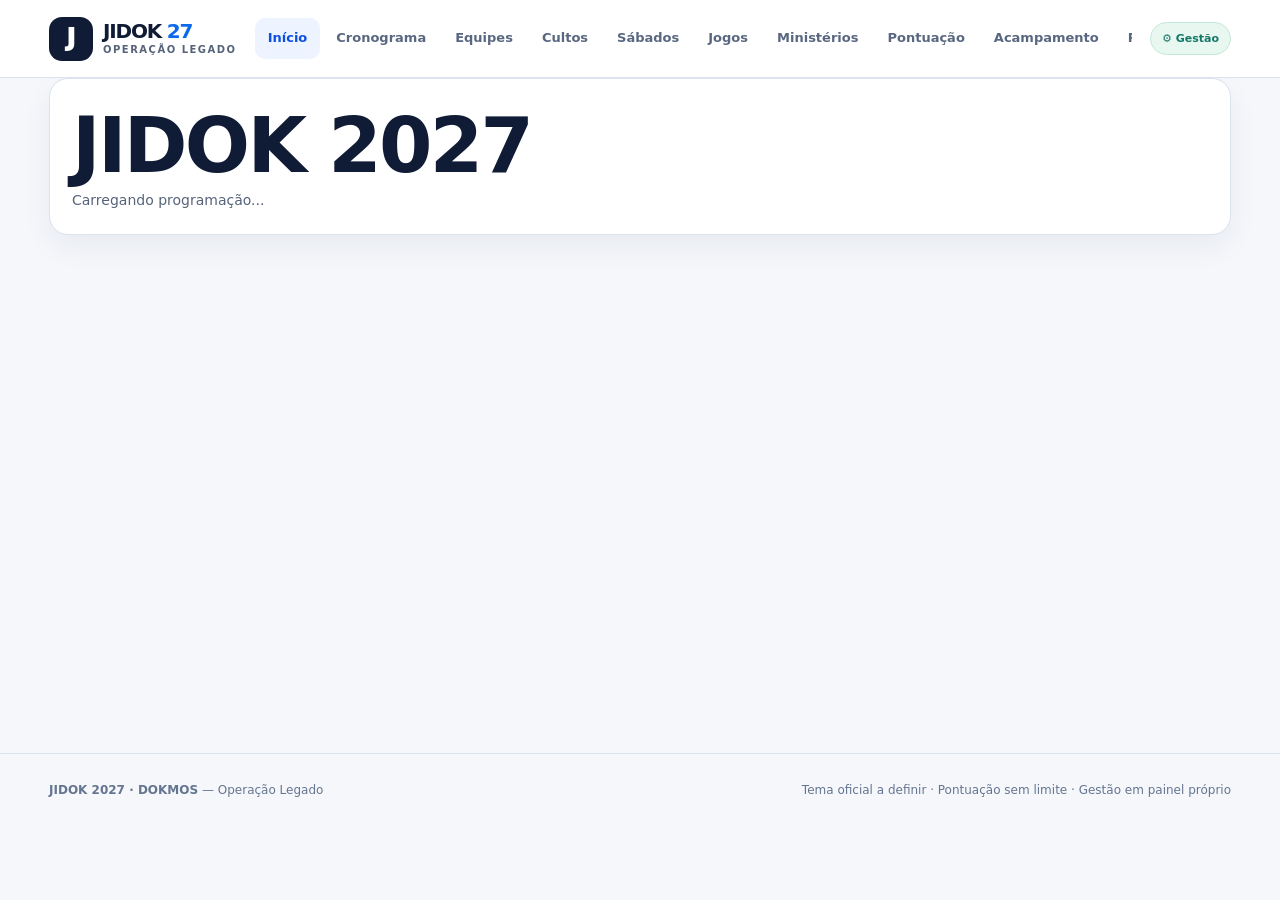
==== commit ff76065d: "Adiciona integração do placar, área de equipes e acesso ao painel de gestão" ====
--- a/index.html
+++ b/index.html
@@ -11,8 +11,10 @@
   <meta property="og:description" content="Uma temporada. Três equipes. Uma história para contar.">
   <meta property="og:type" content="website">
   <title>JIDOK 2027 | Operação Legado</title>
-  <link rel="stylesheet" href="./styles.css?v=3">
-  <script src="./app.js?v=3" defer></script>
+  <link rel="stylesheet" href="./styles.css?v=4">
+  <script src="./backend-config.js?v=4" defer></script>
+  <script src="./sync.js?v=4" defer></script>
+  <script src="./app.js?v=4" defer></script>
 </head>
 <body>
   <a class="skip" href="#app">Pular para o conteúdo</a>
@@ -25,6 +27,7 @@
       <nav class="desktop-nav" aria-label="Seções do site">
         <button class="nav-btn active" data-nav="inicio" data-go="inicio">Início</button>
         <button class="nav-btn" data-nav="agenda" data-go="agenda">Cronograma</button>
+        <button class="nav-btn" data-nav="equipes" data-go="equipes">Equipes</button>
         <button class="nav-btn" data-nav="cultos" data-go="cultos">Cultos</button>
         <button class="nav-btn" data-nav="sabados" data-go="sabados">Sábados</button>
         <button class="nav-btn" data-nav="jogos" data-go="jogos">Jogos</button>
@@ -33,7 +36,7 @@
         <button class="nav-btn" data-nav="acampamento" data-go="acampamento">Acampamento</button>
         <button class="nav-btn" data-nav="operacao" data-go="operacao">Produção</button>
       </nav>
-      <span class="header-status">PLANEJAMENTO 2027</span>
+      <a class="header-status header-admin-link" href="./painel.html">⚙ Gestão</a>
     </div>
   </header>
   <main id="app" class="shell" tabindex="-1" aria-live="polite">
@@ -42,7 +45,7 @@
   <footer class="footer">
     <div class="shell">
       <span><b>JIDOK 2027 · DOKMOS</b> — Operação Legado</span>
-      <span>Planejamento sujeito a aprovação · Tema oficial a definir · Placar local não compartilhado</span>
+      <span>Tema oficial a definir · Pontuação sem limite · Gestão em painel próprio</span>
     </div>
   </footer>
   <nav class="mobile-nav" aria-label="Navegação para celular">
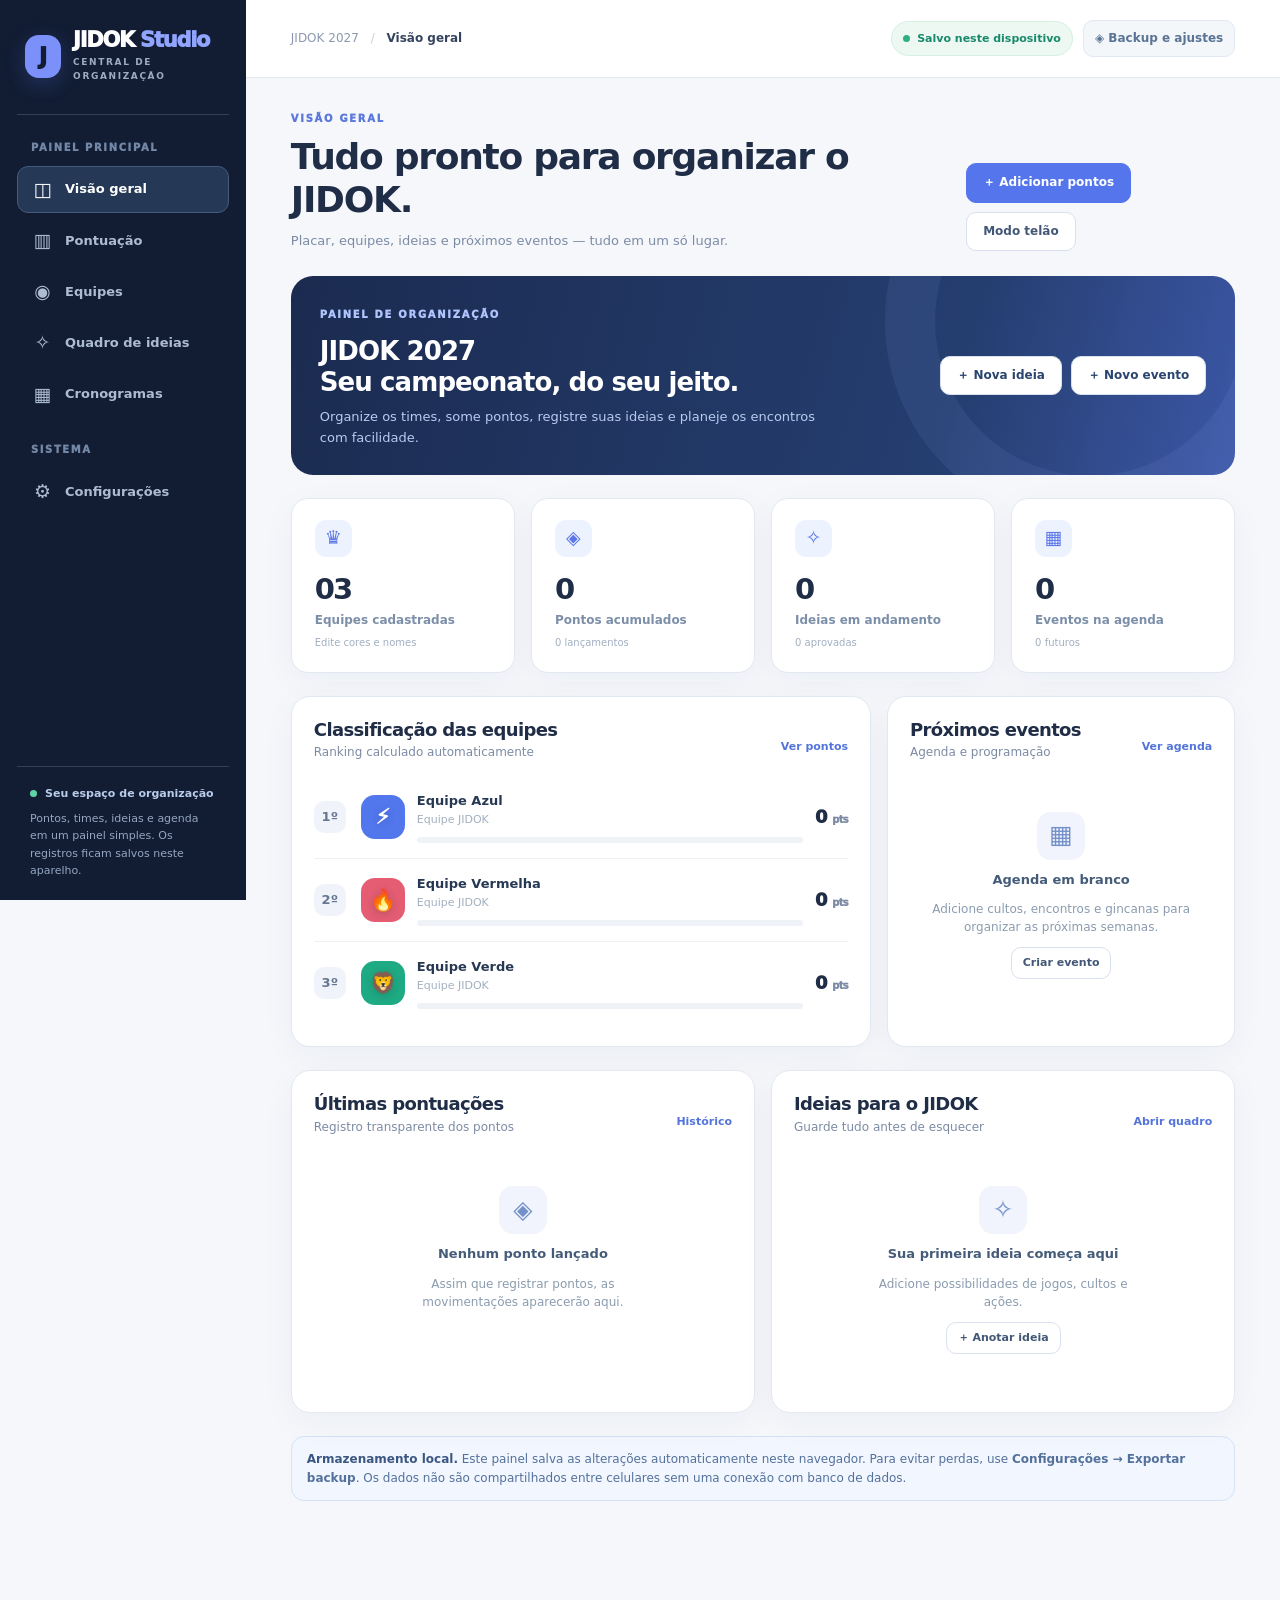
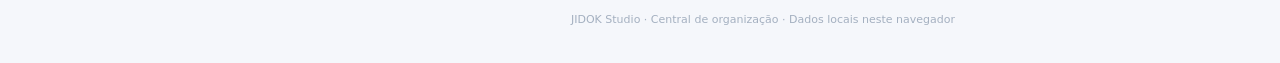
==== commit 50029da4: "Publica novo JIDOK Studio simples: placar, equipes, ideias e cronogramas" ====
--- a/index.html
+++ b/index.html
@@ -2,58 +2,69 @@
 <html lang="pt-BR">
 <head>
   <meta charset="utf-8">
-  <meta name="viewport" content="width=device-width,initial-scale=1,viewport-fit=cover">
-  <meta name="theme-color" content="#101b35">
-  <meta name="apple-mobile-web-app-capable" content="yes">
-  <meta name="apple-mobile-web-app-status-bar-style" content="default">
-  <meta name="description" content="Central oficial de planejamento JIDOK 2027 — cultos, jogos, desafios dos ministérios, domingos, pontuação e final de acampamento.">
-  <meta property="og:title" content="JIDOK 2027 — Operação Legado">
-  <meta property="og:description" content="Uma temporada. Três equipes. Uma história para contar.">
+  <meta name="viewport" content="width=device-width, initial-scale=1, viewport-fit=cover">
+  <meta name="theme-color" content="#121d34">
+  <meta name="description" content="JIDOK Studio — painel de gestão para equipes, pontos, ideias e cronogramas.">
+  <meta property="og:title" content="JIDOK Studio — Central de Organização">
+  <meta property="og:description" content="Gerencie suas equipes, pontuação, ideias e cronogramas com facilidade.">
   <meta property="og:type" content="website">
-  <title>JIDOK 2027 | Operação Legado</title>
-  <link rel="stylesheet" href="./styles.css?v=4">
-  <script src="./backend-config.js?v=4" defer></script>
-  <script src="./sync.js?v=4" defer></script>
-  <script src="./app.js?v=4" defer></script>
+  <title>JIDOK Studio | Central de Organização</title>
+  <link rel="stylesheet" href="./studio.css?v=1">
+  <script src="./studio.js?v=1" defer></script>
 </head>
 <body>
-  <a class="skip" href="#app">Pular para o conteúdo</a>
-  <header class="site-header">
-    <div class="shell header-inner">
-      <a class="brand" href="#inicio" aria-label="JIDOK 2027, voltar ao início">
+  <a class="skip" href="#content">Pular para o conteúdo</a>
+  <div class="app-shell">
+    <aside class="sidebar" aria-label="Navegação do JIDOK Studio">
+      <a class="brand" href="#inicio">
         <div class="brand-mark" aria-hidden="true">J</div>
-        <div><b>JIDOK <span style="color:#0b69ec">27</span></b><small>Operação Legado</small></div>
+        <div><strong>JIDOK <span style="color:#91a4ff">Studio</span></strong><small>Central de organização</small></div>
       </a>
-      <nav class="desktop-nav" aria-label="Seções do site">
-        <button class="nav-btn active" data-nav="inicio" data-go="inicio">Início</button>
-        <button class="nav-btn" data-nav="agenda" data-go="agenda">Cronograma</button>
-        <button class="nav-btn" data-nav="equipes" data-go="equipes">Equipes</button>
-        <button class="nav-btn" data-nav="cultos" data-go="cultos">Cultos</button>
-        <button class="nav-btn" data-nav="sabados" data-go="sabados">Sábados</button>
-        <button class="nav-btn" data-nav="jogos" data-go="jogos">Jogos</button>
-        <button class="nav-btn" data-nav="ministerios" data-go="ministerios">Ministérios</button>
-        <button class="nav-btn" data-nav="placar" data-go="placar">Pontuação</button>
-        <button class="nav-btn" data-nav="acampamento" data-go="acampamento">Acampamento</button>
-        <button class="nav-btn" data-nav="operacao" data-go="operacao">Produção</button>
+      <span class="nav-caption">PAINEL PRINCIPAL</span>
+      <nav class="side-nav" aria-label="Seções do painel">
+        <button data-nav="inicio" class="active"><span class="nav-icon">◫</span> Visão geral</button>
+        <button data-nav="placar"><span class="nav-icon">▥</span> Pontuação</button>
+        <button data-nav="equipes"><span class="nav-icon">◉</span> Equipes</button>
+        <button data-nav="ideias"><span class="nav-icon">✧</span> Quadro de ideias</button>
+        <button data-nav="agenda"><span class="nav-icon">▦</span> Cronogramas</button>
       </nav>
-      <a class="header-status header-admin-link" href="./painel.html">⚙ Gestão</a>
+      <span class="nav-caption">SISTEMA</span>
+      <nav class="side-nav">
+        <button data-nav="config"><span class="nav-icon">⚙</span> Configurações</button>
+      </nav>
+      <div class="sidebar-bottom">
+        <div class="online">Seu espaço de organização</div>
+        <p>Pontos, times, ideias e agenda em um painel simples. Os registros ficam salvos neste aparelho.</p>
+      </div>
+    </aside>
+    <div class="page-wrap">
+      <header class="topbar">
+        <div class="topbar-left">
+          <div class="topbar-symbol" aria-hidden="true">J</div>
+          <div class="crumb"><span id="brandName">JIDOK 2027</span> <span style="margin:0 8px;color:#c4ceda">/</span> <strong id="currentPage">Visão geral</strong></div>
+        </div>
+        <div class="topbar-actions">
+          <span class="status-pill">Salvo neste dispositivo</span>
+          <button class="topbar-link" data-nav="config">◈ Backup e ajustes</button>
+        </div>
+      </header>
+      <main id="content" class="content" tabindex="-1">
+        <div class="card"><h1>JIDOK Studio</h1><p>Carregando seu painel...</p></div>
+      </main>
+      <footer class="footer">JIDOK Studio · Central de organização · Dados locais neste navegador</footer>
     </div>
-  </header>
-  <main id="app" class="shell" tabindex="-1" aria-live="polite">
-    <section class="card"><h1>JIDOK 2027</h1><p>Carregando programação...</p></section>
-  </main>
-  <footer class="footer">
-    <div class="shell">
-      <span><b>JIDOK 2027 · DOKMOS</b> — Operação Legado</span>
-      <span>Tema oficial a definir · Pontuação sem limite · Gestão em painel próprio</span>
-    </div>
-  </footer>
-  <nav class="mobile-nav" aria-label="Navegação para celular">
-    <button data-nav="inicio" data-go="inicio"><span>⌂</span>Início</button>
-    <button data-nav="agenda" data-go="agenda"><span>▦</span>Agenda</button>
-    <button data-nav="jogos" data-go="jogos"><span>★</span>Jogos</button>
-    <button data-nav="placar" data-go="placar"><span>▥</span>Pontos</button>
-    <button data-nav="mais" data-go="mais"><span>☰</span>Mais</button>
+  </div>
+  <nav class="mobile-bottom" aria-label="Navegação do celular">
+    <button data-nav="inicio" class="active"><span class="nav-icon">⌂</span>Início</button>
+    <button data-nav="placar"><span class="nav-icon">▥</span>Pontos</button>
+    <button data-nav="equipes"><span class="nav-icon">◉</span>Times</button>
+    <button data-nav="ideias"><span class="nav-icon">✧</span>Ideias</button>
+    <button data-nav="mais"><span class="nav-icon">☰</span>Mais</button>
   </nav>
+  <dialog id="editDialog" class="dialog" aria-label="Editar informações">
+    <div id="dialogContent"></div>
+  </dialog>
+  <div id="toast" class="toast" hidden role="status" aria-live="polite"></div>
+  <div id="presenter" class="telon" hidden role="dialog" aria-modal="true" aria-label="Placar para telão"></div>
 </body>
 </html>
--- a/studio.css
+++ b/studio.css
@@ -0,0 +1,10 @@
+/* JIDOK Studio | sistema de gestão simplificado */
+:root{--navy:#121d34;--navy2:#1d2d4b;--ink:#202d46;--muted:#7c8ba4;--muted2:#9aa9be;--blue:#5575ec;--blueHover:#4265df;--bluePale:#eef2ff;--green:#22a680;--red:#d9526d;--gold:#eead4d;--white:#fff;--paper:#f5f7fb;--line:#e2e8f1;--radius:19px;--shadow:0 9px 35px rgba(22,37,67,.045)}
+*{box-sizing:border-box}html{height:100%;scroll-behavior:smooth}body{margin:0;min-height:100vh;background:var(--paper);color:var(--ink);font:14px/1.55 Inter,ui-sans-serif,system-ui,-apple-system,BlinkMacSystemFont,"Segoe UI",sans-serif;-webkit-font-smoothing:antialiased}button,input,select,textarea{font:inherit}button{cursor:pointer}button:disabled{opacity:.48;cursor:default}a{text-decoration:none;color:inherit}input,select,textarea{outline:none}button:focus-visible,input:focus-visible,select:focus-visible,textarea:focus-visible,a:focus-visible,[tabindex]:focus-visible{outline:3px solid #83b5ff;outline-offset:2px}h1,h2,h3,h4,p{margin:0}h1,h2,h3,h4{letter-spacing:-.035em;line-height:1.2}h1{font-size:clamp(27px,3vw,36px);font-weight:880}h2{font-size:23px}h3{font-size:17px}h4{font-size:14px}.skip{position:fixed;top:-60px;background:white;z-index:200;padding:10px}.skip:focus{top:5px}.app-shell{display:flex;min-height:100vh;min-width:0}.sidebar{width:246px;flex:0 0 246px;background:var(--navy);color:#c8d4e7;position:sticky;top:0;height:100vh;display:flex;flex-direction:column;padding:30px 17px 20px;z-index:20}.brand{display:flex;align-items:center;gap:12px;color:white;padding:0 8px 30px;border-bottom:1px solid #31405a}.brand-mark{width:43px;height:43px;border-radius:14px;background:#7b91f9;color:#121d34;display:grid;place-items:center;font-size:23px;font-weight:1000;box-shadow:0 6px 20px #667af038}.brand strong{font-size:21px;display:block;font-weight:920;line-height:1;letter-spacing:-.06em}.brand small{font-size:9px;display:block;letter-spacing:.18em;color:#9dacbf;text-transform:uppercase;font-weight:800;margin-top:5px}.nav-caption{font-size:10px;letter-spacing:.16em;font-weight:920;color:#7387a6;margin:25px 14px 11px}.side-nav{display:flex;flex-direction:column;gap:5px}.side-nav button{display:flex;align-items:center;gap:13px;padding:12px 15px;border:1px solid transparent;color:#aebcd2;background:transparent;border-radius:11px;font-size:13px;font-weight:725;text-align:left;transition:background .15s}.side-nav button:hover,.side-nav button.active{background:#253855;color:#fff}.side-nav button.active{border-color:#455a7c}.side-nav button .nav-icon{width:19px;display:grid;place-items:center;font-size:19px;line-height:1}.sidebar-bottom{margin-top:auto;border-top:1px solid #31405a;padding:18px 13px 0}.sidebar-bottom p{font-size:11px;color:#96a6c0;line-height:1.6}.sidebar-bottom .online{display:flex;align-items:center;gap:8px;color:#b9cceb;font-size:11px;font-weight:820;margin-bottom:8px}.sidebar-bottom .online:before{content:"";width:7px;height:7px;border-radius:50%;background:#5fd4a6}.page-wrap{flex:1;min-width:0}.topbar{min-height:78px;display:flex;align-items:center;justify-content:space-between;gap:12px;padding:0 clamp(22px,3.5vw,48px);background:#fff;border-bottom:1px solid var(--line)}.topbar-left{display:flex;align-items:center;gap:13px}.topbar-symbol{display:none}.crumb{font-size:12px;color:#8b99b0}.crumb strong{color:#35445e;font-weight:790}.topbar-actions{display:flex;align-items:center;gap:10px}.status-pill{display:flex;align-items:center;gap:7px;background:#edf8f2;color:#19896c;border:1px solid #d4f0e2;border-radius:99px;font-size:11px;font-weight:800;padding:8px 11px;white-space:nowrap}.status-pill:before{content:"";width:7px;height:7px;border-radius:50%;background:#2baf85}.topbar-link{font-size:12px;font-weight:780;color:#597394;background:#f4f7fa;border:1px solid var(--line);padding:8px 11px;border-radius:10px;white-space:nowrap}.content{max-width:1490px;margin:0 auto;padding:33px clamp(22px,3.5vw,48px) 95px}.page-heading{display:flex;align-items:end;justify-content:space-between;gap:20px;margin-bottom:25px}.page-heading .kicker{font-size:10px;text-transform:uppercase;letter-spacing:.17em;color:#5b78db;font-weight:930;margin-bottom:8px}.page-heading h1{margin-bottom:9px}.page-heading p{font-size:13px;color:var(--muted);line-height:1.65;max-width:650px}.heading-actions{display:flex;gap:9px;flex-wrap:wrap}.button{border:1px solid transparent;border-radius:10px;padding:11px 16px;background:#fff;color:#425776;display:inline-flex;align-items:center;justify-content:center;gap:8px;font-size:12px;font-weight:830;line-height:1.3;white-space:nowrap;transition:transform .12s,background .12s}.button:hover{transform:translateY(-1px)}.button.primary{background:var(--blue);color:#fff;border-color:var(--blue)}.button.primary:hover{background:var(--blueHover)}.button.secondary{border-color:#d8e1ed;background:#fff}.button.light{background:#edf2ff;color:#4061ce}.button.danger{border-color:#f5dce3;color:#b9475e;background:#fff8fa}.button.small{font-size:11px;padding:8px 11px}.button.icon{padding:9px;width:35px;height:35px;font-size:16px}.button.block{width:100%}.button.text{border:0;background:transparent;color:#5374db;padding:7px 0}.button-group{display:flex;gap:8px;flex-wrap:wrap}.card{background:var(--white);border:1px solid var(--line);border-radius:var(--radius);box-shadow:var(--shadow);padding:22px}.card.flush{padding:0}.card-title{font-size:17px;font-weight:870}.card-sub{font-size:12px;color:var(--muted);line-height:1.6;margin-top:5px}.section{margin-top:23px}.section-head{display:flex;align-items:end;justify-content:space-between;gap:12px;margin:0 0 14px}.section-head h2{font-size:18px;font-weight:870}.section-head p{font-size:12px;color:var(--muted);margin-top:3px}.grid{display:grid;gap:16px}.grid.two{grid-template-columns:repeat(2,minmax(0,1fr))}.grid.three{grid-template-columns:repeat(3,minmax(0,1fr))}.grid.four{grid-template-columns:repeat(4,minmax(0,1fr))}.grid.wide{grid-template-columns:1.25fr .75fr}.stat{background:#fff;border:1px solid var(--line);border-radius:17px;padding:21px 23px;box-shadow:var(--shadow);display:grid;gap:5px}.stat .stat-icon{display:grid;place-items:center;width:37px;height:37px;background:#edf2ff;border-radius:11px;color:#5b77e9;font-size:19px;margin-bottom:10px}.stat .value{font-size:29px;font-weight:900;letter-spacing:-.065em;font-variant-numeric:tabular-nums;line-height:1.2}.stat .stat-label{font-size:12px;color:#7c8fa9;font-weight:700}.stat .sub{font-size:10px;color:#a1afc1}.welcome{background:linear-gradient(105deg,#1b2b50,#253e70 70%,#3c57a6);border-radius:22px;color:white;padding:27px 29px;display:flex;justify-content:space-between;gap:18px;align-items:center;overflow:hidden;position:relative}.welcome:after{content:"";position:absolute;right:-60px;top:-160px;width:310px;height:310px;border-radius:50%;border:50px solid #9fb6ff15}.welcome>*{position:relative;z-index:1}.welcome small{font-size:10px;letter-spacing:.17em;font-weight:950;color:#b0c5ff}.welcome h2{font-size:26px;line-height:1.2;margin:11px 0 9px}.welcome p{color:#bacbf0;font-size:13px;max-width:520px}.welcome .button{background:#fff;color:#28446f}.welcome-action{display:flex;gap:9px;flex-wrap:wrap}.notice{border:1px solid #d5e2f8;background:#f1f6ff;border-radius:13px;padding:13px 15px;color:#54719b;font-size:12px;line-height:1.55}.notice strong{color:#3b5682}.notice.warning{background:#fff6e8;border-color:#f5e0b9;color:#88612e}.notice.success{background:#edfaf4;border-color:#cdf0de;color:#287f5a}.rank-row{display:grid;grid-template-columns:35px 44px minmax(0,1fr) auto;gap:12px;align-items:center;padding:15px 0;border-bottom:1px solid #edf1f6}.rank-row:last-child{border-bottom:0}.rank-number{width:32px;height:32px;border-radius:10px;display:grid;place-items:center;background:#f0f3f9;color:#667792;font-weight:900;font-size:13px}.rank-row:first-child .rank-number{background:#fff3d9;color:#a87420}.team-avatar{width:44px;height:44px;display:grid;place-items:center;flex-shrink:0;border-radius:14px;background:var(--team-color,#637cec);color:#fff;font-size:21px;font-weight:920;text-shadow:0 2px 9px #16233d33}.team-text{min-width:0}.team-name{font-size:13px;font-weight:860;color:#263853;display:block;overflow-wrap:anywhere}.team-detail{font-size:11px;color:#a3b0c0;display:block}.team-points{font-size:18px;font-weight:930;letter-spacing:-.04em;white-space:nowrap;font-variant-numeric:tabular-nums}.rank-progress{height:6px;background:#eff2f7;border-radius:99px;overflow:hidden;margin-top:9px}.rank-progress i{display:block;height:100%;background:var(--team-color,#6880ee);border-radius:99px}.activity{display:flex;align-items:flex-start;gap:11px;padding:13px 0;border-bottom:1px solid #edf1f7}.activity:last-child{border:0}.activity-icon{width:31px;height:31px;border-radius:10px;display:grid;place-items:center;background:#f2f5fe;color:#5575df;font-size:14px;flex-shrink:0}.activity b{font-size:12px;display:block}.activity p{font-size:11px;color:#8899ae}.activity-points{font-size:13px;font-weight:850;margin-left:auto;white-space:nowrap}.positive{color:#159e77}.negative{color:#d45370}.muted{color:var(--muted)}.empty{padding:36px 17px;text-align:center;display:grid;justify-items:center;gap:10px;color:#8b9caf}.empty-icon{width:48px;height:48px;display:grid;place-items:center;border-radius:14px;background:#f1f4fc;font-size:25px;color:#7390c9}.empty strong{color:#455c79;font-size:13px}.empty p{font-size:12px;max-width:280px}.list-item{display:flex;align-items:center;gap:11px;padding:12px 0;border-bottom:1px solid #edf1f7}.list-item:last-child{border:0}.list-item .item-main{min-width:0;flex:1}.list-item strong{display:block;font-size:12px}.list-item small{display:block;color:#8c9db1;font-size:11px;line-height:1.5}.date-square{background:#eff2ff;min-width:47px;min-height:49px;border-radius:10px;display:grid;place-items:center;align-content:center;color:#4665c5}.date-square strong{font-size:19px;line-height:1}.date-square small{font-size:10px;color:#6781c7;font-weight:800}.tag{font-size:10px;font-weight:850;border-radius:99px;padding:5px 9px;background:#f1f4f9;color:#697e9e;display:inline-flex;gap:5px;align-items:center;white-space:nowrap}.tag.blue{color:#4564c7;background:#eef2ff}.tag.green{color:#168762;background:#eaf8f1}.tag.gold{color:#aa792d;background:#fff4e1}.tag.pink{color:#b45575;background:#ffedf2}.tag.navy{color:#d7e3fa;background:#283b5a}.team-cards{display:grid;grid-template-columns:repeat(3,minmax(0,1fr));gap:17px}.team-card{background:white;border:1px solid var(--line);border-radius:21px;overflow:hidden;box-shadow:var(--shadow)}.team-card-cover{height:113px;background:linear-gradient(115deg,var(--team-color),var(--team-accent));position:relative;padding:19px;display:flex;align-items:flex-start;justify-content:space-between;color:#fff}.team-card-cover:after{content:"";position:absolute;width:140px;height:140px;border:26px solid #ffffff18;border-radius:50%;top:-74px;right:-38px}.team-card-cover .team-big{font-size:35px;font-weight:900;text-shadow:0 5px 20px #0002;position:relative;z-index:1}.team-card-body{padding:20px}.team-card-body h3{font-size:20px}.team-card-body p{font-size:12px;color:#90a0b3;min-height:36px;margin:5px 0 12px}.team-card-actions{display:flex;gap:7px}.inline-stack{display:grid;gap:12px}.field label{display:block;font-size:11px;color:#6b7e99;font-weight:820;margin-bottom:6px}.input,select.input,textarea.input{width:100%;min-width:0;background:#fff;color:#1c314f;border:1px solid #d6e0ec;border-radius:10px;padding:11px 13px;font-size:13px;transition:border-color .15s,box-shadow .15s}.input:focus{border-color:#7797ee;box-shadow:0 0 0 3px #6883ea1b}.input::placeholder{color:#b0bdcc}textarea.input{min-height:110px;resize:vertical;line-height:1.55}.field small{font-size:10px;color:#94a3b7;margin-top:4px;display:block}.form-grid{display:grid;grid-template-columns:repeat(2,minmax(0,1fr));gap:13px}.form-grid.three{grid-template-columns:repeat(3,minmax(0,1fr))}.form-grid .full{grid-column:1/-1}.color-swatches{display:flex;flex-wrap:wrap;gap:8px;margin:9px 0}.color-swatch{width:28px;height:28px;border:2px solid white;box-shadow:0 0 0 1px #d7dfeb;border-radius:50%;display:grid;place-items:center;color:white;transition:transform .1s}.color-swatch.active{box-shadow:0 0 0 2px #263c69;transform:scale(1.07)}.color-input{width:39px;height:32px;padding:2px;border:1px solid #d4e0eb;border-radius:9px;background:#fff;vertical-align:middle}.icon-options{display:flex;flex-wrap:wrap;gap:7px}.icon-choice{font-size:20px;border:1px solid #dce5f0;background:#fff;border-radius:10px;width:37px;height:37px}.icon-choice.active{background:#edf2ff;border-color:#7491ec}.quick-team-selector{display:flex;gap:8px;flex-wrap:wrap}.team-chip{display:flex;align-items:center;gap:9px;padding:9px 12px;border:1px solid #dbe4f0;border-radius:10px;background:#fff;font-weight:800;font-size:12px;color:#546784}.team-chip.active{border-color:#6886e8;background:#eff3ff;color:#354eaf}.team-chip span{width:10px;height:10px;border-radius:50%}.quick-points{display:grid;grid-template-columns:repeat(5,1fr);gap:9px}.quick-btn{border:1px solid #cddbf3;border-radius:11px;padding:17px 8px;background:#f3f6ff;color:#3656c3;font-size:18px;font-weight:920}.quick-btn:hover{background:#e7edff}.quick-btn:active{transform:scale(.98)}.ledger-head{display:flex;gap:12px;align-items:end;flex-wrap:wrap;margin-bottom:15px}.ledger-head .field{flex:1;min-width:155px}.table-scroll{overflow-x:auto;border:1px solid var(--line);border-radius:13px}.data-table{width:100%;border-collapse:collapse;min-width:675px}.data-table th{text-align:left;background:#f8fafe;font-size:10px;text-transform:uppercase;letter-spacing:.08em;color:#91a0b3;padding:13px 15px;white-space:nowrap}.data-table td{padding:15px;font-size:12px;border-top:1px solid #eef2f7;color:#536682}.data-table td strong{color:#243751}.data-table td:last-child,.data-table th:last-child{text-align:right}.data-table .team-cell{display:flex;align-items:center;gap:8px;font-weight:750;color:#334967}.table-dot{width:10px;height:10px;border-radius:50%}.amount{font-size:14px;font-weight:920;font-variant-numeric:tabular-nums;white-space:nowrap}.ideas-toolbar{display:flex;justify-content:space-between;align-items:center;gap:13px;flex-wrap:wrap;margin:0 0 17px}.ideas-toolbar .field{width:260px;max-width:100%}.board{display:grid;grid-template-columns:repeat(4,minmax(0,1fr));gap:13px;align-items:start}.board-column{background:#eef2f7;border:1px solid #e4eaf3;border-radius:17px;padding:13px;min-height:285px}.board-title{display:flex;align-items:center;justify-content:space-between;gap:8px;padding:3px 5px 13px;font-size:12px;font-weight:930;color:#445975}.board-title .board-count{border-radius:99px;padding:3px 8px;background:#dfe7f1;font-size:10px}.idea{background:white;border:1px solid #dee5ef;border-radius:13px;padding:15px;margin-bottom:10px;box-shadow:0 6px 16px #1a35500a;display:grid;gap:9px}.idea .idea-top{display:flex;gap:6px;justify-content:space-between;align-items:center}.idea h3{font-size:14px;overflow-wrap:anywhere}.idea p{font-size:11px;color:#8191a6;display:-webkit-box;-webkit-line-clamp:3;-webkit-box-orient:vertical;overflow:hidden}.idea .idea-actions{display:flex;justify-content:space-between;gap:6px;align-items:center}.idea select{background:#f7f9fc;border:1px solid #e1e7f0;border-radius:7px;font-size:10px;color:#5b6f89;max-width:138px;padding:6px}.idea .edit-link{border:0;background:none;color:#6680dd;font-size:11px;font-weight:900;padding:5px}.board-placeholder{border:1px dashed #d1dcea;border-radius:11px;padding:20px 8px;text-align:center;color:#9babbf;font-size:11px}.calendar-layout{display:grid;grid-template-columns:minmax(0,1.35fr) minmax(275px,.65fr);gap:17px;align-items:start}.calendar-head{display:flex;align-items:center;justify-content:space-between;gap:10px;margin-bottom:19px}.calendar-head h3{font-size:18px}.calendar-grid{display:grid;grid-template-columns:repeat(7,minmax(0,1fr));gap:6px}.week-label{text-align:center;font-size:10px;font-weight:900;color:#95a5b9;padding:8px 0 12px}.day{min-height:75px;background:#fff;border:1px solid #e7edf6;border-radius:10px;display:flex;flex-direction:column;align-items:flex-start;padding:10px;gap:7px;color:#50637c}.day:not(.muted-day):hover{border-color:#93b0ed;background:#f7f9ff}.day.muted-day{opacity:.35}.day.today{box-shadow:inset 0 0 0 2px #728ef0}.day.selected{background:#edf2ff;border-color:#7894ea}.day .day-num{font-size:12px;font-weight:850}.day .dots{display:flex;gap:3px;flex-wrap:wrap}.day .dots span{height:5px;width:5px;background:#7391ed;border-radius:50%}.day .day-count{font-size:10px;color:#8c9db3}.agenda-entry{display:flex;gap:11px;align-items:flex-start;border-bottom:1px solid #edf1f7;padding:13px 0}.agenda-entry:last-child{border:0}.agenda-time{font-size:11px;color:#607ddc;font-weight:880;width:50px;flex:0 0 50px}.agenda-info{flex:1;min-width:0}.agenda-info b{display:block;font-size:12px}.agenda-info p{color:#91a0b4;font-size:11px}.agenda-entry .small-icon{border:0;background:#f2f5fa;color:#8296ae;border-radius:8px;padding:5px 7px}.backup-row{display:flex;align-items:center;justify-content:space-between;gap:16px;padding:15px 0;border-bottom:1px solid #ebeff5}.backup-row:last-child{border-bottom:0}.backup-row strong{display:block;font-size:13px}.backup-row p{font-size:11px;color:#8c9db2}.config-item{display:flex;align-items:flex-start;gap:13px;padding:15px;background:#f7f9fc;border:1px solid #e8edf5;border-radius:13px}.config-item .config-icon{width:37px;height:37px;border-radius:10px;background:#e9efff;color:#5373db;display:grid;place-items:center;font-size:18px;flex-shrink:0}.config-item b{font-size:13px}.config-item p{font-size:11px;color:#8b9db3;margin-top:3px}.dialog{border:0;border-radius:22px;padding:0;width:min(520px,calc(100vw - 24px));max-height:min(88dvh,850px);overflow:auto;background:#fff;box-shadow:0 30px 110px #14233c44;color:var(--ink)}.dialog::backdrop{background:#0d1725aa;backdrop-filter:blur(4px)}.dialog-body{padding:27px}.dialog-top{display:flex;align-items:flex-start;justify-content:space-between;gap:12px;margin-bottom:22px}.dialog-top h2{font-size:23px}.dialog-top p{font-size:12px;color:#8a9ab0;margin-top:5px}.dialog-close{background:#f3f5f9;border:0;border-radius:9px;width:32px;height:32px;font-size:19px;color:#72819b;flex-shrink:0}.dialog-form{display:grid;gap:16px}.dialog-footer{display:flex;justify-content:flex-end;gap:9px;margin-top:4px}.toast{position:fixed;bottom:24px;right:22px;z-index:100;border-radius:13px;padding:15px 18px;background:#1d2a42;color:#fff;box-shadow:0 16px 45px #101c3370;display:flex;gap:18px;align-items:center;max-width:min(470px,calc(100vw - 35px));font-size:12px;font-weight:750}.toast.error{background:#a53c58}.toast button{background:#ffffff2b;border:0;border-radius:8px;color:#fff;padding:6px 9px;font-size:11px;font-weight:850}.mobile-bottom{display:none}.footer{text-align:center;font-size:11px;color:#a4b0c0;padding:15px 18px 35px}.telon{background:#0e172b;color:#fff;position:fixed;inset:0;z-index:60;overflow:auto;padding:48px max(25px,8vw)}.telon h1{font-size:clamp(40px,5vw,86px);font-weight:1000;text-align:center;color:#fff;margin-bottom:35px}.telon .rank-row{padding:28px 0;border-color:#34425c;grid-template-columns:70px 80px 1fr auto}.telon .rank-number{font-size:27px;width:64px;height:64px;background:#263954;color:#fff}.telon .team-avatar{width:72px;height:72px;font-size:33px}.telon .team-name{color:#fff;font-size:clamp(24px,3vw,50px)}.telon .team-points{color:#fff;font-size:clamp(24px,3vw,50px)}.telon .team-detail{color:#98a9c1}.telon .rank-progress{background:#253553;height:10px}.telon .top-exit{position:fixed;right:22px;top:22px;background:#fff;color:#142441}.empty-mini{font-size:11px;color:#97a8bb;padding:20px 0}.line{height:1px;background:var(--line);margin:19px 0}.chip-icon{font-size:15px}.helper{font-size:11px;color:#8296af}
+@media(max-width:1200px){.sidebar{width:215px;flex-basis:215px}.grid.four{grid-template-columns:repeat(2,minmax(0,1fr))}.board{grid-template-columns:repeat(2,minmax(0,1fr))}}
+@media(max-width:920px){.sidebar{display:none}.topbar{min-height:68px}.topbar-symbol{display:grid;place-items:center;background:#657bed;color:white;width:37px;height:37px;border-radius:11px;font-size:20px;font-weight:950}.topbar-link{display:none}.content{padding-bottom:118px}.mobile-bottom{display:grid;grid-template-columns:repeat(5,1fr);background:#fff;border-top:1px solid #e2e9f3;position:fixed;left:0;right:0;bottom:0;padding:8px 8px calc(8px + env(safe-area-inset-bottom));z-index:40;box-shadow:0 -9px 35px #13284d12}.mobile-bottom button{background:none;border:0;border-radius:10px;padding:8px 3px;display:grid;justify-items:center;gap:1px;color:#8a9ab1;font-size:10px;font-weight:860}.mobile-bottom button .nav-icon{font-size:21px;line-height:1.3}.mobile-bottom button.active{background:#edf2ff;color:#4d6ed9}.footer{padding-bottom:105px}}
+@media(max-width:740px){.content{padding:22px 15px 125px}.topbar{padding:0 15px}.page-heading{display:block}.page-heading .heading-actions{margin-top:16px}.grid.two,.grid.three,.grid.wide,.team-cards,.calendar-layout{grid-template-columns:1fr}.grid.four{grid-template-columns:repeat(2,minmax(0,1fr));gap:10px}.stat{padding:16px}.stat .value{font-size:25px}.stat .stat-icon{margin-bottom:6px}.welcome{padding:24px;display:block}.welcome .welcome-action{margin-top:18px}.welcome h2{font-size:24px}.card{padding:19px}.board{grid-template-columns:repeat(2,minmax(0,1fr));gap:10px}.board-column{padding:8px;min-height:200px}.idea{padding:12px}.quick-points{grid-template-columns:repeat(3,1fr)}.quick-btn{padding:14px 8px}.calendar-grid{gap:4px}.day{min-height:61px;padding:8px 5px;border-radius:8px}.day .dots{gap:2px}.day .day-count{display:none}.dialog-body{padding:23px}.toast{bottom:calc(88px + env(safe-area-inset-bottom));right:12px}.telon{padding:55px 17px}.telon .rank-row{grid-template-columns:30px 45px 1fr auto;gap:8px;padding:18px 0}.telon .rank-number{height:30px;width:30px;font-size:14px}.telon .team-avatar{height:43px;width:43px;font-size:21px}.telon .team-name{font-size:clamp(15px,5vw,25px)}.telon .team-points{font-size:clamp(15px,5vw,27px)}.telon .team-detail{font-size:9px}.telon h1{font-size:42px}}
+@media(max-width:380px){.grid.four{grid-template-columns:1fr 1fr}.stat .value{font-size:22px}.rank-row{grid-template-columns:27px 36px minmax(0,1fr) auto;gap:7px}.team-avatar{width:36px;height:36px;font-size:18px}.team-points{font-size:14px}.board{grid-template-columns:1fr}.quick-points{grid-template-columns:repeat(2,1fr)}}
+@media print{.sidebar,.topbar,.mobile-bottom,.footer,.button,.heading-actions,.toast{display:none!important}.page-wrap{width:100%}.content{padding:0}body{background:#fff}.card,.stat,.team-card{box-shadow:none} .rank-row{break-inside:avoid}}
+
+[hidden]{display:none!important}
